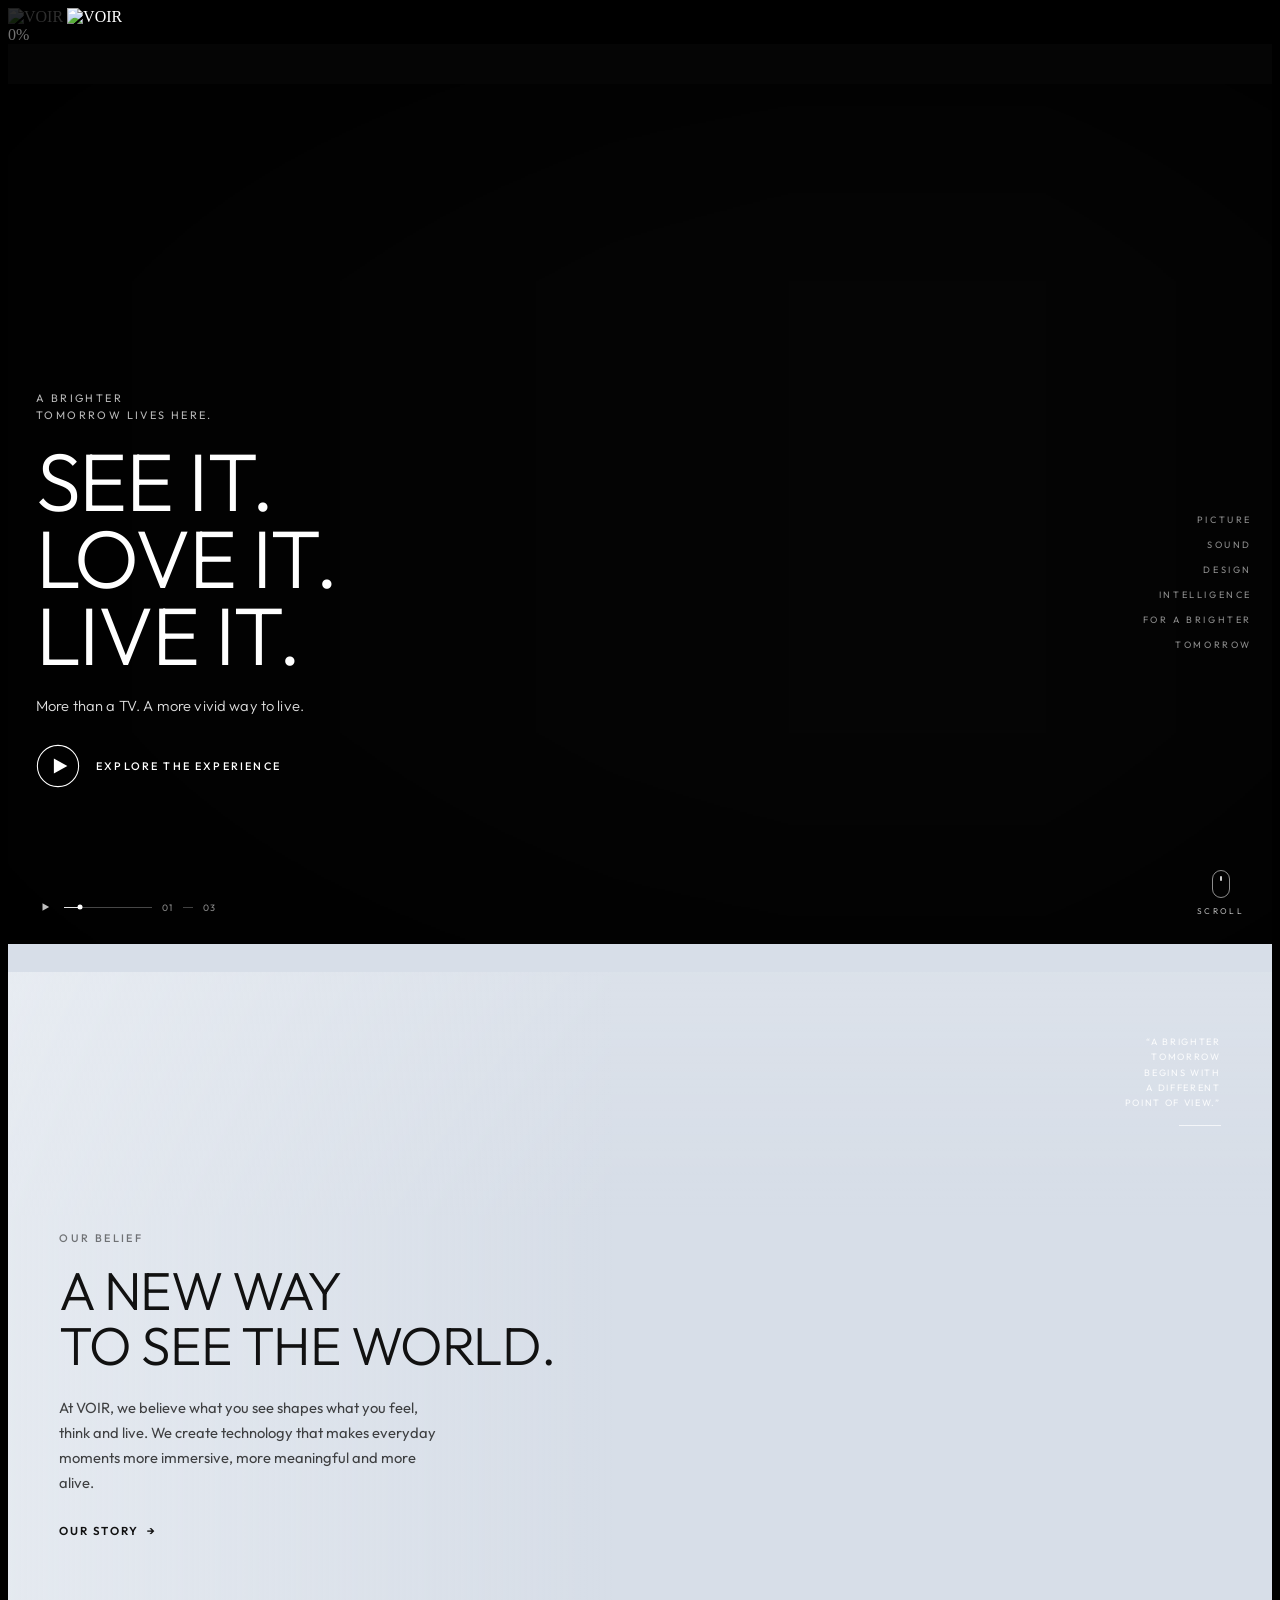
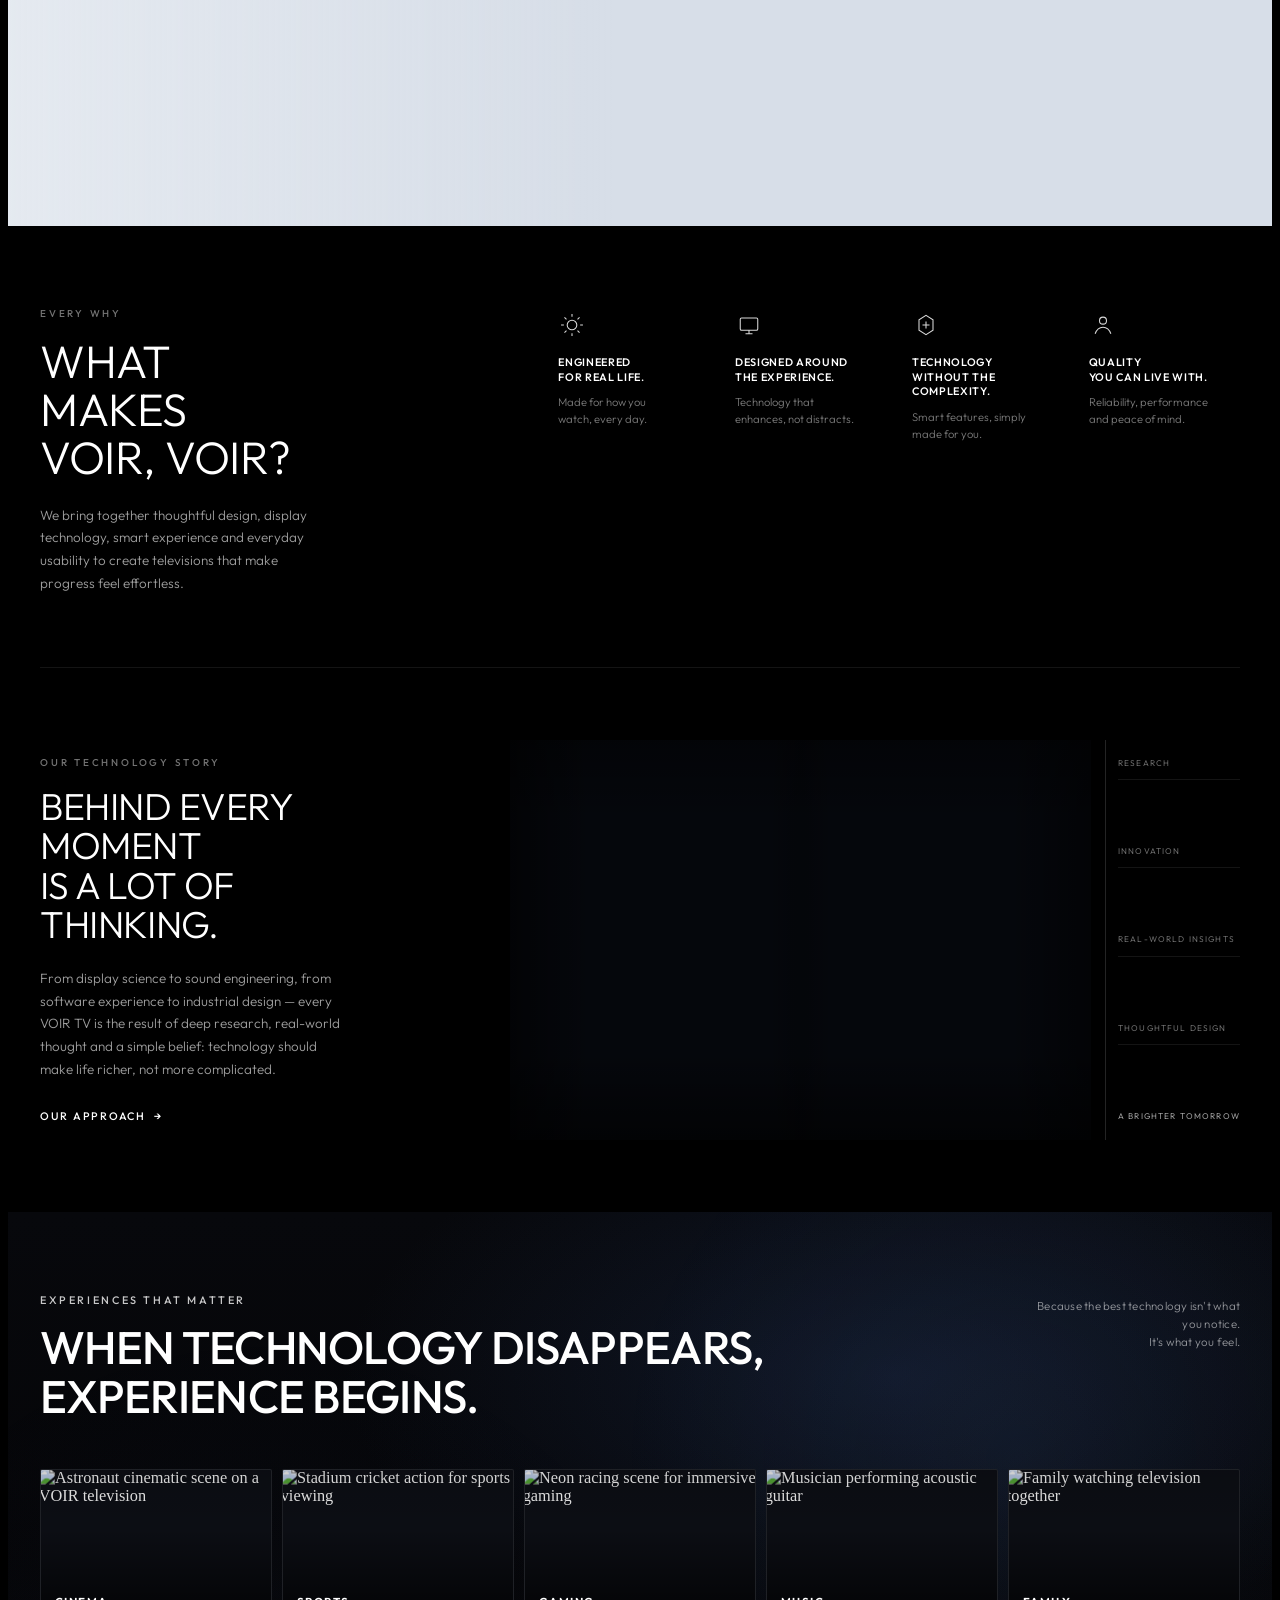
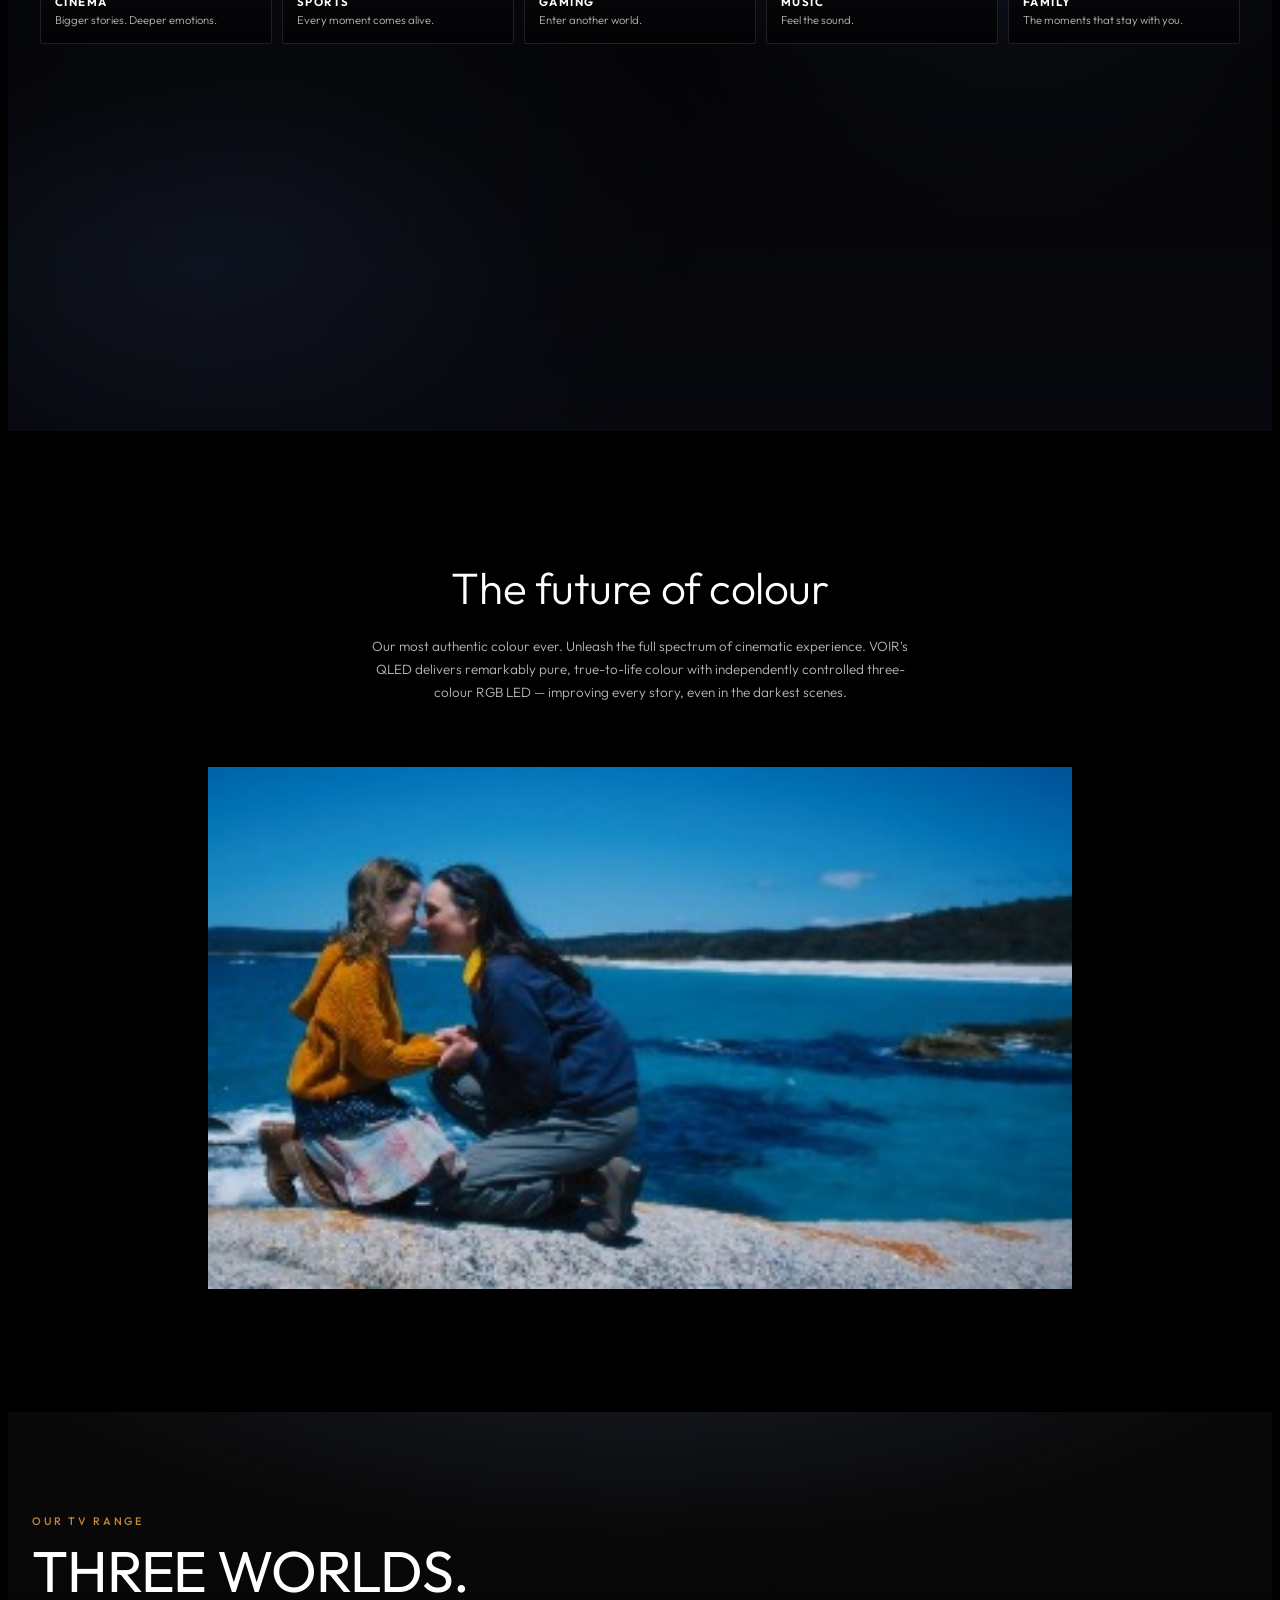
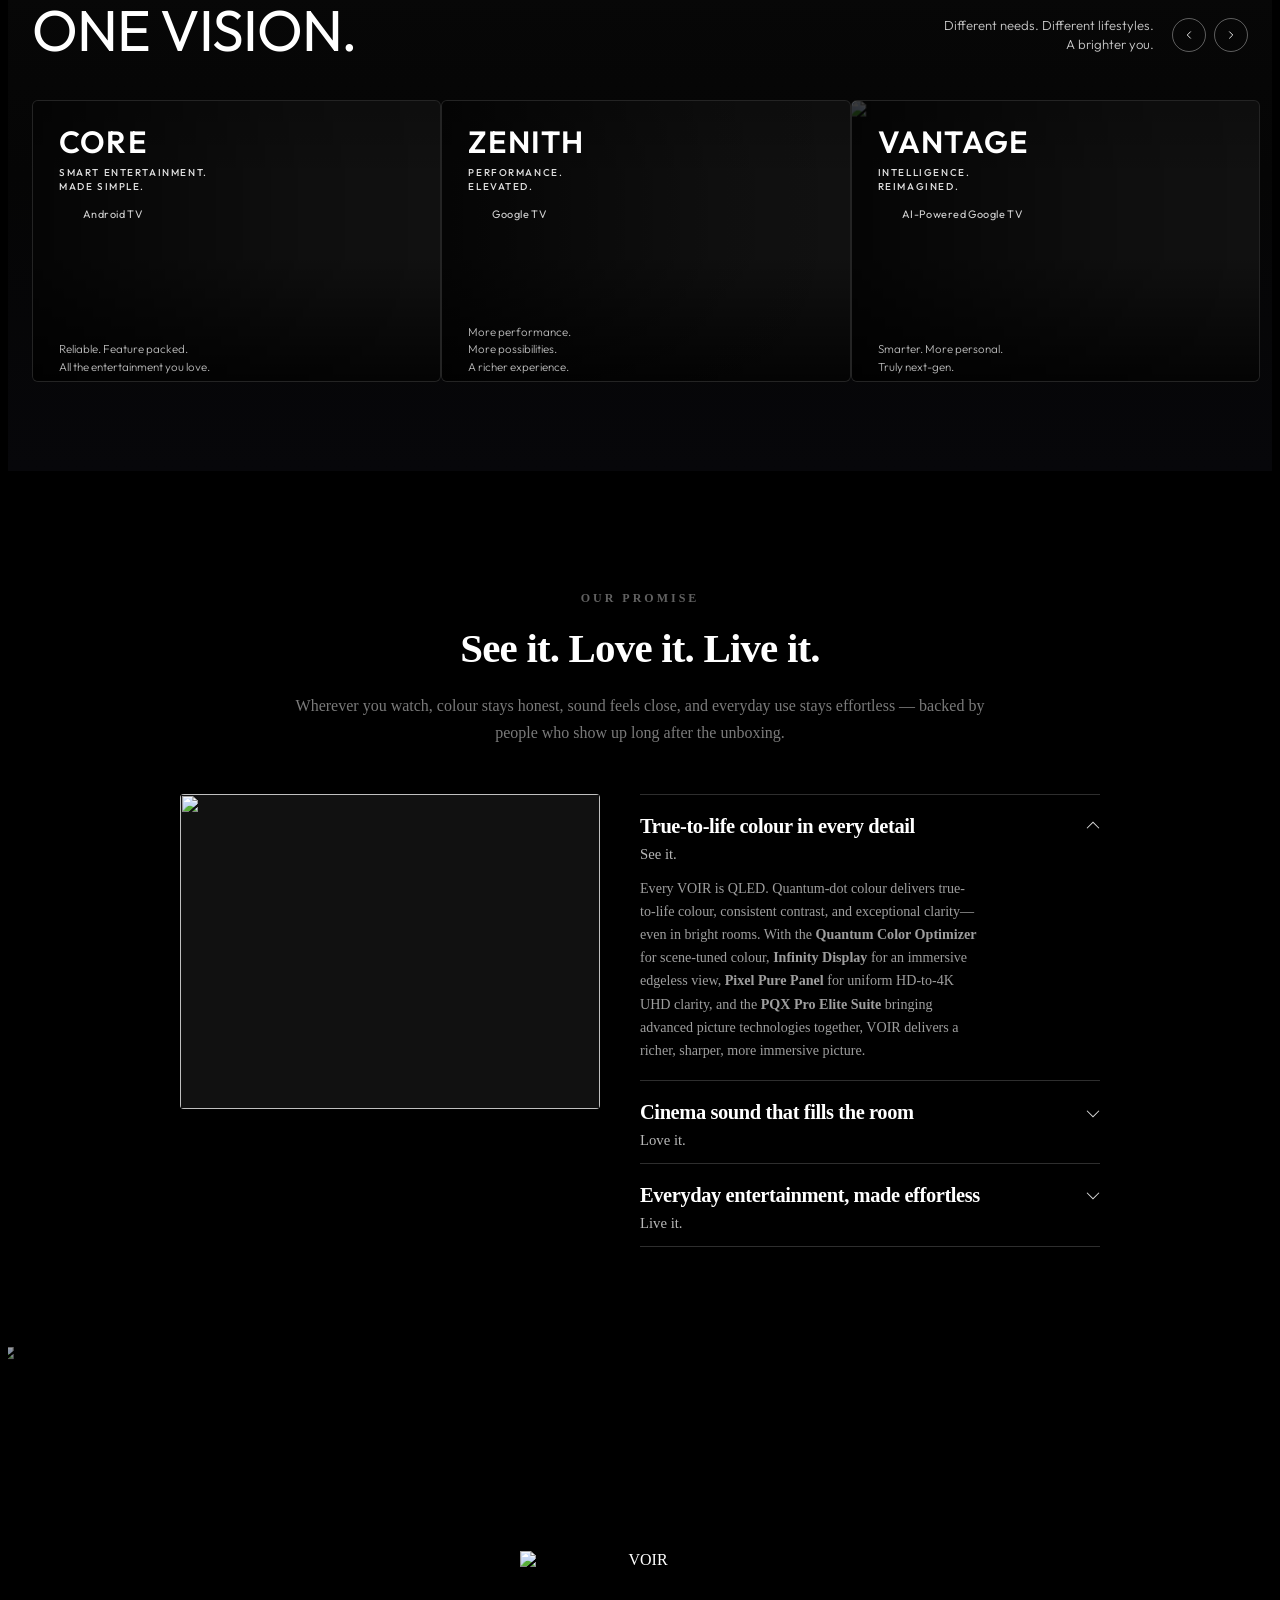
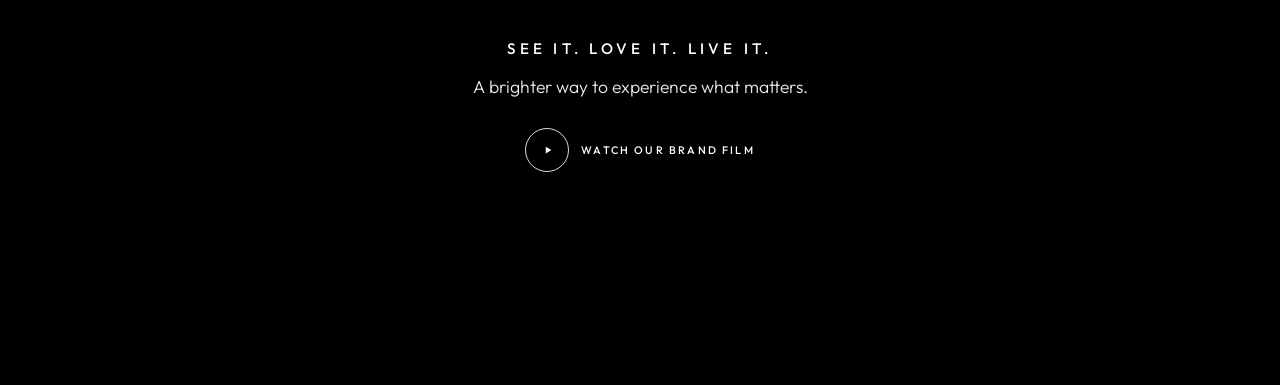
==== index.html @ 578d11ff "Update feature lab section on homepage to showcase 'The future of colour' with new layout and styles" ====
<!DOCTYPE html>
<html lang="en">
<head>
  <meta charset="UTF-8" />
  <meta name="viewport" content="width=device-width, initial-scale=1.0, viewport-fit=cover" />
  <title>VOIR — AI-Powered QLED Televisions</title>
  <meta name="description" content="VOIR — premium QLED televisions powered by AI. True colour, smarter picture, immersive sound. Core Series, Zenith Series, Vantage Series." />
  <link rel="preconnect" href="https://fonts.googleapis.com" />
  <link rel="preconnect" href="https://fonts.gstatic.com" crossorigin />
  <link href="https://fonts.googleapis.com/css2?family=Inter:wght@300;400;500;600;700;800&family=Outfit:wght@200;300;400;500;600&display=swap" rel="stylesheet" />
  <link rel="stylesheet" href="css/main.css?v=46" />
  <link rel="stylesheet" href="css/animations.css?v=10" />
  <link rel="stylesheet" href="css/pages.css?v=52" />
  <link rel="stylesheet" href="css/homepage.css?v=46" />
</head>
<body class="page-home">
  <div class="cursor" id="cursor" aria-hidden="true">
    <div class="cursor__dot"></div>
    <div class="cursor__ring"></div>
    <span class="cursor__label"></span>
  </div>
  <div class="preloader" id="preloader" aria-hidden="true" role="status" aria-live="polite" aria-label="Loading">
    <div class="preloader__inner">
      <div class="preloader__brand" aria-label="VOIR">
        <img class="preloader__brand-ghost" src="images/whitelogo.png?v=1" alt="VOIR" aria-hidden="true" />
        <img class="preloader__brand-fill" id="preloaderLogoFill" src="images/whitelogo.png?v=1" alt="VOIR" aria-hidden="true" />
      </div>
      <div class="preloader__progress-wrap">
        <div class="preloader__progress" id="preloaderProgress"></div>
      </div>
      <div class="preloader__percent" id="preloaderPercent">0%</div>
    </div>
  </div>
  <div id="site-nav"></div>
  <main id="main">

    <!-- ============================================
         HERO — Cinematic living-room (reference match)
         ============================================ -->
    <section class="voir-hero" id="purpose" aria-label="VOIR See it. Love it. Live it.">
      <div class="voir-hero__media" aria-hidden="true">
        <img
          class="voir-hero__bg"
          src="images/hero-living-room.jpg"
          alt=""
          width="1920"
          height="1080"
          decoding="async"
          fetchpriority="high"
        />
        <div class="voir-hero__wash"></div>
      </div>

      <div class="voir-hero__stage">
        <div class="voir-hero__copy">
          <p class="voir-hero__eyebrow">A BRIGHTER<br />TOMORROW LIVES HERE.</p>
          <h1 class="voir-hero__title">
            <span>SEE IT.</span>
            <span>LOVE IT.</span>
            <span>LIVE IT.</span>
          </h1>
          <p class="voir-hero__sub">More than a TV. A more vivid way to live.</p>
          <a href="#hero" class="voir-hero__cta" data-cursor="Explore">
            <span class="voir-hero__play" aria-hidden="true">
              <svg viewBox="0 0 48 48" width="44" height="44" fill="none">
                <circle cx="24" cy="24" r="22.5" stroke="currentColor" stroke-width="1.15" />
                <path d="M19.5 15.8v16.4L34.2 24 19.5 15.8z" fill="currentColor" />
              </svg>
            </span>
            <span class="voir-hero__cta-label">EXPLORE THE EXPERIENCE</span>
          </a>
        </div>

        <aside class="voir-hero__rail" aria-hidden="true">
          <span>PICTURE</span>
          <span>SOUND</span>
          <span>DESIGN</span>
          <span>INTELLIGENCE</span>
          <span>FOR A BRIGHTER</span>
          <span>TOMORROW</span>
        </aside>
      </div>

      <div class="voir-hero__bottom">
        <div class="voir-hero__progress" aria-hidden="true">
          <button type="button" class="voir-hero__progress-play" aria-label="Play">
            <svg viewBox="0 0 12 12" width="10" height="10" fill="currentColor" aria-hidden="true">
              <path d="M3 1.5v9l8-4.5-8-4.5z" />
            </svg>
          </button>
          <div class="voir-hero__progress-track">
            <span class="voir-hero__progress-fill"></span>
            <span class="voir-hero__progress-knob"></span>
          </div>
          <span class="voir-hero__progress-time">01</span>
          <span class="voir-hero__progress-sep"></span>
          <span class="voir-hero__progress-time">03</span>
        </div>

        <a href="#hero" class="voir-hero__scroll" aria-label="Scroll to next section">
          <span class="voir-hero__scroll-icon" aria-hidden="true"></span>
          <span class="voir-hero__scroll-label">SCROLL</span>
        </a>
      </div>
    </section>

    <!-- ============================================
         SECTION 2 — OUR BELIEF (cinematic editorial)
         ============================================ -->
    <section class="belief" id="hero" aria-label="VOIR Our Belief">
      <div class="belief__media" aria-hidden="true">
        <img
          class="belief__bg"
          src="images/belief-landscape.jpg"
          alt=""
          width="1920"
          height="1080"
          loading="lazy"
          decoding="async"
        />
        <div class="belief__wash"></div>
      </div>

      <div class="belief__stage">
        <div class="belief__copy">
          <p class="belief__eyebrow">OUR BELIEF</p>
          <h2 class="belief__title">
            <span>A NEW WAY</span>
            <span>TO SEE THE WORLD.</span>
          </h2>
          <p class="belief__text">
            At VOIR, we believe what you see shapes what you feel,
            think and live. We create technology that makes everyday
            moments more immersive, more meaningful and more alive.
          </p>
          <a href="about.html" class="belief__cta" data-cursor="Story">
            OUR STORY <span aria-hidden="true">→</span>
          </a>
        </div>

        <aside class="belief__quote">
          <p>
            “A BRIGHTER<br />
            TOMORROW<br />
            BEGINS WITH<br />
            A DIFFERENT<br />
            POINT OF VIEW.”
          </p>
          <span class="belief__quote-line" aria-hidden="true"></span>
        </aside>
      </div>
    </section>


    <!-- ============================================
         SECTION 2 — WHAT IS VOIR (editorial)
         ============================================ -->
    <section class="story" id="story" aria-label="What Makes VOIR">
      <div class="story__inner">
        <!-- TOP: What Makes VOIR + philosophy -->
        <div class="story__why">
          <div class="story__why-copy">
            <p class="story__eyebrow">EVERY WHY</p>
            <h2 class="story__title">WHAT MAKES<br />VOIR, VOIR?</h2>
            <p class="story__text">
              We bring together thoughtful design, display technology,
              smart experience and everyday usability to create
              televisions that make progress feel effortless.
            </p>
          </div>

          <ul class="story__pillars" role="list">
            <li class="story__pillar">
              <span class="story__pillar-icon" aria-hidden="true">
                <svg viewBox="0 0 32 32" fill="none" stroke="currentColor" stroke-width="1.2">
                  <circle cx="16" cy="16" r="5.5" />
                  <path d="M16 3.5v3.2M16 25.3v3.2M3.5 16h3.2M25.3 16h3.2M7.4 7.4l2.3 2.3M22.3 22.3l2.3 2.3M7.4 24.6l2.3-2.3M22.3 9.7l2.3-2.3" />
                </svg>
              </span>
              <h3 class="story__pillar-title">ENGINEERED<br />FOR REAL LIFE.</h3>
              <p class="story__pillar-text">Made for how you<br />watch, every day.</p>
            </li>
            <li class="story__pillar">
              <span class="story__pillar-icon" aria-hidden="true">
                <svg viewBox="0 0 32 32" fill="none" stroke="currentColor" stroke-width="1.2">
                  <rect x="6" y="8" width="20" height="14" rx="1.5" />
                  <path d="M12 26h8M16 22v4" />
                </svg>
              </span>
              <h3 class="story__pillar-title">DESIGNED AROUND<br />THE EXPERIENCE.</h3>
              <p class="story__pillar-text">Technology that<br />enhances, not distracts.</p>
            </li>
            <li class="story__pillar">
              <span class="story__pillar-icon" aria-hidden="true">
                <svg viewBox="0 0 32 32" fill="none" stroke="currentColor" stroke-width="1.2">
                  <path d="M8 22V10l8-5 8 5v12l-8 5-8-5z" />
                  <path d="M16 12v8M12 16h8" />
                </svg>
              </span>
              <h3 class="story__pillar-title">TECHNOLOGY<br />WITHOUT THE COMPLEXITY.</h3>
              <p class="story__pillar-text">Smart features, simply<br />made for you.</p>
            </li>
            <li class="story__pillar">
              <span class="story__pillar-icon" aria-hidden="true">
                <svg viewBox="0 0 32 32" fill="none" stroke="currentColor" stroke-width="1.2">
                  <circle cx="16" cy="11" r="4" />
                  <path d="M7 26c1.8-5 5-7.5 9-7.5s7.2 2.5 9 7.5" />
                </svg>
              </span>
              <h3 class="story__pillar-title">QUALITY<br />YOU CAN LIVE WITH.</h3>
              <p class="story__pillar-text">Reliability, performance<br />and peace of mind.</p>
            </li>
          </ul>
        </div>

        <!-- BOTTOM: Technology story + videos -->
        <div class="story__tech">
          <div class="story__tech-copy">
            <p class="story__eyebrow">OUR TECHNOLOGY STORY</p>
            <h2 class="story__title story__title--tech">BEHIND EVERY MOMENT<br />IS A LOT OF THINKING.</h2>
            <p class="story__text">
              From display science to sound engineering, from software
              experience to industrial design — every VOIR TV is the result
              of deep research, real-world thought and a simple belief:
              technology should make life richer, not more complicated.
            </p>
            <a href="#technology" class="story__link" data-cursor="Approach">
              OUR APPROACH <span aria-hidden="true">→</span>
            </a>
          </div>

          <div class="story__visual" aria-hidden="false">
            <div class="story__visual-stage">
              <div class="story__visual-split">
                <video
                  id="storyAiVideo"
                  class="story__media-video"
                  muted
                  loop
                  playsinline
                  autoplay
                  preload="auto"
                  aria-label="VOIR intelligent viewing experience"
                >
                  <source src="videos/dog-view.mp4" type="video/mp4" />
                </video>
                <video
                  id="storyProcessorVideo"
                  class="story__media-video"
                  muted
                  loop
                  playsinline
                  autoplay
                  preload="auto"
                  aria-label="VOIR AI processor visualisation"
                >
                  <source src="processor.mp4" type="video/mp4" />
                </video>
              </div>
              <div class="story__visual-fade" aria-hidden="true"></div>
            </div>

            <ul class="story__rail" aria-label="VOIR principles">
              <li>RESEARCH</li>
              <li>INNOVATION</li>
              <li>REAL-WORLD INSIGHTS</li>
              <li>THOUGHTFUL DESIGN</li>
              <li>A BRIGHTER TOMORROW</li>
            </ul>
          </div>
        </div>
      </div>
    </section>


    <!-- ============================================
         SECTION 3 — TECHNOLOGY / STATS (light)
         ============================================ -->
    <section class="tech-showcase" id="technology" aria-label="VOIR Experiences">
      <div class="tech-showcase__bg" aria-hidden="true"></div>

      <div class="tech-showcase__inner">
        <div class="tech-showcase__header">
          <div class="tech-showcase__intro">
            <p class="tech-showcase__eyebrow">EXPERIENCES THAT MATTER</p>
            <h2 class="tech-showcase__title">WHEN TECHNOLOGY DISAPPEARS,<br />EXPERIENCE BEGINS.</h2>
          </div>
          <p class="tech-showcase__aside">
            Because the best technology isn't what you notice.<br />
            It's what you feel.
          </p>
        </div>

        <div class="tech-showcase__track" id="techExperienceTrack" role="list">
          <article class="tech-showcase__card" role="listitem" tabindex="0">
            <img class="tech-showcase__img" src="images/exp-cinema.jpg" alt="Astronaut cinematic scene on a VOIR television" loading="lazy" decoding="async" />
            <div class="tech-showcase__shade" aria-hidden="true"></div>
            <div class="tech-showcase__label">
              <h3 class="tech-showcase__name">CINEMA</h3>
              <p class="tech-showcase__desc">Bigger stories. Deeper emotions.</p>
            </div>
          </article>

          <article class="tech-showcase__card" role="listitem" tabindex="0">
            <img class="tech-showcase__img" src="images/exp-sports.jpg" alt="Stadium cricket action for sports viewing" loading="lazy" decoding="async" />
            <div class="tech-showcase__shade" aria-hidden="true"></div>
            <div class="tech-showcase__label">
              <h3 class="tech-showcase__name">SPORTS</h3>
              <p class="tech-showcase__desc">Every moment comes alive.</p>
            </div>
          </article>

          <article class="tech-showcase__card" role="listitem" tabindex="0">
            <img class="tech-showcase__img" src="images/exp-gaming.jpg" alt="Neon racing scene for immersive gaming" loading="lazy" decoding="async" />
            <div class="tech-showcase__shade" aria-hidden="true"></div>
            <div class="tech-showcase__label">
              <h3 class="tech-showcase__name">GAMING</h3>
              <p class="tech-showcase__desc">Enter another world.</p>
            </div>
          </article>

          <article class="tech-showcase__card" role="listitem" tabindex="0">
            <img class="tech-showcase__img" src="images/exp-music.jpg" alt="Musician performing acoustic guitar" loading="lazy" decoding="async" />
            <div class="tech-showcase__shade" aria-hidden="true"></div>
            <div class="tech-showcase__label">
              <h3 class="tech-showcase__name">MUSIC</h3>
              <p class="tech-showcase__desc">Feel the sound.</p>
            </div>
          </article>

          <article class="tech-showcase__card" role="listitem" tabindex="0">
            <img class="tech-showcase__img" src="images/exp-family.jpg" alt="Family watching television together" loading="lazy" decoding="async" />
            <div class="tech-showcase__shade" aria-hidden="true"></div>
            <div class="tech-showcase__label">
              <h3 class="tech-showcase__name">FAMILY</h3>
              <p class="tech-showcase__desc">The moments that stay with you.</p>
            </div>
          </article>
        </div>
      </div>
    </section>

    <!-- ============================================
         FEATURE LAB — The future of colour
         ============================================ -->
    <section class="feature-lab" id="features" aria-label="The future of colour">
      <div class="feature-lab__content">
        <h2 class="feature-lab__title">The future of colour</h2>
        <p class="feature-lab__description">
          Our most authentic colour ever. Unleash the full spectrum of cinematic
          experience. VOIR's QLED delivers remarkably pure, true-to-life colour
          with independently controlled three-colour RGB LED — improving
          every story, even in the darkest scenes.
        </p>
        <div class="feature-lab__image-wrapper">
          <img
            class="feature-lab__image"
            src="images/future-of-colour.jpg"
            alt="VOIR cinematic colour experience by the ocean"
            width="1200"
            height="675"
            loading="lazy"
            decoding="async"
          />
        </div>
      </div>
    </section>


    <!-- ============================================
         SECTION 4 — COLLECTIONS
         ============================================ -->
    <section class="tv-series" id="tv-series" aria-label="VOIR TV Range">
      <div class="tv-series__inner">
        <div class="tv-series__header">
          <div class="tv-series__intro">
            <p class="tv-series__eyebrow">OUR TV RANGE</p>
            <h2 class="tv-series__title">THREE WORLDS.<br />ONE VISION.</h2>
          </div>
          <div class="tv-series__meta">
            <p class="tv-series__aside">Different needs. Different lifestyles.<br />A brighter you.</p>
            <div class="tv-series__controls" role="group" aria-label="Series carousel">
              <button type="button" class="tv-series__nav-btn" id="tvSeriesPrev" aria-label="Previous series">
                <svg viewBox="0 0 24 24" width="14" height="14" fill="none" aria-hidden="true"><path d="M14.5 6.5L9 12l5.5 5.5" stroke="currentColor" stroke-width="1.5" stroke-linecap="round" stroke-linejoin="round"/></svg>
              </button>
              <button type="button" class="tv-series__nav-btn" id="tvSeriesNext" aria-label="Next series">
                <svg viewBox="0 0 24 24" width="14" height="14" fill="none" aria-hidden="true"><path d="M9.5 6.5L15 12l-5.5 5.5" stroke="currentColor" stroke-width="1.5" stroke-linecap="round" stroke-linejoin="round"/></svg>
              </button>
            </div>
          </div>
        </div>

        <div class="tv-series__track" id="tvSeriesTrack">
          <article class="tv-series__card" data-series="core">
            <div class="tv-series__media" aria-hidden="true">
              <video class="tv-series__video" muted loop playsinline autoplay preload="metadata">
                <source src="andriod.mp4" type="video/mp4" />
              </video>
              <div class="tv-series__shade"></div>
            </div>
            <div class="tv-series__body">
              <div class="tv-series__top">
                <h3 class="tv-series__name">CORE</h3>
                <p class="tv-series__tagline">SMART ENTERTAINMENT.<br />MADE SIMPLE.</p>
                <p class="tv-series__platform">
                  <img src="images/badges/android-14.svg" alt="" width="18" height="18" />
                  <span>Android TV</span>
                </p>
              </div>
              <div class="tv-series__bottom">
                <p class="tv-series__blurb">Reliable. Feature packed.<br />All the entertainment you love.</p>
                <a href="tvs.html#core" class="tv-series__link" data-cursor="Explore">EXPLORE CORE <span aria-hidden="true">→</span></a>
              </div>
            </div>
          </article>

          <article class="tv-series__card" data-series="zenith">
            <div class="tv-series__media" aria-hidden="true">
              <video class="tv-series__video" muted loop playsinline autoplay preload="metadata">
                <source src="google.mp4" type="video/mp4" />
              </video>
              <div class="tv-series__shade"></div>
            </div>
            <div class="tv-series__body">
              <div class="tv-series__top">
                <h3 class="tv-series__name">ZENITH</h3>
                <p class="tv-series__tagline">PERFORMANCE.<br />ELEVATED.</p>
                <p class="tv-series__platform">
                  <img src="images/badges/google-tv.svg" alt="" width="18" height="18" />
                  <span>Google TV</span>
                </p>
              </div>
              <div class="tv-series__bottom">
                <p class="tv-series__blurb">More performance.<br />More possibilities.<br />A richer experience.</p>
                <a href="tvs.html#zenith" class="tv-series__link" data-cursor="Explore">EXPLORE ZENITH <span aria-hidden="true">→</span></a>
              </div>
            </div>
          </article>

          <article class="tv-series__card" data-series="vantage">
            <div class="tv-series__media" aria-hidden="true">
              <img class="tv-series__image" src="images/showcase-tv.jpg" alt="" loading="lazy" decoding="async" />
              <div class="tv-series__shade"></div>
            </div>
            <div class="tv-series__body">
              <div class="tv-series__top">
                <h3 class="tv-series__name">VANTAGE</h3>
                <p class="tv-series__tagline">INTELLIGENCE.<br />REIMAGINED.</p>
                <p class="tv-series__platform">
                  <img src="images/badges/google-tv.svg" alt="" width="18" height="18" />
                  <span>AI-Powered Google TV</span>
                </p>
              </div>
              <div class="tv-series__bottom">
                <p class="tv-series__blurb">Smarter. More personal.<br />Truly next-gen.</p>
                <span class="tv-series__soon-label">COMING SOON</span>
              </div>
            </div>
          </article>
        </div>
      </div>
    </section>


    <!-- ============================================
         SECTION 5 — OUR PROMISE
         ============================================ -->
    <section class="promise-v2" id="promise" aria-label="Our Promise">
      <div class="promise-v2__inner">
        <div class="promise-v2__header" data-hp-reveal>
          <p class="promise-v2__eyebrow">Our Promise</p>
          <h2 class="promise-v2__title">See it. Love it. Live&nbsp;it.</h2>
          <p class="promise-v2__lead">Wherever you watch, colour stays honest, sound feels close, and everyday use stays effortless — backed by people who show up long after the unboxing.</p>
        </div>

        <div class="promise-v2__stage">
          <div class="promise-v2__visual" aria-hidden="true">
            <img class="promise-v2__shot is-active" data-promise-shot="see" src="images/promise-see.jpg" alt="" />
            <img class="promise-v2__shot" data-promise-shot="love" src="images/promise-love.jpg" alt="" />
            <img class="promise-v2__shot" data-promise-shot="live" src="images/promise-live.jpg" alt="" />
          </div>

          <div class="promise-v2__accordion" role="list">
            <div class="promise-acc is-open" role="listitem" data-promise="see">
              <button type="button" class="promise-acc__trigger" aria-expanded="true">
                <span class="promise-acc__titles">
                  <span class="promise-acc__headline">True-to-life colour in every detail</span>
                  <span class="promise-acc__name">See it.</span>
                </span>
                <span class="promise-acc__icon" aria-hidden="true"></span>
              </button>
              <div class="promise-acc__panel">
                <div class="promise-acc__panel-inner">
                  <p class="promise-acc__text">Every VOIR is QLED. Quantum-dot colour delivers true-to-life colour, consistent contrast, and exceptional clarity—even in bright rooms. With the <strong>Quantum Color Optimizer</strong> for scene-tuned colour, <strong>Infinity Display</strong> for an immersive edgeless view, <strong>Pixel Pure Panel</strong> for uniform HD-to-4K UHD clarity, and the <strong>PQX Pro Elite Suite</strong> bringing advanced picture technologies together, VOIR delivers a richer, sharper, more immersive picture.</p>
                </div>
              </div>
            </div>

            <div class="promise-acc" role="listitem" data-promise="love">
              <button type="button" class="promise-acc__trigger" aria-expanded="false">
                <span class="promise-acc__titles">
                  <span class="promise-acc__headline">Cinema sound that fills the room</span>
                  <span class="promise-acc__name">Love it.</span>
                </span>
                <span class="promise-acc__icon" aria-hidden="true"></span>
              </button>
              <div class="promise-acc__panel">
                <div class="promise-acc__panel-inner">
                  <p class="promise-acc__text">Cinema-inspired sound and picture work together to create an immersive experience that fills the room while keeping every detail clear and every conversation crisp. <strong>Dolby Atmos Vision</strong> brings cinematic picture and sound, <strong>Sound Spectre Power Boost</strong> delivers richer bass and fuller sound, <strong>AI Scene Tuning</strong> automatically adapts picture and audio to what you’re watching, and <strong>VoiceCrisp</strong> keeps dialogue clear even when the action gets loud.</p>
                </div>
              </div>
            </div>

            <div class="promise-acc" role="listitem" data-promise="live">
              <button type="button" class="promise-acc__trigger" aria-expanded="false">
                <span class="promise-acc__titles">
                  <span class="promise-acc__headline">Everyday entertainment, made effortless</span>
                  <span class="promise-acc__name">Live it.</span>
                </span>
                <span class="promise-acc__icon" aria-hidden="true"></span>
              </button>
              <div class="promise-acc__panel">
                <div class="promise-acc__panel-inner">
                  <p class="promise-acc__text">Living with VOIR is about making everyday entertainment effortless. <strong>SmartTap</strong> lets you cast from your phone with a tap, while <strong>HomeSync</strong> brings your connected devices together. With <strong>Google Assistant</strong>, simply ask to search, switch inputs, or open an app—and with <strong>Service &amp; Parts</strong>, you have real people, on-site engineers, and dependable parts support when you need it.</p>
                </div>
              </div>
            </div>
          </div>
        </div>
      </div>

        <div class="promise-v2__living" aria-label="VOIR brand film">
          <div class="promise-v2__living-frame">
            <img
              class="promise-v2__living-bg"
              src="images/brand-film-bg.jpg"
              alt=""
              loading="lazy"
              decoding="async"
            />
            <div class="promise-v2__living-wash" aria-hidden="true"></div>

            <div class="promise-v2__living-content">
              <img
                class="promise-v2__living-logo"
                src="images/whitelogo.png"
                alt="VOIR"
                width="220"
                height="64"
              />
              <p class="promise-v2__living-tagline">SEE IT. LOVE IT. LIVE IT.</p>
              <p class="promise-v2__living-line">A brighter way to experience what matters.</p>
              <button type="button" class="promise-v2__film-btn" id="brandFilmOpen" aria-haspopup="dialog" aria-controls="brandFilmModal">
                <span class="promise-v2__film-play" aria-hidden="true">
                  <svg viewBox="0 0 24 24" width="18" height="18" fill="currentColor">
                    <path d="M9 7.5v9l7.5-4.5L9 7.5z" />
                  </svg>
                </span>
                <span class="promise-v2__film-label">WATCH OUR BRAND FILM</span>
              </button>
            </div>
          </div>
        </div>

      <div class="brand-film-modal" id="brandFilmModal" hidden aria-hidden="true">
        <div class="brand-film-modal__backdrop" data-brand-film-close></div>
        <div class="brand-film-modal__dialog" role="dialog" aria-modal="true" aria-label="VOIR brand film">
          <button type="button" class="brand-film-modal__close" data-brand-film-close aria-label="Close brand film">×</button>
          <video
            id="brandFilmVideo"
            class="brand-film-modal__video"
            controls
            playsinline
            preload="none"
          >
            <source src="vidio%20hero.mp4" type="video/mp4" />
          </video>
        </div>
      </div>
    </section>


  </main>
  <div id="site-footer"></div>
  <script src="https://cdn.jsdelivr.net/npm/gsap@3.12.5/dist/gsap.min.js"></script>
  <script src="https://cdn.jsdelivr.net/npm/gsap@3.12.5/dist/ScrollTrigger.min.js"></script>
  <script src="https://cdn.jsdelivr.net/npm/lenis@1.1.18/dist/lenis.min.js"></script>
  <script src="js/data.js?v=12"></script>
  <script src="js/chrome.js?v=18"></script>
  <script src="js/cursor.js?v=3"></script>
  <script src="js/app.js?v=41"></script>
  <script src="js/homepage.js?v=28"></script>
</body>
</html>
---- css/homepage.css ----
/* ============================================
   VOIR HOMEPAGE Ã¢â‚¬â€ Cinematic Redesign
   Premium Ã‚Â· Futuristic Ã‚Â· Technology Ã‚Â· AI-driven
   ============================================ */

/* ---------- Homepage color overrides ---------- */
body.page-home {
  overflow-x: clip;
  --color-accent: #ffffff;
  --color-accent-hover: #e0e0e0;
  --color-accent-2: #cccccc;
  --color-coral: #ffffff;
  --color-teal: #ffffff;
  --color-teal-hover: #e0e0e0;
  --color-blue: #ffffff;
  --color-blue-hover: #e0e0e0;
  --color-violet: #ffffff;
  --color-violet-hover: #e0e0e0;
  --color-orange-soft: rgba(255,255,255,0.08);
  --color-orange-glow: rgba(255,255,255,0.12);
  --color-bg-dark: #0a0a0a;
  --color-bg-mid: #111111;
  --color-bg-elevated: #161616;
  --color-bg-light: #1a1a1a;
  --color-bg-white: #000000;
  --color-bg-warm: #0d0d0d;
  --color-bg-cool: #0e0e0e;
  --color-ink: #ffffff;
  --color-text-primary: #ffffff;
  --color-text-secondary: rgba(255,255,255,0.6);
  --color-text-muted: rgba(255,255,255,0.4);
  --color-border: rgba(255,255,255,0.1);
  --color-border-dark: rgba(255,255,255,0.16);
  background: #000;
  color: #fff;
}

body.page-home .preloader {
  background: #000;
}

body.page-home .preloader__progress-wrap {
  background: rgba(255,255,255,0.12);
}

body.page-home .preloader__progress {
  background: #fff;
}

body.page-home .preloader__percent {
  color: rgba(255,255,255,0.45);
}

body.page-home .preloader__brand-ghost {
  opacity: 0.18;
  filter: none;
}

/* ---------- Homepage Navigation — transparent over hero ---------- */
body.page-home .nav.nav--hero,
body.page-home .nav.nav--hero.is-scrolled {
  background: transparent;
  backdrop-filter: none;
  -webkit-backdrop-filter: none;
  border-bottom: 0;
  height: auto;
  min-height: 72px;
}

body.page-home .nav.nav--hero.is-scrolled {
  background: rgba(0, 0, 0, 0.72);
  backdrop-filter: blur(12px);
  -webkit-backdrop-filter: blur(12px);
}

body.page-home .nav.nav--hero.is-menu-open {
  background: rgba(0, 0, 0, 0.94);
  border-bottom: 0;
}

body.page-home .nav.nav--hero .nav__inner {
  width: min(1440px, calc(100% - 48px));
  padding: 14px 0 10px;
  gap: 20px;
  display: grid;
  grid-template-columns: minmax(140px, 1fr) auto minmax(140px, 1fr);
  align-items: center;
}

body.page-home .nav.nav--hero .nav__logo {
  justify-self: start;
  line-height: 0;
}

body.page-home .nav.nav--hero .nav__logo-img {
  height: clamp(38px, 4.6vw, 48px);
  max-width: min(200px, 46vw);
  filter: none;
  opacity: 0.96;
}

body.page-home .nav.nav--hero .nav__logo:hover .nav__logo-img {
  opacity: 1;
  transform: translateY(-1px);
}

body.page-home .nav.nav--hero .nav__links {
  display: flex;
  visibility: visible;
  opacity: 1;
  flex: initial;
  justify-content: center;
  gap: clamp(6px, 1.1vw, 22px);
  margin-left: 0;
  justify-self: center;
}

body.page-home .nav.nav--hero .nav__link {
  padding: 6px 4px;
  font-family: "Outfit", sans-serif;
  font-size: clamp(0.62rem, 0.78vw, 0.78rem);
  font-weight: 400;
  letter-spacing: 0.04em;
  color: rgba(255, 255, 255, 0.82) !important;
}

body.page-home .nav.nav--hero .nav__link span::after {
  display: none;
}

body.page-home .nav.nav--hero .nav__link:hover,
body.page-home .nav.nav--hero .nav__link.is-active {
  color: #fff !important;
}

body.page-home .nav.nav--hero .nav__actions {
  display: flex;
  align-items: center;
  justify-content: flex-end;
  gap: 14px;
  flex-shrink: 0;
  margin-left: 0;
  justify-self: end;
}

body.page-home .nav.nav--hero .nav__search {
  display: inline-flex;
  align-items: center;
  justify-content: center;
  width: 36px;
  height: 36px;
  padding: 0;
  border: 0;
  background: transparent;
  color: #fff;
  cursor: pointer;
  opacity: 0.9;
  transition: opacity 0.25s ease, transform 0.25s ease;
}

body.page-home .nav.nav--hero .nav__search:hover {
  opacity: 1;
  transform: scale(1.06);
}

body.page-home .nav.nav--hero .nav__toggle {
  display: flex;
  width: 34px;
  height: 34px;
  gap: 7px;
  padding: 8px 4px;
}

body.page-home .nav.nav--hero .nav__toggle span {
  background: #fff;
  height: 1.5px;
  border-radius: 1px;
}

body.page-home .nav.nav--hero .nav__toggle.is-open span:nth-child(1) {
  transform: translateY(4.25px) rotate(45deg);
}

body.page-home .nav.nav--hero .nav__toggle.is-open span:nth-child(2) {
  transform: translateY(-4.25px) rotate(-45deg);
  opacity: 1;
}

body.page-home .nav-drawer {
  display: block;
  position: fixed;
  inset: 0;
  z-index: 10050;
  background: rgba(0, 0, 0, 0.94);
  backdrop-filter: blur(18px);
  -webkit-backdrop-filter: blur(18px);
  padding: calc(var(--nav-height) + 36px) 24px 48px;
  opacity: 0;
  visibility: hidden;
  pointer-events: none;
  transform: translateY(-10px);
  transition: opacity 0.28s ease, visibility 0.28s ease, transform 0.28s ease;
}

body.page-home .nav-drawer.is-open {
  opacity: 1;
  visibility: visible;
  pointer-events: auto;
  transform: translateY(0);
}

body.page-home .nav-drawer[hidden] {
  display: none !important;
}

body.page-home .nav-drawer.is-open[hidden] {
  display: block !important;
}

body.page-home .nav-drawer__list {
  display: flex;
  flex-direction: column;
  align-items: center;
  justify-content: center;
  gap: 6px;
  min-height: calc(100% - 24px);
}

body.page-home .nav-drawer__link {
  display: block;
  width: 100%;
  max-width: 320px;
  padding: 12px 20px;
  text-align: center;
  font-family: "Outfit", sans-serif;
  font-size: clamp(1.1rem, 3vw, 1.55rem);
  font-weight: 400;
  letter-spacing: 0.08em;
  text-transform: uppercase;
  color: rgba(255, 255, 255, 0.85);
}

body.page-home .nav-drawer__link.is-active,
body.page-home .nav-drawer__link:hover {
  color: #fff;
}

body.page-home.nav-drawer-open {
  overflow: hidden;
}

body.page-home .nav.nav--hero.is-menu-open .nav__toggle span {
  background: #fff;
}

@media (max-width: 1100px) {
  body.page-home .nav.nav--hero .nav__links {
    display: none !important;
  }
}

/* ---------- Homepage Buttons Override ---------- */
body.page-home .btn--primary {
  background: #fff;
  color: #000;
}

body.page-home .btn--primary:hover {
  background: #e8e8e8;
  box-shadow: 0 12px 40px rgba(255,255,255,0.12);
}

body.page-home .btn--outline {
  background: transparent;
  color: #fff;
  border: 1px solid rgba(255,255,255,0.3);
}

body.page-home .btn--outline:hover {
  border-color: rgba(255,255,255,0.6);
  background: rgba(255,255,255,0.06);
}

body.page-home .btn--dark {
  background: #000;
  color: #fff;
  border: 1px solid rgba(255,255,255,0.15);
}

body.page-home .btn--dark:hover {
  background: #111;
  border-color: rgba(255,255,255,0.3);
}

/* ---------- Section eyebrow override ---------- */
body.page-home .section__eyebrow {
  color: rgba(255,255,255,0.5);
}

/* ============================================
   VOIR HERO — Full-bleed cinematic living room
   ============================================ */

.voir-hero {
  position: relative;
  width: 100%;
  height: 100vh;
  height: 100dvh;
  min-height: 640px;
  overflow: hidden;
  background: #050505;
  color: #fff;
  isolation: isolate;
}

.voir-hero__media {
  position: absolute;
  inset: 0;
  z-index: 0;
  overflow: hidden;
}

.voir-hero__bg {
  width: 100%;
  height: 100%;
  object-fit: cover;
  object-position: 58% center;
  display: block;
  transform: scale(1.04);
  will-change: transform;
}

.voir-hero__wash {
  position: absolute;
  inset: 0;
  pointer-events: none;
  background:
    linear-gradient(90deg, rgba(0, 0, 0, 0.72) 0%, rgba(0, 0, 0, 0.38) 28%, rgba(0, 0, 0, 0.12) 48%, transparent 62%),
    linear-gradient(180deg, rgba(0, 0, 0, 0.45) 0%, transparent 22%, transparent 72%, rgba(0, 0, 0, 0.55) 100%),
    linear-gradient(270deg, rgba(0, 0, 0, 0.35) 0%, transparent 18%);
}

.voir-hero__stage {
  position: relative;
  z-index: 2;
  height: 100%;
  width: min(1440px, calc(100% - 56px));
  margin: 0 auto;
  display: flex;
  align-items: center;
  justify-content: space-between;
  padding: 88px 0 72px;
  pointer-events: none;
}

.voir-hero__copy {
  max-width: min(520px, 46vw);
  pointer-events: auto;
  opacity: 0;
  transform: translateY(28px);
  margin-top: 2vh;
}

.voir-hero__eyebrow {
  margin: 0 0 18px;
  font-family: "Outfit", sans-serif;
  font-size: clamp(0.58rem, 0.85vw, 0.72rem);
  font-weight: 400;
  letter-spacing: 0.22em;
  line-height: 1.55;
  text-transform: uppercase;
  color: rgba(255, 255, 255, 0.72);
}

.voir-hero__title {
  margin: 0;
  font-family: "Outfit", var(--font-title, sans-serif);
  font-size: clamp(2.8rem, 6.4vw, 5.75rem);
  font-weight: 300;
  line-height: 0.94;
  letter-spacing: -0.02em;
  text-transform: uppercase;
  color: #fff;
}

.voir-hero__title span {
  display: block;
}

.voir-hero__sub {
  margin: 22px 0 0;
  max-width: 34ch;
  font-family: "Outfit", sans-serif;
  font-size: clamp(0.9rem, 1.15vw, 1.08rem);
  font-weight: 300;
  line-height: 1.45;
  letter-spacing: 0.01em;
  color: rgba(255, 255, 255, 0.88);
}

.voir-hero__cta {
  display: inline-flex;
  align-items: center;
  gap: 16px;
  margin-top: 28px;
  text-decoration: none;
  color: #fff;
  transition: opacity 0.3s ease;
}

.voir-hero__cta:hover {
  opacity: 0.88;
}

.voir-hero__play {
  display: inline-flex;
  color: #fff;
  transition: transform 0.45s cubic-bezier(0.22, 1, 0.36, 1);
}

.voir-hero__cta:hover .voir-hero__play {
  transform: scale(1.08);
}

.voir-hero__cta-label {
  font-family: "Outfit", sans-serif;
  font-size: 0.68rem;
  font-weight: 500;
  letter-spacing: 0.2em;
  text-transform: uppercase;
}

.voir-hero__rail {
  display: flex;
  flex-direction: column;
  align-items: flex-end;
  gap: 14px;
  align-self: center;
  margin-right: -8px;
  pointer-events: none;
  opacity: 0;
  transform: translateX(16px);
}

.voir-hero__rail span {
  font-family: "Outfit", sans-serif;
  font-size: 0.58rem;
  font-weight: 400;
  letter-spacing: 0.28em;
  text-transform: uppercase;
  color: rgba(255, 255, 255, 0.55);
  writing-mode: horizontal-tb;
  white-space: nowrap;
}

.voir-hero__bottom {
  position: absolute;
  left: 0;
  right: 0;
  bottom: 0;
  z-index: 3;
  display: flex;
  align-items: flex-end;
  justify-content: space-between;
  width: min(1440px, calc(100% - 56px));
  margin: 0 auto;
  padding: 0 0 28px;
  pointer-events: none;
}

.voir-hero__progress {
  display: flex;
  align-items: center;
  gap: 10px;
  pointer-events: auto;
  opacity: 0;
  transform: translateY(12px);
}

.voir-hero__progress-play {
  display: inline-flex;
  align-items: center;
  justify-content: center;
  width: 18px;
  height: 18px;
  padding: 0;
  border: 0;
  background: transparent;
  color: rgba(255, 255, 255, 0.75);
  cursor: pointer;
}

.voir-hero__progress-track {
  position: relative;
  width: 88px;
  height: 1px;
  background: rgba(255, 255, 255, 0.28);
}

.voir-hero__progress-fill {
  position: absolute;
  left: 0;
  top: 0;
  height: 100%;
  width: 34%;
  background: rgba(255, 255, 255, 0.85);
}

.voir-hero__progress-knob {
  position: absolute;
  top: 50%;
  left: 34%;
  width: 5px;
  height: 5px;
  border-radius: 50%;
  background: #fff;
  transform: translate(-50%, -50%);
}

.voir-hero__progress-time {
  font-family: "Outfit", sans-serif;
  font-size: 0.58rem;
  font-weight: 400;
  letter-spacing: 0.12em;
  color: rgba(255, 255, 255, 0.55);
}

.voir-hero__progress-sep {
  width: 10px;
  height: 1px;
  background: rgba(255, 255, 255, 0.25);
}

.voir-hero__scroll {
  display: inline-flex;
  flex-direction: column;
  align-items: center;
  gap: 8px;
  text-decoration: none;
  color: rgba(255, 255, 255, 0.7);
  pointer-events: auto;
  opacity: 0;
  transform: translateY(12px);
}

.voir-hero__scroll-icon {
  width: 16px;
  height: 26px;
  border: 1px solid rgba(255, 255, 255, 0.55);
  border-radius: 10px;
  position: relative;
}

.voir-hero__scroll-icon::after {
  content: "";
  position: absolute;
  top: 5px;
  left: 50%;
  width: 2px;
  height: 5px;
  border-radius: 1px;
  background: rgba(255, 255, 255, 0.8);
  transform: translateX(-50%);
  animation: voir-hero-scroll-pulse 1.8s ease-in-out infinite;
}

.voir-hero__scroll-label {
  font-family: "Outfit", sans-serif;
  font-size: 0.52rem;
  font-weight: 400;
  letter-spacing: 0.28em;
  text-transform: uppercase;
}

@keyframes voir-hero-scroll-pulse {
  0%,
  100% {
    opacity: 0.35;
    transform: translateX(-50%) translateY(0);
  }
  50% {
    opacity: 1;
    transform: translateX(-50%) translateY(6px);
  }
}

@media (prefers-reduced-motion: reduce) {
  .voir-hero__copy,
  .voir-hero__rail,
  .voir-hero__progress,
  .voir-hero__scroll {
    opacity: 1;
    transform: none;
  }

  .voir-hero__scroll-icon::after {
    animation: none;
  }

  .voir-hero__bg {
    transform: none;
  }
}

/* Adjacent product hero loses top nav offset (voir-hero owns the first viewport) */
.voir-hero + .belief {
  margin-top: 0;
}

/* ============================================
   BELIEF — Full-bleed cinematic editorial
   ============================================ */

.belief {
  position: relative;
  width: 100%;
  min-height: 78vh;
  min-height: 78dvh;
  overflow: hidden;
  background: #d7dee8;
  color: #111;
  isolation: isolate;
}

.belief__media {
  position: absolute;
  inset: 0;
  z-index: 0;
  overflow: hidden;
}

.belief__bg {
  width: 100%;
  height: 100%;
  object-fit: cover;
  object-position: center 45%;
  display: block;
  transform: scale(1.04);
  will-change: transform;
}

.belief__wash {
  position: absolute;
  inset: 0;
  pointer-events: none;
  background:
    linear-gradient(90deg, rgba(248, 250, 252, 0.42) 0%, rgba(248, 250, 252, 0.18) 26%, transparent 48%),
    linear-gradient(180deg, rgba(255, 255, 255, 0.12) 0%, transparent 28%);
}

.belief__stage {
  position: relative;
  z-index: 2;
  width: min(1320px, calc(100% - 8vw));
  min-height: 78vh;
  min-height: 78dvh;
  margin: 0 auto;
  padding: clamp(56px, 10vh, 96px) 0;
  display: flex;
  align-items: center;
  justify-content: space-between;
  gap: clamp(24px, 4vw, 64px);
}

.belief__copy {
  max-width: min(460px, 42vw);
  opacity: 0;
  transform: translateY(28px);
}

.belief__eyebrow {
  margin: 0 0 18px;
  font-family: "Outfit", sans-serif;
  font-size: 0.68rem;
  font-weight: 500;
  letter-spacing: 0.22em;
  text-transform: uppercase;
  color: rgba(17, 17, 17, 0.55);
}

.belief__title {
  margin: 0;
  font-family: "Outfit", var(--font-title, sans-serif);
  font-size: clamp(1.85rem, 4.2vw, 3.35rem);
  font-weight: 300;
  line-height: 1.02;
  letter-spacing: -0.025em;
  text-transform: uppercase;
  color: #111;
}

.belief__title span {
  display: block;
  white-space: nowrap;
}

.belief__text {
  margin: 22px 0 0;
  max-width: 38ch;
  font-family: "Outfit", sans-serif;
  font-size: clamp(0.88rem, 1.15vw, 1rem);
  font-weight: 400;
  line-height: 1.7;
  color: rgba(17, 17, 17, 0.78);
}

.belief__cta {
  display: inline-flex;
  align-items: center;
  gap: 8px;
  margin-top: 28px;
  font-family: "Outfit", sans-serif;
  font-size: 0.72rem;
  font-weight: 600;
  letter-spacing: 0.16em;
  text-transform: uppercase;
  text-decoration: none;
  color: #111;
  transition: opacity 0.25s ease, gap 0.25s ease;
}

.belief__cta:hover {
  opacity: 0.65;
  gap: 12px;
}

.belief__quote {
  max-width: 160px;
  margin-top: -8vh;
  text-align: right;
  opacity: 0;
  transform: translateY(18px);
  align-self: flex-start;
  padding-top: clamp(24px, 8vh, 72px);
}

.belief__quote p {
  margin: 0;
  font-family: "Outfit", sans-serif;
  font-size: 0.58rem;
  font-weight: 400;
  letter-spacing: 0.18em;
  line-height: 1.65;
  text-transform: uppercase;
  color: rgba(255, 255, 255, 0.88);
}

.belief__quote-line {
  display: block;
  width: 42px;
  height: 1px;
  margin: 14px 0 0 auto;
  background: rgba(255, 255, 255, 0.7);
}

@media (prefers-reduced-motion: reduce) {
  .belief__copy,
  .belief__quote {
    opacity: 1;
    transform: none;
  }

  .belief__bg {
    transform: none;
  }
}


/* ============================================
   SECTION 2 â€” WHAT IS VOIR (dark editorial)
   ============================================ */

.story {
  position: relative;
  background: #000;
  color: #fff;
  padding: clamp(72px, 9vh, 110px) 0 clamp(64px, 8vh, 96px);
  overflow: hidden;
}

.story__inner {
  position: relative;
  z-index: 1;
  width: min(1280px, calc(100% - 64px));
  margin: 0 auto;
}

.story__why {
  display: grid;
  grid-template-columns: minmax(240px, 0.9fr) minmax(0, 1.35fr);
  gap: clamp(32px, 5vw, 64px);
  align-items: start;
  padding-bottom: clamp(48px, 6vw, 72px);
  border-bottom: 1px solid rgba(255, 255, 255, 0.08);
}

.story__why-copy {
  max-width: 34ch;
}

.story__eyebrow {
  margin: 0 0 18px;
  font-family: "Outfit", sans-serif;
  font-size: 0.62rem;
  font-weight: 500;
  letter-spacing: 0.28em;
  text-transform: uppercase;
  color: rgba(255, 255, 255, 0.45);
}

.story__title {
  margin: 0 0 22px;
  font-family: "Outfit", var(--font-title, sans-serif);
  font-size: clamp(1.85rem, 3.6vw, 2.85rem);
  font-weight: 300;
  line-height: 1.05;
  letter-spacing: -0.01em;
  text-transform: uppercase;
  color: #fff;
}

.story__title--tech {
  font-size: clamp(1.55rem, 3vw, 2.35rem);
}

.story__text {
  margin: 0;
  font-family: "Outfit", sans-serif;
  font-size: 0.84rem;
  font-weight: 300;
  line-height: 1.7;
  color: rgba(255, 255, 255, 0.62);
}

.story__pillars {
  list-style: none;
  margin: 0;
  padding: 4px 0 0;
  display: grid;
  grid-template-columns: repeat(4, minmax(0, 1fr));
  gap: clamp(14px, 2vw, 28px);
}

.story__pillar {
  min-width: 0;
}

.story__pillar-icon {
  display: flex;
  width: 28px;
  height: 28px;
  margin-bottom: 16px;
  color: rgba(255, 255, 255, 0.85);
}

.story__pillar-icon svg {
  width: 100%;
  height: 100%;
}

.story__pillar-title {
  margin: 0 0 10px;
  font-family: "Outfit", sans-serif;
  font-size: 0.68rem;
  font-weight: 550;
  line-height: 1.35;
  letter-spacing: 0.06em;
  text-transform: uppercase;
  color: #fff;
}

.story__pillar-text {
  margin: 0;
  font-family: "Outfit", sans-serif;
  font-size: 0.7rem;
  font-weight: 300;
  line-height: 1.5;
  color: rgba(255, 255, 255, 0.48);
}

.story__tech {
  display: grid;
  grid-template-columns: minmax(220px, 0.78fr) minmax(0, 1.35fr);
  gap: clamp(28px, 4vw, 48px);
  align-items: center;
  padding-top: clamp(48px, 6vw, 72px);
}

.story__tech-copy {
  max-width: 38ch;
}

.story__link {
  display: inline-flex;
  align-items: center;
  gap: 8px;
  margin-top: 28px;
  font-family: "Outfit", sans-serif;
  font-size: 0.68rem;
  font-weight: 500;
  letter-spacing: 0.16em;
  text-transform: uppercase;
  text-decoration: none;
  color: #fff;
  transition: opacity 0.35s ease, gap 0.35s ease;
}

.story__link:hover,
.story__link:focus-visible {
  opacity: 0.72;
  gap: 12px;
  outline: none;
}

.story__visual {
  display: grid;
  grid-template-columns: minmax(0, 1fr) auto;
  gap: 14px;
  align-items: stretch;
  min-width: 0;
}

.story__visual-stage {
  position: relative;
  overflow: hidden;
  background: #05070c;
  min-height: clamp(260px, 34vw, 400px);
  isolation: isolate;
}

.story__visual-split {
  position: absolute;
  inset: 0;
  display: grid;
  grid-template-columns: 1fr 1fr;
}

.story__media-video {
  width: 100%;
  height: 100%;
  object-fit: cover;
  display: block;
  transform: scale(1.04);
  filter: brightness(0.92) contrast(1.05);
}

.story__visual-fade {
  position: absolute;
  inset: 0;
  pointer-events: none;
  z-index: 1;
  background:
    linear-gradient(90deg, rgba(0, 0, 0, 0.55) 0%, transparent 14%, transparent 44%, rgba(0, 0, 0, 0.2) 50%, transparent 56%, transparent 86%, rgba(0, 0, 0, 0.5) 100%),
    linear-gradient(180deg, rgba(0, 0, 0, 0.4) 0%, transparent 20%, transparent 78%, rgba(0, 0, 0, 0.58) 100%);
}

.story__rail {
  list-style: none;
  margin: 0;
  padding: 8px 0 8px 12px;
  display: flex;
  flex-direction: column;
  justify-content: space-between;
  gap: 0;
  border-left: 1px solid rgba(255, 255, 255, 0.14);
  min-width: 7.5rem;
  max-width: 9rem;
}

.story__rail li {
  font-family: "Outfit", sans-serif;
  font-size: 0.52rem;
  font-weight: 400;
  letter-spacing: 0.14em;
  text-transform: uppercase;
  color: rgba(255, 255, 255, 0.42);
  line-height: 1.35;
  padding: 10px 0;
  border-bottom: 1px solid rgba(255, 255, 255, 0.08);
}

.story__rail li:last-child {
  border-bottom: none;
  color: rgba(255, 255, 255, 0.62);
}

@media (prefers-reduced-motion: reduce) {
  .story__media-video {
    transform: none;
  }
}

@media (max-width: 1024px) {
  .story__why {
    grid-template-columns: 1fr;
    gap: 36px;
  }

  .story__why-copy {
    max-width: 48ch;
  }

  .story__pillars {
    grid-template-columns: repeat(2, minmax(0, 1fr));
    gap: 28px 20px;
  }

  .story__tech {
    grid-template-columns: 1fr;
    gap: 32px;
  }

  .story__tech-copy {
    max-width: 52ch;
  }

  .story__visual-stage {
    min-height: 280px;
  }
}

@media (max-width: 900px) {
  .voir-hero__stage {
    width: calc(100% - 32px);
    align-items: flex-end;
    padding: 88px 0 100px;
  }

  .voir-hero__copy {
    max-width: 100%;
  }

  .voir-hero__rail {
    display: none;
  }

  .voir-hero__bottom {
    width: calc(100% - 32px);
  }

  .voir-hero__bg {
    object-position: 70% center;
  }

  .belief__stage {
    width: calc(100% - 32px);
    min-height: 70vh;
    flex-direction: column;
    align-items: flex-start;
    justify-content: space-between;
    padding: 44px 0 52px;
    gap: 36px;
  }

  .belief__copy {
    max-width: 100%;
  }

  .belief__quote {
    align-self: flex-end;
    margin-top: 0;
    padding-top: 0;
  }

  .belief__bg {
    object-position: 58% center;
  }

  .story {
    padding: 64px 0 56px;
  }

  .story__inner {
    width: calc(100% - 40px);
  }
}



/* ============================================
   SECTION 3 — TECHNOLOGY / STATS (light)
   ============================================ */

.tech-showcase {
  position: relative;
  background:
    radial-gradient(ellipse 70% 55% at 70% 20%, rgba(35, 55, 95, 0.35), transparent 62%),
    radial-gradient(ellipse 50% 40% at 15% 80%, rgba(20, 30, 50, 0.4), transparent 55%),
    linear-gradient(180deg, #07080c 0%, #050507 55%, #08090e 100%);
  color: #fff;
  padding: clamp(72px, 9vh, 110px) 0 clamp(64px, 8vh, 96px);
  overflow: hidden;
  min-height: 74vh;
}

.tech-showcase__bg {
  position: absolute;
  inset: 0;
  z-index: 0;
  pointer-events: none;
  background:
    radial-gradient(circle at 80% 30%, rgba(60, 90, 140, 0.12), transparent 35%),
    radial-gradient(circle at 20% 70%, rgba(40, 60, 100, 0.1), transparent 40%);
  opacity: 0.9;
}

.tech-showcase__inner {
  position: relative;
  z-index: 2;
  width: min(1360px, calc(100% - 64px));
  margin: 0 auto;
}

.tech-showcase__header {
  display: flex;
  align-items: flex-start;
  justify-content: space-between;
  gap: clamp(20px, 4vw, 48px);
  margin-bottom: clamp(32px, 4.5vw, 48px);
}

.tech-showcase__intro {
  max-width: 760px;
}

.tech-showcase__eyebrow {
  margin: 0 0 16px;
  font-family: "Outfit", sans-serif;
  font-size: 0.68rem;
  font-weight: 500;
  letter-spacing: 0.24em;
  text-transform: uppercase;
  color: rgba(255, 255, 255, 0.78);
}

.tech-showcase__title {
  margin: 0;
  font-family: "Outfit", var(--font-title, sans-serif);
  font-size: clamp(1.7rem, 3.8vw, 2.85rem);
  font-weight: 500;
  line-height: 1.08;
  letter-spacing: -0.015em;
  text-transform: uppercase;
  color: #fff;
}

.tech-showcase__aside {
  margin: 0;
  padding-top: 4px;
  max-width: 26ch;
  text-align: right;
  font-family: "Outfit", sans-serif;
  font-size: 0.72rem;
  font-weight: 300;
  line-height: 1.55;
  letter-spacing: 0.02em;
  color: rgba(255, 255, 255, 0.55);
  flex-shrink: 0;
}

.tech-showcase__track {
  display: grid;
  grid-template-columns: repeat(5, minmax(0, 1fr));
  gap: 10px;
}

.tech-showcase__card {
  position: relative;
  aspect-ratio: 4 / 3;
  min-height: 0;
  border-radius: 2px;
  overflow: hidden;
  border: 1px solid rgba(255, 255, 255, 0.08);
  background: #0c0e14;
  isolation: isolate;
  opacity: 0;
  transform: translateY(24px);
  transition: border-color 0.55s ease, transform 0.55s ease;
}

.tech-showcase__card:hover,
.tech-showcase__card:focus-within,
.tech-showcase__card:focus-visible {
  border-color: rgba(255, 255, 255, 0.22);
  outline: none;
}

.tech-showcase__img {
  position: absolute;
  inset: 0;
  width: 100%;
  height: 100%;
  object-fit: cover;
  object-position: center;
  display: block;
  transform: scale(1.02);
  transition: transform 0.7s cubic-bezier(0.22, 1, 0.36, 1), filter 0.55s ease;
  filter: brightness(0.92);
}

.tech-showcase__card:hover .tech-showcase__img,
.tech-showcase__card:focus-within .tech-showcase__img {
  transform: scale(1.06);
  filter: brightness(1.05);
}

.tech-showcase__shade {
  position: absolute;
  inset: 0;
  pointer-events: none;
  background:
    linear-gradient(180deg, rgba(0, 0, 0, 0.12) 0%, transparent 34%, rgba(0, 0, 0, 0.55) 72%, rgba(0, 0, 0, 0.82) 100%);
  z-index: 1;
}

.tech-showcase__label {
  position: absolute;
  left: 0;
  right: 0;
  bottom: 0;
  z-index: 2;
  padding: 16px 14px 14px;
  transition: transform 0.55s cubic-bezier(0.22, 1, 0.36, 1);
}

.tech-showcase__card:hover .tech-showcase__label,
.tech-showcase__card:focus-within .tech-showcase__label {
  transform: translateY(-4px);
}

.tech-showcase__name {
  margin: 0 0 4px;
  font-family: "Outfit", sans-serif;
  font-size: 0.72rem;
  font-weight: 650;
  letter-spacing: 0.12em;
  text-transform: uppercase;
  color: #fff;
  line-height: 1.2;
}

.tech-showcase__desc {
  margin: 0;
  font-family: "Outfit", sans-serif;
  font-size: 0.7rem;
  font-weight: 300;
  line-height: 1.4;
  color: rgba(255, 255, 255, 0.72);
}

@media (prefers-reduced-motion: reduce) {
  .tech-showcase__card,
  .tech-showcase__img,
  .tech-showcase__label {
    transition: none;
    opacity: 1;
    transform: none;
  }
}

/* ============================================
   FEATURE LAB — The future of colour
   ============================================ */

.feature-lab {
  position: relative;
  background: #000;
  color: #fff;
  padding: clamp(72px, 10vh, 120px) 0 clamp(64px, 9vh, 110px);
  overflow: hidden;
  min-height: 90vh;
  display: flex;
  align-items: center;
}

.feature-lab__content {
  width: min(1200px, 100%);
  margin: 0 auto;
  padding: 0 24px;
  display: flex;
  flex-direction: column;
  align-items: center;
  text-align: center;
}

.feature-lab__title {
  margin: 0;
  font-family: "Outfit", var(--font-title, sans-serif);
  font-size: clamp(1.85rem, 3.6vw, 2.75rem);
  font-weight: 300;
  line-height: 1.15;
  letter-spacing: -0.01em;
  color: #fff;
  opacity: 0;
  transform: translateY(18px);
}

.feature-lab__description {
  margin: 22px auto 0;
  max-width: 560px;
  font-family: "Outfit", sans-serif;
  font-size: clamp(0.78rem, 1.05vw, 0.92rem);
  font-weight: 300;
  line-height: 1.7;
  color: rgba(255, 255, 255, 0.72);
  opacity: 0;
  transform: translateY(16px);
}

.feature-lab__image-wrapper {
  margin-top: clamp(48px, 7vh, 84px);
  width: min(72%, 1180px);
  height: clamp(280px, 58vh, 620px);
  overflow: hidden;
  opacity: 0;
  transform: scale(1.03);
}

.feature-lab__image {
  display: block;
  width: 100%;
  height: 100%;
  object-fit: cover;
  object-position: center;
  transition: transform 0.7s cubic-bezier(0.22, 1, 0.36, 1);
}

.feature-lab__image-wrapper:hover .feature-lab__image {
  transform: scale(1.015);
}

@media (prefers-reduced-motion: reduce) {
  .feature-lab__title,
  .feature-lab__description,
  .feature-lab__image-wrapper {
    opacity: 1;
    transform: none;
  }

  .feature-lab__image {
    transition: none;
  }
}

/* ============================================
   SECTION 4 — TV SERIES (LIGHT CONTRAST)
   ============================================ */

.tv-series {
  position: relative;
  background:
    radial-gradient(ellipse 80% 50% at 50% -10%, rgba(40, 48, 68, 0.45), transparent 60%),
    linear-gradient(180deg, #090909 0%, #050505 55%, #07070a 100%);
  color: #fff;
  padding: clamp(72px, 8vw, 110px) 0 clamp(64px, 7vw, 96px);
  overflow: hidden;
}

.tv-series__inner {
  position: relative;
  z-index: 1;
  width: min(1280px, calc(100% - 48px));
  margin: 0 auto;
}

.tv-series__header {
  display: flex;
  align-items: flex-end;
  justify-content: space-between;
  gap: clamp(20px, 4vw, 48px);
  margin-bottom: clamp(28px, 3.5vw, 40px);
}

.tv-series__intro {
  max-width: 640px;
}

.tv-series__eyebrow {
  margin: 0 0 14px;
  font-family: "Outfit", sans-serif;
  font-size: 0.68rem;
  font-weight: 500;
  letter-spacing: 0.24em;
  text-transform: uppercase;
  color: #c8893a;
}

.tv-series__title {
  margin: 0;
  font-family: "Outfit", var(--font-title, sans-serif);
  font-size: clamp(2.2rem, 5vw, 3.6rem);
  font-weight: 400;
  line-height: 1.02;
  letter-spacing: -0.02em;
  text-transform: uppercase;
  color: #fff;
}

.tv-series__meta {
  display: flex;
  align-items: center;
  gap: 18px;
  flex-shrink: 0;
  padding-bottom: 6px;
}

.tv-series__aside {
  margin: 0;
  text-align: right;
  font-family: "Outfit", sans-serif;
  font-size: 0.82rem;
  font-weight: 300;
  line-height: 1.45;
  color: rgba(255, 255, 255, 0.78);
}

.tv-series__controls {
  display: inline-flex;
  align-items: center;
  gap: 8px;
}

.tv-series__nav-btn {
  width: 34px;
  height: 34px;
  border-radius: 50%;
  border: 1px solid rgba(255, 255, 255, 0.35);
  background: transparent;
  color: #fff;
  display: inline-flex;
  align-items: center;
  justify-content: center;
  cursor: pointer;
  transition: border-color 0.35s ease, background 0.35s ease, transform 0.35s ease;
}

.tv-series__nav-btn:hover {
  border-color: rgba(255, 255, 255, 0.75);
  background: rgba(255, 255, 255, 0.06);
  transform: scale(1.04);
}

.tv-series__track {
  display: grid;
  grid-template-columns: repeat(3, minmax(0, 1fr));
  gap: 12px;
}

.tv-series__card {
  position: relative;
  aspect-ratio: 16 / 11;
  min-height: 280px;
  border-radius: 6px;
  overflow: hidden;
  border: 1px solid rgba(255, 255, 255, 0.08);
  background: #111;
  isolation: isolate;
  transition: border-color 0.55s ease, transform 0.55s ease;
}

.tv-series__card:hover {
  border-color: rgba(255, 255, 255, 0.22);
}

.tv-series__media {
  position: absolute;
  inset: 0;
  z-index: 0;
  overflow: hidden;
}

.tv-series__video,
.tv-series__image {
  width: 100%;
  height: 100%;
  object-fit: cover;
  object-position: center;
  display: block;
  transform: scale(1.02);
  transition: transform 0.7s cubic-bezier(0.22, 1, 0.36, 1);
}

.tv-series__card:hover .tv-series__video,
.tv-series__card:hover .tv-series__image {
  transform: scale(1.08);
}

.tv-series__shade {
  position: absolute;
  inset: 0;
  pointer-events: none;
  background:
    linear-gradient(90deg, rgba(0, 0, 0, 0.72) 0%, rgba(0, 0, 0, 0.35) 42%, rgba(0, 0, 0, 0.12) 68%, transparent 100%),
    linear-gradient(180deg, rgba(0, 0, 0, 0.2) 0%, transparent 28%, transparent 55%, rgba(0, 0, 0, 0.78) 100%);
}

.tv-series__body {
  position: relative;
  z-index: 2;
  height: 100%;
  display: flex;
  flex-direction: column;
  justify-content: space-between;
  padding: clamp(18px, 2.2vw, 26px);
  transition: transform 0.55s cubic-bezier(0.22, 1, 0.36, 1);
}

.tv-series__card:hover .tv-series__body {
  transform: translateY(-4px);
}

.tv-series__name {
  margin: 0 0 8px;
  font-family: "Outfit", var(--font-title, sans-serif);
  font-size: clamp(1.55rem, 2.4vw, 2.05rem);
  font-weight: 600;
  letter-spacing: 0.04em;
  line-height: 1;
  text-transform: uppercase;
  color: #fff;
}

.tv-series__tagline {
  margin: 0 0 12px;
  font-family: "Outfit", sans-serif;
  font-size: 0.62rem;
  font-weight: 500;
  letter-spacing: 0.16em;
  line-height: 1.45;
  text-transform: uppercase;
  color: rgba(255, 255, 255, 0.88);
}

.tv-series__platform {
  margin: 0;
  display: inline-flex;
  align-items: center;
  gap: 8px;
  font-family: "Outfit", sans-serif;
  font-size: 0.68rem;
  font-weight: 400;
  letter-spacing: 0.04em;
  color: rgba(255, 255, 255, 0.82);
}

.tv-series__platform img {
  width: 16px;
  height: 16px;
  object-fit: contain;
  display: block;
  filter: brightness(1.05);
}

.tv-series__blurb {
  margin: 0 0 14px;
  font-family: "Outfit", sans-serif;
  font-size: 0.72rem;
  font-weight: 300;
  line-height: 1.5;
  color: rgba(255, 255, 255, 0.72);
}

.tv-series__link {
  display: inline-flex;
  align-items: center;
  gap: 6px;
  font-family: "Outfit", sans-serif;
  font-size: 0.66rem;
  font-weight: 500;
  letter-spacing: 0.16em;
  text-transform: uppercase;
  text-decoration: none;
  color: #fff;
  transition: gap 0.45s ease, opacity 0.35s ease;
}

.tv-series__link:hover {
  gap: 10px;
  opacity: 0.85;
}

.tv-series__soon-label {
  display: inline-block;
  font-family: "Outfit", sans-serif;
  font-size: 0.66rem;
  font-weight: 500;
  letter-spacing: 0.16em;
  text-transform: uppercase;
  color: rgba(255, 255, 255, 0.88);
}

@media (prefers-reduced-motion: reduce) {
  .tv-series__video,
  .tv-series__image,
  .tv-series__body,
  .tv-series__card {
    transition: none;
  }

  .tv-series__card:hover .tv-series__video,
  .tv-series__card:hover .tv-series__image,
  .tv-series__card:hover .tv-series__body {
    transform: none;
  }
}



/* ============================================
   SECTION 5 — OUR PROMISE (accordion)
   ============================================ */

.promise-v2 {
  position: relative;
  background: #000;
  padding: 120px 0 0;
  overflow: hidden;
  color: #fff;
}

.promise-v2__inner {
  position: relative;
  z-index: 1;
  max-width: 1180px;
  margin: 0 auto;
  padding: 0 24px;
}

.promise-v2__header {
  text-align: center;
  margin: 0 auto 48px;
  max-width: 720px;
}

.promise-v2__eyebrow {
  font-size: 0.75rem;
  font-weight: 600;
  letter-spacing: 0.25em;
  text-transform: uppercase;
  color: rgba(255, 255, 255, 0.38);
  margin: 0 0 18px;
}

.promise-v2__title {
  font-family: var(--font-title);
  font-size: clamp(1.45rem, 3.2vw, 2.75rem);
  font-weight: 600;
  line-height: 1.2;
  letter-spacing: -0.02em;
  color: #fff;
  margin: 0 0 18px;
  white-space: normal;
  text-wrap: balance;
  overflow: visible;
}

@media (min-width: 901px) {
  .promise-v2__title {
    white-space: nowrap;
  }
}

.promise-v2__lead {
  margin: 0;
  font-size: 1rem;
  color: rgba(255, 255, 255, 0.48);
  line-height: 1.7;
}

.promise-v2__stage {
  display: grid;
  grid-template-columns: minmax(280px, 420px) minmax(0, 1fr);
  gap: 36px 40px;
  align-items: start;
  max-width: 920px;
  margin: 0 auto 100px;
}

.promise-v2__visual {
  position: relative;
  border-radius: 4px;
  overflow: hidden;
  width: 100%;
  aspect-ratio: 4 / 3;
  background: #111;
  min-height: 0;
  max-height: none;
  align-self: start;
}

.promise-v2__shot {
  position: absolute;
  inset: 0;
  width: 100%;
  height: 100%;
  object-fit: cover;
  opacity: 0;
  z-index: 0;
  transition: opacity 0.55s ease;
  will-change: opacity;
  pointer-events: none;
}

.promise-v2__shot.is-active {
  opacity: 1;
  z-index: 1;
}

.promise-v2__accordion {
  display: flex;
  flex-direction: column;
  min-height: 400px;
}

.promise-acc {
  border-top: 1px solid rgba(255, 255, 255, 0.18);
}

.promise-acc.is-open {
  flex: 1 1 auto;
}

.promise-acc:last-child {
  border-bottom: 1px solid rgba(255, 255, 255, 0.18);
}

.promise-acc__trigger {
  width: 100%;
  display: flex;
  align-items: flex-start;
  justify-content: space-between;
  gap: 16px;
  padding: 18px 0 14px;
  background: none;
  border: 0;
  cursor: pointer;
  text-align: left;
  color: inherit;
  font: inherit;
}

.promise-acc__titles {
  display: flex;
  flex-direction: column;
  gap: 6px;
  min-width: 0;
}

.promise-acc__headline {
  font-family: var(--font-title);
  font-size: clamp(1.05rem, 1.8vw, 1.28rem);
  font-weight: 600;
  letter-spacing: -0.02em;
  line-height: 1.3;
  color: #fff;
}

.promise-acc__name {
  margin: 0;
  font-family: var(--font-body, inherit);
  font-size: 0.92rem;
  font-weight: 500;
  letter-spacing: 0;
  text-transform: none;
  color: rgba(255, 255, 255, 0.72);
}

.promise-acc__icon {
  position: relative;
  width: 14px;
  height: 14px;
  flex-shrink: 0;
  margin-top: 6px;
}

.promise-acc__icon::before,
.promise-acc__icon::after {
  content: none;
}

.promise-acc__icon::before {
  content: "";
  position: absolute;
  left: 50%;
  top: 45%;
  width: 8px;
  height: 8px;
  border-right: 1.5px solid rgba(255, 255, 255, 0.85);
  border-bottom: 1.5px solid rgba(255, 255, 255, 0.85);
  transform: translate(-50%, -60%) rotate(45deg);
  transition: transform 0.3s ease;
  background: none;
}

.promise-acc.is-open .promise-acc__icon::before {
  top: 55%;
  transform: translate(-50%, -40%) rotate(-135deg);
}

.promise-acc__panel {
  display: grid;
  grid-template-rows: 0fr;
  opacity: 0;
  transition:
    grid-template-rows 0.45s cubic-bezier(0.22, 1, 0.36, 1),
    opacity 0.3s ease;
}

.promise-acc__panel-inner {
  overflow: hidden;
  min-height: 0;
}

.promise-acc.is-open .promise-acc__panel {
  grid-template-rows: 1fr;
  opacity: 1;
}

.promise-acc.is-open .promise-acc__panel-inner {
  padding-bottom: 18px;
}

.promise-acc__text {
  margin: 0;
  font-size: 0.88rem;
  line-height: 1.65;
  color: rgba(255, 255, 255, 0.62);
  max-width: 48ch;
}

.promise-acc__techs {
  display: none;
}

/* Living / brand film cinematic band */
.promise-v2__living {
  position: relative;
  width: 100%;
  margin: 88px 0 0;
  padding: 0;
  max-width: none;
  text-align: center;
}

.promise-v2__living-frame {
  position: relative;
  width: 100%;
  min-height: clamp(480px, 70vh, 780px);
  overflow: hidden;
  isolation: isolate;
  display: grid;
  place-items: center;
}

.promise-v2__living-bg {
  position: absolute;
  inset: 0;
  width: 100%;
  height: 100%;
  object-fit: cover;
  object-position: center 58%;
  display: block;
  z-index: 0;
  transform: scale(1.02);
}

.promise-v2__living-wash {
  position: absolute;
  inset: 0;
  z-index: 1;
  pointer-events: none;
  background:
    radial-gradient(ellipse 55% 50% at 50% 48%, rgba(0, 0, 0, 0.28), transparent 70%),
    linear-gradient(180deg, rgba(0, 0, 0, 0.35) 0%, transparent 28%, transparent 72%, rgba(0, 0, 0, 0.55) 100%);
}

.promise-v2__living-content {
  position: relative;
  z-index: 2;
  display: flex;
  flex-direction: column;
  align-items: center;
  justify-content: center;
  gap: 0;
  padding: 48px 24px;
  max-width: 720px;
}

.promise-v2__living-logo {
  display: block;
  width: min(240px, 52vw);
  height: auto;
  margin: 0 0 18px;
  filter: drop-shadow(0 8px 24px rgba(0, 0, 0, 0.45));
}

.promise-v2__living-tagline {
  margin: 0 0 16px;
  font-family: "Outfit", sans-serif;
  font-size: clamp(0.78rem, 1.4vw, 0.95rem);
  font-weight: 500;
  letter-spacing: 0.28em;
  text-transform: uppercase;
  color: #fff;
  text-shadow: 0 2px 18px rgba(0, 0, 0, 0.55);
}

.promise-v2__living-line {
  margin: 0 0 28px;
  font-family: "Outfit", sans-serif;
  font-size: clamp(0.92rem, 1.5vw, 1.1rem);
  font-weight: 300;
  line-height: 1.5;
  color: rgba(255, 255, 255, 0.92);
  text-shadow: 0 2px 16px rgba(0, 0, 0, 0.55);
}

.promise-v2__film-btn {
  display: inline-flex;
  align-items: center;
  gap: 12px;
  margin: 0;
  padding: 0;
  border: 0;
  background: transparent;
  color: #fff;
  cursor: pointer;
  transition: opacity 0.35s ease, transform 0.35s ease;
}

.promise-v2__film-btn:hover,
.promise-v2__film-btn:focus-visible {
  opacity: 0.82;
  outline: none;
}

.promise-v2__film-btn:hover .promise-v2__film-play,
.promise-v2__film-btn:focus-visible .promise-v2__film-play {
  transform: scale(1.06);
}

.promise-v2__film-play {
  display: grid;
  place-items: center;
  width: 42px;
  height: 42px;
  border: 1.5px solid rgba(255, 255, 255, 0.85);
  border-radius: 50%;
  transition: transform 0.35s ease;
}

.promise-v2__film-play svg {
  margin-left: 2px;
}

.promise-v2__film-label {
  font-family: "Outfit", sans-serif;
  font-size: 0.68rem;
  font-weight: 500;
  letter-spacing: 0.2em;
  text-transform: uppercase;
}

.brand-film-modal {
  position: fixed;
  inset: 0;
  z-index: 1200;
  display: grid;
  place-items: center;
  padding: 24px;
}

.brand-film-modal[hidden] {
  display: none !important;
}

.brand-film-modal__backdrop {
  position: absolute;
  inset: 0;
  background: rgba(0, 0, 0, 0.82);
}

.brand-film-modal__dialog {
  position: relative;
  z-index: 1;
  width: min(1100px, 100%);
  background: #000;
  border: 1px solid rgba(255, 255, 255, 0.12);
  box-shadow: 0 30px 80px rgba(0, 0, 0, 0.55);
}

.brand-film-modal__close {
  position: absolute;
  top: -42px;
  right: 0;
  border: 0;
  background: transparent;
  color: #fff;
  font-size: 2rem;
  line-height: 1;
  cursor: pointer;
  padding: 4px 8px;
}

.brand-film-modal__video {
  display: block;
  width: 100%;
  aspect-ratio: 16 / 9;
  background: #000;
  max-height: 80vh;
}

/* ============================================
   HOMEPAGE FOOTER OVERRIDE
   ============================================ */

body.page-home .footer {
  background: #ffffff;
  border-top: 1px solid rgba(26, 18, 12, 0.1);
  color: rgba(26, 18, 12, 0.72);
  --color-ink: #1a120c;
  --color-accent: #f06824;
  --color-text-primary: #1a120c;
  --color-text-secondary: rgba(26, 18, 12, 0.62);
  --color-text-muted: rgba(26, 18, 12, 0.45);
  --color-border: rgba(26, 18, 12, 0.1);
}

body.page-home .footer__logo-img {
  filter: brightness(0);
  height: clamp(52px, 6vw, 68px);
  max-width: 240px;
}

body.page-home .footer__social-link {
  color: #1a120c;
  border-color: rgba(26, 18, 12, 0.22);
  background: #fff;
}

body.page-home .footer__social-link:hover {
  color: #f06824;
  border-color: #f06824;
  background: rgba(240, 104, 36, 0.1);
}

body.page-home .footer__social-link svg {
  display: block;
  width: 16px;
  height: 16px;
  color: inherit;
}


/* ============================================
   RESPONSIVE — TABLET
   ============================================ */

@media (max-width: 1024px) {
  .voir-hero__stage {
    width: calc(100% - 40px);
    padding: 96px 0 88px;
  }

  .voir-hero__copy {
    max-width: min(420px, 58vw);
  }

  .voir-hero__title {
    font-size: clamp(2.6rem, 8vw, 4.4rem);
  }

  .voir-hero__rail {
    gap: 12px;
  }

  .voir-hero__rail span {
    font-size: 0.5rem;
    letter-spacing: 0.22em;
  }

  .voir-hero__bottom {
    width: calc(100% - 40px);
  }

  .tech-showcase {
    min-height: 0;
  }

  .tech-showcase__header {
    flex-wrap: wrap;
    gap: 18px;
  }

  .tech-showcase__aside {
    text-align: left;
    max-width: 40ch;
  }

  .tech-showcase__track {
    display: flex;
    gap: 10px;
    overflow-x: auto;
    scroll-snap-type: x mandatory;
    scrollbar-width: none;
    -ms-overflow-style: none;
    padding-bottom: 4px;
  }

  .tech-showcase__track::-webkit-scrollbar {
    display: none;
  }

  .tech-showcase__card {
    flex: 0 0 min(42%, 240px);
    scroll-snap-align: start;
    opacity: 1;
    transform: none;
    aspect-ratio: 4 / 3;
    min-height: 0;
  }

  .feature-lab {
    padding: 72px 0 84px;
    min-height: 0;
  }

  .feature-lab__image-wrapper {
    width: min(78%, 980px);
    height: clamp(260px, 50vh, 480px);
  }

  .tv-series__header {
    align-items: flex-start;
    flex-wrap: wrap;
  }

  .tv-series__meta {
    width: 100%;
    justify-content: space-between;
  }

  .tv-series__track {
    display: flex;
    gap: 12px;
    overflow-x: auto;
    scroll-snap-type: x mandatory;
    scrollbar-width: none;
    -ms-overflow-style: none;
    padding-bottom: 4px;
  }

  .tv-series__track::-webkit-scrollbar {
    display: none;
  }

  .tv-series__card {
    flex: 0 0 min(78%, 420px);
    scroll-snap-align: start;
    aspect-ratio: 16 / 11;
    min-height: 260px;
  }

  .promise-v2__stage {
    grid-template-columns: 1fr;
    gap: 28px;
    margin-bottom: 88px;
    max-width: none;
  }

  .promise-v2__visual {
    aspect-ratio: 16 / 10;
    max-width: 520px;
    margin-inline: auto;
  }

  .promise-v2__accordion {
    min-height: 0;
  }
}


/* ============================================
   RESPONSIVE — MOBILE
   ============================================ */

@media (max-width: 768px) {
  .voir-hero {
    min-height: 100svh;
  }

  .voir-hero__stage {
    width: calc(100% - 28px);
    padding: 84px 0 110px;
    align-items: flex-end;
  }

  .voir-hero__eyebrow {
    font-size: 0.55rem;
    margin-bottom: 16px;
  }

  .voir-hero__title {
    font-size: clamp(2.35rem, 12vw, 3.4rem);
  }

  .voir-hero__sub {
    margin-top: 18px;
    font-size: 0.92rem;
    max-width: 28ch;
  }

  .voir-hero__cta {
    margin-top: 24px;
    gap: 12px;
  }

  .voir-hero__play svg {
    width: 36px;
    height: 36px;
  }

  .voir-hero__cta-label {
    font-size: 0.58rem;
    letter-spacing: 0.16em;
  }

  .voir-hero__wash {
    background:
      linear-gradient(180deg, rgba(0, 0, 0, 0.55) 0%, rgba(0, 0, 0, 0.28) 28%, rgba(0, 0, 0, 0.45) 70%, rgba(0, 0, 0, 0.78) 100%),
      linear-gradient(90deg, rgba(0, 0, 0, 0.55) 0%, transparent 70%);
  }

  .voir-hero__bottom {
    width: calc(100% - 28px);
    padding-bottom: 22px;
  }

  .voir-hero__progress-track {
    width: 64px;
  }

  .belief {
    min-height: 72vh;
  }

  .belief__stage {
    width: calc(100% - 36px);
    min-height: 72vh;
    padding: 48px 0;
    align-items: flex-start;
  }

  .belief__copy {
    max-width: min(380px, 52vw);
  }

  .belief__quote {
    margin-top: 0;
    padding-top: 12px;
  }

  .story {
    padding: 52px 0 48px;
  }

  .story__inner {
    width: calc(100% - 28px);
  }

  .story__title {
    font-size: clamp(1.55rem, 7vw, 2.1rem);
  }

  .story__title--tech {
    font-size: clamp(1.35rem, 6vw, 1.85rem);
  }

  .story__pillars {
    grid-template-columns: repeat(2, minmax(0, 1fr));
    gap: 24px 16px;
  }

  .story__visual {
    grid-template-columns: 1fr;
    gap: 16px;
  }

  .story__rail {
    flex-direction: row;
    flex-wrap: wrap;
    border-left: none;
    border-top: 1px solid rgba(255, 255, 255, 0.14);
    padding: 12px 0 0;
    min-width: 0;
    max-width: none;
    gap: 0;
  }

  .story__rail li {
    flex: 1 1 auto;
    padding: 8px 12px 8px 0;
    border-bottom: none;
    border-right: 1px solid rgba(255, 255, 255, 0.08);
    font-size: 0.5rem;
  }

  .story__rail li:last-child {
    border-right: none;
  }

  .story__visual-stage {
    min-height: 220px;
    aspect-ratio: 16 / 10;
  }

  .tech-showcase {
    padding: 64px 0 72px;
  }

  .tech-showcase__inner {
    width: calc(100% - 28px);
  }

  .tech-showcase__title {
    font-size: clamp(1.45rem, 6.5vw, 2rem);
  }

  .tech-showcase__aside {
    font-size: 0.68rem;
  }

  .tech-showcase__card {
    flex: 0 0 min(78%, 280px);
    aspect-ratio: 4 / 3;
    min-height: 0;
  }

  .feature-lab {
    padding: 56px 0 64px;
    min-height: 0;
  }

  .feature-lab__content {
    padding: 0 16px;
  }

  .feature-lab__title {
    font-size: clamp(1.55rem, 7vw, 2.1rem);
  }

  .feature-lab__description {
    max-width: 90%;
    font-size: 0.82rem;
  }

  .feature-lab__image-wrapper {
    width: 92%;
    height: clamp(220px, 48vh, 420px);
    margin-top: 40px;
  }

  .tv-series {
    padding: 64px 0 72px;
  }

  .tv-series__inner {
    width: calc(100% - 28px);
  }

  .tv-series__header {
    margin-bottom: 22px;
    gap: 18px;
  }

  .tv-series__title {
    font-size: clamp(1.7rem, 8vw, 2.4rem);
  }

  .tv-series__aside {
    font-size: 0.75rem;
    text-align: left;
  }

  .tv-series__card {
    flex: 0 0 min(86%, 360px);
    min-height: 240px;
  }

  .tv-series__name {
    font-size: 1.45rem;
  }

  .tv-series__body {
    padding: 16px;
  }

  .promise-v2 {
    padding: 64px 0 0;
  }

  .promise-v2__inner {
    padding: 0 16px;
  }

  .promise-v2__header {
    margin-bottom: 32px;
  }

  .promise-v2__title {
    font-size: clamp(1.45rem, 6.5vw, 2rem);
  }

  .promise-v2__lead {
    font-size: 0.95rem;
  }

  .promise-v2__stage {
    gap: 22px;
    margin-bottom: 64px;
  }

  .promise-v2__visual {
    max-width: none;
    aspect-ratio: 16 / 11;
    border-radius: 8px;
  }

  .promise-acc__trigger {
    padding: 16px 0 12px;
    min-height: 52px;
    gap: 12px;
  }

  .promise-acc__headline {
    font-size: 1.05rem;
  }

  .promise-acc__text {
    font-size: 0.86rem;
    max-width: none;
  }

  .promise-v2__living {
    margin-top: 56px;
  }

  .promise-v2__living-frame {
    min-height: clamp(360px, 58vh, 560px);
  }

  .promise-v2__living-logo {
    width: min(180px, 52vw);
    margin-bottom: 14px;
  }

  .promise-v2__living-tagline {
    letter-spacing: 0.2em;
    font-size: 0.72rem;
  }

  .promise-v2__living-line {
    font-size: 0.92rem;
    margin-bottom: 22px;
    max-width: 28ch;
  }

  .promise-v2__film-play {
    width: 38px;
    height: 38px;
  }

  .promise-v2__film-label {
    font-size: 0.62rem;
    letter-spacing: 0.14em;
  }
}

@media (max-width: 480px) {
  .belief__stage {
    width: calc(100% - 24px);
    min-height: 68vh;
    padding: 40px 0 48px;
    flex-direction: column;
    gap: 28px;
  }

  .belief__copy {
    max-width: 100%;
  }

  .belief__title {
    font-size: clamp(1.55rem, 7.5vw, 2rem);
  }

  .belief__text {
    font-size: 0.9rem;
    max-width: none;
  }

  .belief__quote {
    align-self: flex-end;
    max-width: 140px;
    padding-top: 0;
  }

  .belief__bg {
    object-position: 62% center;
  }

  .belief__wash {
    background:
      linear-gradient(180deg, rgba(248, 250, 252, 0.55) 0%, rgba(248, 250, 252, 0.2) 40%, transparent 68%),
      linear-gradient(90deg, rgba(255, 255, 255, 0.35) 0%, transparent 55%);
  }

  .story__inner {
    width: calc(100% - 20px);
  }

  .tech-showcase__inner,
  .tv-series__inner,
  .promise-v2__inner {
    padding-left: 14px;
    padding-right: 14px;
  }
}

/* ---------- Reveal animation helper ---------- */
[data-hp-reveal] {
  opacity: 0;
  transform: translateY(30px);
  transition: opacity 0.7s ease, transform 0.7s ease;
}

[data-hp-reveal].is-visible {
  opacity: 1;
  transform: translateY(0);
}
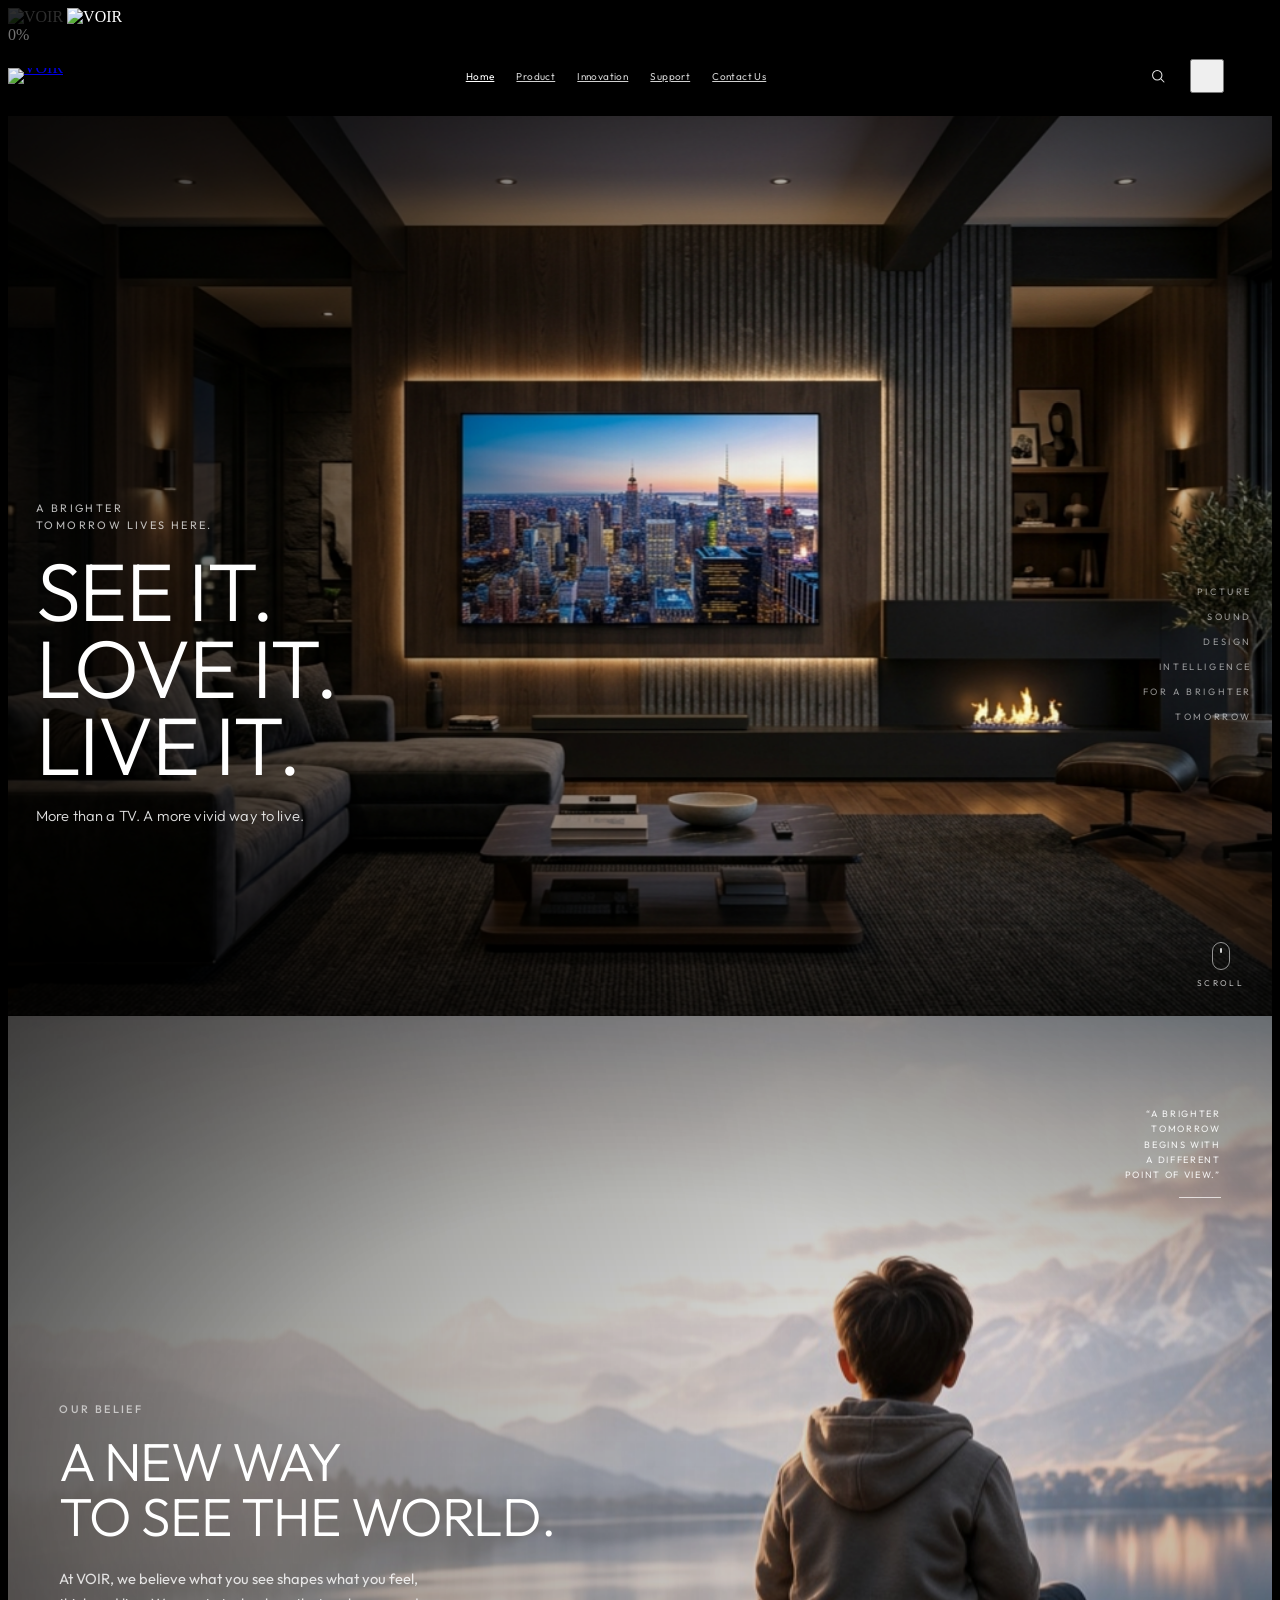
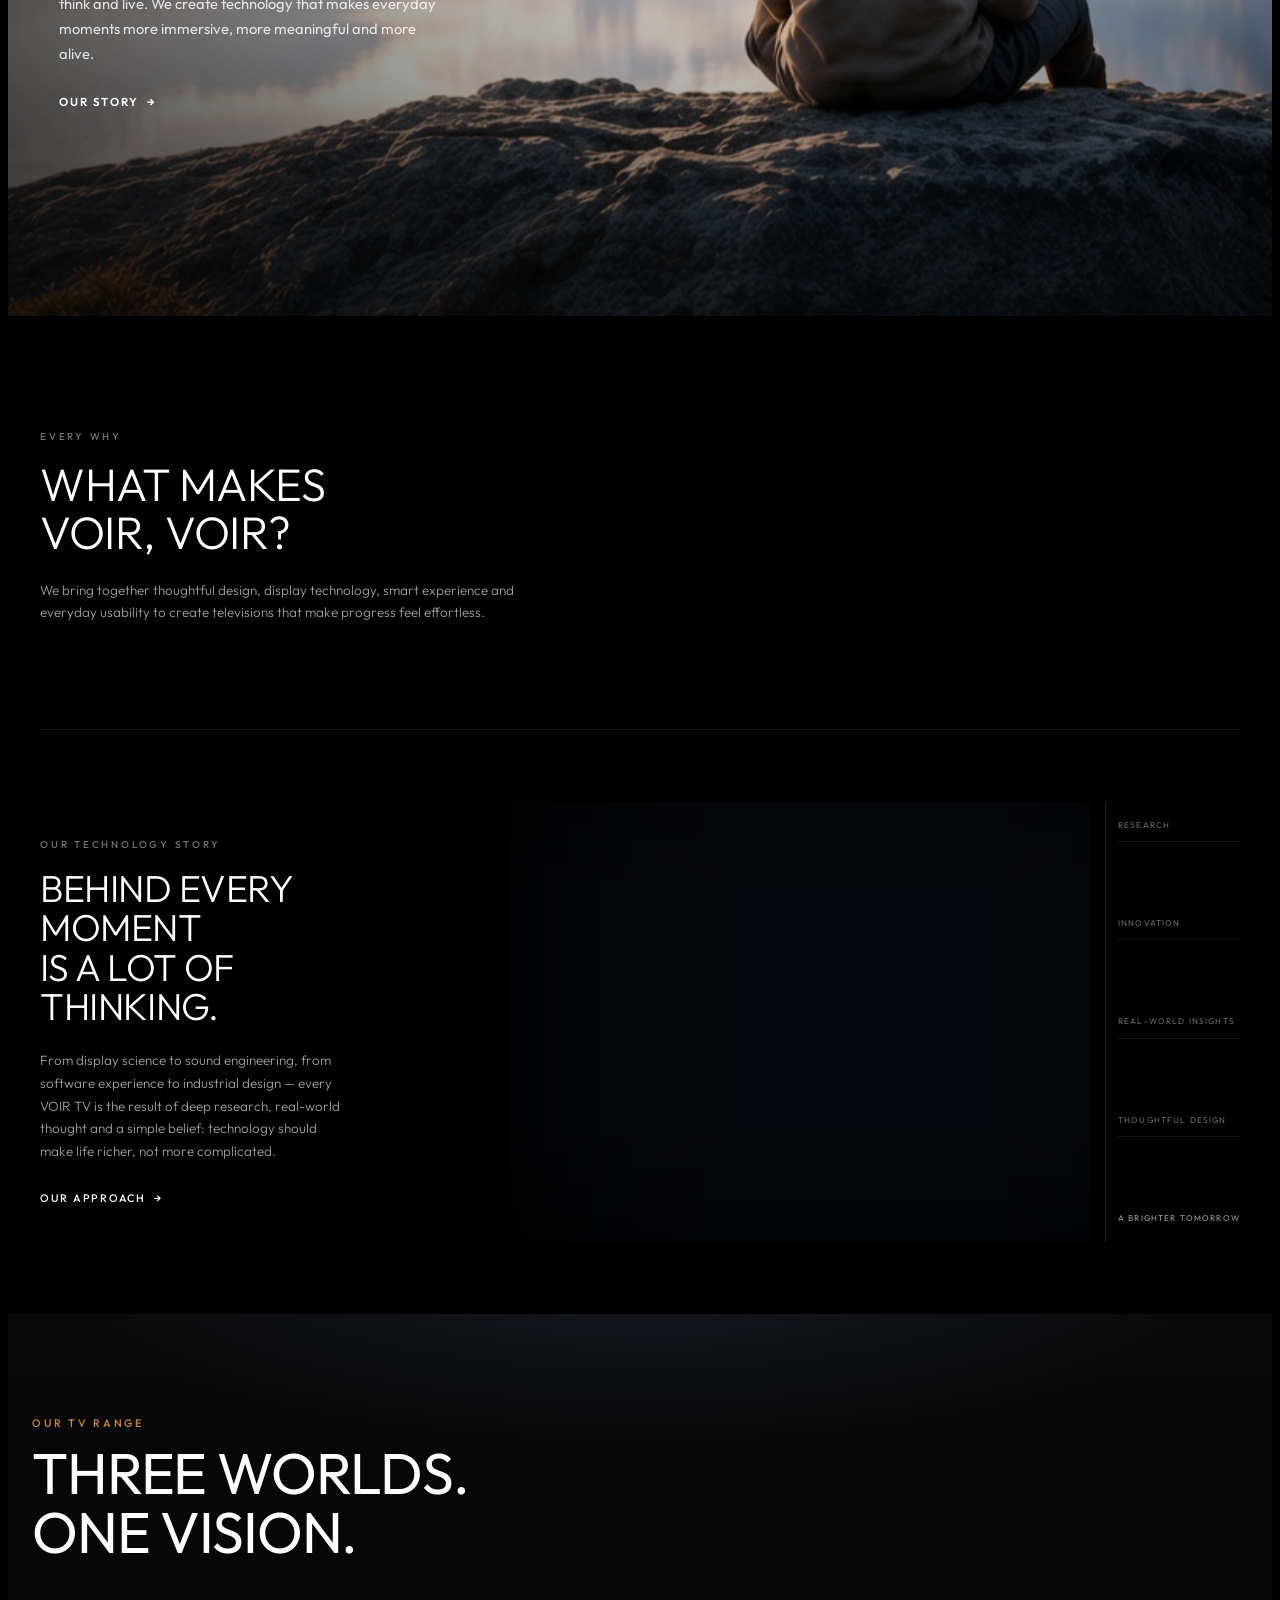
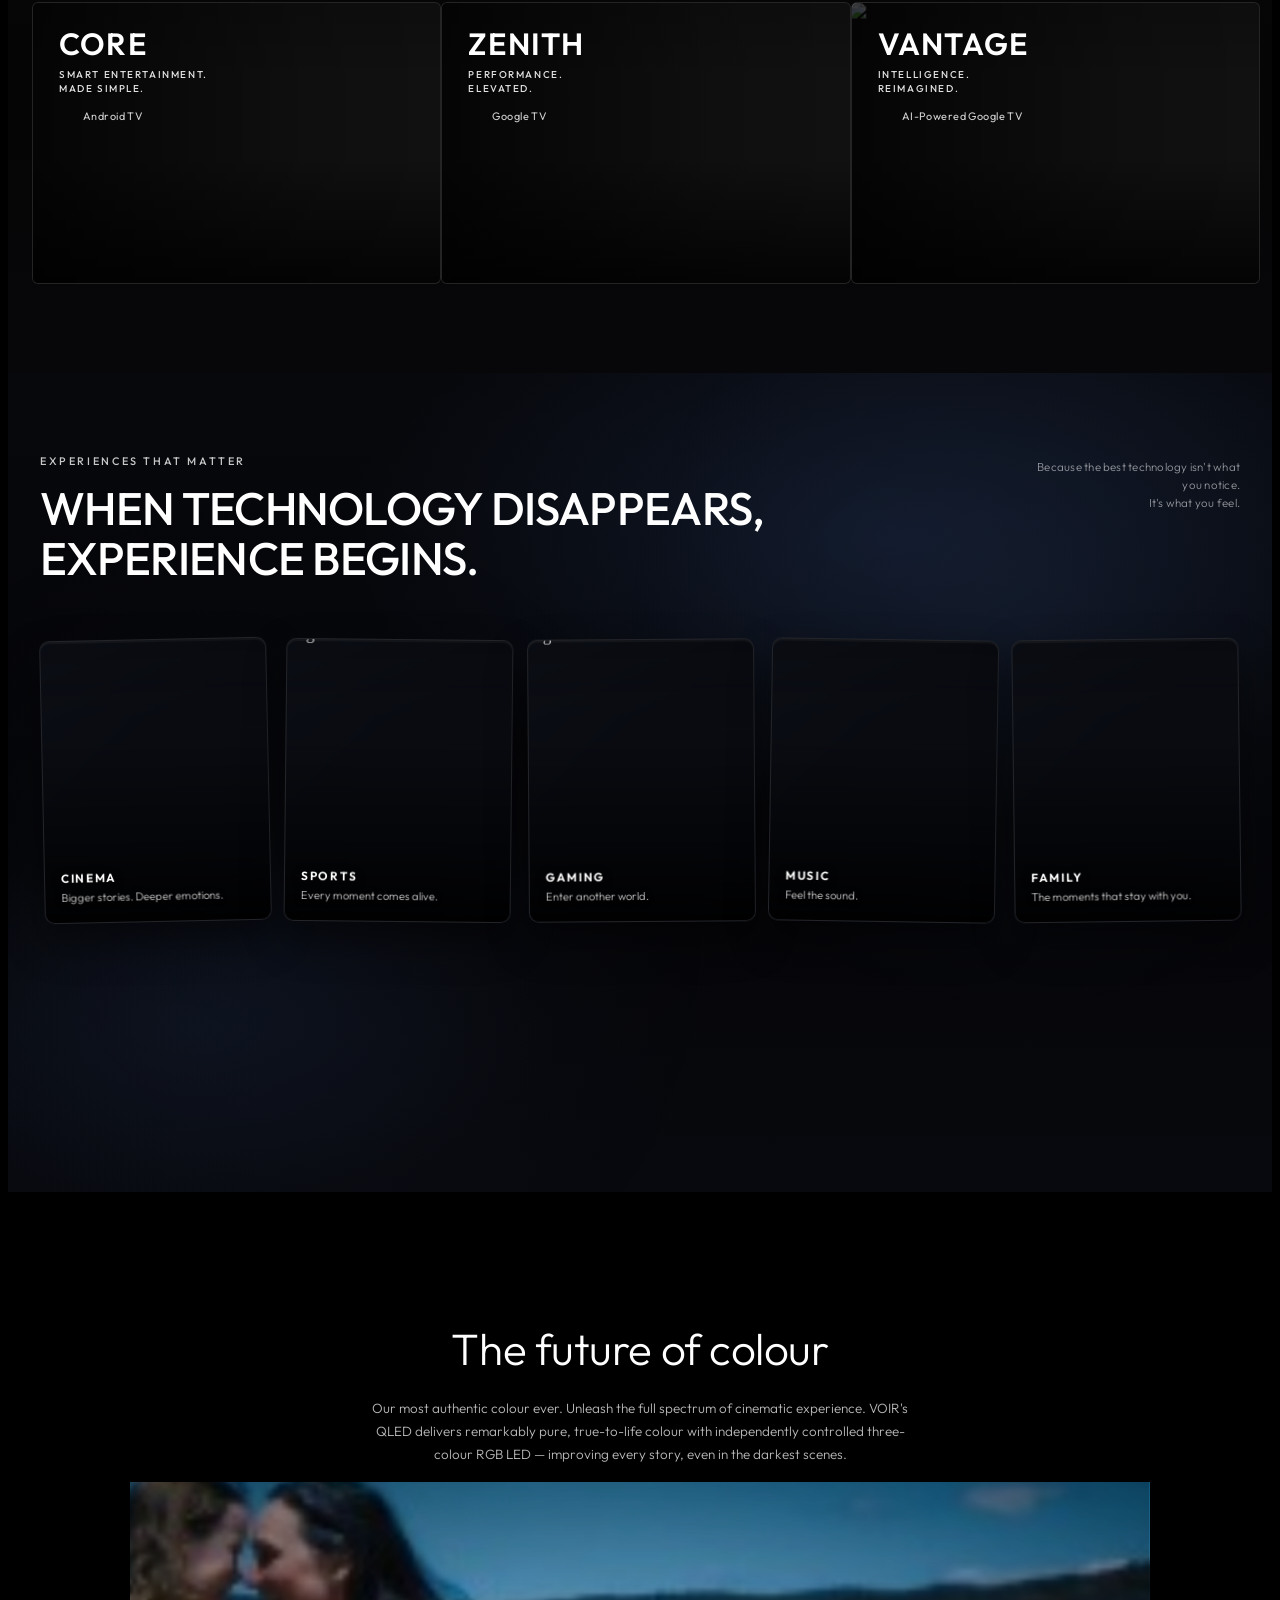
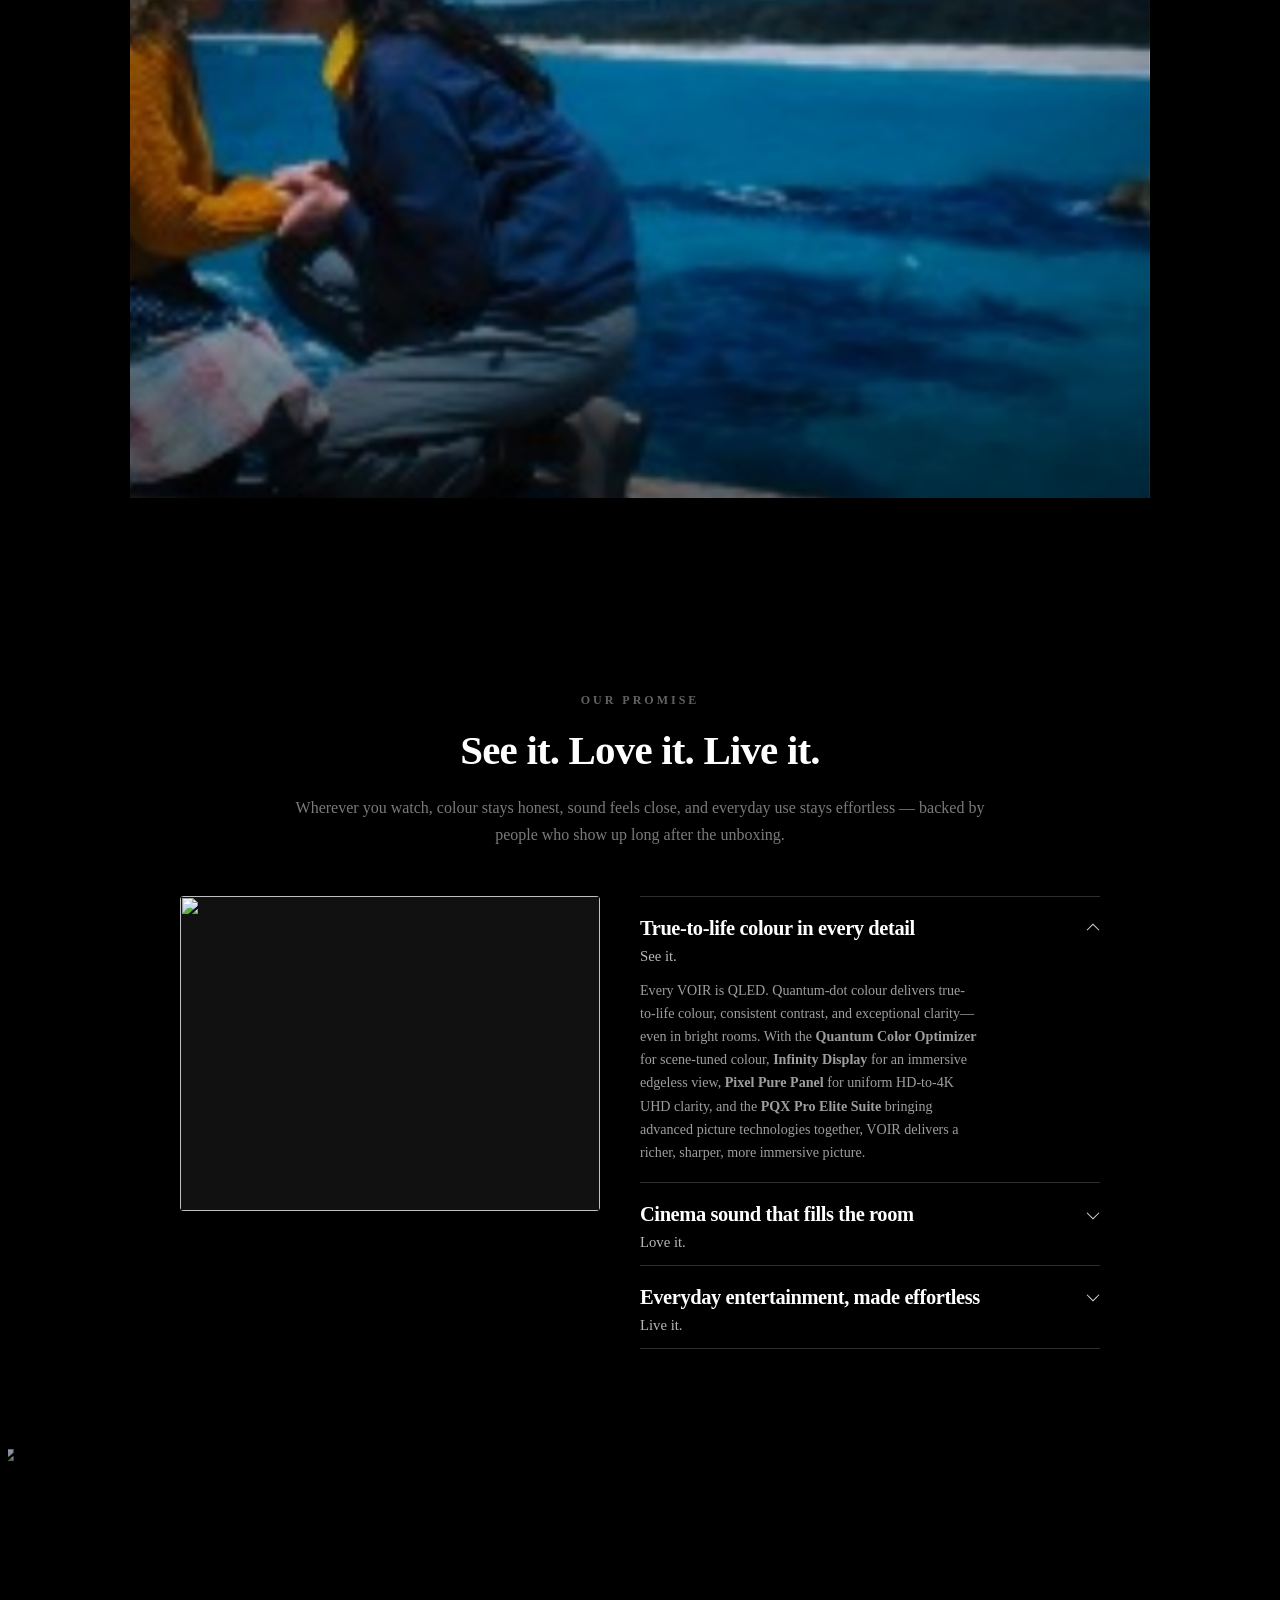
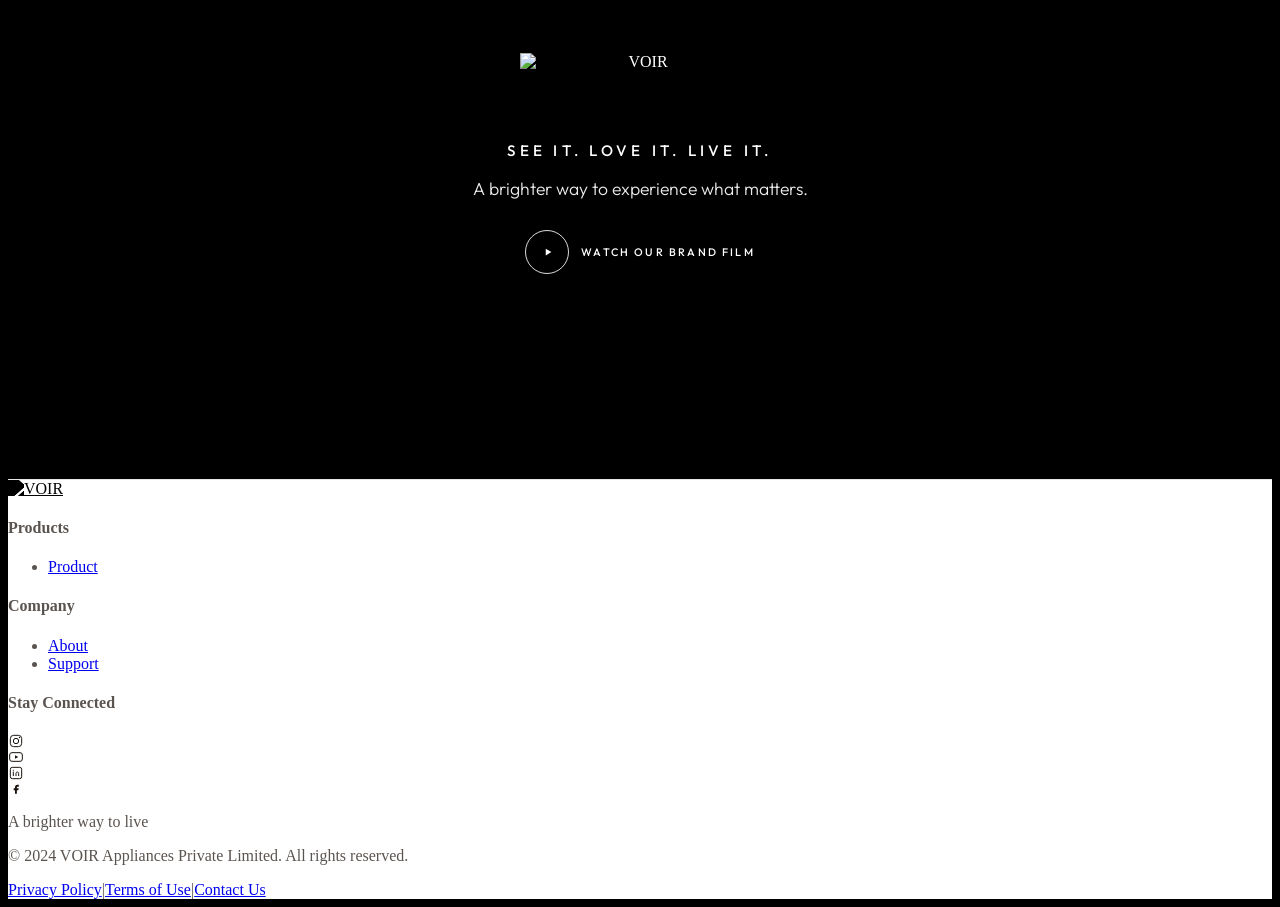
==== commit a959436b: "Update multiple HTML files to increment version numbers for data.js and chrome.js, and enhance the h" ====
--- a/index.html
+++ b/index.html
@@ -11,7 +11,7 @@
   <link rel="stylesheet" href="css/main.css?v=46" />
   <link rel="stylesheet" href="css/animations.css?v=10" />
   <link rel="stylesheet" href="css/pages.css?v=52" />
-  <link rel="stylesheet" href="css/homepage.css?v=46" />
+  <link rel="stylesheet" href="css/homepage.css?v=58" />
 </head>
 <body class="page-home">
   <div class="cursor" id="cursor" aria-hidden="true">
@@ -39,15 +39,48 @@
          ============================================ -->
     <section class="voir-hero" id="purpose" aria-label="VOIR See it. Love it. Live it.">
       <div class="voir-hero__media" aria-hidden="true">
-        <img
-          class="voir-hero__bg"
-          src="images/hero-living-room.jpg"
-          alt=""
-          width="1920"
-          height="1080"
-          decoding="async"
-          fetchpriority="high"
-        />
+        <div class="voir-hero__slides">
+          <div class="voir-hero__slide is-active">
+            <img
+              src="images/hero-living-room-01.jpg"
+              alt=""
+              width="3840"
+              height="2160"
+              decoding="async"
+              fetchpriority="high"
+            />
+          </div>
+          <div class="voir-hero__slide">
+            <img
+              src="images/hero-living-room-02.jpg"
+              alt=""
+              width="3840"
+              height="2160"
+              decoding="async"
+              loading="lazy"
+            />
+          </div>
+          <div class="voir-hero__slide">
+            <img
+              src="images/hero-living-room-03.jpg"
+              alt=""
+              width="3840"
+              height="2160"
+              decoding="async"
+              loading="lazy"
+            />
+          </div>
+          <div class="voir-hero__slide">
+            <img
+              src="images/hero-living-room-04.jpg"
+              alt=""
+              width="3840"
+              height="2160"
+              decoding="async"
+              loading="lazy"
+            />
+          </div>
+        </div>
         <div class="voir-hero__wash"></div>
       </div>
 
@@ -60,15 +93,6 @@
             <span>LIVE IT.</span>
           </h1>
           <p class="voir-hero__sub">More than a TV. A more vivid way to live.</p>
-          <a href="#hero" class="voir-hero__cta" data-cursor="Explore">
-            <span class="voir-hero__play" aria-hidden="true">
-              <svg viewBox="0 0 48 48" width="44" height="44" fill="none">
-                <circle cx="24" cy="24" r="22.5" stroke="currentColor" stroke-width="1.15" />
-                <path d="M19.5 15.8v16.4L34.2 24 19.5 15.8z" fill="currentColor" />
-              </svg>
-            </span>
-            <span class="voir-hero__cta-label">EXPLORE THE EXPERIENCE</span>
-          </a>
         </div>
 
         <aside class="voir-hero__rail" aria-hidden="true">
@@ -82,21 +106,6 @@
       </div>
 
       <div class="voir-hero__bottom">
-        <div class="voir-hero__progress" aria-hidden="true">
-          <button type="button" class="voir-hero__progress-play" aria-label="Play">
-            <svg viewBox="0 0 12 12" width="10" height="10" fill="currentColor" aria-hidden="true">
-              <path d="M3 1.5v9l8-4.5-8-4.5z" />
-            </svg>
-          </button>
-          <div class="voir-hero__progress-track">
-            <span class="voir-hero__progress-fill"></span>
-            <span class="voir-hero__progress-knob"></span>
-          </div>
-          <span class="voir-hero__progress-time">01</span>
-          <span class="voir-hero__progress-sep"></span>
-          <span class="voir-hero__progress-time">03</span>
-        </div>
-
         <a href="#hero" class="voir-hero__scroll" aria-label="Scroll to next section">
           <span class="voir-hero__scroll-icon" aria-hidden="true"></span>
           <span class="voir-hero__scroll-label">SCROLL</span>
@@ -105,20 +114,24 @@
     </section>
 
     <!-- ============================================
-         SECTION 2 — OUR BELIEF (cinematic editorial)
+         SECTION 2 — BELIEF (full-bleed cinematic video)
          ============================================ -->
     <section class="belief" id="hero" aria-label="VOIR Our Belief">
       <div class="belief__media" aria-hidden="true">
-        <img
-          class="belief__bg"
-          src="images/belief-landscape.jpg"
-          alt=""
-          width="1920"
-          height="1080"
-          loading="lazy"
-          decoding="async"
-        />
-        <div class="belief__wash"></div>
+        <video
+          class="belief__video"
+          autoplay
+          muted
+          loop
+          playsinline
+          preload="auto"
+          poster="images/belief-video-poster.jpg"
+          aria-label="Cinematic VOIR technology video"
+        >
+          <source src="vie.mp4" type="video/mp4" />
+        </video>
+        <div class="belief__overlay" aria-hidden="true"></div>
+        <div class="belief__vignette" aria-hidden="true"></div>
       </div>
 
       <div class="belief__stage">
@@ -169,48 +182,23 @@
             </p>
           </div>
 
-          <ul class="story__pillars" role="list">
-            <li class="story__pillar">
-              <span class="story__pillar-icon" aria-hidden="true">
-                <svg viewBox="0 0 32 32" fill="none" stroke="currentColor" stroke-width="1.2">
-                  <circle cx="16" cy="16" r="5.5" />
-                  <path d="M16 3.5v3.2M16 25.3v3.2M3.5 16h3.2M25.3 16h3.2M7.4 7.4l2.3 2.3M22.3 22.3l2.3 2.3M7.4 24.6l2.3-2.3M22.3 9.7l2.3-2.3" />
-                </svg>
-              </span>
-              <h3 class="story__pillar-title">ENGINEERED<br />FOR REAL LIFE.</h3>
-              <p class="story__pillar-text">Made for how you<br />watch, every day.</p>
-            </li>
-            <li class="story__pillar">
-              <span class="story__pillar-icon" aria-hidden="true">
-                <svg viewBox="0 0 32 32" fill="none" stroke="currentColor" stroke-width="1.2">
-                  <rect x="6" y="8" width="20" height="14" rx="1.5" />
-                  <path d="M12 26h8M16 22v4" />
-                </svg>
-              </span>
-              <h3 class="story__pillar-title">DESIGNED AROUND<br />THE EXPERIENCE.</h3>
-              <p class="story__pillar-text">Technology that<br />enhances, not distracts.</p>
-            </li>
-            <li class="story__pillar">
-              <span class="story__pillar-icon" aria-hidden="true">
-                <svg viewBox="0 0 32 32" fill="none" stroke="currentColor" stroke-width="1.2">
-                  <path d="M8 22V10l8-5 8 5v12l-8 5-8-5z" />
-                  <path d="M16 12v8M12 16h8" />
-                </svg>
-              </span>
-              <h3 class="story__pillar-title">TECHNOLOGY<br />WITHOUT THE COMPLEXITY.</h3>
-              <p class="story__pillar-text">Smart features, simply<br />made for you.</p>
-            </li>
-            <li class="story__pillar">
-              <span class="story__pillar-icon" aria-hidden="true">
-                <svg viewBox="0 0 32 32" fill="none" stroke="currentColor" stroke-width="1.2">
-                  <circle cx="16" cy="11" r="4" />
-                  <path d="M7 26c1.8-5 5-7.5 9-7.5s7.2 2.5 9 7.5" />
-                </svg>
-              </span>
-              <h3 class="story__pillar-title">QUALITY<br />YOU CAN LIVE WITH.</h3>
-              <p class="story__pillar-text">Reliability, performance<br />and peace of mind.</p>
-            </li>
-          </ul>
+          <div class="story__pillars-block">
+            <div class="story__processor" aria-hidden="false">
+              <video
+                id="storyProcessorVideo"
+                class="story__media-video story__processor-video"
+                muted
+                loop
+                playsinline
+                autoplay
+                preload="metadata"
+                aria-label="VOIR AI processor visualisation"
+              >
+                <source src="processor.mp4" type="video/mp4" />
+              </video>
+              <div class="story__processor-fade" aria-hidden="true"></div>
+            </div>
+          </div>
         </div>
 
         <!-- BOTTOM: Technology story + videos -->
@@ -231,32 +219,19 @@
 
           <div class="story__visual" aria-hidden="false">
             <div class="story__visual-stage">
-              <div class="story__visual-split">
-                <video
-                  id="storyAiVideo"
-                  class="story__media-video"
-                  muted
-                  loop
-                  playsinline
-                  autoplay
-                  preload="auto"
-                  aria-label="VOIR intelligent viewing experience"
-                >
-                  <source src="videos/dog-view.mp4" type="video/mp4" />
-                </video>
-                <video
-                  id="storyProcessorVideo"
-                  class="story__media-video"
-                  muted
-                  loop
-                  playsinline
-                  autoplay
-                  preload="auto"
-                  aria-label="VOIR AI processor visualisation"
-                >
-                  <source src="processor.mp4" type="video/mp4" />
-                </video>
-              </div>
+              <video
+                id="heroVideo"
+                class="story__media-video hero-cinematic__video"
+                muted
+                loop
+                playsinline
+                autoplay
+                preload="auto"
+                poster="images/tv-hero.jpg"
+                aria-label="VOIR cinematic television experience"
+              >
+                <source src="vidio%20hero.mp4" type="video/mp4" />
+              </video>
               <div class="story__visual-fade" aria-hidden="true"></div>
             </div>
 
@@ -274,7 +249,79 @@
 
 
     <!-- ============================================
-         SECTION 3 — TECHNOLOGY / STATS (light)
+         SECTION 4 — TV SERIES / COLLECTIONS
+         ============================================ -->
+    <section class="tv-series" id="tv-series" aria-label="VOIR TV Range">
+      <div class="tv-series__inner">
+        <div class="tv-series__header">
+          <div class="tv-series__intro">
+            <p class="tv-series__eyebrow">OUR TV RANGE</p>
+            <h2 class="tv-series__title">THREE WORLDS.<br />ONE VISION.</h2>
+          </div>
+        </div>
+
+        <div class="tv-series__track" id="tvSeriesTrack">
+          <article class="tv-series__card" data-series="core">
+            <div class="tv-series__media" aria-hidden="true">
+              <video class="tv-series__video" muted loop playsinline autoplay preload="metadata">
+                <source src="andriod.mp4" type="video/mp4" />
+              </video>
+              <div class="tv-series__shade"></div>
+            </div>
+            <div class="tv-series__body">
+              <div class="tv-series__top">
+                <h3 class="tv-series__name">CORE</h3>
+                <p class="tv-series__tagline">SMART ENTERTAINMENT.<br />MADE SIMPLE.</p>
+                <p class="tv-series__platform">
+                  <img src="images/badges/android-14.svg" alt="" width="18" height="18" />
+                  <span>Android TV</span>
+                </p>
+              </div>
+            </div>
+          </article>
+
+          <article class="tv-series__card" data-series="zenith">
+            <div class="tv-series__media" aria-hidden="true">
+              <video class="tv-series__video" muted loop playsinline autoplay preload="metadata">
+                <source src="google.mp4" type="video/mp4" />
+              </video>
+              <div class="tv-series__shade"></div>
+            </div>
+            <div class="tv-series__body">
+              <div class="tv-series__top">
+                <h3 class="tv-series__name">ZENITH</h3>
+                <p class="tv-series__tagline">PERFORMANCE.<br />ELEVATED.</p>
+                <p class="tv-series__platform">
+                  <img src="images/badges/google-tv.svg" alt="" width="18" height="18" />
+                  <span>Google TV</span>
+                </p>
+              </div>
+            </div>
+          </article>
+
+          <article class="tv-series__card" data-series="vantage">
+            <div class="tv-series__media" aria-hidden="true">
+              <img class="tv-series__image" src="images/showcase-tv.jpg" alt="" loading="lazy" decoding="async" />
+              <div class="tv-series__shade"></div>
+            </div>
+            <div class="tv-series__body">
+              <div class="tv-series__top">
+                <h3 class="tv-series__name">VANTAGE</h3>
+                <p class="tv-series__tagline">INTELLIGENCE.<br />REIMAGINED.</p>
+                <p class="tv-series__platform">
+                  <img src="images/badges/google-tv.svg" alt="" width="18" height="18" />
+                  <span>AI-Powered Google TV</span>
+                </p>
+              </div>
+            </div>
+          </article>
+        </div>
+      </div>
+    </section>
+
+
+    <!-- ============================================
+         SECTION 5 — TECHNOLOGY / STATS (light)
          ============================================ -->
     <section class="tech-showcase" id="technology" aria-label="VOIR Experiences">
       <div class="tech-showcase__bg" aria-hidden="true"></div>
@@ -292,49 +339,84 @@
         </div>
 
         <div class="tech-showcase__track" id="techExperienceTrack" role="list">
-          <article class="tech-showcase__card" role="listitem" tabindex="0">
-            <img class="tech-showcase__img" src="images/exp-cinema.jpg" alt="Astronaut cinematic scene on a VOIR television" loading="lazy" decoding="async" />
-            <div class="tech-showcase__shade" aria-hidden="true"></div>
-            <div class="tech-showcase__label">
-              <h3 class="tech-showcase__name">CINEMA</h3>
-              <p class="tech-showcase__desc">Bigger stories. Deeper emotions.</p>
-            </div>
-          </article>
-
-          <article class="tech-showcase__card" role="listitem" tabindex="0">
-            <img class="tech-showcase__img" src="images/exp-sports.jpg" alt="Stadium cricket action for sports viewing" loading="lazy" decoding="async" />
-            <div class="tech-showcase__shade" aria-hidden="true"></div>
-            <div class="tech-showcase__label">
-              <h3 class="tech-showcase__name">SPORTS</h3>
-              <p class="tech-showcase__desc">Every moment comes alive.</p>
-            </div>
-          </article>
-
-          <article class="tech-showcase__card" role="listitem" tabindex="0">
-            <img class="tech-showcase__img" src="images/exp-gaming.jpg" alt="Neon racing scene for immersive gaming" loading="lazy" decoding="async" />
-            <div class="tech-showcase__shade" aria-hidden="true"></div>
-            <div class="tech-showcase__label">
-              <h3 class="tech-showcase__name">GAMING</h3>
-              <p class="tech-showcase__desc">Enter another world.</p>
-            </div>
-          </article>
-
-          <article class="tech-showcase__card" role="listitem" tabindex="0">
-            <img class="tech-showcase__img" src="images/exp-music.jpg" alt="Musician performing acoustic guitar" loading="lazy" decoding="async" />
-            <div class="tech-showcase__shade" aria-hidden="true"></div>
-            <div class="tech-showcase__label">
-              <h3 class="tech-showcase__name">MUSIC</h3>
-              <p class="tech-showcase__desc">Feel the sound.</p>
-            </div>
-          </article>
-
-          <article class="tech-showcase__card" role="listitem" tabindex="0">
-            <img class="tech-showcase__img" src="images/exp-family.jpg" alt="Family watching television together" loading="lazy" decoding="async" />
-            <div class="tech-showcase__shade" aria-hidden="true"></div>
-            <div class="tech-showcase__label">
-              <h3 class="tech-showcase__name">FAMILY</h3>
-              <p class="tech-showcase__desc">The moments that stay with you.</p>
-            </div>
+          <article class="tech-showcase__card" role="listitem" tabindex="0" data-depth="2">
+            <div class="tech-showcase__card-inner">
+              <div class="tech-showcase__media">
+                <img class="tech-showcase__img" src="images/exp-cinema.jpg" alt="Astronaut cinematic scene on a VOIR television" loading="lazy" decoding="async" />
+              </div>
+              <div class="tech-showcase__glass" aria-hidden="true"></div>
+              <div class="tech-showcase__shade" aria-hidden="true"></div>
+              <div class="tech-showcase__shine" aria-hidden="true"></div>
+              <div class="tech-showcase__label">
+                <h3 class="tech-showcase__name">CINEMA</h3>
+                <p class="tech-showcase__desc">Bigger stories. Deeper emotions.</p>
+              </div>
+            </div>
+            <span class="tech-showcase__glow" aria-hidden="true"></span>
+          </article>
+
+          <article class="tech-showcase__card" role="listitem" tabindex="0" data-depth="1">
+            <div class="tech-showcase__card-inner">
+              <div class="tech-showcase__media">
+                <img class="tech-showcase__img" src="images/exp-sports.jpg" alt="Stadium cricket action for sports viewing" loading="lazy" decoding="async" />
+              </div>
+              <div class="tech-showcase__glass" aria-hidden="true"></div>
+              <div class="tech-showcase__shade" aria-hidden="true"></div>
+              <div class="tech-showcase__shine" aria-hidden="true"></div>
+              <div class="tech-showcase__label">
+                <h3 class="tech-showcase__name">SPORTS</h3>
+                <p class="tech-showcase__desc">Every moment comes alive.</p>
+              </div>
+            </div>
+            <span class="tech-showcase__glow" aria-hidden="true"></span>
+          </article>
+
+          <article class="tech-showcase__card" role="listitem" tabindex="0" data-depth="3">
+            <div class="tech-showcase__card-inner">
+              <div class="tech-showcase__media">
+                <img class="tech-showcase__img" src="images/exp-gaming.jpg" alt="Neon racing scene for immersive gaming" loading="lazy" decoding="async" />
+              </div>
+              <div class="tech-showcase__glass" aria-hidden="true"></div>
+              <div class="tech-showcase__shade" aria-hidden="true"></div>
+              <div class="tech-showcase__shine" aria-hidden="true"></div>
+              <div class="tech-showcase__label">
+                <h3 class="tech-showcase__name">GAMING</h3>
+                <p class="tech-showcase__desc">Enter another world.</p>
+              </div>
+            </div>
+            <span class="tech-showcase__glow" aria-hidden="true"></span>
+          </article>
+
+          <article class="tech-showcase__card" role="listitem" tabindex="0" data-depth="0">
+            <div class="tech-showcase__card-inner">
+              <div class="tech-showcase__media">
+                <img class="tech-showcase__img" src="images/exp-music.jpg" alt="Musician performing acoustic guitar" loading="lazy" decoding="async" />
+              </div>
+              <div class="tech-showcase__glass" aria-hidden="true"></div>
+              <div class="tech-showcase__shade" aria-hidden="true"></div>
+              <div class="tech-showcase__shine" aria-hidden="true"></div>
+              <div class="tech-showcase__label">
+                <h3 class="tech-showcase__name">MUSIC</h3>
+                <p class="tech-showcase__desc">Feel the sound.</p>
+              </div>
+            </div>
+            <span class="tech-showcase__glow" aria-hidden="true"></span>
+          </article>
+
+          <article class="tech-showcase__card" role="listitem" tabindex="0" data-depth="2">
+            <div class="tech-showcase__card-inner">
+              <div class="tech-showcase__media">
+                <img class="tech-showcase__img" src="images/exp-family.jpg" alt="Family watching television together" loading="lazy" decoding="async" />
+              </div>
+              <div class="tech-showcase__glass" aria-hidden="true"></div>
+              <div class="tech-showcase__shade" aria-hidden="true"></div>
+              <div class="tech-showcase__shine" aria-hidden="true"></div>
+              <div class="tech-showcase__label">
+                <h3 class="tech-showcase__name">FAMILY</h3>
+                <p class="tech-showcase__desc">The moments that stay with you.</p>
+              </div>
+            </div>
+            <span class="tech-showcase__glow" aria-hidden="true"></span>
           </article>
         </div>
       </div>
@@ -353,117 +435,27 @@
           every story, even in the darkest scenes.
         </p>
         <div class="feature-lab__image-wrapper">
-          <img
+          <video
             class="feature-lab__image"
-            src="images/future-of-colour.jpg"
-            alt="VOIR cinematic colour experience by the ocean"
-            width="1200"
-            height="675"
-            loading="lazy"
-            decoding="async"
-          />
-        </div>
-      </div>
-    </section>
-
-
-    <!-- ============================================
-         SECTION 4 — COLLECTIONS
-         ============================================ -->
-    <section class="tv-series" id="tv-series" aria-label="VOIR TV Range">
-      <div class="tv-series__inner">
-        <div class="tv-series__header">
-          <div class="tv-series__intro">
-            <p class="tv-series__eyebrow">OUR TV RANGE</p>
-            <h2 class="tv-series__title">THREE WORLDS.<br />ONE VISION.</h2>
-          </div>
-          <div class="tv-series__meta">
-            <p class="tv-series__aside">Different needs. Different lifestyles.<br />A brighter you.</p>
-            <div class="tv-series__controls" role="group" aria-label="Series carousel">
-              <button type="button" class="tv-series__nav-btn" id="tvSeriesPrev" aria-label="Previous series">
-                <svg viewBox="0 0 24 24" width="14" height="14" fill="none" aria-hidden="true"><path d="M14.5 6.5L9 12l5.5 5.5" stroke="currentColor" stroke-width="1.5" stroke-linecap="round" stroke-linejoin="round"/></svg>
-              </button>
-              <button type="button" class="tv-series__nav-btn" id="tvSeriesNext" aria-label="Next series">
-                <svg viewBox="0 0 24 24" width="14" height="14" fill="none" aria-hidden="true"><path d="M9.5 6.5L15 12l-5.5 5.5" stroke="currentColor" stroke-width="1.5" stroke-linecap="round" stroke-linejoin="round"/></svg>
-              </button>
-            </div>
-          </div>
-        </div>
-
-        <div class="tv-series__track" id="tvSeriesTrack">
-          <article class="tv-series__card" data-series="core">
-            <div class="tv-series__media" aria-hidden="true">
-              <video class="tv-series__video" muted loop playsinline autoplay preload="metadata">
-                <source src="andriod.mp4" type="video/mp4" />
-              </video>
-              <div class="tv-series__shade"></div>
-            </div>
-            <div class="tv-series__body">
-              <div class="tv-series__top">
-                <h3 class="tv-series__name">CORE</h3>
-                <p class="tv-series__tagline">SMART ENTERTAINMENT.<br />MADE SIMPLE.</p>
-                <p class="tv-series__platform">
-                  <img src="images/badges/android-14.svg" alt="" width="18" height="18" />
-                  <span>Android TV</span>
-                </p>
-              </div>
-              <div class="tv-series__bottom">
-                <p class="tv-series__blurb">Reliable. Feature packed.<br />All the entertainment you love.</p>
-                <a href="tvs.html#core" class="tv-series__link" data-cursor="Explore">EXPLORE CORE <span aria-hidden="true">→</span></a>
-              </div>
-            </div>
-          </article>
-
-          <article class="tv-series__card" data-series="zenith">
-            <div class="tv-series__media" aria-hidden="true">
-              <video class="tv-series__video" muted loop playsinline autoplay preload="metadata">
-                <source src="google.mp4" type="video/mp4" />
-              </video>
-              <div class="tv-series__shade"></div>
-            </div>
-            <div class="tv-series__body">
-              <div class="tv-series__top">
-                <h3 class="tv-series__name">ZENITH</h3>
-                <p class="tv-series__tagline">PERFORMANCE.<br />ELEVATED.</p>
-                <p class="tv-series__platform">
-                  <img src="images/badges/google-tv.svg" alt="" width="18" height="18" />
-                  <span>Google TV</span>
-                </p>
-              </div>
-              <div class="tv-series__bottom">
-                <p class="tv-series__blurb">More performance.<br />More possibilities.<br />A richer experience.</p>
-                <a href="tvs.html#zenith" class="tv-series__link" data-cursor="Explore">EXPLORE ZENITH <span aria-hidden="true">→</span></a>
-              </div>
-            </div>
-          </article>
-
-          <article class="tv-series__card" data-series="vantage">
-            <div class="tv-series__media" aria-hidden="true">
-              <img class="tv-series__image" src="images/showcase-tv.jpg" alt="" loading="lazy" decoding="async" />
-              <div class="tv-series__shade"></div>
-            </div>
-            <div class="tv-series__body">
-              <div class="tv-series__top">
-                <h3 class="tv-series__name">VANTAGE</h3>
-                <p class="tv-series__tagline">INTELLIGENCE.<br />REIMAGINED.</p>
-                <p class="tv-series__platform">
-                  <img src="images/badges/google-tv.svg" alt="" width="18" height="18" />
-                  <span>AI-Powered Google TV</span>
-                </p>
-              </div>
-              <div class="tv-series__bottom">
-                <p class="tv-series__blurb">Smarter. More personal.<br />Truly next-gen.</p>
-                <span class="tv-series__soon-label">COMING SOON</span>
-              </div>
-            </div>
-          </article>
-        </div>
-      </div>
-    </section>
-
-
-    <!-- ============================================
-         SECTION 5 — OUR PROMISE
+            muted
+            loop
+            playsinline
+            autoplay
+            preload="metadata"
+            poster="images/future-of-colour.jpg"
+            aria-label="VOIR cinematic colour experience"
+          >
+            <source src="nnv.mp4" type="video/mp4" />
+          </video>
+          <div class="feature-lab__overlay" aria-hidden="true"></div>
+          <div class="feature-lab__vignette" aria-hidden="true"></div>
+        </div>
+      </div>
+    </section>
+
+
+    <!-- ============================================
+         SECTION 6 — OUR PROMISE
          ============================================ -->
     <section class="promise-v2" id="promise" aria-label="Our Promise">
       <div class="promise-v2__inner">
@@ -585,10 +577,10 @@
   <script src="https://cdn.jsdelivr.net/npm/gsap@3.12.5/dist/gsap.min.js"></script>
   <script src="https://cdn.jsdelivr.net/npm/gsap@3.12.5/dist/ScrollTrigger.min.js"></script>
   <script src="https://cdn.jsdelivr.net/npm/lenis@1.1.18/dist/lenis.min.js"></script>
-  <script src="js/data.js?v=12"></script>
-  <script src="js/chrome.js?v=18"></script>
+  <script src="js/data.js?v=13"></script>
+  <script src="js/chrome.js?v=19"></script>
   <script src="js/cursor.js?v=3"></script>
   <script src="js/app.js?v=41"></script>
-  <script src="js/homepage.js?v=28"></script>
+  <script src="js/homepage.js?v=37"></script>
 </body>
 </html>
--- a/css/homepage.css
+++ b/css/homepage.css
@@ -320,19 +320,64 @@
   overflow: hidden;
 }
 
-.voir-hero__bg {
+.voir-hero__slides {
+  position: absolute;
+  inset: 0;
+  width: 100%;
+  height: 100%;
+}
+
+.voir-hero__slide {
+  position: absolute;
+  inset: 0;
+  opacity: 0;
+  visibility: hidden;
+  transition:
+    opacity 1.2s cubic-bezier(0.22, 1, 0.36, 1),
+    visibility 1.2s;
+  will-change: opacity;
+}
+
+.voir-hero__slide.is-active {
+  opacity: 1;
+  visibility: visible;
+  z-index: 1;
+}
+
+.voir-hero__slide img {
   width: 100%;
   height: 100%;
   object-fit: cover;
-  object-position: 58% center;
+  object-position: center;
   display: block;
-  transform: scale(1.04);
+  transform: scale(1.03);
+  transition: transform 6s cubic-bezier(0.22, 1, 0.36, 1);
   will-change: transform;
 }
 
+.voir-hero__slide.is-active img {
+  transform: scale(1.08);
+}
+
+.voir-hero.is-paused .voir-hero__slide img {
+  transition: opacity 1.2s cubic-bezier(0.22, 1, 0.36, 1), visibility 1.2s !important;
+}
+
+@media (prefers-reduced-motion: reduce) {
+  .voir-hero__slide {
+    transition: opacity 0.6s ease, visibility 0.6s !important;
+  }
+  .voir-hero__slide img,
+  .voir-hero__slide.is-active img {
+    transform: none !important;
+    transition: none !important;
+  }
+}
+
 .voir-hero__wash {
   position: absolute;
   inset: 0;
+  z-index: 2;
   pointer-events: none;
   background:
     linear-gradient(90deg, rgba(0, 0, 0, 0.72) 0%, rgba(0, 0, 0, 0.38) 28%, rgba(0, 0, 0, 0.12) 48%, transparent 62%),
@@ -461,7 +506,7 @@
   z-index: 3;
   display: flex;
   align-items: flex-end;
-  justify-content: space-between;
+  justify-content: flex-end;
   width: min(1440px, calc(100% - 56px));
   margin: 0 auto;
   padding: 0 0 28px;
@@ -608,17 +653,18 @@
 }
 
 /* ============================================
-   BELIEF — Full-bleed cinematic editorial
+   BELIEF — Full-bleed cinematic video + copy
    ============================================ */
 
 .belief {
   position: relative;
   width: 100%;
-  min-height: 78vh;
-  min-height: 78dvh;
+  height: 100vh;
+  height: 100dvh;
+  min-height: 560px;
   overflow: hidden;
-  background: #d7dee8;
-  color: #111;
+  background: #05070b;
+  color: #fff;
   isolation: isolate;
 }
 
@@ -629,31 +675,61 @@
   overflow: hidden;
 }
 
-.belief__bg {
+.belief__video {
+  display: block;
   width: 100%;
   height: 100%;
   object-fit: cover;
-  object-position: center 45%;
-  display: block;
-  transform: scale(1.04);
+  object-position: center center;
+  border: 0;
+  outline: none;
+  pointer-events: none;
+  transform: scale(1.05);
+  transform-origin: center center;
   will-change: transform;
-}
-
-.belief__wash {
+  backface-visibility: hidden;
+}
+
+.belief__overlay {
   position: absolute;
   inset: 0;
+  z-index: 1;
   pointer-events: none;
   background:
-    linear-gradient(90deg, rgba(248, 250, 252, 0.42) 0%, rgba(248, 250, 252, 0.18) 26%, transparent 48%),
-    linear-gradient(180deg, rgba(255, 255, 255, 0.12) 0%, transparent 28%);
+    linear-gradient(
+      90deg,
+      rgba(0, 0, 0, 0.5) 0%,
+      rgba(0, 0, 0, 0.22) 36%,
+      rgba(0, 0, 0, 0.08) 62%,
+      transparent 100%
+    ),
+    linear-gradient(
+      180deg,
+      rgba(0, 0, 0, 0.28) 0%,
+      rgba(0, 0, 0, 0.08) 35%,
+      rgba(0, 0, 0, 0.12) 65%,
+      rgba(0, 0, 0, 0.42) 100%
+    );
+}
+
+.belief__vignette {
+  position: absolute;
+  inset: 0;
+  z-index: 2;
+  pointer-events: none;
+  background: radial-gradient(
+    ellipse 75% 70% at 50% 50%,
+    transparent 42%,
+    rgba(0, 0, 0, 0.34) 100%
+  );
 }
 
 .belief__stage {
   position: relative;
-  z-index: 2;
+  z-index: 3;
   width: min(1320px, calc(100% - 8vw));
-  min-height: 78vh;
-  min-height: 78dvh;
+  height: 100%;
+  min-height: inherit;
   margin: 0 auto;
   padding: clamp(56px, 10vh, 96px) 0;
   display: flex;
@@ -675,7 +751,7 @@
   font-weight: 500;
   letter-spacing: 0.22em;
   text-transform: uppercase;
-  color: rgba(17, 17, 17, 0.55);
+  color: rgba(255, 255, 255, 0.62);
 }
 
 .belief__title {
@@ -686,7 +762,7 @@
   line-height: 1.02;
   letter-spacing: -0.025em;
   text-transform: uppercase;
-  color: #111;
+  color: #fff;
 }
 
 .belief__title span {
@@ -701,7 +777,7 @@
   font-size: clamp(0.88rem, 1.15vw, 1rem);
   font-weight: 400;
   line-height: 1.7;
-  color: rgba(17, 17, 17, 0.78);
+  color: rgba(255, 255, 255, 0.82);
 }
 
 .belief__cta {
@@ -715,7 +791,7 @@
   letter-spacing: 0.16em;
   text-transform: uppercase;
   text-decoration: none;
-  color: #111;
+  color: #fff;
   transition: opacity 0.25s ease, gap 0.25s ease;
 }
 
@@ -760,8 +836,9 @@
     transform: none;
   }
 
-  .belief__bg {
+  .belief__video {
     transform: none;
+    will-change: auto;
   }
 }
 
@@ -787,15 +864,15 @@
 
 .story__why {
   display: grid;
-  grid-template-columns: minmax(240px, 0.9fr) minmax(0, 1.35fr);
-  gap: clamp(32px, 5vw, 64px);
-  align-items: start;
+  grid-template-columns: minmax(0, 1fr) minmax(0, 1.05fr);
+  gap: clamp(28px, 4vw, 56px);
+  align-items: center;
   padding-bottom: clamp(48px, 6vw, 72px);
   border-bottom: 1px solid rgba(255, 255, 255, 0.08);
 }
 
 .story__why-copy {
-  max-width: 34ch;
+  max-width: min(30rem, 100%);
 }
 
 .story__eyebrow {
@@ -832,6 +909,51 @@
   color: rgba(255, 255, 255, 0.62);
 }
 
+.story__pillars-block {
+  display: flex;
+  flex-direction: column;
+  min-width: 0;
+  width: 100%;
+  align-self: stretch;
+}
+
+.story__processor {
+  position: relative;
+  overflow: hidden;
+  width: 100%;
+  height: clamp(210px, 22vw, 260px);
+  background: #000;
+  isolation: isolate;
+  border: 0;
+  box-shadow: none;
+}
+
+.story__processor-video {
+  position: absolute;
+  inset: 0;
+  width: 100%;
+  height: 100%;
+  object-fit: contain;
+  object-position: center center;
+  display: block;
+  border: 0;
+  outline: none;
+  pointer-events: none;
+  transform: none;
+  filter: brightness(1.02) contrast(1.06);
+}
+
+.story__processor-fade {
+  position: absolute;
+  inset: 0;
+  pointer-events: none;
+  z-index: 1;
+  background:
+    linear-gradient(90deg, rgba(0, 0, 0, 0.55) 0%, transparent 18%),
+    linear-gradient(180deg, rgba(0, 0, 0, 0.2) 0%, transparent 20%, transparent 78%, rgba(0, 0, 0, 0.35) 100%),
+    radial-gradient(ellipse at 55% 50%, transparent 42%, rgba(0, 0, 0, 0.45) 100%);
+}
+
 .story__pillars {
   list-style: none;
   margin: 0;
@@ -924,24 +1046,33 @@
   position: relative;
   overflow: hidden;
   background: #05070c;
-  min-height: clamp(260px, 34vw, 400px);
+  min-height: clamp(280px, 36vw, 440px);
   isolation: isolate;
-}
-
-.story__visual-split {
+  border: 0;
+  box-shadow: none;
+}
+
+.story__media-video,
+.hero-cinematic__video {
   position: absolute;
   inset: 0;
-  display: grid;
-  grid-template-columns: 1fr 1fr;
-}
-
-.story__media-video {
   width: 100%;
   height: 100%;
   object-fit: cover;
+  object-position: center center;
   display: block;
+  border: 0;
+  outline: none;
+  pointer-events: none;
   transform: scale(1.04);
-  filter: brightness(0.92) contrast(1.05);
+  filter: brightness(0.9) contrast(1.06) saturate(1.05);
+}
+
+.story__processor .story__processor-video {
+  object-fit: contain;
+  object-position: center center;
+  transform: none;
+  filter: brightness(1.02) contrast(1.06);
 }
 
 .story__visual-fade {
@@ -950,8 +1081,9 @@
   pointer-events: none;
   z-index: 1;
   background:
-    linear-gradient(90deg, rgba(0, 0, 0, 0.55) 0%, transparent 14%, transparent 44%, rgba(0, 0, 0, 0.2) 50%, transparent 56%, transparent 86%, rgba(0, 0, 0, 0.5) 100%),
-    linear-gradient(180deg, rgba(0, 0, 0, 0.4) 0%, transparent 20%, transparent 78%, rgba(0, 0, 0, 0.58) 100%);
+    linear-gradient(90deg, rgba(0, 0, 0, 0.72) 0%, rgba(0, 0, 0, 0.28) 18%, transparent 42%),
+    linear-gradient(180deg, rgba(0, 0, 0, 0.35) 0%, transparent 22%, transparent 72%, rgba(0, 0, 0, 0.55) 100%),
+    linear-gradient(270deg, rgba(0, 0, 0, 0.25) 0%, transparent 20%);
 }
 
 .story__rail {
@@ -985,7 +1117,9 @@
 }
 
 @media (prefers-reduced-motion: reduce) {
-  .story__media-video {
+  .story__media-video,
+  .hero-cinematic__video,
+  .story__processor-video {
     transform: none;
   }
 }
@@ -997,7 +1131,7 @@
   }
 
   .story__why-copy {
-    max-width: 48ch;
+    max-width: min(40rem, 100%);
   }
 
   .story__pillars {
@@ -1005,6 +1139,10 @@
     gap: 28px 20px;
   }
 
+  .story__processor {
+    height: clamp(200px, 48vw, 240px);
+  }
+
   .story__tech {
     grid-template-columns: 1fr;
     gap: 32px;
@@ -1015,7 +1153,8 @@
   }
 
   .story__visual-stage {
-    min-height: 280px;
+    min-height: clamp(240px, 56vw, 320px);
+    aspect-ratio: 16 / 10;
   }
 }
 
@@ -1042,9 +1181,12 @@
     object-position: 70% center;
   }
 
+  .belief {
+    min-height: 520px;
+  }
+
   .belief__stage {
     width: calc(100% - 32px);
-    min-height: 70vh;
     flex-direction: column;
     align-items: flex-start;
     justify-content: space-between;
@@ -1060,10 +1202,6 @@
     align-self: flex-end;
     margin-top: 0;
     padding-top: 0;
-  }
-
-  .belief__bg {
-    object-position: 58% center;
   }
 
   .story {
@@ -1161,56 +1299,161 @@
 .tech-showcase__track {
   display: grid;
   grid-template-columns: repeat(5, minmax(0, 1fr));
-  gap: 10px;
+  gap: clamp(12px, 1.4vw, 18px);
+  perspective: 1400px;
+  transform-style: preserve-3d;
+  padding: 8px 2px 28px;
 }
 
 .tech-showcase__card {
+  --tilt-x: 0deg;
+  --tilt-y: 0deg;
+  --lift: 0px;
+  --card-scale: 1;
+  --card-z: 0px;
+  --shine-x: 50%;
+  --shine-y: 50%;
+  --img-shift-x: 0px;
+  --img-shift-y: 0px;
+  --label-shift-y: 0px;
   position: relative;
-  aspect-ratio: 4 / 3;
+  aspect-ratio: 4 / 5;
   min-height: 0;
-  border-radius: 2px;
+  background: transparent;
+  border: 0;
+  outline: none;
+  opacity: 0;
+  transform: translateY(36px);
+  transform-style: preserve-3d;
+  cursor: pointer;
+  isolation: isolate;
+  transition: opacity 0.4s ease;
+}
+
+.tech-showcase__card:nth-child(1) { --rest-z: -12px; --rest-rot: -1.2deg; }
+.tech-showcase__card:nth-child(2) { --rest-z: 8px; --rest-rot: 0.6deg; }
+.tech-showcase__card:nth-child(3) { --rest-z: -4px; --rest-rot: -0.4deg; }
+.tech-showcase__card:nth-child(4) { --rest-z: 14px; --rest-rot: 0.9deg; }
+.tech-showcase__card:nth-child(5) { --rest-z: -8px; --rest-rot: -0.7deg; }
+
+.tech-showcase__card-inner {
+  position: relative;
+  width: 100%;
+  height: 100%;
+  border-radius: 10px;
   overflow: hidden;
-  border: 1px solid rgba(255, 255, 255, 0.08);
-  background: #0c0e14;
-  isolation: isolate;
-  opacity: 0;
-  transform: translateY(24px);
-  transition: border-color 0.55s ease, transform 0.55s ease;
-}
-
-.tech-showcase__card:hover,
-.tech-showcase__card:focus-within,
-.tech-showcase__card:focus-visible {
-  border-color: rgba(255, 255, 255, 0.22);
-  outline: none;
+  background: #0a0c12;
+  border: 1px solid rgba(255, 255, 255, 0.1);
+  box-shadow:
+    0 18px 40px rgba(0, 0, 0, 0.45),
+    0 2px 0 rgba(255, 255, 255, 0.04) inset;
+  transform-style: preserve-3d;
+  transform:
+    translate3d(0, var(--lift), var(--card-z))
+    rotateX(var(--tilt-x))
+    rotateY(var(--tilt-y))
+    rotateZ(var(--rest-rot, 0deg))
+    scale(var(--card-scale));
+  transition:
+    transform 0.55s cubic-bezier(0.22, 1, 0.36, 1),
+    border-color 0.45s ease,
+    box-shadow 0.55s cubic-bezier(0.22, 1, 0.36, 1);
+  will-change: transform;
+}
+
+.tech-showcase__card.is-active .tech-showcase__card-inner,
+.tech-showcase__card:focus-visible .tech-showcase__card-inner {
+  border-color: rgba(255, 255, 255, 0.28);
+  box-shadow:
+    0 28px 60px rgba(0, 0, 0, 0.55),
+    0 0 0 1px rgba(255, 255, 255, 0.08),
+    0 0 40px rgba(120, 150, 200, 0.12),
+    0 2px 0 rgba(255, 255, 255, 0.06) inset;
+}
+
+.tech-showcase__card.is-dimmed .tech-showcase__card-inner {
+  opacity: 0.72;
+  filter: saturate(0.88) brightness(0.92);
+}
+
+.tech-showcase__card:focus-visible .tech-showcase__card-inner {
+  outline: 1px solid rgba(255, 255, 255, 0.35);
+  outline-offset: 3px;
+}
+
+.tech-showcase__media {
+  position: absolute;
+  inset: -8%;
+  z-index: 0;
+  overflow: hidden;
+  transform: translate3d(var(--img-shift-x), var(--img-shift-y), 0);
+  transition: transform 0.45s cubic-bezier(0.22, 1, 0.36, 1);
 }
 
 .tech-showcase__img {
-  position: absolute;
-  inset: 0;
   width: 100%;
   height: 100%;
   object-fit: cover;
   object-position: center;
   display: block;
-  transform: scale(1.02);
-  transition: transform 0.7s cubic-bezier(0.22, 1, 0.36, 1), filter 0.55s ease;
-  filter: brightness(0.92);
-}
-
-.tech-showcase__card:hover .tech-showcase__img,
-.tech-showcase__card:focus-within .tech-showcase__img {
-  transform: scale(1.06);
-  filter: brightness(1.05);
+  transform: scale(1.08);
+  transition: transform 0.85s cubic-bezier(0.22, 1, 0.36, 1), filter 0.55s ease;
+  filter: brightness(0.9) contrast(1.05);
+}
+
+.tech-showcase__card.is-active .tech-showcase__img,
+.tech-showcase__card:focus-visible .tech-showcase__img {
+  transform: scale(1.16);
+  filter: brightness(1.05) contrast(1.08);
+}
+
+.tech-showcase__glass {
+  position: absolute;
+  inset: 0;
+  z-index: 1;
+  pointer-events: none;
+  background:
+    linear-gradient(135deg, rgba(255, 255, 255, 0.12) 0%, transparent 42%, transparent 58%, rgba(255, 255, 255, 0.04) 100%),
+    linear-gradient(180deg, rgba(255, 255, 255, 0.06) 0%, transparent 28%);
+  mix-blend-mode: soft-light;
+  opacity: 0.7;
 }
 
 .tech-showcase__shade {
   position: absolute;
   inset: 0;
   pointer-events: none;
+  z-index: 2;
   background:
-    linear-gradient(180deg, rgba(0, 0, 0, 0.12) 0%, transparent 34%, rgba(0, 0, 0, 0.55) 72%, rgba(0, 0, 0, 0.82) 100%);
-  z-index: 1;
+    linear-gradient(180deg, rgba(0, 0, 0, 0.18) 0%, transparent 32%, rgba(0, 0, 0, 0.45) 68%, rgba(0, 0, 0, 0.88) 100%);
+  transition: opacity 0.45s ease, background 0.45s ease;
+}
+
+.tech-showcase__card.is-active .tech-showcase__shade,
+.tech-showcase__card:focus-visible .tech-showcase__shade {
+  background:
+    linear-gradient(180deg, rgba(0, 0, 0, 0.08) 0%, transparent 34%, rgba(0, 0, 0, 0.35) 66%, rgba(0, 0, 0, 0.8) 100%);
+}
+
+.tech-showcase__shine {
+  position: absolute;
+  inset: 0;
+  z-index: 3;
+  pointer-events: none;
+  opacity: 0;
+  background: radial-gradient(
+    420px circle at var(--shine-x) var(--shine-y),
+    rgba(255, 255, 255, 0.22) 0%,
+    rgba(255, 255, 255, 0.06) 28%,
+    transparent 55%
+  );
+  mix-blend-mode: soft-light;
+  transition: opacity 0.35s ease;
+}
+
+.tech-showcase__card.is-active .tech-showcase__shine,
+.tech-showcase__card:focus-visible .tech-showcase__shine {
+  opacity: 1;
 }
 
 .tech-showcase__label {
@@ -1218,25 +1461,27 @@
   left: 0;
   right: 0;
   bottom: 0;
-  z-index: 2;
-  padding: 16px 14px 14px;
-  transition: transform 0.55s cubic-bezier(0.22, 1, 0.36, 1);
-}
-
-.tech-showcase__card:hover .tech-showcase__label,
-.tech-showcase__card:focus-within .tech-showcase__label {
-  transform: translateY(-4px);
+  z-index: 4;
+  padding: 18px 16px 16px;
+  transform: translate3d(0, var(--label-shift-y), 28px);
+  transition: transform 0.45s cubic-bezier(0.22, 1, 0.36, 1);
+}
+
+.tech-showcase__card.is-active .tech-showcase__label,
+.tech-showcase__card:focus-visible .tech-showcase__label {
+  --label-shift-y: -8px;
 }
 
 .tech-showcase__name {
-  margin: 0 0 4px;
-  font-family: "Outfit", sans-serif;
-  font-size: 0.72rem;
+  margin: 0 0 5px;
+  font-family: "Outfit", sans-serif;
+  font-size: 0.74rem;
   font-weight: 650;
-  letter-spacing: 0.12em;
+  letter-spacing: 0.14em;
   text-transform: uppercase;
   color: #fff;
   line-height: 1.2;
+  text-shadow: 0 2px 12px rgba(0, 0, 0, 0.45);
 }
 
 .tech-showcase__desc {
@@ -1245,16 +1490,86 @@
   font-size: 0.7rem;
   font-weight: 300;
   line-height: 1.4;
-  color: rgba(255, 255, 255, 0.72);
+  color: rgba(255, 255, 255, 0.78);
+  text-shadow: 0 1px 8px rgba(0, 0, 0, 0.4);
+}
+
+.tech-showcase__glow {
+  position: absolute;
+  left: 12%;
+  right: 12%;
+  bottom: -10px;
+  height: 28px;
+  border-radius: 50%;
+  background: radial-gradient(ellipse at center, rgba(140, 170, 220, 0.28) 0%, transparent 72%);
+  opacity: 0;
+  transform: translateZ(-20px) scale(0.85);
+  transition: opacity 0.45s ease, transform 0.55s cubic-bezier(0.22, 1, 0.36, 1);
+  pointer-events: none;
+  z-index: -1;
+  filter: blur(4px);
+}
+
+.tech-showcase__card.is-active .tech-showcase__glow,
+.tech-showcase__card:focus-visible .tech-showcase__glow {
+  opacity: 1;
+  transform: translateZ(-20px) scale(1.05);
+}
+
+.tech-showcase__card.is-floating .tech-showcase__card-inner {
+  animation: techCardFloat 5.5s ease-in-out infinite;
+}
+
+.tech-showcase__card:nth-child(2).is-floating .tech-showcase__card-inner {
+  animation-duration: 6.2s;
+  animation-delay: -1.2s;
+}
+
+.tech-showcase__card:nth-child(3).is-floating .tech-showcase__card-inner {
+  animation-duration: 5.8s;
+  animation-delay: -2.1s;
+}
+
+.tech-showcase__card:nth-child(4).is-floating .tech-showcase__card-inner {
+  animation-duration: 6.6s;
+  animation-delay: -0.6s;
+}
+
+.tech-showcase__card:nth-child(5).is-floating .tech-showcase__card-inner {
+  animation-duration: 5.4s;
+  animation-delay: -3s;
+}
+
+@keyframes techCardFloat {
+  0%,
+  100% {
+    translate: 0 0;
+  }
+  50% {
+    translate: 0 -6px;
+  }
 }
 
 @media (prefers-reduced-motion: reduce) {
   .tech-showcase__card,
+  .tech-showcase__card-inner,
   .tech-showcase__img,
-  .tech-showcase__label {
-    transition: none;
+  .tech-showcase__label,
+  .tech-showcase__shine,
+  .tech-showcase__glow,
+  .tech-showcase__media {
+    transition: none !important;
+    animation: none !important;
     opacity: 1;
-    transform: none;
+    transform: none !important;
+  }
+
+  .tech-showcase__card {
+    --tilt-x: 0deg;
+    --tilt-y: 0deg;
+    --lift: 0px;
+    --card-scale: 1;
+    --card-z: 0px;
   }
 }
 
@@ -1308,12 +1623,15 @@
 }
 
 .feature-lab__image-wrapper {
+  position: relative;
   margin-top: clamp(48px, 7vh, 84px);
   width: min(72%, 1180px);
   height: clamp(280px, 58vh, 620px);
   overflow: hidden;
   opacity: 0;
-  transform: scale(1.03);
+  transform: translateY(24px);
+  isolation: isolate;
+  transform-origin: center center;
 }
 
 .feature-lab__image {
@@ -1321,12 +1639,41 @@
   width: 100%;
   height: 100%;
   object-fit: cover;
-  object-position: center;
-  transition: transform 0.7s cubic-bezier(0.22, 1, 0.36, 1);
-}
-
-.feature-lab__image-wrapper:hover .feature-lab__image {
-  transform: scale(1.015);
+  object-position: center center;
+  transform: scale(1);
+  transform-origin: center center;
+  will-change: transform;
+  backface-visibility: hidden;
+  border: 0;
+  outline: none;
+  pointer-events: none;
+}
+
+.feature-lab__overlay {
+  position: absolute;
+  inset: 0;
+  pointer-events: none;
+  z-index: 1;
+  background:
+    linear-gradient(
+      180deg,
+      rgba(0, 0, 0, 0.28) 0%,
+      rgba(0, 0, 0, 0.08) 35%,
+      rgba(0, 0, 0, 0.12) 65%,
+      rgba(0, 0, 0, 0.42) 100%
+    );
+}
+
+.feature-lab__vignette {
+  position: absolute;
+  inset: 0;
+  pointer-events: none;
+  z-index: 2;
+  background: radial-gradient(
+    ellipse 75% 70% at 50% 50%,
+    transparent 42%,
+    rgba(0, 0, 0, 0.34) 100%
+  );
 }
 
 @media (prefers-reduced-motion: reduce) {
@@ -1338,7 +1685,8 @@
   }
 
   .feature-lab__image {
-    transition: none;
+    transform: none;
+    will-change: auto;
   }
 }
 
@@ -1500,7 +1848,7 @@
   height: 100%;
   display: flex;
   flex-direction: column;
-  justify-content: space-between;
+  justify-content: flex-start;
   padding: clamp(18px, 2.2vw, 26px);
   transition: transform 0.55s cubic-bezier(0.22, 1, 0.36, 1);
 }
@@ -2098,26 +2446,18 @@
   }
 
   .tech-showcase__track {
-    display: flex;
-    gap: 10px;
-    overflow-x: auto;
-    scroll-snap-type: x mandatory;
-    scrollbar-width: none;
-    -ms-overflow-style: none;
-    padding-bottom: 4px;
-  }
-
-  .tech-showcase__track::-webkit-scrollbar {
-    display: none;
+    grid-template-columns: repeat(3, minmax(0, 1fr));
+    gap: 12px;
+    padding-bottom: 20px;
+    overflow: visible;
   }
 
   .tech-showcase__card {
-    flex: 0 0 min(42%, 240px);
-    scroll-snap-align: start;
-    opacity: 1;
-    transform: none;
-    aspect-ratio: 4 / 3;
-    min-height: 0;
+    aspect-ratio: 4 / 5;
+  }
+
+  .tech-showcase__card.is-floating .tech-showcase__card-inner {
+    animation: none;
   }
 
   .feature-lab {
@@ -2241,12 +2581,13 @@
   }
 
   .belief {
-    min-height: 72vh;
+    height: 92vh;
+    height: 92dvh;
+    min-height: 480px;
   }
 
   .belief__stage {
     width: calc(100% - 36px);
-    min-height: 72vh;
     padding: 48px 0;
     align-items: flex-start;
   }
@@ -2279,6 +2620,10 @@
   .story__pillars {
     grid-template-columns: repeat(2, minmax(0, 1fr));
     gap: 24px 16px;
+  }
+
+  .story__processor {
+    height: 200px;
   }
 
   .story__visual {
@@ -2330,15 +2675,32 @@
     font-size: 0.68rem;
   }
 
+  .tech-showcase__track {
+    grid-template-columns: repeat(2, minmax(0, 1fr));
+    gap: 10px;
+  }
+
   .tech-showcase__card {
-    flex: 0 0 min(78%, 280px);
-    aspect-ratio: 4 / 3;
-    min-height: 0;
+    aspect-ratio: 4 / 5;
+  }
+
+  .tech-showcase__card:nth-child(5) {
+    grid-column: 1 / -1;
+    max-width: 280px;
+    justify-self: center;
+    width: 100%;
+  }
+
+  .tech-showcase__name {
+    font-size: 0.68rem;
+  }
+
+  .tech-showcase__desc {
+    font-size: 0.65rem;
   }
 
   .feature-lab {
     padding: 56px 0 64px;
-    min-height: 0;
   }
 
   .feature-lab__content {
@@ -2350,8 +2712,8 @@
   }
 
   .feature-lab__description {
-    max-width: 90%;
-    font-size: 0.82rem;
+    font-size: 0.84rem;
+    max-width: 42ch;
   }
 
   .feature-lab__image-wrapper {
@@ -2477,9 +2839,14 @@
 }
 
 @media (max-width: 480px) {
+  .belief {
+    height: 88vh;
+    height: 88dvh;
+    min-height: 420px;
+  }
+
   .belief__stage {
     width: calc(100% - 24px);
-    min-height: 68vh;
     padding: 40px 0 48px;
     flex-direction: column;
     gap: 28px;
@@ -2491,6 +2858,10 @@
 
   .belief__title {
     font-size: clamp(1.55rem, 7.5vw, 2rem);
+  }
+
+  .belief__title span {
+    white-space: normal;
   }
 
   .belief__text {
@@ -2504,14 +2875,8 @@
     padding-top: 0;
   }
 
-  .belief__bg {
-    object-position: 62% center;
-  }
-
-  .belief__wash {
-    background:
-      linear-gradient(180deg, rgba(248, 250, 252, 0.55) 0%, rgba(248, 250, 252, 0.2) 40%, transparent 68%),
-      linear-gradient(90deg, rgba(255, 255, 255, 0.35) 0%, transparent 55%);
+  .belief__video {
+    object-position: center center;
   }
 
   .story__inner {
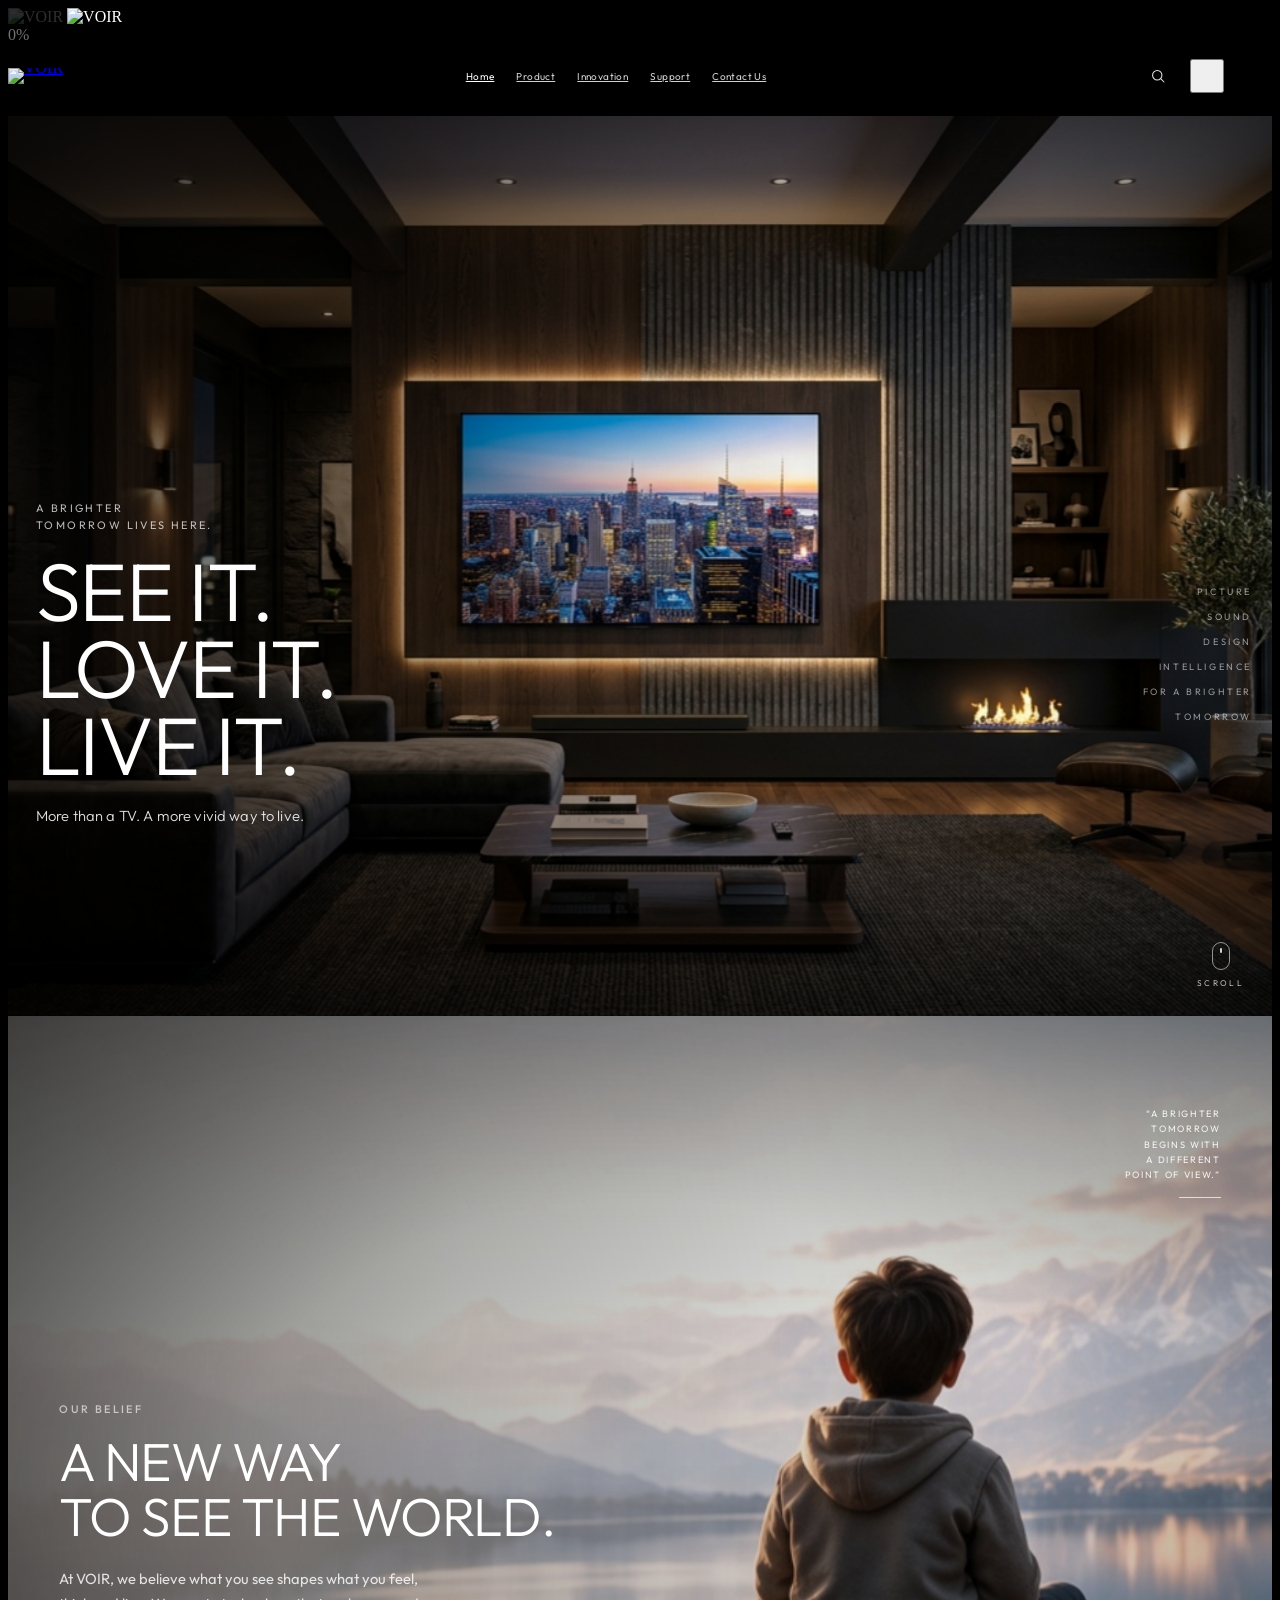
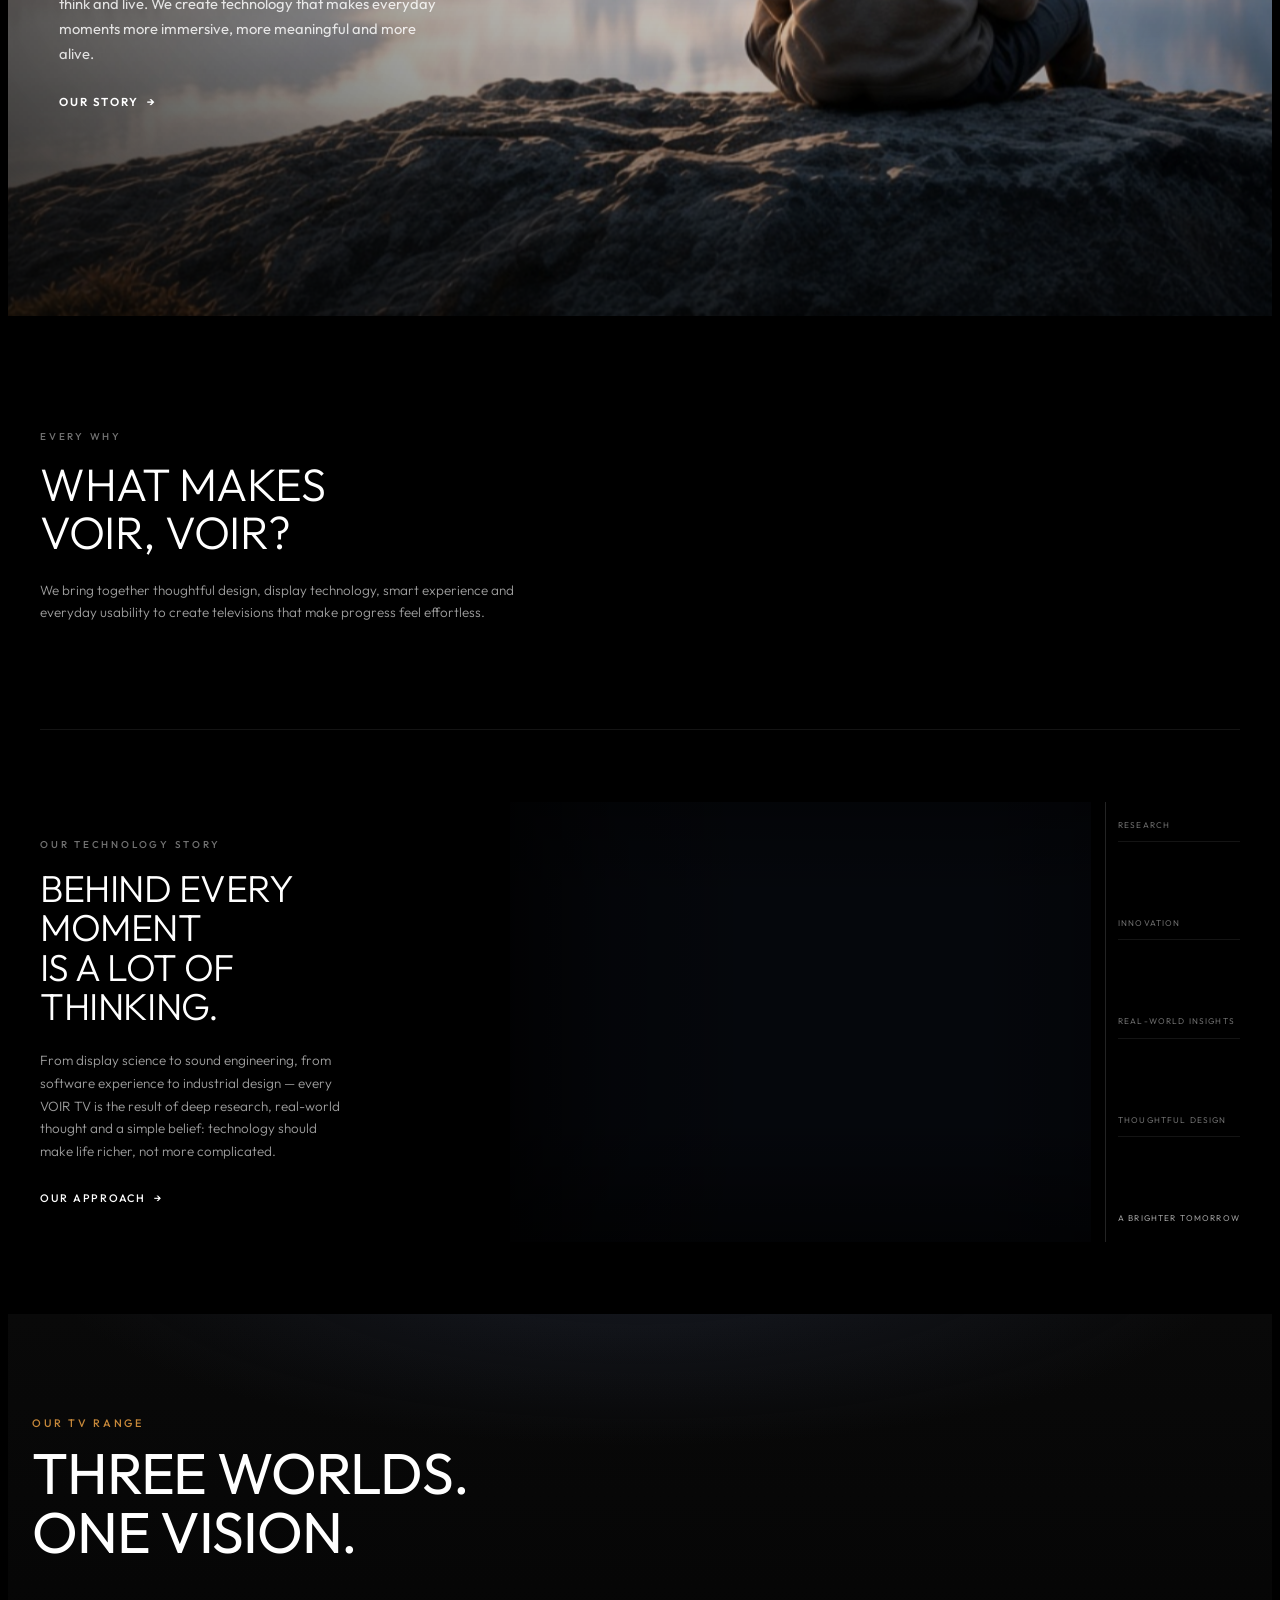
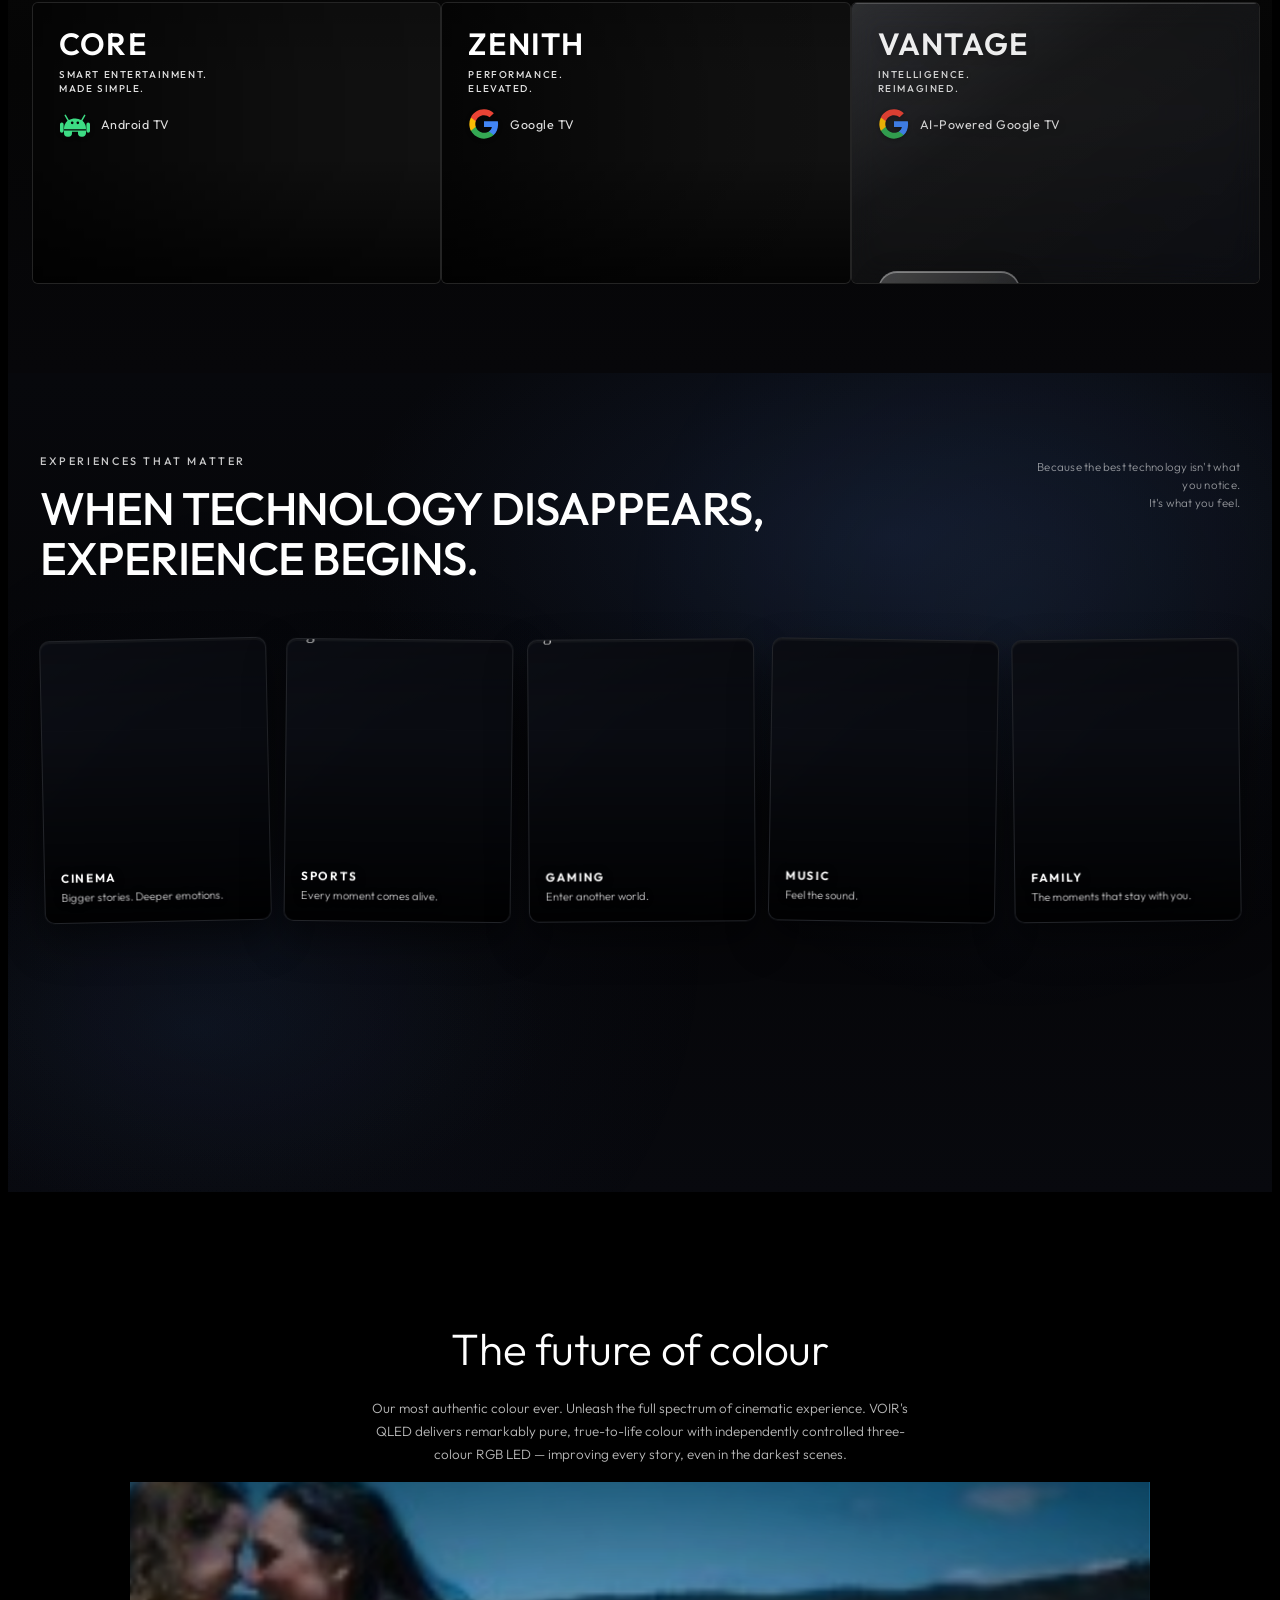
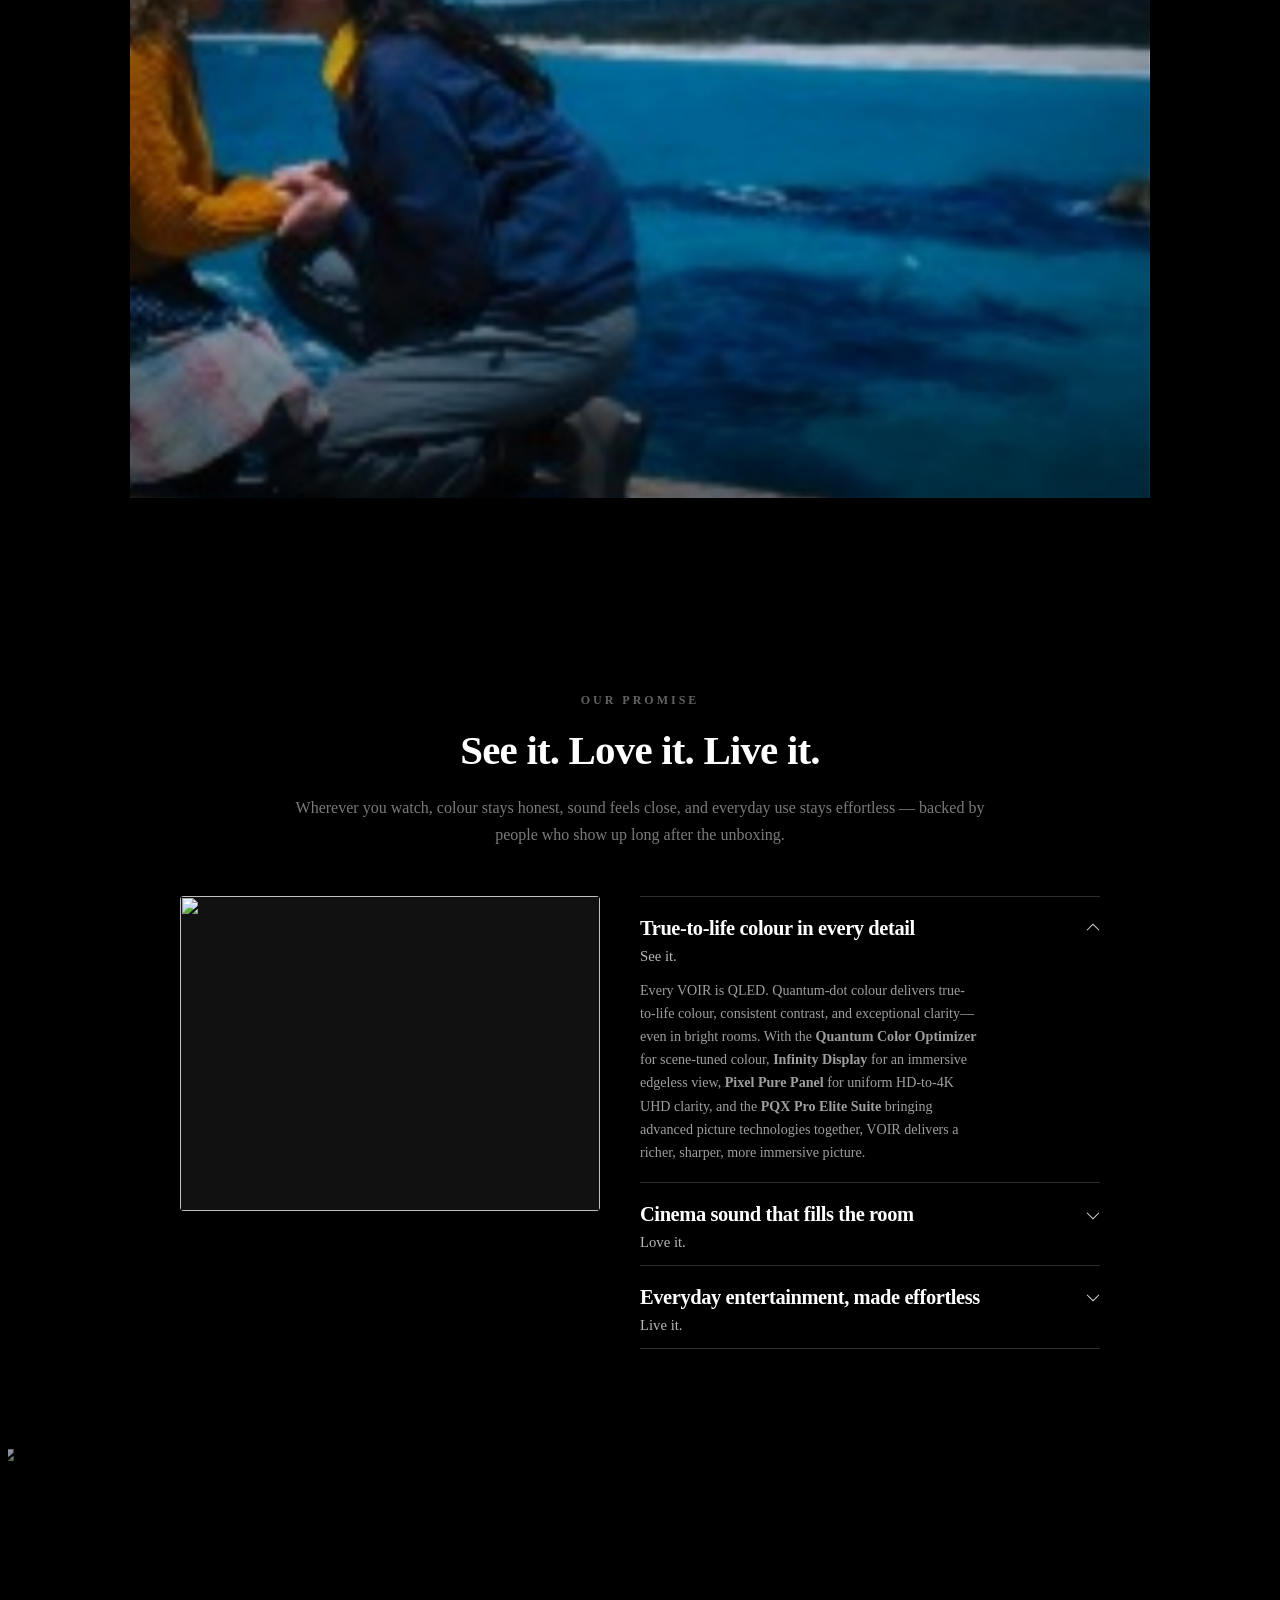
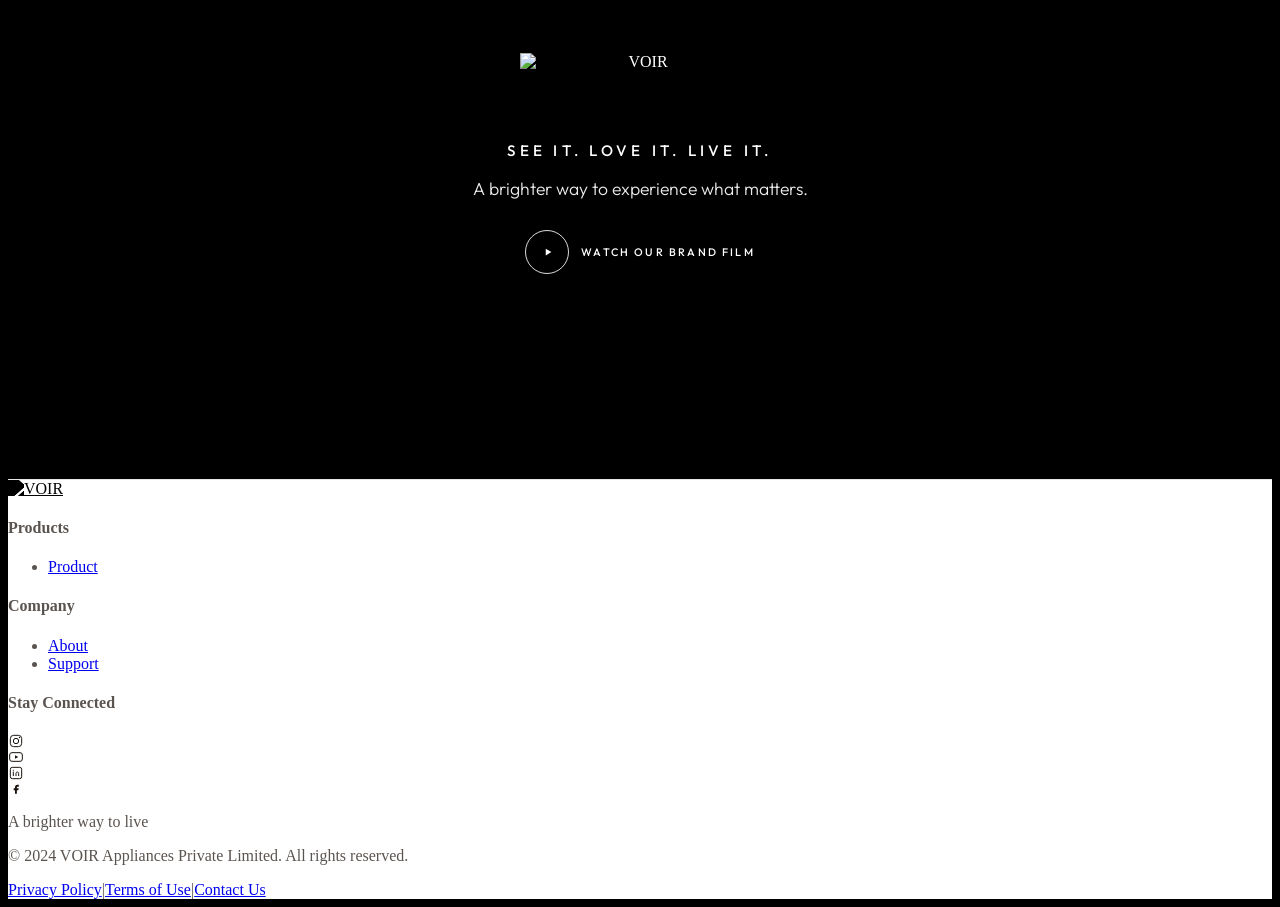
==== commit 9c1e9e3d: "Enhance TV series section in index.html with updated platform logos and a new "Coming Soon" card for" ====
--- a/index.html
+++ b/index.html
@@ -273,7 +273,7 @@
                 <h3 class="tv-series__name">CORE</h3>
                 <p class="tv-series__tagline">SMART ENTERTAINMENT.<br />MADE SIMPLE.</p>
                 <p class="tv-series__platform">
-                  <img src="images/badges/android-14.svg" alt="" width="18" height="18" />
+                  <img class="tv-series__platform-logo" src="images/badges/android-14.svg" alt="Android" width="32" height="32" />
                   <span>Android TV</span>
                 </p>
               </div>
@@ -292,26 +292,30 @@
                 <h3 class="tv-series__name">ZENITH</h3>
                 <p class="tv-series__tagline">PERFORMANCE.<br />ELEVATED.</p>
                 <p class="tv-series__platform">
-                  <img src="images/badges/google-tv.svg" alt="" width="18" height="18" />
+                  <img class="tv-series__platform-logo" src="images/badges/google-tv.svg" alt="Google TV" width="32" height="32" />
                   <span>Google TV</span>
                 </p>
               </div>
             </div>
           </article>
 
-          <article class="tv-series__card" data-series="vantage">
+          <article class="tv-series__card tv-series__card--soon" data-series="vantage" aria-label="Vantage — Coming soon">
             <div class="tv-series__media" aria-hidden="true">
               <img class="tv-series__image" src="images/showcase-tv.jpg" alt="" loading="lazy" decoding="async" />
               <div class="tv-series__shade"></div>
             </div>
+            <div class="tv-series__frost" aria-hidden="true"></div>
             <div class="tv-series__body">
               <div class="tv-series__top">
                 <h3 class="tv-series__name">VANTAGE</h3>
                 <p class="tv-series__tagline">INTELLIGENCE.<br />REIMAGINED.</p>
                 <p class="tv-series__platform">
-                  <img src="images/badges/google-tv.svg" alt="" width="18" height="18" />
+                  <img class="tv-series__platform-logo" src="images/badges/google-tv.svg" alt="Google TV" width="32" height="32" />
                   <span>AI-Powered Google TV</span>
                 </p>
+              </div>
+              <div class="tv-series__soon">
+                <span class="tv-series__soon-pill">COMING SOON</span>
               </div>
             </div>
           </article>
--- a/css/homepage.css
+++ b/css/homepage.css
@@ -1883,20 +1883,22 @@
   margin: 0;
   display: inline-flex;
   align-items: center;
-  gap: 8px;
-  font-family: "Outfit", sans-serif;
-  font-size: 0.68rem;
+  gap: 10px;
+  font-family: "Outfit", sans-serif;
+  font-size: 0.78rem;
   font-weight: 400;
   letter-spacing: 0.04em;
-  color: rgba(255, 255, 255, 0.82);
-}
-
+  color: rgba(255, 255, 255, 0.88);
+}
+
+.tv-series__platform-logo,
 .tv-series__platform img {
-  width: 16px;
-  height: 16px;
+  width: 32px;
+  height: 32px;
+  flex-shrink: 0;
   object-fit: contain;
   display: block;
-  filter: brightness(1.05);
+  filter: drop-shadow(0 1px 2px rgba(0, 0, 0, 0.35));
 }
 
 .tv-series__blurb {
@@ -1935,6 +1937,131 @@
   letter-spacing: 0.16em;
   text-transform: uppercase;
   color: rgba(255, 255, 255, 0.88);
+}
+
+/* Vantage — Coming Soon (blur + glass) */
+.tv-series__card--soon {
+  cursor: default;
+}
+
+.tv-series__card--soon .tv-series__image {
+  filter: blur(10px) saturate(1.05) brightness(0.78);
+  transform: scale(1.12);
+}
+
+.tv-series__card--soon:hover .tv-series__image {
+  transform: scale(1.16);
+  filter: blur(8px) saturate(1.1) brightness(0.82);
+}
+
+.tv-series__card--soon .tv-series__shade {
+  background:
+    linear-gradient(135deg, rgba(8, 10, 16, 0.55) 0%, rgba(8, 10, 16, 0.2) 45%, rgba(8, 10, 16, 0.65) 100%),
+    linear-gradient(180deg, rgba(0, 0, 0, 0.25) 0%, transparent 40%, rgba(0, 0, 0, 0.55) 100%);
+}
+
+.tv-series__frost {
+  position: absolute;
+  inset: 0;
+  z-index: 1;
+  pointer-events: none;
+  background:
+    linear-gradient(145deg, rgba(255, 255, 255, 0.14) 0%, rgba(255, 255, 255, 0.04) 38%, rgba(255, 255, 255, 0.02) 100%);
+  backdrop-filter: blur(14px) saturate(1.2);
+  -webkit-backdrop-filter: blur(14px) saturate(1.2);
+  box-shadow: inset 0 1px 0 rgba(255, 255, 255, 0.18);
+}
+
+.tv-series__card--soon .tv-series__body {
+  z-index: 2;
+  justify-content: space-between;
+}
+
+.tv-series__card--soon .tv-series__top {
+  opacity: 0.92;
+}
+
+.tv-series__card--soon .tv-series__name,
+.tv-series__card--soon .tv-series__tagline,
+.tv-series__card--soon .tv-series__platform {
+  text-shadow: 0 1px 12px rgba(0, 0, 0, 0.35);
+}
+
+.tv-series__soon {
+  display: flex;
+  justify-content: flex-start;
+  align-items: flex-end;
+  margin-top: auto;
+  padding-top: 18px;
+}
+
+.tv-series__soon-pill {
+  position: relative;
+  display: inline-flex;
+  align-items: center;
+  justify-content: center;
+  padding: 11px 18px;
+  border-radius: 999px;
+  border: 1px solid rgba(255, 255, 255, 0.28);
+  background: linear-gradient(135deg, rgba(255, 255, 255, 0.22) 0%, rgba(255, 255, 255, 0.08) 100%);
+  backdrop-filter: blur(18px) saturate(1.35);
+  -webkit-backdrop-filter: blur(18px) saturate(1.35);
+  box-shadow:
+    0 8px 28px rgba(0, 0, 0, 0.28),
+    inset 0 1px 0 rgba(255, 255, 255, 0.35);
+  font-family: "Outfit", sans-serif;
+  font-size: 0.7rem;
+  font-weight: 500;
+  letter-spacing: 0.2em;
+  text-transform: uppercase;
+  color: #fff;
+  overflow: hidden;
+}
+
+.tv-series__soon-pill::before {
+  content: "";
+  position: absolute;
+  inset: 0;
+  background: linear-gradient(
+    110deg,
+    transparent 20%,
+    rgba(255, 255, 255, 0.35) 45%,
+    transparent 70%
+  );
+  transform: translateX(-120%);
+  animation: tvSoonShine 3.6s ease-in-out infinite;
+}
+
+@keyframes tvSoonShine {
+  0%,
+  55% {
+    transform: translateX(-120%);
+  }
+  80%,
+  100% {
+    transform: translateX(120%);
+  }
+}
+
+.tv-series__card--soon:hover {
+  border-color: rgba(255, 255, 255, 0.32);
+}
+
+.tv-series__card--soon:hover .tv-series__soon-pill {
+  border-color: rgba(255, 255, 255, 0.42);
+  background: linear-gradient(135deg, rgba(255, 255, 255, 0.28) 0%, rgba(255, 255, 255, 0.1) 100%);
+}
+
+@media (prefers-reduced-motion: reduce) {
+  .tv-series__soon-pill::before {
+    animation: none;
+  }
+
+  .tv-series__card--soon .tv-series__image,
+  .tv-series__card--soon:hover .tv-series__image {
+    filter: blur(10px) saturate(1.05) brightness(0.78);
+    transform: scale(1.12);
+  }
 }
 
 @media (prefers-reduced-motion: reduce) {
@@ -2753,6 +2880,17 @@
     font-size: 1.45rem;
   }
 
+  .tv-series__platform {
+    font-size: 0.74rem;
+    gap: 9px;
+  }
+
+  .tv-series__platform-logo,
+  .tv-series__platform img {
+    width: 28px;
+    height: 28px;
+  }
+
   .tv-series__body {
     padding: 16px;
   }
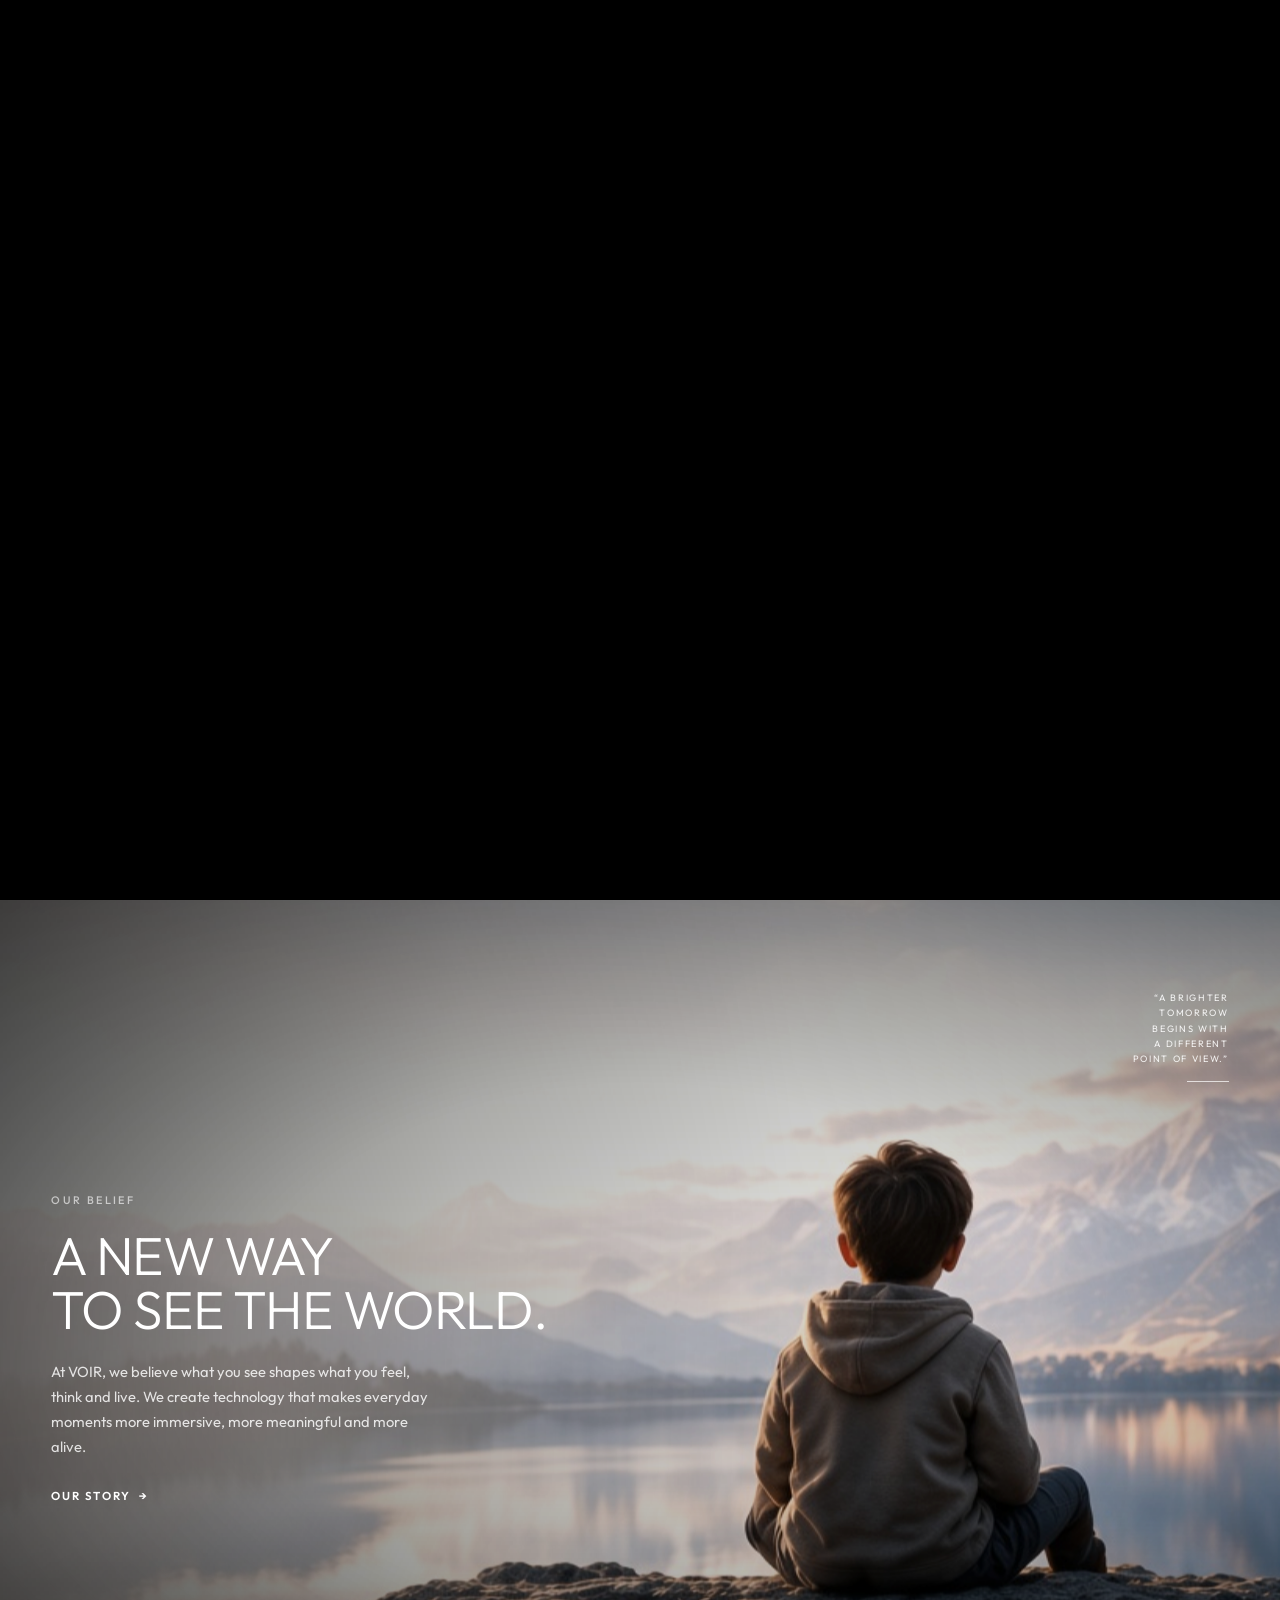
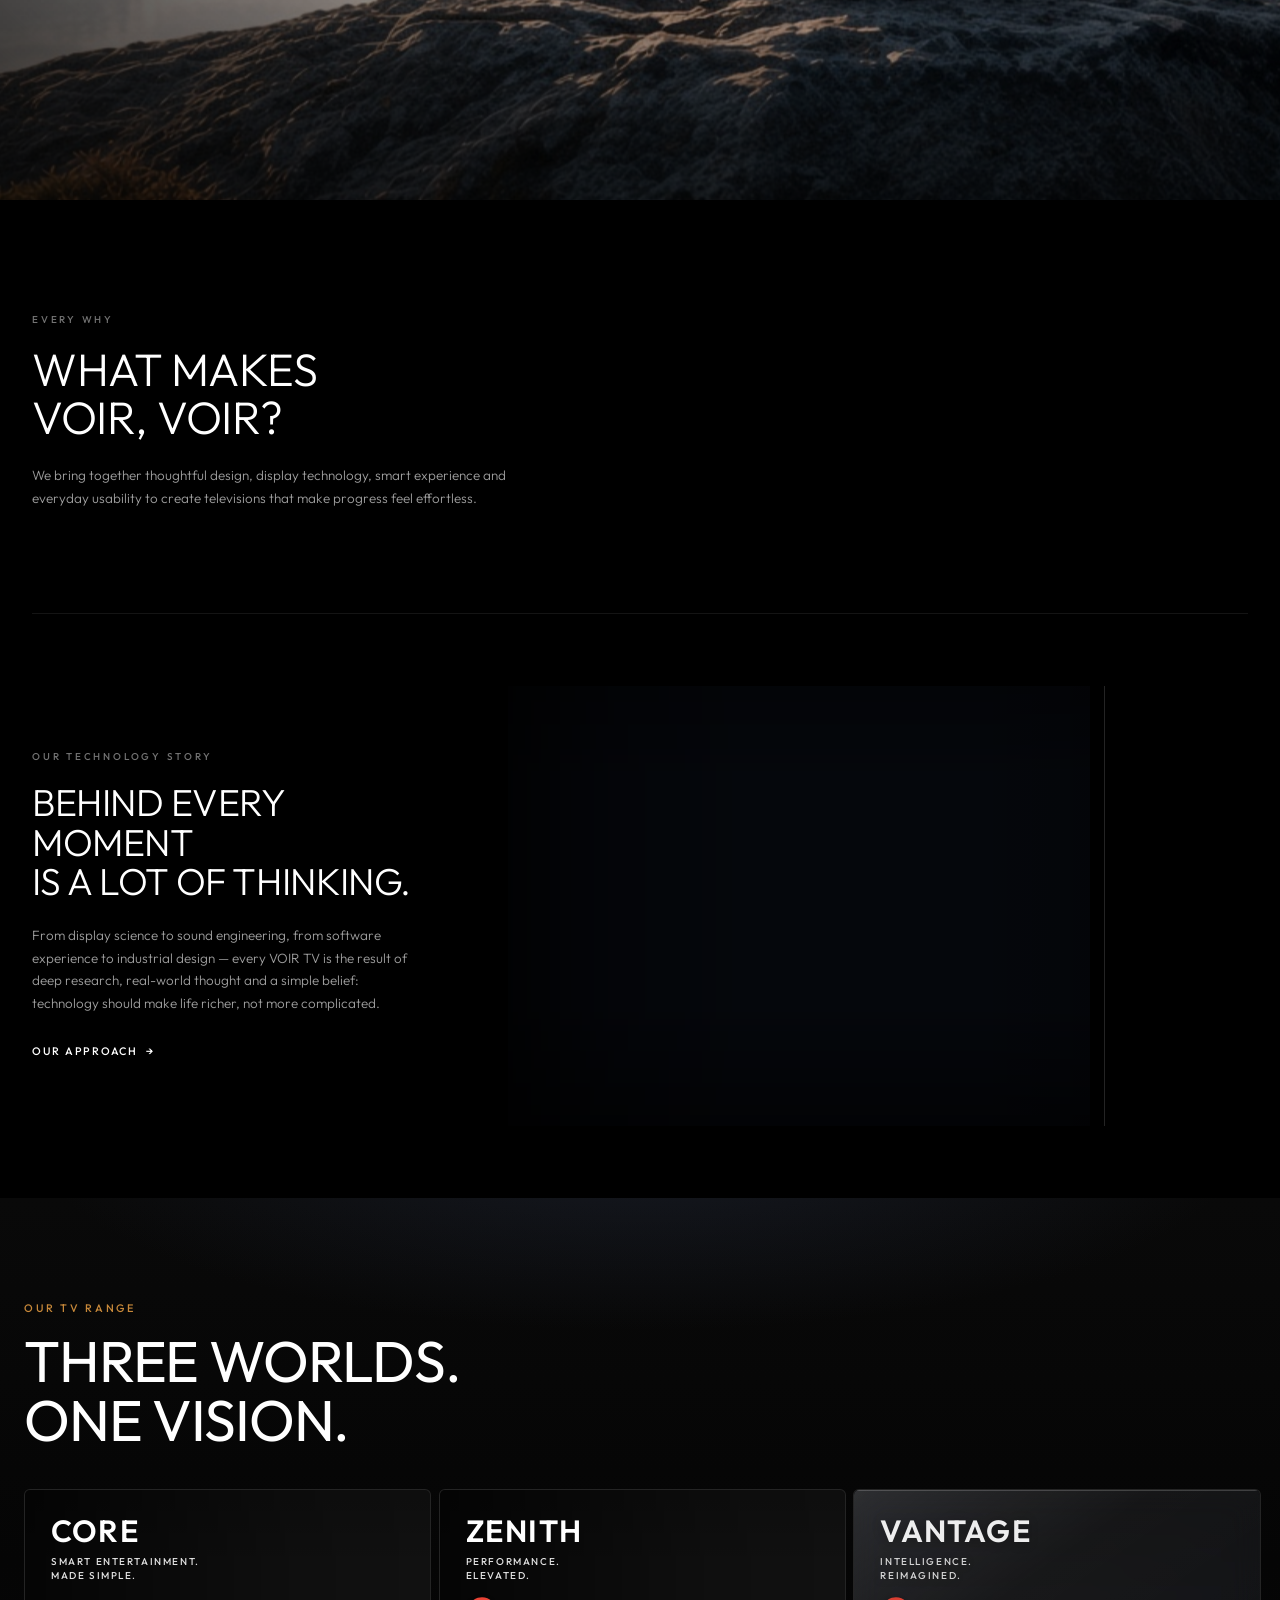
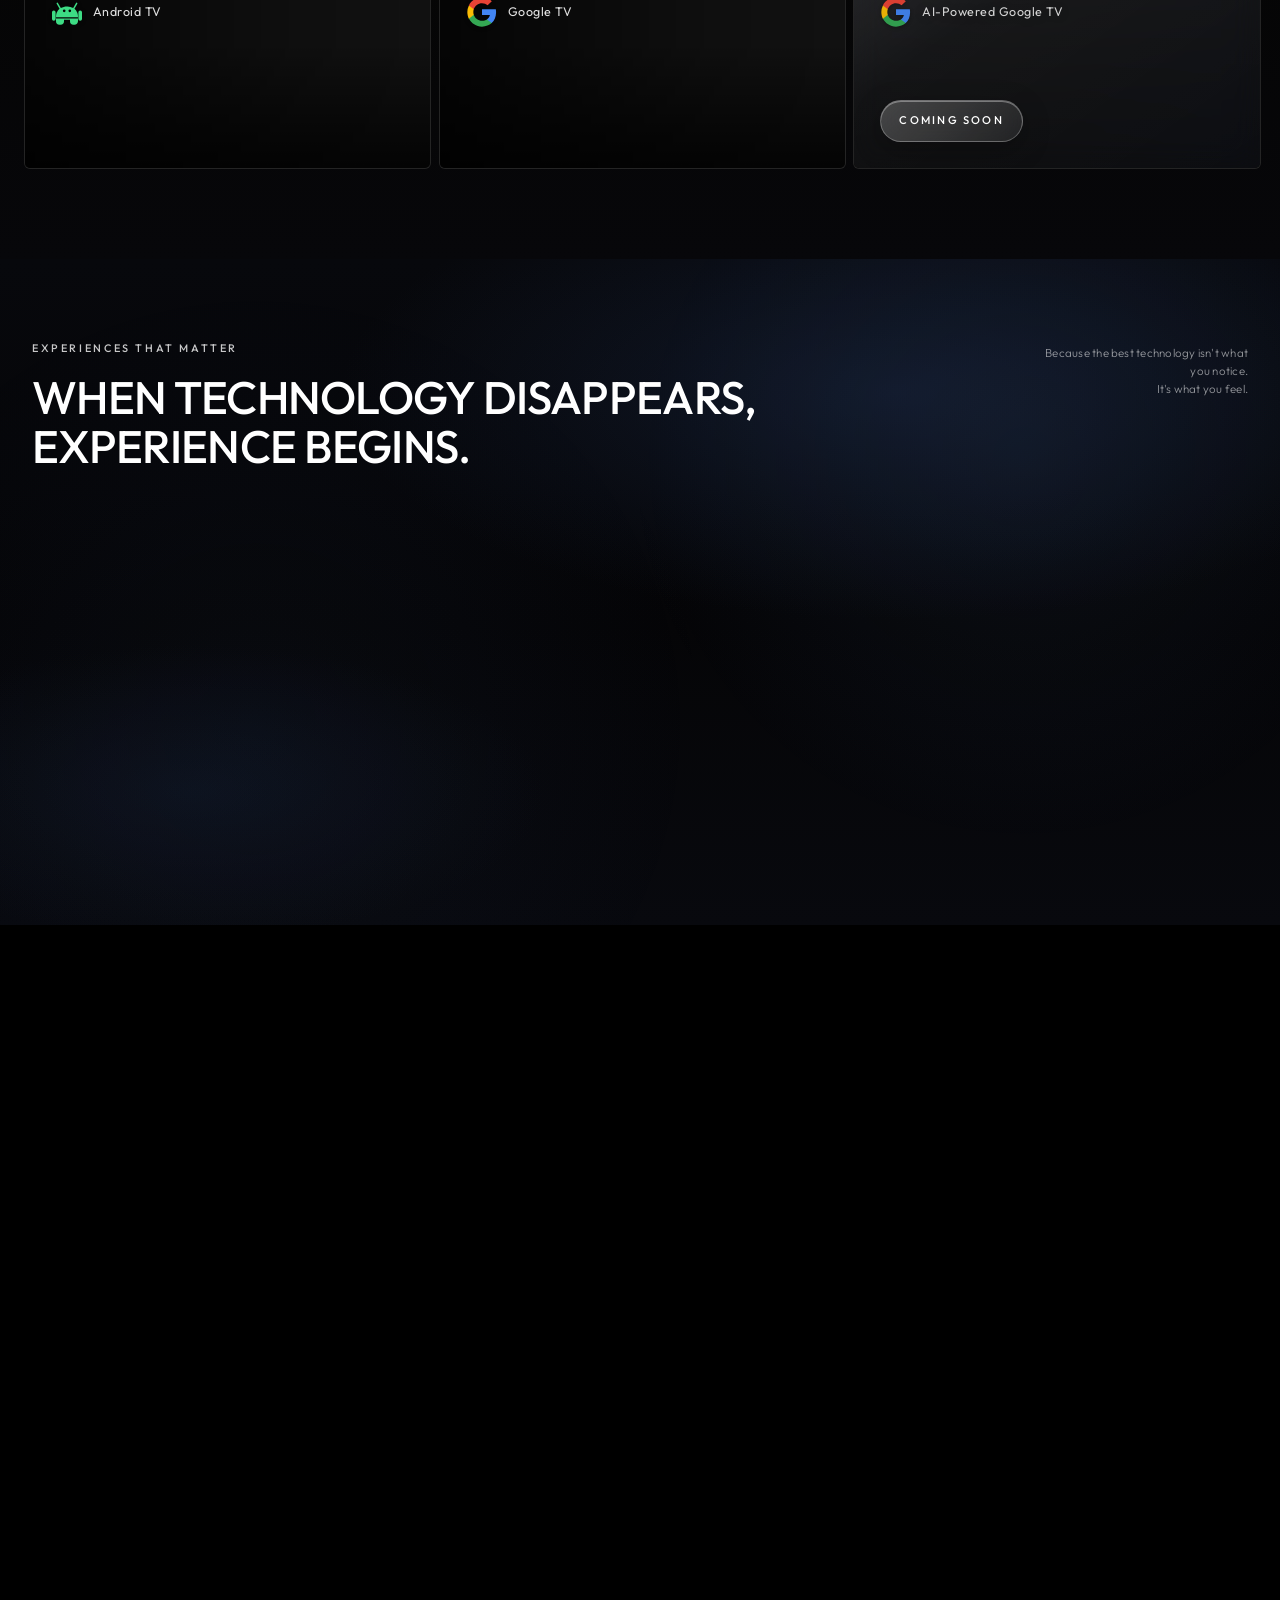
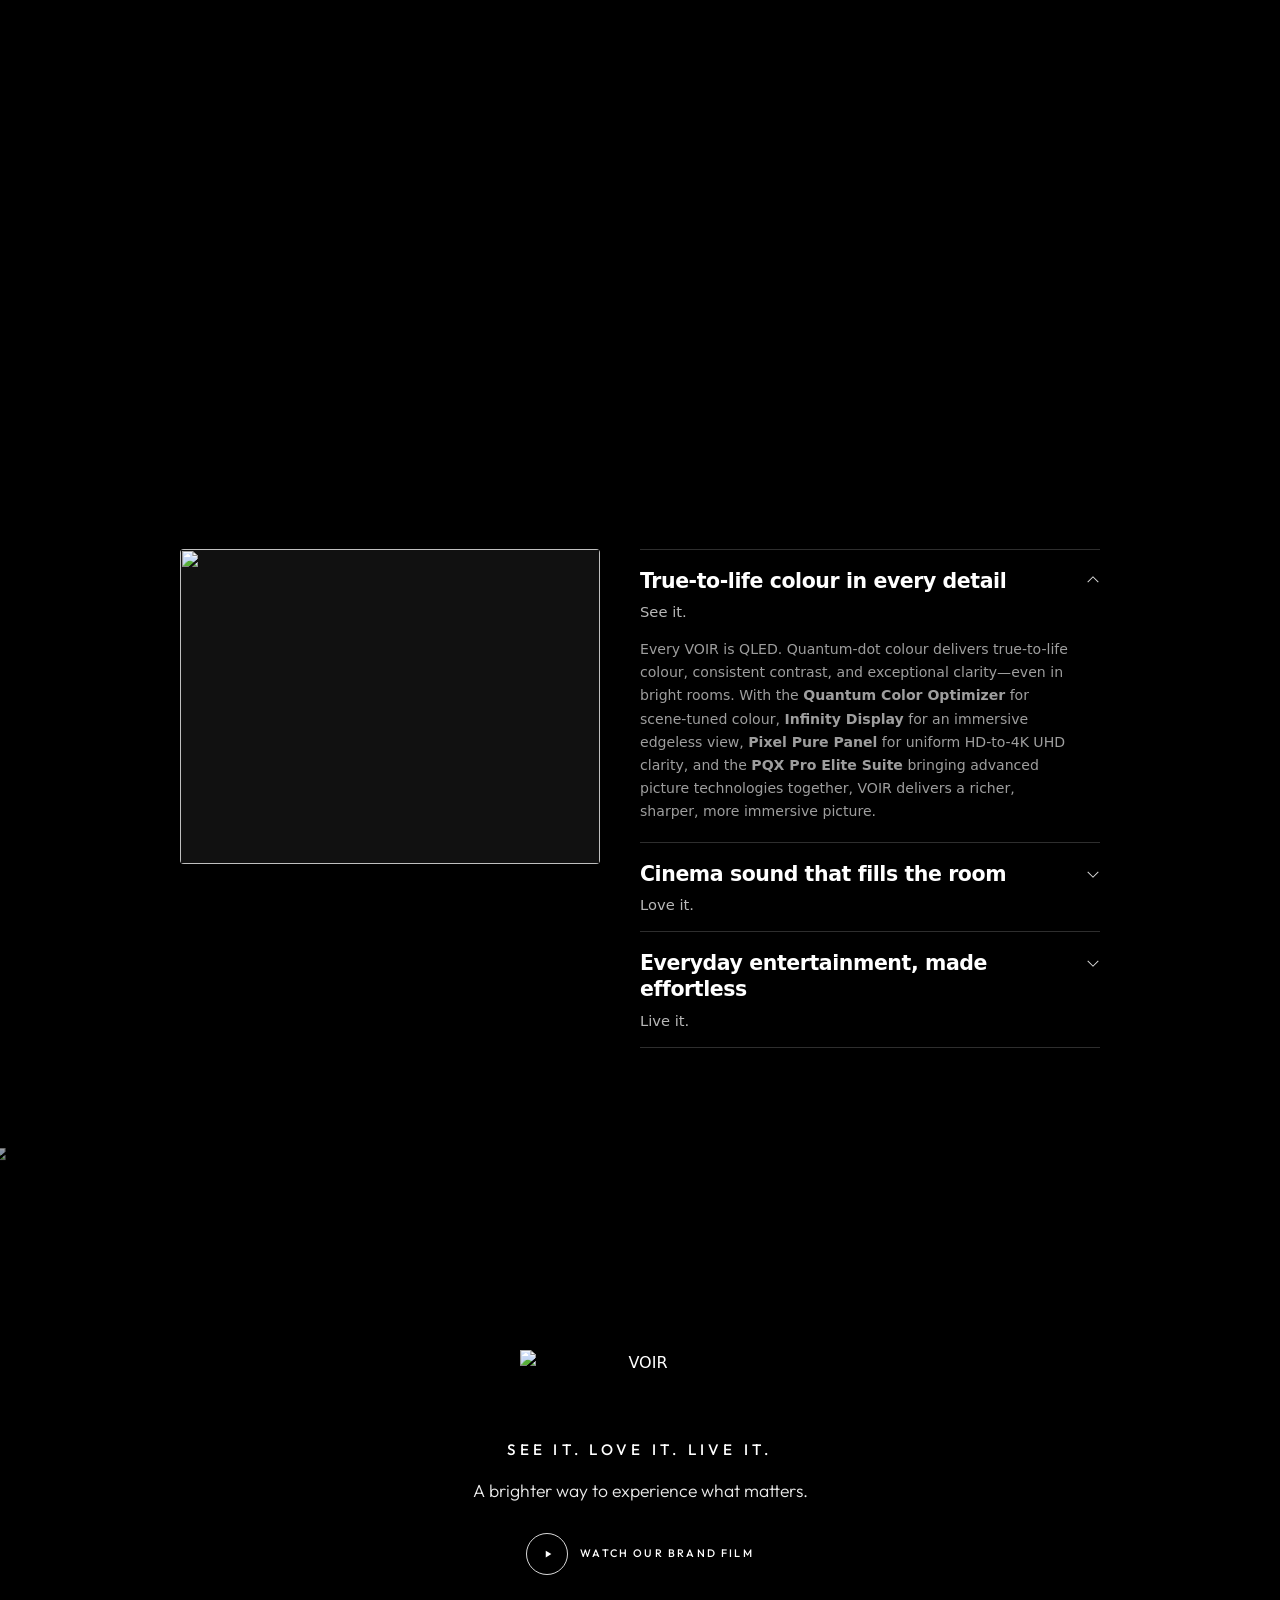
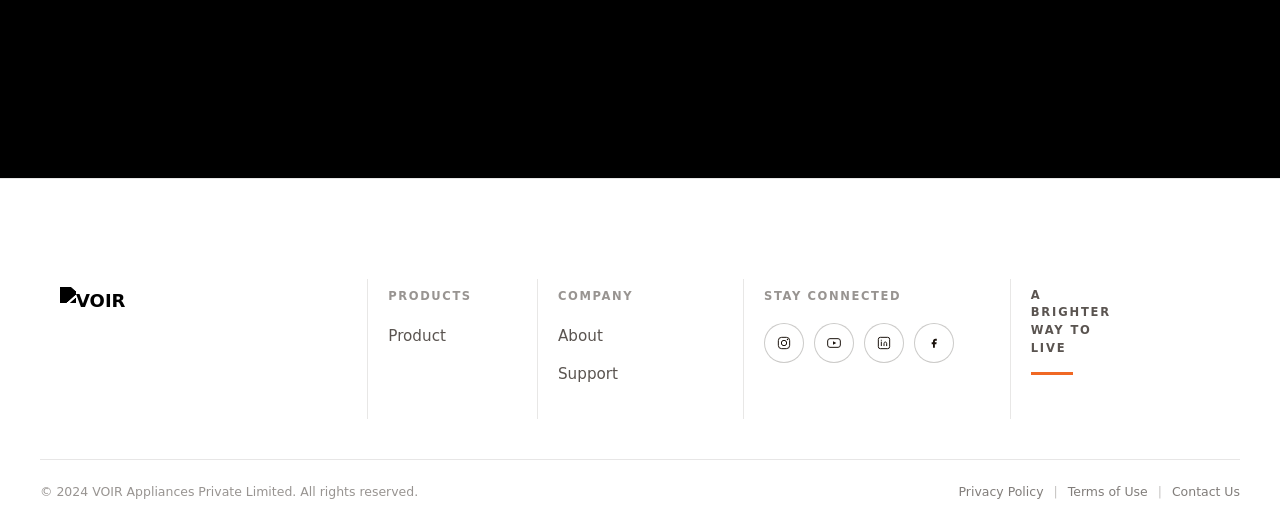
==== commit 288987aa: "Update homepage to replace image slides with video slides in the hero section, enhancing visual enga" ====
--- a/index.html
+++ b/index.html
@@ -11,7 +11,7 @@
   <link rel="stylesheet" href="css/main.css?v=46" />
   <link rel="stylesheet" href="css/animations.css?v=10" />
   <link rel="stylesheet" href="css/pages.css?v=52" />
-  <link rel="stylesheet" href="css/homepage.css?v=58" />
+  <link rel="stylesheet" href="css/homepage.css?v=60" />
 </head>
 <body class="page-home">
   <div class="cursor" id="cursor" aria-hidden="true">
@@ -35,50 +35,54 @@
   <main id="main">
 
     <!-- ============================================
-         HERO — Cinematic living-room (reference match)
+         HERO — Cinematic video slides (v1–v4)
          ============================================ -->
     <section class="voir-hero" id="purpose" aria-label="VOIR See it. Love it. Live it.">
       <div class="voir-hero__media" aria-hidden="true">
         <div class="voir-hero__slides">
           <div class="voir-hero__slide is-active">
-            <img
-              src="images/hero-living-room-01.jpg"
-              alt=""
-              width="3840"
-              height="2160"
-              decoding="async"
-              fetchpriority="high"
-            />
+            <video
+              class="voir-hero__video"
+              muted
+              playsinline
+              preload="auto"
+              aria-hidden="true"
+            >
+              <source src="v1.mp4" type="video/mp4" />
+            </video>
           </div>
           <div class="voir-hero__slide">
-            <img
-              src="images/hero-living-room-02.jpg"
-              alt=""
-              width="3840"
-              height="2160"
-              decoding="async"
-              loading="lazy"
-            />
+            <video
+              class="voir-hero__video"
+              muted
+              playsinline
+              preload="metadata"
+              aria-hidden="true"
+            >
+              <source src="v2.mp4" type="video/mp4" />
+            </video>
           </div>
           <div class="voir-hero__slide">
-            <img
-              src="images/hero-living-room-03.jpg"
-              alt=""
-              width="3840"
-              height="2160"
-              decoding="async"
-              loading="lazy"
-            />
+            <video
+              class="voir-hero__video"
+              muted
+              playsinline
+              preload="metadata"
+              aria-hidden="true"
+            >
+              <source src="v3.mp4" type="video/mp4" />
+            </video>
           </div>
           <div class="voir-hero__slide">
-            <img
-              src="images/hero-living-room-04.jpg"
-              alt=""
-              width="3840"
-              height="2160"
-              decoding="async"
-              loading="lazy"
-            />
+            <video
+              class="voir-hero__video"
+              muted
+              playsinline
+              preload="metadata"
+              aria-hidden="true"
+            >
+              <source src="v4.mp4" type="video/mp4" />
+            </video>
           </div>
         </div>
         <div class="voir-hero__wash"></div>
@@ -230,7 +234,7 @@
                 poster="images/tv-hero.jpg"
                 aria-label="VOIR cinematic television experience"
               >
-                <source src="vidio%20hero.mp4" type="video/mp4" />
+                <source src="dog-view.mp4" type="video/mp4" />
               </video>
               <div class="story__visual-fade" aria-hidden="true"></div>
             </div>
@@ -346,7 +350,17 @@
           <article class="tech-showcase__card" role="listitem" tabindex="0" data-depth="2">
             <div class="tech-showcase__card-inner">
               <div class="tech-showcase__media">
-                <img class="tech-showcase__img" src="images/exp-cinema.jpg" alt="Astronaut cinematic scene on a VOIR television" loading="lazy" decoding="async" />
+                <video
+                  class="tech-showcase__video"
+                  muted
+                  loop
+                  playsinline
+                  autoplay
+                  preload="metadata"
+                  aria-label="Cinema experience on a VOIR television"
+                >
+                  <source src="v1.mp4" type="video/mp4" />
+                </video>
               </div>
               <div class="tech-showcase__glass" aria-hidden="true"></div>
               <div class="tech-showcase__shade" aria-hidden="true"></div>
@@ -362,7 +376,17 @@
           <article class="tech-showcase__card" role="listitem" tabindex="0" data-depth="1">
             <div class="tech-showcase__card-inner">
               <div class="tech-showcase__media">
-                <img class="tech-showcase__img" src="images/exp-sports.jpg" alt="Stadium cricket action for sports viewing" loading="lazy" decoding="async" />
+                <video
+                  class="tech-showcase__video"
+                  muted
+                  loop
+                  playsinline
+                  autoplay
+                  preload="metadata"
+                  aria-label="Sports viewing experience"
+                >
+                  <source src="v2.mp4" type="video/mp4" />
+                </video>
               </div>
               <div class="tech-showcase__glass" aria-hidden="true"></div>
               <div class="tech-showcase__shade" aria-hidden="true"></div>
@@ -378,7 +402,17 @@
           <article class="tech-showcase__card" role="listitem" tabindex="0" data-depth="3">
             <div class="tech-showcase__card-inner">
               <div class="tech-showcase__media">
-                <img class="tech-showcase__img" src="images/exp-gaming.jpg" alt="Neon racing scene for immersive gaming" loading="lazy" decoding="async" />
+                <video
+                  class="tech-showcase__video"
+                  muted
+                  loop
+                  playsinline
+                  autoplay
+                  preload="metadata"
+                  aria-label="Immersive gaming experience"
+                >
+                  <source src="v3.mp4" type="video/mp4" />
+                </video>
               </div>
               <div class="tech-showcase__glass" aria-hidden="true"></div>
               <div class="tech-showcase__shade" aria-hidden="true"></div>
@@ -394,7 +428,17 @@
           <article class="tech-showcase__card" role="listitem" tabindex="0" data-depth="0">
             <div class="tech-showcase__card-inner">
               <div class="tech-showcase__media">
-                <img class="tech-showcase__img" src="images/exp-music.jpg" alt="Musician performing acoustic guitar" loading="lazy" decoding="async" />
+                <video
+                  class="tech-showcase__video"
+                  muted
+                  loop
+                  playsinline
+                  autoplay
+                  preload="metadata"
+                  aria-label="Music listening experience"
+                >
+                  <source src="v4.mp4" type="video/mp4" />
+                </video>
               </div>
               <div class="tech-showcase__glass" aria-hidden="true"></div>
               <div class="tech-showcase__shade" aria-hidden="true"></div>
@@ -410,7 +454,17 @@
           <article class="tech-showcase__card" role="listitem" tabindex="0" data-depth="2">
             <div class="tech-showcase__card-inner">
               <div class="tech-showcase__media">
-                <img class="tech-showcase__img" src="images/exp-family.jpg" alt="Family watching television together" loading="lazy" decoding="async" />
+                <video
+                  class="tech-showcase__video"
+                  muted
+                  loop
+                  playsinline
+                  autoplay
+                  preload="metadata"
+                  aria-label="Family watching together"
+                >
+                  <source src="v5.mp4" type="video/mp4" />
+                </video>
               </div>
               <div class="tech-showcase__glass" aria-hidden="true"></div>
               <div class="tech-showcase__shade" aria-hidden="true"></div>
@@ -585,6 +639,6 @@
   <script src="js/chrome.js?v=19"></script>
   <script src="js/cursor.js?v=3"></script>
   <script src="js/app.js?v=41"></script>
-  <script src="js/homepage.js?v=37"></script>
+  <script src="js/homepage.js?v=39"></script>
 </body>
 </html>
--- a/css/main.css
+++ b/css/main.css
@@ -0,0 +1,4375 @@
+/* ============================================
+   VOIR — Design System & Layout
+   ============================================ */
+
+:root {
+  --color-bg-dark: #fff7f0;
+  --color-bg-mid: #ffffff;
+  --color-bg-elevated: #ffffff;
+  --color-bg-light: #fff1e6;
+  --color-bg-white: #ffffff;
+  --color-bg-warm: #fff8f2;
+  --color-bg-cool: #fff5ec;
+  --color-bg-mint: #fff7f0;
+  --color-bg-lavender: #fff3e8;
+  --color-ink: #1a120c;
+
+  --color-accent: #f06824;
+  --color-accent-hover: #ff7a38;
+  --color-accent-2: #ff7a38;
+  --color-coral: #f06824;
+  --color-teal: #f06824;
+  --color-teal-hover: #ff7a38;
+  --color-blue: #f06824;
+  --color-blue-hover: #ff7a38;
+  --color-violet: #f06824;
+  --color-violet-hover: #ff7a38;
+  --color-orange-soft: rgba(240, 104, 36, 0.12);
+  --color-orange-glow: rgba(240, 104, 36, 0.28);
+
+  --color-text-primary: #1a120c;
+  --color-text-secondary: #5c4a3d;
+  --color-text-dark: #1a120c;
+  --color-text-muted: #8a7464;
+  --color-border: rgba(26, 18, 12, 0.1);
+  --color-border-dark: rgba(26, 18, 12, 0.16);
+  --font-sans: "Inter", system-ui, -apple-system, sans-serif;
+  --font-display: "Inter", system-ui, -apple-system, sans-serif;
+  --font-title: "Inter", system-ui, -apple-system, sans-serif;
+  --nav-height: 72px;
+  --container: min(1200px, calc(100% - 48px));
+  --ease-out-expo: cubic-bezier(0.16, 1, 0.3, 1);
+  --ease-out-quart: cubic-bezier(0.25, 1, 0.5, 1);
+  --radius: 16px;
+  --radius-sm: 10px;
+  --radius-lg: 24px;
+}
+
+*,
+*::before,
+*::after {
+  box-sizing: border-box;
+  margin: 0;
+  padding: 0;
+}
+
+html {
+  font-size: 16px;
+  -webkit-font-smoothing: antialiased;
+  -moz-osx-font-smoothing: grayscale;
+}
+
+html.lenis,
+html.lenis body {
+  height: auto;
+}
+
+.lenis.lenis-smooth {
+  scroll-behavior: auto !important;
+}
+
+body {
+  font-family: var(--font-sans);
+  background: var(--color-bg-white);
+  color: var(--color-text-primary);
+  line-height: 1.6;
+  overflow-x: hidden;
+}
+
+img {
+  max-width: 100%;
+  display: block;
+}
+
+a {
+  color: inherit;
+  text-decoration: none;
+}
+
+ul {
+  list-style: none;
+}
+
+button,
+input {
+  font: inherit;
+  border: none;
+  background: none;
+  color: inherit;
+}
+
+button {
+  cursor: pointer;
+}
+
+.sr-only {
+  position: absolute;
+  width: 1px;
+  height: 1px;
+  padding: 0;
+  margin: -1px;
+  overflow: hidden;
+  clip: rect(0, 0, 0, 0);
+  white-space: nowrap;
+  border: 0;
+}
+
+.container {
+  width: var(--container);
+  margin-inline: auto;
+}
+
+/* ---------- Buttons ---------- */
+
+.btn {
+  display: inline-flex;
+  align-items: center;
+  justify-content: center;
+  gap: 8px;
+  padding: 14px 28px;
+  border-radius: 999px;
+  font-size: 0.9375rem;
+  font-weight: 500;
+  letter-spacing: 0.01em;
+  transition: transform 0.4s var(--ease-out-expo), background 0.35s ease, color 0.35s ease, box-shadow 0.35s ease;
+  position: relative;
+  overflow: hidden;
+  will-change: transform;
+}
+
+.btn--primary {
+  background: var(--color-accent);
+  color: #fff;
+}
+
+.btn--primary:hover {
+  background: var(--color-accent-hover);
+  box-shadow: 0 12px 40px var(--color-orange-glow);
+}
+
+.btn--secondary {
+  background: transparent;
+  color: #fff;
+  border: 1px solid rgba(255, 255, 255, 0.45);
+}
+
+.btn--secondary:hover {
+  background: rgba(255, 255, 255, 0.12);
+  box-shadow: 0 12px 40px rgba(26, 18, 12, 0.18);
+}
+
+.btn--blue {
+  background: var(--color-blue);
+  color: #fff;
+}
+
+.btn--blue:hover {
+  background: var(--color-blue-hover);
+  box-shadow: 0 12px 40px var(--color-orange-glow);
+}
+
+.btn--teal {
+  background: var(--color-teal);
+  color: #fff;
+}
+
+.btn--teal:hover {
+  background: var(--color-teal-hover);
+  box-shadow: 0 12px 40px var(--color-orange-glow);
+}
+
+.btn--ghost {
+  background: transparent;
+  color: var(--color-text-primary);
+  border: 1px solid rgba(0, 0, 0, 0.18);
+}
+
+.btn--ghost:hover {
+  border-color: rgba(0, 0, 0, 0.4);
+  background: rgba(0, 0, 0, 0.04);
+}
+
+.btn--ghost-light {
+  background: transparent;
+  color: #fff;
+  border: 1px solid rgba(255, 255, 255, 0.55);
+  text-transform: uppercase;
+  letter-spacing: 0.12em;
+  font-size: 0.8125rem;
+  font-weight: 500;
+  padding: 14px 28px;
+}
+
+.btn--ghost-light:hover {
+  background: rgba(255, 255, 255, 0.08);
+  border-color: #fff;
+}
+
+/* ---------- Section primitives ---------- */
+
+.section {
+  padding: 80px 0;
+  position: relative;
+}
+
+.section__header {
+  margin-bottom: 64px;
+  max-width: 640px;
+}
+
+.section__header--center {
+  text-align: center;
+  margin-inline: auto;
+}
+
+.section__eyebrow {
+  font-size: 0.8125rem;
+  font-weight: 500;
+  letter-spacing: 0.14em;
+  text-transform: uppercase;
+  color: var(--color-accent);
+  margin-bottom: 16px;
+}
+
+.section__eyebrow--coral,
+.section__eyebrow--teal,
+.section__eyebrow--blue,
+.section__eyebrow--violet { color: var(--color-accent); }
+
+.section__title {
+  font-family: var(--font-title);
+  font-size: clamp(2rem, 4vw, 3.25rem);
+  font-weight: 600;
+  line-height: 1.15;
+  letter-spacing: -0.025em;
+}
+
+.section__lead {
+  margin-top: 16px;
+  font-size: 1.0625rem;
+  color: var(--color-text-secondary);
+  line-height: 1.7;
+  max-width: 560px;
+}
+
+.section__header--center .section__lead {
+  margin-inline: auto;
+}
+
+/* Split text helpers */
+.split-word,
+.split-line {
+  display: inline-block;
+  overflow: hidden;
+  vertical-align: top;
+}
+
+.split-word > span,
+.split-line > span {
+  display: inline-block;
+  will-change: transform;
+}
+
+/* ============================================
+   Preloader
+   ============================================ */
+
+.preloader {
+  position: fixed;
+  inset: 0;
+  z-index: 10000;
+  background: #ffffff;
+  display: flex;
+  align-items: center;
+  justify-content: center;
+  clip-path: inset(0 0 0 0);
+  will-change: clip-path, opacity;
+}
+
+.preloader.is-done {
+  pointer-events: none;
+}
+
+.preloader__inner {
+  text-align: center;
+  width: min(180px, 52vw);
+  display: flex;
+  flex-direction: column;
+  align-items: center;
+}
+
+.preloader__brand {
+  position: relative;
+  display: inline-block;
+  margin-bottom: 1.25rem;
+  line-height: 0;
+  opacity: 0;
+  transform: translateY(18px);
+  will-change: transform, opacity;
+}
+
+.preloader__brand-ghost,
+.preloader__brand-fill {
+  display: block;
+  width: min(220px, 62vw);
+  height: auto;
+  user-select: none;
+  pointer-events: none;
+}
+
+.preloader__brand-ghost {
+  opacity: 0.22;
+  filter: none;
+}
+
+.preloader__brand-fill {
+  position: absolute;
+  inset: 0;
+  width: 100%;
+  height: 100%;
+  object-fit: contain;
+  object-position: center;
+  clip-path: inset(0 100% 0 0);
+  will-change: clip-path;
+  opacity: 1;
+  filter: none;
+}
+
+.preloader__progress-wrap {
+  width: 100%;
+  height: 1.5px;
+  background: rgba(240, 104, 36, 0.16);
+  overflow: hidden;
+  margin-bottom: 0.65rem;
+  opacity: 0;
+  transform: scaleX(0.88);
+  transform-origin: center;
+}
+
+.preloader__progress {
+  height: 100%;
+  width: 100%;
+  background: var(--color-accent);
+  transform: scaleX(0);
+  transform-origin: left center;
+  will-change: transform;
+}
+
+.preloader__percent {
+  font-size: 0.6875rem;
+  font-weight: 400;
+  letter-spacing: 0.12em;
+  color: rgba(240, 104, 36, 0.55);
+  font-variant-numeric: tabular-nums;
+  opacity: 0;
+  min-height: 1.2em;
+}
+
+/* ============================================
+   Navigation
+   ============================================ */
+
+.nav {
+  position: fixed;
+  top: 0;
+  left: 0;
+  right: 0;
+  z-index: 1000;
+  height: var(--nav-height);
+  background: #fff;
+  border-bottom: 1px solid rgba(0, 0, 0, 0.08);
+  transition: transform 0.5s var(--ease-out-expo), background 0.4s ease, border-color 0.4s ease;
+}
+
+.nav.is-hidden {
+  transform: none;
+}
+
+.nav.is-menu-open {
+  transform: none !important;
+  z-index: 10060;
+  background: #fff;
+  border-bottom: 1px solid rgba(0, 0, 0, 0.08);
+  backdrop-filter: none;
+  -webkit-backdrop-filter: none;
+}
+
+.nav-drawer {
+  display: none;
+}
+
+.nav.is-scrolled {
+  background: #fff;
+  backdrop-filter: none;
+  -webkit-backdrop-filter: none;
+  border-bottom: 1px solid rgba(0, 0, 0, 0.08);
+}
+
+.nav__inner {
+  width: var(--container);
+  margin-inline: auto;
+  height: 100%;
+  display: flex;
+  align-items: center;
+  justify-content: space-between;
+  gap: clamp(16px, 2.5vw, 32px);
+}
+
+.nav__logo {
+  display: flex;
+  align-items: center;
+  z-index: 10;
+  text-decoration: none;
+  flex-shrink: 0;
+  line-height: 0;
+}
+
+.nav__actions {
+  display: flex;
+  align-items: center;
+  gap: 10px;
+  flex-shrink: 0;
+  margin-left: 4px;
+}
+
+.nav__logo-stack {
+  display: contents;
+}
+
+.nav__tagline {
+  display: none;
+}
+
+.nav__logo-mark {
+  width: 32px;
+  height: 32px;
+  border-radius: 8px;
+  background: var(--color-ink);
+  display: grid;
+  place-items: center;
+  font-size: 0.875rem;
+  font-weight: 700;
+  color: #fff;
+}
+
+.nav__links {
+  display: flex;
+  align-items: center;
+  justify-content: flex-end;
+  flex-wrap: nowrap;
+  gap: clamp(2px, 0.55vw, 8px);
+  margin-left: auto;
+  visibility: visible;
+  opacity: 1;
+}
+
+.nav__link {
+  position: relative;
+  padding: 8px clamp(8px, 0.9vw, 14px);
+  font-size: 1.05rem;
+  font-weight: 500;
+  color: rgba(0, 0, 0, 0.78);
+  transition: color 0.3s ease;
+  white-space: nowrap;
+  flex-shrink: 0;
+  visibility: visible;
+  opacity: 1;
+}
+
+.nav__link span {
+  position: relative;
+}
+
+.nav__link span::after {
+  content: "";
+  position: absolute;
+  left: 0;
+  bottom: -4px;
+  width: 100%;
+  height: 1px;
+  background: currentColor;
+  transform: scaleX(0);
+  transform-origin: left;
+  transition: transform 0.4s var(--ease-out-expo);
+}
+
+.nav__link:hover {
+  color: var(--color-text-primary);
+}
+
+.nav__link:hover span::after {
+  transform: scaleX(1);
+}
+
+.nav__link--cta {
+  margin-left: 8px;
+  background: var(--color-accent);
+  color: #fff !important;
+  border-radius: 999px;
+  padding: 10px 20px;
+}
+
+.nav__link--cta span::after {
+  display: none;
+}
+
+.nav__link--cta:hover {
+  background: var(--color-accent-hover);
+}
+
+.nav__toggle {
+  display: none;
+  position: relative;
+  flex-direction: column;
+  justify-content: center;
+  gap: 6px;
+  width: 44px;
+  height: 44px;
+  padding: 10px;
+  z-index: 1002;
+  border: 0;
+  background: transparent;
+  cursor: pointer;
+  -webkit-tap-highlight-color: transparent;
+}
+
+.nav__toggle span {
+  display: block;
+  height: 2px;
+  width: 100%;
+  background: #000;
+  border-radius: 2px;
+  transition: transform 0.35s var(--ease-out-expo), opacity 0.25s ease;
+}
+
+.nav__toggle.is-open span {
+  background: #0b1220;
+}
+
+.nav__toggle.is-open span:nth-child(1) {
+  transform: translateY(8px) rotate(45deg);
+}
+
+.nav__toggle.is-open span:nth-child(2) {
+  opacity: 0;
+}
+
+.nav__toggle.is-open span:nth-child(3) {
+  transform: translateY(-8px) rotate(-45deg);
+}
+
+/* ============================================
+   Hero
+   ============================================ */
+
+.hero {
+  min-height: 100vh;
+  min-height: 100dvh;
+  display: flex;
+  flex-direction: column;
+  justify-content: flex-end;
+  padding:
+    calc(var(--nav-height) + 28px)
+    max(20px, calc((100% - 1240px) / 2))
+    28px;
+  position: relative;
+  overflow: hidden;
+  background: #050505;
+  color: #fff;
+}
+
+.hero__bg {
+  position: absolute;
+  inset: 0;
+  pointer-events: none;
+  z-index: 0;
+}
+
+.hero__bg-slider {
+  position: absolute;
+  inset: 0;
+}
+
+.hero__bg-slide {
+  position: absolute;
+  inset: -3%;
+  background-size: cover;
+  background-position: center 40%;
+  opacity: 0;
+  transform: scale(1.06);
+  transition: opacity 1.1s ease, transform 7s ease;
+  will-change: opacity, transform;
+}
+
+.hero__bg-slide.is-active {
+  opacity: 1;
+  transform: scale(1);
+}
+
+.hero__bg-overlay {
+  position: absolute;
+  inset: 0;
+  background:
+    linear-gradient(90deg, rgba(0, 0, 0, 0.78) 0%, rgba(0, 0, 0, 0.42) 42%, rgba(0, 0, 0, 0.28) 68%, rgba(0, 0, 0, 0.55) 100%),
+    linear-gradient(180deg, rgba(0, 0, 0, 0.35) 0%, rgba(0, 0, 0, 0.08) 38%, rgba(0, 0, 0, 0.72) 100%),
+    radial-gradient(ellipse 50% 45% at 18% 30%, rgba(240, 104, 36, 0.18), transparent 60%);
+}
+
+.hero__grain {
+  position: absolute;
+  inset: 0;
+  opacity: 0.045;
+  background-image: url("data:image/svg+xml,%3Csvg viewBox='0 0 256 256' xmlns='http://www.w3.org/2000/svg'%3E%3Cfilter id='n'%3E%3CfeTurbulence type='fractalNoise' baseFrequency='0.85' numOctaves='4' stitchTiles='stitch'/%3E%3C/filter%3E%3Crect width='100%25' height='100%25' filter='url(%23n)'/%3E%3C/svg%3E");
+  background-size: 180px;
+}
+
+.hero__rail {
+  position: absolute;
+  top: calc(var(--nav-height) + 36px);
+  right: max(18px, calc((100% - 1240px) / 2));
+  z-index: 2;
+  margin: 0;
+  writing-mode: vertical-rl;
+  transform: rotate(180deg);
+  font-size: 0.68rem;
+  font-weight: 550;
+  letter-spacing: 0.28em;
+  text-transform: uppercase;
+  color: rgba(255, 255, 255, 0.55);
+}
+
+.hero__shell {
+  position: relative;
+  z-index: 2;
+  width: 100%;
+  max-width: 1240px;
+  margin: 0 auto;
+  flex: 1;
+  display: flex;
+  align-items: flex-end;
+  padding-bottom: clamp(18px, 3vw, 36px);
+}
+
+.hero__content {
+  position: relative;
+  z-index: 2;
+  max-width: 620px;
+  padding-bottom: 8px;
+}
+
+.hero__eyebrow {
+  font-size: 0.78rem;
+  font-weight: 550;
+  letter-spacing: 0.18em;
+  text-transform: uppercase;
+  color: rgba(255, 255, 255, 0.78);
+  margin: 0 0 18px;
+}
+
+.hero__title {
+  font-family: var(--font-title);
+  font-size: clamp(2.4rem, 5.2vw, 4.35rem);
+  font-weight: 650;
+  line-height: 1.02;
+  letter-spacing: -0.035em;
+  margin: 0 0 16px;
+  color: #fff;
+  max-width: 11ch;
+}
+
+.hero__title-accent {
+  background: linear-gradient(120deg, #f6c177 0%, #f06824 48%, #d45516 100%);
+  -webkit-background-clip: text;
+  background-clip: text;
+  color: transparent;
+}
+
+.hero__desc {
+  font-size: 1.05rem;
+  color: rgba(255, 255, 255, 0.7);
+  max-width: 28em;
+  margin: 0 0 28px;
+  line-height: 1.65;
+}
+
+.hero__features {
+  list-style: none;
+  margin: 0;
+  padding: 0;
+  display: flex;
+  flex-wrap: wrap;
+  gap: 10px 18px;
+  max-width: 640px;
+}
+
+.hero__features li {
+  display: inline-flex;
+  align-items: center;
+  gap: 8px;
+  font-size: 0.78rem;
+  font-weight: 500;
+  letter-spacing: 0.01em;
+  color: rgba(255, 255, 255, 0.82);
+  white-space: nowrap;
+}
+
+.hero__feature-icon {
+  width: 28px;
+  height: 28px;
+  border-radius: 999px;
+  border: 1px solid rgba(255, 255, 255, 0.2);
+  background: rgba(255, 255, 255, 0.06);
+  display: grid;
+  place-items: center;
+  color: #fff;
+  flex-shrink: 0;
+}
+
+.hero__feature-icon svg {
+  width: 14px;
+  height: 14px;
+}
+
+.hero__scroll {
+  position: absolute;
+  right: max(24px, calc((100% - 1240px) / 2 + 8px));
+  bottom: clamp(170px, 24vh, 240px);
+  z-index: 3;
+  display: flex;
+  flex-direction: column;
+  align-items: center;
+  gap: 10px;
+  font-size: 0.68rem;
+  letter-spacing: 0.2em;
+  text-transform: uppercase;
+  color: rgba(255, 255, 255, 0.55);
+}
+
+.hero__scroll-pill {
+  width: 22px;
+  height: 36px;
+  border-radius: 999px;
+  border: 1px solid rgba(255, 255, 255, 0.35);
+  display: grid;
+  place-items: start center;
+  padding-top: 6px;
+}
+
+.hero__scroll-pill span {
+  width: 4px;
+  height: 4px;
+  border-radius: 50%;
+  background: #fff;
+  animation: heroScrollDot 1.8s ease-in-out infinite;
+}
+
+@keyframes heroScrollDot {
+  0% { transform: translateY(0); opacity: 1; }
+  70% { transform: translateY(12px); opacity: 0.2; }
+  100% { transform: translateY(0); opacity: 1; }
+}
+
+.hero__deck {
+  position: relative;
+  z-index: 3;
+  width: 100%;
+  max-width: 1240px;
+  margin: 0 auto;
+  display: grid;
+  grid-template-columns: auto 1fr auto;
+  grid-template-rows: auto auto;
+  gap: 12px 10px;
+  align-items: center;
+}
+
+.hero__deck-btn {
+  width: 40px;
+  height: 40px;
+  border-radius: 999px;
+  border: 1px solid rgba(255, 255, 255, 0.28);
+  background: rgba(0, 0, 0, 0.35);
+  color: #fff;
+  font-size: 1.35rem;
+  line-height: 1;
+  cursor: pointer;
+  backdrop-filter: blur(8px);
+  transition: background 0.25s ease, border-color 0.25s ease;
+}
+
+.hero__deck-btn:hover {
+  background: rgba(240, 104, 36, 0.22);
+  border-color: rgba(240, 104, 36, 0.6);
+}
+
+.hero__cards {
+  display: grid;
+  grid-template-columns: repeat(4, minmax(0, 1fr));
+  gap: 10px;
+  min-width: 0;
+}
+
+.hero__card {
+  display: grid;
+  grid-template-columns: minmax(0, 1fr) 72px;
+  gap: 10px;
+  align-items: center;
+  min-height: 86px;
+  padding: 12px 12px 12px 14px;
+  border-radius: 14px;
+  border: 1px solid rgba(255, 255, 255, 0.14);
+  background: rgba(10, 10, 10, 0.55);
+  backdrop-filter: blur(10px);
+  color: inherit;
+  text-align: left;
+  cursor: pointer;
+  transition: border-color 0.3s ease, background 0.3s ease, transform 0.3s ease;
+}
+
+.hero__card:hover {
+  border-color: rgba(255, 255, 255, 0.35);
+  background: rgba(18, 18, 18, 0.7);
+}
+
+.hero__card.is-active {
+  border-color: #f06824;
+  background: rgba(20, 20, 20, 0.78);
+  box-shadow:
+    0 0 0 1px rgba(240, 104, 36, 0.55),
+    0 0 22px rgba(240, 104, 36, 0.35);
+}
+
+.hero__card-kicker {
+  display: block;
+  font-size: 0.62rem;
+  letter-spacing: 0.14em;
+  text-transform: uppercase;
+  color: rgba(255, 255, 255, 0.55);
+  margin-bottom: 4px;
+}
+
+.hero__card-title {
+  display: block;
+  font-size: 0.78rem;
+  font-weight: 600;
+  line-height: 1.3;
+  color: #fff;
+  letter-spacing: -0.01em;
+}
+
+.hero__card-media {
+  width: 72px;
+  height: 54px;
+  border-radius: 8px;
+  overflow: hidden;
+  background: #1a1a1a;
+}
+
+.hero__card-media img {
+  width: 100%;
+  height: 100%;
+  object-fit: cover;
+  display: block;
+}
+
+.hero__dots {
+  grid-column: 1 / -1;
+  display: flex;
+  justify-content: center;
+  gap: 8px;
+  padding-top: 2px;
+}
+
+.hero__dot {
+  width: 7px;
+  height: 7px;
+  border-radius: 999px;
+  border: 0;
+  padding: 0;
+  background: rgba(255, 255, 255, 0.28);
+  cursor: pointer;
+  transition: width 0.25s ease, background 0.25s ease;
+}
+
+.hero__dot.is-active {
+  width: 18px;
+  background: #f06824;
+}
+
+/* White nav bar — dark logo/links (always) */
+.nav .nav__logo,
+.nav:not(.is-scrolled) .nav__logo,
+.nav.is-scrolled .nav__logo {
+  color: #000;
+}
+
+.nav .nav__link,
+.nav:not(.is-scrolled) .nav__link,
+.nav.is-scrolled .nav__link {
+  color: rgba(0, 0, 0, 0.72);
+}
+
+.nav .nav__link:hover,
+.nav:not(.is-scrolled) .nav__link:hover,
+.nav.is-scrolled .nav__link:hover {
+  color: #000;
+}
+
+.nav .nav__toggle span,
+.nav:not(.is-scrolled) .nav__toggle span,
+.nav.is-scrolled .nav__toggle span {
+  background: #000;
+}
+
+/* ============================================
+   Featured Slider
+   ============================================ */
+
+.featured-slider {
+  position: relative;
+  background: #f6f4f1;
+  color: #0b1220;
+  overflow: hidden;
+  padding-top: clamp(72px, 9vw, 104px);
+  padding-bottom: clamp(56px, 7vw, 80px);
+  border-left: 2px solid #f06824;
+  border-right: 2px solid #f06824;
+}
+
+.featured-slider__bg {
+  position: absolute;
+  inset: 0;
+  pointer-events: none;
+  background:
+    radial-gradient(ellipse 55% 45% at 12% 18%, rgba(240, 104, 36, 0.1), transparent 58%),
+    radial-gradient(ellipse 48% 40% at 88% 78%, rgba(240, 104, 36, 0.07), transparent 55%),
+    linear-gradient(160deg, #faf8f5 0%, #f3f0ec 48%, #f7f5f2 100%);
+}
+
+.featured-slider__bg::before,
+.featured-slider__bg::after {
+  content: "";
+  position: absolute;
+  border-radius: 40% 60% 55% 45%;
+  background: rgba(255, 255, 255, 0.55);
+  filter: blur(2px);
+}
+
+.featured-slider__bg::before {
+  width: 42vw;
+  height: 42vw;
+  max-width: 520px;
+  max-height: 520px;
+  top: -8%;
+  left: -8%;
+  transform: rotate(18deg);
+}
+
+.featured-slider__bg::after {
+  width: 36vw;
+  height: 36vw;
+  max-width: 420px;
+  max-height: 420px;
+  right: -6%;
+  bottom: 8%;
+  transform: rotate(-22deg);
+  background: rgba(255, 255, 255, 0.4);
+}
+
+.featured-slider__rail {
+  position: absolute;
+  top: 42%;
+  z-index: 2;
+  margin: 0;
+  writing-mode: vertical-rl;
+  transform: rotate(180deg);
+  font-size: 0.68rem;
+  font-weight: 600;
+  letter-spacing: 0.22em;
+  text-transform: uppercase;
+  color: rgba(11, 18, 32, 0.22);
+}
+
+.featured-slider__rail::before {
+  content: "";
+  display: block;
+  width: 18px;
+  height: 1.5px;
+  margin: 0 auto 14px;
+  background: #f06824;
+  transform: rotate(90deg);
+  transform-origin: center;
+}
+
+.featured-slider__rail--left {
+  left: max(12px, calc((100% - 1240px) / 2 - 8px));
+}
+
+.featured-slider__rail--right {
+  right: max(12px, calc((100% - 1240px) / 2 - 8px));
+}
+
+.featured-slider__header {
+  position: relative;
+  z-index: 1;
+  max-width: 720px;
+  margin-bottom: 20px;
+}
+
+.featured-slider__header .section__eyebrow {
+  color: var(--color-accent);
+}
+
+.featured-slider__header .section__title {
+  color: #0b1220;
+}
+
+.featured-slider__accent {
+  color: #f06824;
+}
+
+.featured-slider__header .section__lead {
+  color: #6b7280;
+  max-width: 480px;
+  margin-inline: auto;
+}
+
+.section__header--row {
+  display: flex;
+  align-items: flex-end;
+  justify-content: space-between;
+  gap: 24px;
+  max-width: none;
+  width: 100%;
+}
+
+.featured-slider__nav {
+  display: flex;
+  justify-content: center;
+  align-items: center;
+  gap: 14px;
+  margin-top: 22px;
+}
+
+.featured-slider__nav-btn {
+  width: 40px;
+  height: 40px;
+  display: inline-flex;
+  align-items: center;
+  justify-content: center;
+  border-radius: 999px;
+  border: 1.5px solid rgba(11, 18, 32, 0.16);
+  background: #fff;
+  color: #0b1220;
+  cursor: pointer;
+  transition: border-color 0.25s ease, color 0.25s ease, background 0.25s ease, transform 0.25s ease;
+}
+
+.featured-slider__nav-btn:hover {
+  border-color: #f06824;
+  color: #f06824;
+  transform: scale(1.04);
+}
+
+.featured-slider__dots {
+  display: flex;
+  justify-content: center;
+  align-items: center;
+  gap: 8px;
+  margin: 0;
+}
+
+.featured-slider__dot {
+  width: 8px;
+  height: 8px;
+  border-radius: 999px;
+  border: 0;
+  padding: 0;
+  background: rgba(11, 18, 32, 0.18);
+  cursor: pointer;
+  transition: width 0.25s ease, background 0.25s ease;
+}
+
+.featured-slider__dot.is-active {
+  width: 8px;
+  background: #f06824;
+}
+
+.featured-slider__stage {
+  position: relative;
+  z-index: 1;
+  width: min(1120px, 100%);
+  margin: 0 auto;
+}
+
+.featured-slider__wrap {
+  position: relative;
+  z-index: 1;
+  width: 100%;
+  overflow: hidden;
+  cursor: grab;
+  touch-action: pan-y;
+  user-select: none;
+  mask-image: linear-gradient(90deg, transparent, #000 3%, #000 97%, transparent);
+  -webkit-mask-image: linear-gradient(90deg, transparent, #000 3%, #000 97%, transparent);
+}
+
+.featured-slider__wrap.is-dragging,
+.featured-slider__wrap:active {
+  cursor: grabbing;
+}
+
+.featured-slider__track {
+  display: flex;
+  align-items: center;
+  gap: 0;
+  width: max-content;
+  will-change: transform;
+  padding: 52px 40px 60px;
+  perspective: 1400px;
+}
+
+.feat-slide {
+  position: relative;
+  display: flex;
+  flex-direction: column;
+  flex: 0 0 clamp(250px, 26vw, 300px);
+  height: clamp(420px, 50vw, 490px);
+  border-radius: 22px;
+  overflow: visible;
+  border: 1px solid rgba(11, 18, 32, 0.05);
+  background: #ffffff;
+  box-shadow: 0 10px 28px rgba(11, 18, 32, 0.07);
+  opacity: 0.88;
+  transform-origin: center center;
+  transform-style: preserve-3d;
+  will-change: transform, opacity;
+  transition: border-color 0.35s ease, box-shadow 0.35s ease;
+  margin: 0 -20px;
+}
+
+.feat-slide.is-active {
+  border-color: transparent;
+  box-shadow:
+    0 0 0 1px rgba(240, 104, 36, 0.85),
+    0 0 28px 6px rgba(240, 104, 36, 0.28),
+    0 20px 40px rgba(240, 104, 36, 0.16),
+    0 14px 32px rgba(11, 18, 32, 0.1);
+  opacity: 1;
+  z-index: 40;
+}
+
+.feat-slide.is-near {
+  /* kept for compatibility; motion is JS-driven */
+}
+
+.feat-slide--zenith,
+.feat-slide--core {
+  background: #ffffff;
+}
+
+.feat-slide__size {
+  position: absolute;
+  top: 16px;
+  left: 16px;
+  z-index: 3;
+  font-family: var(--font-title);
+  font-size: 1.15rem;
+  font-weight: 700;
+  letter-spacing: -0.03em;
+  color: #0b1220;
+  text-shadow: none;
+}
+
+.feat-slide__badge {
+  position: absolute;
+  top: 14px;
+  right: 14px;
+  z-index: 3;
+  display: none;
+  align-items: center;
+  gap: 4px;
+  padding: 6px 10px;
+  border-radius: 999px;
+  background: #f06824;
+  color: #fff;
+  font-size: 0.68rem;
+  font-weight: 700;
+  letter-spacing: 0.02em;
+}
+
+.feat-slide.is-active.feat-slide--popular .feat-slide__badge {
+  display: inline-flex;
+}
+
+.feat-slide__media {
+  position: relative;
+  flex: 1 1 auto;
+  min-height: 0;
+  overflow: hidden;
+  margin: 14px 14px 0;
+  border-radius: 16px;
+  background: #ffffff;
+}
+
+.feat-slide__media img {
+  width: 100%;
+  height: 100%;
+  object-fit: contain;
+  object-position: center;
+  transform: scale(1.45);
+  transition: transform 0.7s var(--ease-out-expo);
+}
+
+.feat-slide.is-active .feat-slide__media img {
+  transform: scale(1.58);
+}
+
+.feat-slide__body {
+  flex: 0 0 auto;
+  display: flex;
+  flex-direction: column;
+  padding: 16px 18px 18px;
+  background: #fff;
+  border-radius: 0 0 22px 22px;
+  overflow: hidden;
+}
+
+.feat-slide__series {
+  font-size: 0.68rem;
+  font-weight: 700;
+  letter-spacing: 0.14em;
+  text-transform: uppercase;
+  color: #f06824;
+}
+
+.feat-slide__model {
+  font-family: var(--font-title);
+  font-size: 1.12rem;
+  font-weight: 650;
+  margin: 6px 0 4px;
+  letter-spacing: -0.02em;
+  line-height: 1.2;
+  color: #0b1220;
+}
+
+.feat-slide__specs {
+  font-size: 0.8125rem;
+  color: #6b7280;
+  line-height: 1.45;
+  margin: 0 0 10px;
+}
+
+.feat-slide__chips {
+  display: flex;
+  flex-wrap: wrap;
+  align-items: center;
+  gap: 6px;
+  margin-bottom: 12px;
+  min-height: 28px;
+}
+
+.feat-slide__logo {
+  display: block;
+  height: 26px;
+  width: auto;
+  max-width: 92px;
+  object-fit: contain;
+  border-radius: 5px;
+  background: transparent;
+}
+
+.feat-slide__chips span {
+  display: none;
+}
+
+.feat-slide__link {
+  margin-top: auto;
+  display: inline-flex;
+  align-items: center;
+  justify-content: flex-start;
+  align-self: flex-start;
+  font-size: 0.875rem;
+  font-weight: 650;
+  color: #f06824;
+  transition: color 0.3s ease, background 0.3s ease, border-color 0.3s ease;
+}
+
+.feat-slide.is-active .feat-slide__link {
+  width: 100%;
+  align-self: stretch;
+  justify-content: center;
+  min-height: 44px;
+  padding: 0 14px;
+  border-radius: 999px;
+  background: #f06824;
+  color: #fff;
+  box-shadow: 0 10px 24px rgba(240, 104, 36, 0.28);
+}
+
+.feat-slide.is-active .feat-slide__link:hover {
+  background: #d95516;
+  color: #fff;
+}
+
+.feat-slide__link:hover {
+  color: #d95516;
+}
+
+.featured-slider__footer {
+  position: relative;
+  z-index: 1;
+  display: flex;
+  flex-direction: column;
+  align-items: center;
+  justify-content: center;
+  gap: 24px;
+  margin-top: 8px;
+  padding-top: 8px;
+}
+
+.featured-slider__perks {
+  list-style: none;
+  margin: 0;
+  padding: 0;
+  display: flex;
+  flex-wrap: wrap;
+  align-items: center;
+  justify-content: center;
+  gap: 0;
+}
+
+.featured-slider__perks li {
+  display: inline-flex;
+  align-items: center;
+  gap: 10px;
+  padding: 8px 18px;
+  font-size: 0.82rem;
+  font-weight: 550;
+  color: #374151;
+  border-right: 1px solid rgba(11, 18, 32, 0.1);
+}
+
+.featured-slider__perks li:first-child {
+  padding-left: 18px;
+}
+
+.featured-slider__perks li:last-child {
+  border-right: 0;
+}
+
+.featured-slider__perk-icon {
+  width: 30px;
+  height: 30px;
+  border-radius: 999px;
+  border: 1px solid rgba(11, 18, 32, 0.1);
+  background: #fff;
+  display: grid;
+  place-items: center;
+  color: #0b1220;
+  flex-shrink: 0;
+}
+
+.featured-slider__perk-icon svg {
+  width: 14px;
+  height: 14px;
+}
+
+.featured-slider__cta {
+  flex-shrink: 0;
+}
+
+@keyframes scrollPulse {
+  0% { transform: translateX(-100%); }
+  50% { transform: translateX(0); }
+  100% { transform: translateX(100%); }
+}
+
+@keyframes scrollPulse {
+  0% { transform: translateX(-100%); }
+  50% { transform: translateX(0); }
+  100% { transform: translateX(100%); }
+}
+
+/* ============================================
+   Stats
+   ============================================ */
+
+.stats {
+  position: relative;
+  padding: 72px 0;
+  overflow: hidden;
+  border-block: none;
+  background: var(--color-ink);
+}
+
+.stats__bg {
+  position: absolute;
+  inset: 0;
+  background:
+    linear-gradient(
+      120deg,
+      rgba(0, 0, 0, 0.82) 0%,
+      rgba(0, 0, 0, 0.7) 50%,
+      rgba(0, 0, 0, 0.85) 100%
+    ),
+    url("../images/lifestyle-2.jpg") center / cover no-repeat;
+  transform: scale(1.02);
+  pointer-events: none;
+}
+
+.stats__grid {
+  position: relative;
+  z-index: 1;
+  display: grid;
+  grid-template-columns: repeat(4, 1fr);
+  gap: 20px;
+}
+
+.stats__item {
+  text-align: center;
+  padding: 28px 18px;
+  border-radius: var(--radius);
+  background: rgba(255, 255, 255, 0.1);
+  border: 1px solid rgba(255, 255, 255, 0.18);
+  backdrop-filter: blur(14px);
+  -webkit-backdrop-filter: blur(14px);
+  box-shadow: 0 12px 40px rgba(0, 0, 0, 0.18);
+  transition: transform 0.45s var(--ease-out-expo), background 0.35s ease, border-color 0.35s ease;
+}
+
+.stats__item:hover {
+  transform: translateY(-6px);
+  background: rgba(255, 255, 255, 0.16);
+  border-color: rgba(255, 255, 255, 0.3);
+}
+
+.stats__num,
+.stats__suffix {
+  font-size: clamp(2rem, 3.5vw, 2.75rem);
+  font-weight: 700;
+  letter-spacing: -0.03em;
+  color: #fff;
+  font-variant-numeric: tabular-nums;
+}
+
+.stats__item:nth-child(1) .stats__num,
+.stats__item:nth-child(1) .stats__suffix,
+.stats__item:nth-child(2) .stats__num,
+.stats__item:nth-child(2) .stats__suffix,
+.stats__item:nth-child(3) .stats__num,
+.stats__item:nth-child(3) .stats__suffix,
+.stats__item:nth-child(4) .stats__num,
+.stats__item:nth-child(4) .stats__suffix { color: #fff; }
+
+.stats__label {
+  margin-top: 8px;
+  font-size: 0.875rem;
+  color: rgba(255, 255, 255, 0.78);
+  line-height: 1.45;
+}
+
+/* ============================================
+   Categories
+   ============================================ */
+
+.categories {
+  position: relative;
+  overflow: hidden;
+  background: #ebe4d8;
+  color: #0b1220;
+  padding-top: clamp(72px, 9vw, 110px);
+  padding-bottom: clamp(64px, 8vw, 96px);
+}
+
+.categories__bg {
+  position: absolute;
+  inset: 0;
+  pointer-events: none;
+  background:
+    linear-gradient(180deg, rgba(245, 239, 230, 0.82) 0%, rgba(235, 228, 216, 0.78) 45%, rgba(240, 233, 222, 0.88) 100%),
+    url("../images/lifestyle-1.jpg") center / cover no-repeat;
+  filter: saturate(0.9);
+}
+
+.categories__bg::after {
+  content: "";
+  position: absolute;
+  inset: 0;
+  background:
+    radial-gradient(ellipse 50% 40% at 50% 20%, rgba(255, 255, 255, 0.45), transparent 70%),
+    radial-gradient(ellipse 40% 35% at 15% 80%, rgba(240, 104, 36, 0.08), transparent 65%);
+}
+
+.categories__rail {
+  position: absolute;
+  top: 48%;
+  z-index: 2;
+  margin: 0;
+  writing-mode: vertical-rl;
+  transform: rotate(180deg);
+  font-size: 0.68rem;
+  font-weight: 600;
+  letter-spacing: 0.22em;
+  text-transform: uppercase;
+  color: rgba(11, 18, 32, 0.28);
+}
+
+.categories__rail::before {
+  content: "";
+  display: block;
+  width: 28px;
+  height: 2px;
+  margin: 0 auto 14px;
+  background: #f06824;
+  transform: rotate(90deg);
+  transform-origin: center;
+}
+
+.categories__rail--left {
+  left: max(12px, calc((100% - 1240px) / 2 - 8px));
+}
+
+.categories__rail--right {
+  right: max(12px, calc((100% - 1240px) / 2 - 8px));
+}
+
+.categories__header {
+  position: relative;
+  z-index: 1;
+  max-width: 720px;
+  margin-bottom: 48px;
+}
+
+.categories__eyebrow {
+  display: inline-flex;
+  align-items: center;
+  gap: 14px;
+  color: #f06824;
+}
+
+.categories__eyebrow::before,
+.categories__eyebrow::after {
+  content: "";
+  width: 28px;
+  height: 1.5px;
+  background: #f06824;
+}
+
+.categories__header .section__title {
+  color: #0b1220;
+}
+
+.categories__accent {
+  color: #f06824;
+}
+
+.categories__header .section__lead {
+  color: #5c6570;
+  margin-inline: auto;
+}
+
+.categories__grid {
+  position: relative;
+  z-index: 1;
+  display: grid;
+  grid-template-columns: repeat(4, 1fr);
+  gap: 18px;
+}
+
+.categories__grid--series {
+  grid-template-columns: repeat(3, minmax(0, 1fr));
+  max-width: 1180px;
+  margin-inline: auto;
+  gap: clamp(10px, 1.6vw, 18px);
+  align-items: center;
+  perspective: 1600px;
+  transform-style: preserve-3d;
+  padding: 28px 8px 36px;
+}
+
+.cat-card {
+  position: relative;
+  display: flex;
+  flex-direction: column;
+  min-height: 560px;
+  padding: 22px 22px 20px;
+  border-radius: 28px;
+  overflow: hidden;
+  text-decoration: none;
+  border: 1px solid transparent;
+  transform-style: preserve-3d;
+  transform-origin: center center;
+  will-change: transform;
+  transition: transform 0.5s var(--ease-out-expo), box-shadow 0.4s ease;
+}
+
+.cat-card--zenith,
+.cat-card--vantage {
+  background: linear-gradient(165deg, #1a2332 0%, #0d121c 55%, #101820 100%);
+  color: #f5f7fa;
+  box-shadow:
+    0 18px 40px rgba(8, 12, 20, 0.32),
+    inset 0 1px 0 rgba(255, 255, 255, 0.06);
+  min-height: 500px;
+}
+
+.cat-card--core {
+  background: linear-gradient(165deg, #141414 0%, #0a0a0a 55%, #111111 100%);
+  color: #f5f7fa;
+  border-color: rgba(255, 255, 255, 0.06);
+  box-shadow:
+    0 18px 40px rgba(0, 0, 0, 0.4),
+    inset 0 1px 0 rgba(255, 255, 255, 0.05);
+  min-height: 500px;
+}
+
+.cat-card--side-left {
+  z-index: 1;
+  transform: translateX(18px) translateY(18px) rotateY(14deg) scale(0.9);
+}
+
+.cat-card--side-right {
+  z-index: 1;
+  transform: translateX(-18px) translateY(18px) rotateY(-14deg) scale(0.9);
+}
+
+.cat-card--focus {
+  min-height: 620px;
+  z-index: 5;
+  transform: translateY(-8px) translateZ(48px) scale(1.08);
+  background: linear-gradient(180deg, #ffffff 0%, #f7f4ef 100%);
+  color: #0b1220;
+  border-color: rgba(255, 255, 255, 0.8);
+  box-shadow:
+    0 34px 70px rgba(11, 18, 32, 0.18),
+    0 12px 28px rgba(240, 104, 36, 0.12),
+    0 0 0 1px rgba(240, 104, 36, 0.1);
+}
+
+.cat-card--zenith.cat-card--focus {
+  background: linear-gradient(180deg, #ffffff 0%, #f7f4ef 100%);
+  color: #0b1220;
+}
+
+.cat-card--focus .cat-card__title {
+  color: #0b1220;
+}
+
+.cat-card--focus .cat-card__desc {
+  color: rgba(11, 18, 32, 0.72);
+}
+
+.cat-card--focus .cat-card__feat-icon {
+  background: rgba(11, 18, 32, 0.05);
+  border-color: rgba(11, 18, 32, 0.1);
+  color: #0b1220;
+}
+
+.cat-card--focus .cat-card__go {
+  background: rgba(11, 18, 32, 0.04);
+  border-color: rgba(11, 18, 32, 0.12);
+  color: #0b1220;
+}
+
+.cat-card--focus .cat-card__pedestal {
+  background: linear-gradient(180deg, #d9cfc0 0%, #b9ad9a 100%);
+  box-shadow: 0 10px 18px rgba(80, 60, 30, 0.18);
+}
+
+.cat-card--side-left:hover {
+  transform: translateX(10px) translateY(8px) rotateY(10deg) scale(0.94);
+  box-shadow: 0 28px 56px rgba(240, 104, 36, 0.16);
+}
+
+.cat-card--side-right:hover {
+  transform: translateX(-10px) translateY(8px) rotateY(-10deg) scale(0.94);
+  box-shadow: 0 28px 56px rgba(240, 104, 36, 0.16);
+}
+
+.cat-card--focus:hover {
+  transform: translateY(-16px) translateZ(56px) scale(1.1);
+  box-shadow:
+    0 40px 80px rgba(11, 18, 32, 0.24),
+    0 16px 36px rgba(240, 104, 36, 0.18),
+    0 0 0 1px rgba(240, 104, 36, 0.2);
+}
+
+.cat-card__meta {
+  display: flex;
+  align-items: flex-start;
+  justify-content: space-between;
+  gap: 12px;
+  margin-bottom: 18px;
+  font-size: 0.68rem;
+  font-weight: 650;
+  letter-spacing: 0.12em;
+  text-transform: uppercase;
+  opacity: 0.72;
+}
+
+.cat-card__meta-stack {
+  text-align: right;
+  line-height: 1.25;
+  letter-spacing: 0.1em;
+}
+
+.cat-card__title {
+  font-family: var(--font-title);
+  font-size: clamp(1.55rem, 2.2vw, 1.9rem);
+  font-weight: 650;
+  letter-spacing: -0.03em;
+  margin: 0 0 8px;
+  color: inherit;
+}
+
+.cat-card__desc {
+  font-size: 0.95rem;
+  line-height: 1.45;
+  margin: 0 0 18px;
+  opacity: 0.78;
+  max-width: 26ch;
+}
+
+.cat-card__visual {
+  position: relative;
+  flex: 0 0 auto;
+  width: 100%;
+  height: 230px;
+  display: flex;
+  flex-direction: column;
+  align-items: center;
+  justify-content: flex-end;
+  margin: 8px 0 20px;
+  overflow: visible;
+}
+
+.cat-card--focus .cat-card__visual {
+  height: 260px;
+}
+
+.cat-card__img {
+  position: relative;
+  z-index: 1;
+  width: auto;
+  max-width: 88%;
+  height: 78%;
+  object-fit: contain;
+  object-position: center bottom;
+  display: block;
+  filter: drop-shadow(0 16px 24px rgba(0, 0, 0, 0.35));
+  transition: transform 0.7s var(--ease-out-expo);
+}
+
+.cat-card:hover .cat-card__img {
+  transform: translateY(-6px) scale(1.03);
+}
+
+.cat-card__pedestal {
+  display: block;
+  width: 62%;
+  max-width: 200px;
+  height: 22px;
+  margin-top: -4px;
+  border-radius: 40% 40% 8px 8px / 60% 60% 8px 8px;
+  background: linear-gradient(180deg, #3a4556 0%, #1c2430 100%);
+  box-shadow: 0 10px 18px rgba(0, 0, 0, 0.28);
+  flex-shrink: 0;
+}
+
+.cat-card--core .cat-card__pedestal {
+  background: linear-gradient(180deg, #3a4556 0%, #1c2430 100%);
+  box-shadow: 0 10px 18px rgba(0, 0, 0, 0.28);
+}
+
+.cat-card__feats {
+  list-style: none;
+  margin: 0 0 18px;
+  padding: 0;
+  display: grid;
+  grid-template-columns: repeat(3, 1fr);
+  gap: 8px;
+}
+
+.cat-card__feats li {
+  display: flex;
+  flex-direction: column;
+  align-items: center;
+  gap: 6px;
+  text-align: center;
+  font-size: 0.68rem;
+  font-weight: 550;
+  letter-spacing: 0.02em;
+  line-height: 1.25;
+  opacity: 0.85;
+}
+
+.cat-card__feat-icon {
+  width: 34px;
+  height: 34px;
+  border-radius: 10px;
+  display: grid;
+  place-items: center;
+  font-size: 0.85rem;
+  background: rgba(255, 255, 255, 0.08);
+  border: 1px solid rgba(255, 255, 255, 0.12);
+}
+
+.cat-card--core .cat-card__feat-icon {
+  background: rgba(255, 255, 255, 0.08);
+  border-color: rgba(255, 255, 255, 0.12);
+  color: #f5f7fa;
+}
+
+.cat-card__foot {
+  display: flex;
+  align-items: center;
+  justify-content: space-between;
+  gap: 12px;
+  margin-top: auto;
+  padding-top: 4px;
+}
+
+.cat-card__cta {
+  font-size: 0.9rem;
+  font-weight: 650;
+  color: #f06824;
+}
+
+.cat-card__go {
+  width: 36px;
+  height: 36px;
+  border-radius: 999px;
+  display: grid;
+  place-items: center;
+  font-size: 0.95rem;
+  background: rgba(255, 255, 255, 0.08);
+  border: 1px solid rgba(255, 255, 255, 0.14);
+  color: #fff;
+  transition: background 0.3s ease, border-color 0.3s ease, transform 0.3s ease;
+}
+
+.cat-card--core .cat-card__go {
+  background: rgba(255, 255, 255, 0.08);
+  border-color: rgba(255, 255, 255, 0.14);
+  color: #fff;
+}
+
+.cat-card:hover .cat-card__go {
+  background: #f06824;
+  border-color: #f06824;
+  color: #fff;
+  transform: translateX(2px);
+}
+
+.categories__footline {
+  position: relative;
+  z-index: 1;
+  display: flex;
+  align-items: center;
+  justify-content: center;
+  gap: 18px;
+  margin: 40px 0 0;
+  font-size: 0.72rem;
+  font-weight: 650;
+  letter-spacing: 0.18em;
+  text-transform: uppercase;
+  color: rgba(11, 18, 32, 0.45);
+}
+
+.categories__footline::before,
+.categories__footline::after {
+  content: "";
+  flex: 1;
+  max-width: 220px;
+  height: 1px;
+  background: rgba(11, 18, 32, 0.14);
+}
+
+/* legacy media helpers kept for other pages */
+.cat-card__media {
+  position: relative;
+  aspect-ratio: 4 / 5;
+  overflow: hidden;
+  background: #fff1e6;
+}
+
+.cat-card__badge {
+  position: absolute;
+  top: 14px;
+  left: 14px;
+  z-index: 2;
+  padding: 7px 12px;
+  border-radius: 999px;
+  background: rgba(240, 104, 36, 0.95);
+  color: #fff;
+  font-size: 0.7rem;
+  font-weight: 700;
+  letter-spacing: 0.08em;
+  text-transform: uppercase;
+}
+
+.cat-card__badge--soon {
+  background: rgba(17, 17, 17, 0.78);
+  color: #fff;
+}
+
+.cat-card__body {
+  display: flex;
+  flex-direction: column;
+  flex: 1;
+  padding: 18px 20px 22px;
+}
+
+/* legacy background-image helpers (other pages) */
+.cat-card__img--phone { background-image: url("../images/phone.jpg"); }
+.cat-card__img--tv { background-image: url("../images/tv.jpg"); }
+.cat-card__img--sound { background-image: url("../images/soundbar.jpg"); }
+.cat-card__img--home { background-image: url("../images/smarthome.jpg"); }
+.cat-card__img--appliance { background-image: url("../images/appliance.jpg"); }
+.cat-card__img--laptop { background-image: url("../images/laptop.jpg"); }
+.cat-card__img--accessories { background-image: url("../images/accessories.jpg"); }
+
+/* ============================================
+   Cinema film band
+   ============================================ */
+
+.cinema {
+  position: relative;
+  min-height: min(88vh, 760px);
+  display: grid;
+  place-items: end stretch;
+  overflow: hidden;
+  color: #fff;
+  isolation: isolate;
+}
+
+.cinema__media {
+  position: absolute;
+  inset: 0;
+  z-index: 0;
+}
+
+.cinema__video {
+  width: 100%;
+  height: 100%;
+  object-fit: cover;
+  object-position: center;
+  transform: scale(1.03);
+  filter: saturate(1.08) contrast(1.06) brightness(0.92);
+}
+
+.cinema__veil {
+  position: absolute;
+  inset: 0;
+  background:
+    linear-gradient(
+      180deg,
+      rgba(7, 7, 7, 0.35) 0%,
+      rgba(7, 7, 7, 0.28) 32%,
+      rgba(7, 7, 7, 0.62) 68%,
+      rgba(7, 7, 7, 0.9) 100%
+    ),
+    linear-gradient(
+      105deg,
+      rgba(7, 7, 7, 0.55) 0%,
+      rgba(7, 7, 7, 0.12) 48%,
+      rgba(7, 7, 7, 0.45) 100%
+    ),
+    radial-gradient(ellipse 55% 50% at 18% 18%, rgba(240, 104, 36, 0.28), transparent 62%),
+    radial-gradient(ellipse 40% 35% at 88% 72%, rgba(240, 104, 36, 0.12), transparent 60%);
+  pointer-events: none;
+}
+
+.cinema__grain {
+  position: absolute;
+  inset: 0;
+  opacity: 0.12;
+  pointer-events: none;
+  background-image: url("data:image/svg+xml,%3Csvg viewBox='0 0 200 200' xmlns='http://www.w3.org/2000/svg'%3E%3Cfilter id='n'%3E%3CfeTurbulence type='fractalNoise' baseFrequency='0.85' numOctaves='3' stitchTiles='stitch'/%3E%3C/filter%3E%3Crect width='100%25' height='100%25' filter='url(%23n)'/%3E%3C/svg%3E");
+  mix-blend-mode: soft-light;
+}
+
+.cinema__content {
+  position: relative;
+  z-index: 1;
+  width: min(720px, calc(100% - 48px));
+  margin: 0 auto 72px;
+  padding: 0 8px;
+}
+
+.cinema__eyebrow {
+  margin: 0 0 12px;
+  font-size: 0.75rem;
+  letter-spacing: 0.18em;
+  text-transform: uppercase;
+  color: #f06824;
+}
+
+.cinema__title {
+  margin: 0 0 14px;
+  font-size: clamp(2rem, 5vw, 3.4rem);
+  line-height: 1.05;
+  letter-spacing: -0.03em;
+  font-weight: 700;
+  color: #fff;
+  text-shadow: 0 12px 40px rgba(0, 0, 0, 0.45);
+}
+
+.cinema__lead {
+  margin: 0 0 28px;
+  max-width: 34rem;
+  font-size: 1.05rem;
+  line-height: 1.55;
+  color: rgba(255, 255, 255, 0.78);
+}
+
+.cinema__actions {
+  display: flex;
+  flex-wrap: wrap;
+  gap: 12px;
+  align-items: center;
+}
+
+.cinema .btn--secondary {
+  background: rgba(255, 255, 255, 0.08);
+  border-color: rgba(255, 255, 255, 0.28);
+  color: #fff;
+  backdrop-filter: blur(8px);
+}
+
+.cinema .btn--secondary:hover {
+  background: rgba(240, 104, 36, 0.18);
+  border-color: rgba(240, 104, 36, 0.55);
+  color: #fff;
+}
+
+/* ============================================
+   Showcase — immersive series panels
+   ============================================ */
+
+.showcase {
+  position: relative;
+  isolation: isolate;
+  overflow: hidden;
+  padding: clamp(72px, 9vw, 110px) 0;
+  background: #0d0d0d;
+  color: #f5f0ea;
+}
+
+.showcase__glow {
+  position: absolute;
+  inset: 0;
+  z-index: 0;
+  pointer-events: none;
+  background:
+    radial-gradient(ellipse 60% 42% at 15% 18%, rgba(240, 104, 36, 0.2), transparent 58%),
+    radial-gradient(ellipse 50% 38% at 85% 78%, rgba(240, 104, 36, 0.1), transparent 55%),
+    linear-gradient(180deg, #121212 0%, #0d0d0d 50%, #111 100%);
+}
+
+.showcase .container {
+  position: relative;
+  z-index: 1;
+}
+
+.showcase__header {
+  margin-bottom: 28px;
+}
+
+.showcase .section__eyebrow {
+  color: #f06824;
+}
+
+.showcase .section__title {
+  color: #fff;
+}
+
+.showcase .section__lead {
+  color: rgba(245, 240, 234, 0.65);
+}
+
+.showcase__rail {
+  display: flex;
+  flex-wrap: wrap;
+  justify-content: center;
+  gap: 10px;
+  margin: 0 auto 40px;
+}
+
+.showcase__rail-link {
+  display: inline-flex;
+  align-items: center;
+  min-height: 40px;
+  padding: 0 16px;
+  border-radius: 999px;
+  border: 1px solid rgba(255, 255, 255, 0.12);
+  background: rgba(255, 255, 255, 0.04);
+  color: rgba(255, 255, 255, 0.72);
+  text-decoration: none;
+  font-size: 0.8125rem;
+  font-weight: 600;
+  letter-spacing: 0.04em;
+  transition: background 0.3s ease, border-color 0.3s ease, color 0.3s ease, transform 0.3s ease;
+}
+
+.showcase__rail-link:hover,
+.showcase__rail-link.is-active {
+  color: #fff;
+  border-color: rgba(240, 104, 36, 0.55);
+  background: rgba(240, 104, 36, 0.16);
+  transform: translateY(-1px);
+}
+
+.showcase__list {
+  display: flex;
+  flex-direction: column;
+  gap: 22px;
+}
+
+.showcase__item {
+  display: grid;
+  grid-template-columns: 1.2fr 0.8fr;
+  gap: clamp(20px, 3.5vw, 48px);
+  align-items: center;
+  padding: clamp(18px, 2.8vw, 30px);
+  border-radius: 28px;
+  position: relative;
+  isolation: isolate;
+  background:
+    linear-gradient(155deg, rgba(255, 255, 255, 0.07) 0%, rgba(255, 255, 255, 0.02) 100%);
+  border: 1px solid rgba(255, 255, 255, 0.1);
+  box-shadow: inset 0 1px 0 rgba(255, 255, 255, 0.05);
+  opacity: 1;
+  transform: none;
+  overflow: hidden;
+}
+
+.showcase__item::after {
+  content: "";
+  position: absolute;
+  width: 42%;
+  height: 70%;
+  right: -8%;
+  top: -20%;
+  border-radius: 50%;
+  background: radial-gradient(circle, rgba(240, 104, 36, 0.16), transparent 68%);
+  pointer-events: none;
+  z-index: 0;
+}
+
+.showcase__item--flip::after {
+  right: auto;
+  left: -8%;
+}
+
+.showcase__item--core {
+  background:
+    linear-gradient(155deg, rgba(255, 244, 234, 0.08) 0%, rgba(255, 255, 255, 0.02) 100%);
+}
+
+.showcase__item--vantage {
+  background:
+    linear-gradient(155deg, rgba(240, 104, 36, 0.1) 0%, rgba(255, 255, 255, 0.02) 100%);
+  border-color: rgba(240, 104, 36, 0.22);
+}
+
+.showcase__item--flip .showcase__stage {
+  order: 2;
+}
+
+.showcase__item--flip .showcase__copy {
+  order: 1;
+}
+
+.showcase__stage,
+.showcase__copy {
+  position: relative;
+  z-index: 1;
+  opacity: 1;
+}
+
+.showcase__stage {
+  min-height: clamp(260px, 38vw, 400px);
+  display: grid;
+  place-items: center;
+  perspective: 1400px;
+  touch-action: pan-y;
+}
+
+.showcase__copy {
+  padding: 6px 4px;
+  display: flex;
+  flex-direction: column;
+  align-items: flex-start;
+}
+
+.showcase__copy > * {
+  opacity: 1;
+}
+
+.showcase__fallback {
+  position: absolute;
+  width: 1px;
+  height: 1px;
+  opacity: 0;
+  pointer-events: none;
+}
+
+.showcase__kicker {
+  display: flex;
+  flex-wrap: wrap;
+  align-items: center;
+  gap: 10px 14px;
+  margin-bottom: 14px;
+}
+
+.showcase__index {
+  font-size: 0.75rem;
+  font-weight: 700;
+  letter-spacing: 0.18em;
+  color: #f06824;
+  margin: 0;
+}
+
+.showcase__label {
+  font-size: 0.75rem;
+  font-weight: 600;
+  letter-spacing: 0.14em;
+  text-transform: uppercase;
+  margin: 0;
+  color: rgba(255, 255, 255, 0.72);
+}
+
+.showcase__soon-chip {
+  display: inline-flex;
+  align-items: center;
+  min-height: 26px;
+  padding: 0 10px;
+  border-radius: 999px;
+  font-size: 0.6875rem;
+  font-weight: 700;
+  letter-spacing: 0.08em;
+  text-transform: uppercase;
+  color: #fff;
+  background: rgba(240, 104, 36, 0.9);
+}
+
+.showcase__heading {
+  font-family: var(--font-title);
+  font-size: clamp(1.9rem, 3.4vw, 2.7rem);
+  font-weight: 650;
+  letter-spacing: -0.04em;
+  line-height: 1.05;
+  color: #fff;
+  margin: 0 0 12px;
+}
+
+.showcase__text {
+  font-size: 1rem;
+  color: rgba(245, 240, 234, 0.62);
+  line-height: 1.65;
+  margin: 0 0 22px;
+  max-width: 36ch;
+}
+
+.showcase__meta {
+  display: flex;
+  flex-direction: column;
+  gap: 12px;
+  margin-bottom: 24px;
+  width: 100%;
+}
+
+.showcase__sizes {
+  display: flex;
+  flex-wrap: wrap;
+  gap: 8px;
+  margin: 0;
+}
+
+.showcase__sizes span {
+  min-width: 48px;
+  height: 34px;
+  padding: 0 12px;
+  display: inline-flex;
+  align-items: center;
+  justify-content: center;
+  border-radius: 10px;
+  font-size: 0.8125rem;
+  font-weight: 650;
+  color: #fff;
+  background: rgba(240, 104, 36, 0.14);
+  border: 1px solid rgba(240, 104, 36, 0.28);
+}
+
+.showcase__tags {
+  display: flex;
+  flex-wrap: wrap;
+  gap: 8px;
+}
+
+.showcase__tags span {
+  display: inline-flex;
+  align-items: center;
+  min-height: 32px;
+  padding: 0 12px;
+  border-radius: 999px;
+  font-size: 0.78rem;
+  font-weight: 500;
+  color: rgba(255, 255, 255, 0.78);
+  background: rgba(255, 255, 255, 0.05);
+  border: 1px solid rgba(255, 255, 255, 0.1);
+}
+
+.showcase__item .btn--primary {
+  box-shadow: 0 12px 30px rgba(240, 104, 36, 0.28);
+}
+
+/* --- 3D TV unit --- */
+.tv3d {
+  position: relative;
+  width: min(100%, 520px);
+  aspect-ratio: 16 / 11;
+  display: grid;
+  place-items: center;
+}
+
+.tv3d__glow {
+  position: absolute;
+  width: 72%;
+  height: 56%;
+  border-radius: 50%;
+  background: radial-gradient(circle, rgba(240, 104, 36, 0.4), transparent 70%);
+  filter: blur(28px);
+  z-index: 0;
+  animation: tvGlowPulse 5.5s ease-in-out infinite;
+}
+
+.tv3d__glow--warm {
+  background: radial-gradient(circle, rgba(250, 163, 7, 0.34), transparent 70%);
+}
+
+.tv3d__glow--soft {
+  background: radial-gradient(circle, rgba(240, 104, 36, 0.24), transparent 70%);
+}
+
+.tv3d__scene {
+  position: relative;
+  z-index: 1;
+  width: 90%;
+  transform-style: preserve-3d;
+  animation: tvFloat 6.5s ease-in-out infinite;
+}
+
+.tv3d__unit {
+  transform-style: preserve-3d;
+  transform: rotateY(-16deg) rotateX(7deg);
+  transition: transform 0.55s var(--ease-out-expo);
+  will-change: transform;
+}
+
+.showcase__item--flip .tv3d__unit {
+  transform: rotateY(16deg) rotateX(7deg);
+}
+
+.showcase__stage.is-tilting .tv3d__unit {
+  transition: transform 0.12s linear;
+}
+
+.tv3d__bezel {
+  background: linear-gradient(160deg, #2f2f2f 0%, #0d0d0d 45%, #1a1a1a 100%);
+  border-radius: 14px;
+  padding: 10px 10px 12px;
+  box-shadow:
+    0 30px 55px rgba(0, 0, 0, 0.45),
+    inset 0 1px 0 rgba(255, 255, 255, 0.14),
+    inset 0 -1px 0 rgba(0, 0, 0, 0.5);
+  transform: translateZ(28px);
+  position: relative;
+  width: 100%;
+}
+
+.tv3d__bezel::before {
+  content: "";
+  position: absolute;
+  inset: 4px;
+  border-radius: 10px;
+  border: 1px solid rgba(255, 255, 255, 0.06);
+  pointer-events: none;
+}
+
+.tv3d__screen {
+  position: relative;
+  border-radius: 6px;
+  overflow: hidden;
+  aspect-ratio: 16 / 9;
+  background: #111;
+  transform: translateZ(8px);
+}
+
+.tv3d__screen img {
+  width: 100%;
+  height: 100%;
+  object-fit: cover;
+  object-position: center 40%;
+  display: block;
+  transform: scale(1.42);
+  transform-origin: center 38%;
+}
+
+.tv3d__glare {
+  position: absolute;
+  inset: 0;
+  background: linear-gradient(
+    115deg,
+    transparent 28%,
+    rgba(255, 255, 255, 0.18) 46%,
+    transparent 58%
+  );
+  mix-blend-mode: screen;
+  animation: tvGlareSweep 7s ease-in-out infinite;
+  pointer-events: none;
+}
+
+.tv3d__scan {
+  position: absolute;
+  inset: 0;
+  background: repeating-linear-gradient(
+    0deg,
+    transparent,
+    transparent 2px,
+    rgba(255, 255, 255, 0.03) 3px
+  );
+  opacity: 0.28;
+  pointer-events: none;
+}
+
+.tv3d__soon-mark {
+  position: absolute;
+  inset: 0;
+  display: grid;
+  place-items: center;
+  background: rgba(10, 10, 10, 0.58);
+  color: #fff;
+  font-size: clamp(1.3rem, 2.8vw, 1.85rem);
+  font-weight: 700;
+  letter-spacing: 0.28em;
+  text-transform: uppercase;
+  backdrop-filter: blur(2px);
+}
+
+.tv3d__neck {
+  width: 12%;
+  height: 18px;
+  margin: -2px auto 0;
+  background: linear-gradient(90deg, #333, #111, #333);
+  transform: translateZ(10px) rotateX(70deg);
+  border-radius: 2px;
+}
+
+.tv3d__base {
+  width: 42%;
+  height: 10px;
+  margin: 4px auto 0;
+  border-radius: 999px;
+  background: linear-gradient(90deg, #2a2a2a, #555, #2a2a2a);
+  box-shadow: 0 8px 16px rgba(0, 0, 0, 0.35);
+  transform: translateZ(4px);
+}
+
+.tv3d__shadow {
+  width: 72%;
+  height: 22px;
+  margin: 18px auto 0;
+  border-radius: 50%;
+  background: radial-gradient(ellipse, rgba(0, 0, 0, 0.45), transparent 70%);
+  filter: blur(4px);
+  transform: translateZ(-20px);
+  animation: tvShadowPulse 6.5s ease-in-out infinite;
+}
+
+.tv3d--soon .tv3d__screen img {
+  filter: grayscale(0.3) brightness(0.72);
+}
+
+@keyframes tvFloat {
+  0%,
+  100% {
+    transform: translateY(0);
+  }
+  50% {
+    transform: translateY(-10px);
+  }
+}
+
+@keyframes tvShadowPulse {
+  0%,
+  100% {
+    transform: translateZ(-20px) scale(1);
+    opacity: 0.85;
+  }
+  50% {
+    transform: translateZ(-20px) scale(0.88);
+    opacity: 0.55;
+  }
+}
+
+@keyframes tvGlowPulse {
+  0%,
+  100% {
+    opacity: 0.7;
+    transform: scale(1);
+  }
+  50% {
+    opacity: 1;
+    transform: scale(1.08);
+  }
+}
+
+@keyframes tvGlareSweep {
+  0%,
+  100% {
+    transform: translateX(-8%);
+    opacity: 0.35;
+  }
+  50% {
+    transform: translateX(8%);
+    opacity: 0.7;
+  }
+}
+
+@media (prefers-reduced-motion: reduce) {
+  .tv3d__scene,
+  .tv3d__shadow,
+  .tv3d__glow,
+  .tv3d__glare {
+    animation: none;
+  }
+}
+
+/* ============================================
+   Technology (gateway style)
+   ============================================ */
+
+.technology {
+  background: var(--color-bg-warm);
+  color: var(--color-ink);
+  padding: 72px 0 64px;
+}
+
+.technology__inner {
+  display: flex;
+  flex-direction: column;
+  align-items: center;
+}
+
+.technology__header {
+  text-align: center;
+  max-width: 640px;
+  margin: 0 auto 36px;
+}
+
+.technology__title {
+  font-family: var(--font-title);
+  font-size: clamp(2rem, 4vw, 3rem);
+  font-weight: 600;
+  letter-spacing: -0.03em;
+  line-height: 1.15;
+  color: var(--color-ink);
+  margin-bottom: 16px;
+}
+
+.technology__desc {
+  font-size: 1rem;
+  line-height: 1.65;
+  color: var(--color-text-secondary);
+  margin: 0 auto 28px;
+  max-width: 52ch;
+}
+
+.technology__grid {
+  display: grid;
+  grid-template-columns: repeat(3, 1fr);
+  gap: 16px;
+  width: 100%;
+}
+
+.technology__card {
+  position: relative;
+  border-radius: 20px;
+  overflow: hidden;
+  aspect-ratio: 3 / 4;
+  background: #111;
+}
+
+.technology__card img {
+  width: 100%;
+  height: 100%;
+  object-fit: cover;
+  display: block;
+  transition: transform 0.9s var(--ease-out-expo);
+}
+
+.technology__card:hover img {
+  transform: scale(1.05);
+}
+
+/* ============================================
+   Features
+   ============================================ */
+
+.features {
+  background: var(--color-bg-mid);
+  color: var(--color-text-dark);
+}
+
+.features .section__eyebrow {
+  color: var(--color-accent);
+}
+
+.features .section__title {
+  color: var(--color-text-dark);
+}
+
+.features__grid {
+  display: grid;
+  grid-template-columns: repeat(5, 1fr);
+  gap: 16px;
+}
+
+.feature-card {
+  background: var(--color-bg-white);
+  border-radius: var(--radius);
+  padding: 32px 24px;
+  border: 1px solid var(--color-border-dark);
+  transition: transform 0.5s var(--ease-out-expo), box-shadow 0.5s ease;
+  will-change: transform;
+  transform-style: preserve-3d;
+  perspective: 800px;
+}
+
+.feature-card:hover {
+  transform: translateY(-8px);
+  box-shadow: 0 24px 48px rgba(0, 0, 0, 0.1);
+}
+
+.feature-card__icon {
+  width: 48px;
+  height: 48px;
+  color: var(--color-accent);
+  margin-bottom: 20px;
+  transition: transform 0.5s var(--ease-out-expo), color 0.35s ease;
+}
+
+.feature-card__icon svg {
+  width: 100%;
+  height: 100%;
+}
+
+.feature-card:hover .feature-card__icon {
+  transform: rotate(-8deg) scale(1.05);
+}
+
+.feature-card__icon { color: var(--color-ink); }
+.feature-card:hover { border-color: rgba(10, 10, 10, 0.22); }
+
+/* ============================================
+   Global / Worldwide
+   ============================================ */
+
+.global {
+  background: var(--color-bg-white);
+  position: relative;
+}
+
+.global__header {
+  margin-bottom: 28px;
+}
+
+.global__points {
+  display: flex;
+  flex-wrap: wrap;
+  justify-content: center;
+  gap: 10px;
+  margin: 0 auto 36px;
+  max-width: 900px;
+}
+
+.global__points span {
+  display: inline-flex;
+  align-items: center;
+  padding: 10px 16px;
+  border-radius: 999px;
+  font-size: 0.8125rem;
+  font-weight: 500;
+  color: var(--color-text-primary);
+  background: #fff;
+  border: 1px solid var(--color-border);
+}
+
+.global__cards {
+  display: grid;
+  grid-template-columns: repeat(4, 1fr);
+  gap: 16px;
+}
+
+.global__card {
+  background: #fff;
+  border: 1px solid var(--color-border);
+  border-radius: var(--radius);
+  padding: 28px 24px;
+  transition: transform 0.4s var(--ease-out-expo), box-shadow 0.35s ease, border-color 0.35s ease;
+}
+
+.global__card:hover {
+  transform: translateY(-4px);
+  box-shadow: 0 16px 36px rgba(11, 18, 32, 0.06);
+  border-color: rgba(10, 10, 10, 0.2);
+}
+
+.global__card-num {
+  display: block;
+  font-size: 0.75rem;
+  font-weight: 600;
+  letter-spacing: 0.1em;
+  color: var(--color-text-muted);
+  margin-bottom: 16px;
+}
+
+.global__card h3 {
+  font-family: var(--font-title);
+  font-size: 1.125rem;
+  font-weight: 600;
+  margin-bottom: 10px;
+  color: var(--color-ink);
+  letter-spacing: -0.02em;
+}
+
+.global__card p {
+  font-size: 0.9rem;
+  color: var(--color-text-secondary);
+  line-height: 1.6;
+  margin: 0;
+}
+
+.global__cta {
+  display: flex;
+  justify-content: center;
+  margin-top: 36px;
+}
+
+.feature-card__title {
+  font-family: var(--font-title);
+  font-size: 1.0625rem;
+  font-weight: 600;
+  margin-bottom: 10px;
+  letter-spacing: -0.02em;
+}
+
+.feature-card__desc {
+  font-size: 0.875rem;
+  color: var(--color-text-muted);
+  line-height: 1.6;
+}
+
+/* ============================================
+   Lifestyle
+   ============================================ */
+
+.lifestyle {
+  background: var(--color-bg-white);
+  color: var(--color-ink);
+  padding: 72px 0 64px;
+}
+
+.lifestyle__header {
+  text-align: center;
+  max-width: 720px;
+  margin: 0 auto 40px;
+}
+
+.lifestyle__title {
+  font-family: var(--font-title);
+  font-size: clamp(1.75rem, 3.5vw, 2.75rem);
+  font-weight: 600;
+  letter-spacing: -0.03em;
+  line-height: 1.2;
+  color: var(--color-ink);
+  margin: 0;
+}
+
+.lifestyle__grid {
+  display: grid;
+  grid-template-columns: repeat(3, 1fr);
+  gap: 24px;
+  width: 100%;
+}
+
+.lifestyle__grid--two {
+  grid-template-columns: repeat(2, 1fr);
+  max-width: 920px;
+  margin-inline: auto;
+}
+
+.lifestyle__media--soon {
+  position: relative;
+}
+
+.lifestyle__media--soon img {
+  filter: brightness(0.55) saturate(0.85);
+}
+
+.lifestyle__badge {
+  position: absolute;
+  left: 16px;
+  bottom: 16px;
+  padding: 8px 12px;
+  border-radius: 999px;
+  background: rgba(240, 104, 36, 0.95);
+  color: #fff;
+  font-size: 0.75rem;
+  font-weight: 600;
+  letter-spacing: 0.06em;
+  text-transform: uppercase;
+}
+
+.lifestyle__card--soon .lifestyle__card-desc {
+  color: var(--color-text-muted);
+}
+
+.lifestyle__card {
+  display: flex;
+  flex-direction: column;
+  align-items: flex-start;
+}
+
+.lifestyle__media {
+  width: 100%;
+  aspect-ratio: 1 / 1;
+  border-radius: 24px;
+  overflow: hidden;
+  background: #111;
+  margin-bottom: 20px;
+}
+
+.lifestyle__media img {
+  width: 100%;
+  height: 100%;
+  object-fit: cover;
+  display: block;
+  transition: transform 0.9s var(--ease-out-expo);
+}
+
+.lifestyle__card:hover .lifestyle__media img {
+  transform: scale(1.04);
+}
+
+.lifestyle__card-title {
+  font-family: var(--font-title);
+  font-size: 1.125rem;
+  font-weight: 600;
+  letter-spacing: -0.02em;
+  color: var(--color-ink);
+  margin: 0 0 10px;
+}
+
+.lifestyle__card-desc {
+  font-size: 0.9375rem;
+  line-height: 1.6;
+  color: var(--color-text-secondary);
+  margin: 0 0 22px;
+  max-width: 36ch;
+}
+
+.lifestyle .btn--ghost-light {
+  margin-top: auto;
+  color: var(--color-accent);
+  border-color: rgba(240, 104, 36, 0.45);
+}
+
+.lifestyle .btn--ghost-light:hover {
+  background: rgba(240, 104, 36, 0.08);
+  border-color: var(--color-accent);
+  color: var(--color-accent);
+}
+
+/* ============================================
+   Promo
+   ============================================ */
+
+.promo {
+  position: relative;
+  padding: clamp(88px, 12vw, 140px) 0;
+  overflow: hidden;
+  isolation: isolate;
+}
+
+.promo__bg {
+  position: absolute;
+  inset: 0;
+  z-index: 0;
+  overflow: hidden;
+}
+
+.promo__bg-image {
+  position: absolute;
+  inset: -8%;
+  background: url("../images/showcase-tv.jpg") center / cover no-repeat;
+  transform: scale(1.08);
+  will-change: transform;
+}
+
+.promo__bg-glow {
+  position: absolute;
+  inset: 0;
+  background:
+    radial-gradient(ellipse 55% 50% at 18% 40%, rgba(240, 104, 36, 0.28), transparent 60%),
+    radial-gradient(ellipse 45% 45% at 88% 70%, rgba(245, 166, 35, 0.18), transparent 55%);
+  animation: promoGlow 8s ease-in-out infinite alternate;
+  pointer-events: none;
+}
+
+.promo__bg-overlay {
+  position: absolute;
+  inset: 0;
+  background:
+    linear-gradient(105deg, rgba(7, 7, 7, 0.92) 0%, rgba(7, 7, 7, 0.78) 42%, rgba(7, 7, 7, 0.55) 100%),
+    linear-gradient(to top, rgba(7, 7, 7, 0.75) 0%, transparent 45%);
+  pointer-events: none;
+}
+
+@keyframes promoGlow {
+  0% { opacity: 0.7; transform: scale(1); }
+  100% { opacity: 1; transform: scale(1.06); }
+}
+
+.promo__inner {
+  position: relative;
+  z-index: 2;
+  max-width: none;
+  display: grid;
+  grid-template-columns: minmax(0, 1.15fr) minmax(280px, 0.85fr);
+  gap: clamp(32px, 5vw, 64px);
+  align-items: center;
+  text-align: left;
+}
+
+.promo__copy {
+  max-width: 560px;
+}
+
+.promo__badge {
+  display: inline-flex;
+  align-items: center;
+  gap: 8px;
+  padding: 8px 14px;
+  border-radius: 999px;
+  border: 1px solid rgba(240, 104, 36, 0.35);
+  color: var(--color-teal);
+  font-size: 0.72rem;
+  font-weight: 600;
+  letter-spacing: 0.14em;
+  text-transform: uppercase;
+  margin-bottom: 22px;
+  background: rgba(7, 7, 7, 0.45);
+  backdrop-filter: blur(10px);
+  box-shadow: 0 0 0 0 rgba(240, 104, 36, 0.25);
+  animation: promoBadgePulse 3.2s ease-in-out infinite;
+}
+
+@keyframes promoBadgePulse {
+  0%, 100% { box-shadow: 0 0 0 0 rgba(240, 104, 36, 0.28); }
+  50% { box-shadow: 0 0 0 10px rgba(240, 104, 36, 0); }
+}
+
+.promo__title {
+  font-family: var(--font-title);
+  font-size: clamp(2.1rem, 4.2vw, 3.4rem);
+  font-weight: 600;
+  line-height: 1.12;
+  letter-spacing: -0.03em;
+  margin-bottom: 18px;
+  color: #f5f5f5;
+}
+
+.promo__desc {
+  color: rgba(245, 245, 245, 0.72);
+  font-size: 1.05rem;
+  line-height: 1.65;
+  margin-bottom: 28px;
+  max-width: 42ch;
+}
+
+.promo__copy .btn {
+  margin-top: 4px;
+}
+
+.promo__panel {
+  border-radius: var(--radius-lg);
+  border: 1px solid rgba(255, 255, 255, 0.12);
+  background: rgba(14, 14, 14, 0.72);
+  backdrop-filter: blur(18px);
+  -webkit-backdrop-filter: blur(18px);
+  padding: 28px 26px 24px;
+  box-shadow: 0 24px 60px rgba(0, 0, 0, 0.35);
+}
+
+.promo__panel-label {
+  font-size: 0.72rem;
+  letter-spacing: 0.16em;
+  text-transform: uppercase;
+  color: var(--color-teal);
+  margin-bottom: 16px;
+  font-weight: 600;
+}
+
+.promo .emi-table {
+  width: 100%;
+  max-width: none;
+  border-collapse: collapse;
+}
+
+.promo .emi-table th,
+.promo .emi-table td {
+  text-align: left;
+  padding: 12px 4px;
+  border-bottom: 1px solid rgba(255, 255, 255, 0.1);
+  color: #f5f5f5;
+  font-size: 0.9375rem;
+}
+
+.promo .emi-table th {
+  color: rgba(245, 245, 245, 0.5);
+  font-weight: 500;
+  font-size: 0.75rem;
+  letter-spacing: 0.1em;
+  text-transform: uppercase;
+}
+
+.promo .emi-table td:last-child,
+.promo .emi-table th:last-child {
+  text-align: right;
+  font-variant-numeric: tabular-nums;
+}
+
+.promo .emi-table tbody tr {
+  transition: background 0.25s ease;
+}
+
+.promo .emi-table tbody tr:hover td {
+  background: rgba(240, 104, 36, 0.08);
+}
+
+.promo .emi-table tbody tr:last-child td {
+  border-bottom: none;
+}
+
+.promo .note {
+  font-size: 0.75rem;
+  color: rgba(245, 245, 245, 0.45);
+  line-height: 1.55;
+  margin-top: 18px;
+}
+
+@media (max-width: 900px) {
+  .promo__inner {
+    grid-template-columns: 1fr;
+    gap: 28px;
+  }
+
+  .promo__copy {
+    max-width: none;
+  }
+
+  .promo__bg-overlay {
+    background:
+      linear-gradient(180deg, rgba(7, 7, 7, 0.88) 0%, rgba(7, 7, 7, 0.82) 55%, rgba(7, 7, 7, 0.9) 100%);
+  }
+}
+
+/* ============================================
+   Explore (horizontal)
+   ============================================ */
+
+.explore {
+  background: var(--color-bg-white);
+  padding-bottom: 80px;
+  overflow: hidden;
+}
+
+.explore__track-wrap {
+  overflow: hidden;
+  cursor: grab;
+  padding-left: max(24px, calc((100% - 1200px) / 2));
+}
+
+.explore__track-wrap:active {
+  cursor: grabbing;
+}
+
+.explore__track {
+  display: flex;
+  gap: 20px;
+  width: max-content;
+  padding-right: 48px;
+  user-select: none;
+  will-change: transform;
+}
+
+.explore__tile {
+  flex: 0 0 280px;
+  height: 360px;
+  border-radius: var(--radius);
+  overflow: hidden;
+  position: relative;
+  border: 1px solid var(--color-border);
+  transition: border-color 0.35s ease, transform 0.5s var(--ease-out-expo), box-shadow 0.4s ease;
+  box-shadow: 0 8px 24px rgba(0, 0, 0, 0.06);
+}
+
+.explore__tile:hover {
+  border-color: rgba(0, 0, 0, 0.12);
+  transform: scale(1.02);
+  box-shadow: 0 16px 40px rgba(0, 0, 0, 0.1);
+}
+
+.explore__tile-img {
+  position: absolute;
+  inset: 0;
+  transition: transform 0.7s var(--ease-out-expo);
+  background-size: cover;
+  background-position: center;
+}
+
+.explore__tile:hover .explore__tile-img {
+  transform: scale(1.08);
+}
+
+.explore__tile-img--1 { background-image: url("../images/phone.jpg"); }
+.explore__tile-img--2 { background-image: url("../images/tv.jpg"); }
+.explore__tile-img--3 { background-image: url("../images/soundbar.jpg"); }
+.explore__tile-img--4 { background-image: url("../images/smarthome.jpg"); }
+.explore__tile-img--5 { background-image: url("../images/appliance.jpg"); }
+.explore__tile-img--6 { background-image: url("../images/laptop.jpg"); }
+.explore__tile-img--7 { background-image: url("../images/accessories.jpg"); }
+
+.explore__tile span {
+  position: absolute;
+  left: 20px;
+  bottom: 20px;
+  z-index: 2;
+  font-weight: 600;
+  font-size: 1.125rem;
+  color: #fff;
+}
+
+.explore__tile::after {
+  content: "";
+  position: absolute;
+  inset: 0;
+  background: linear-gradient(to top, rgba(0, 0, 0, 0.55), transparent 45%);
+}
+
+/* ============================================
+   Final CTA
+   ============================================ */
+
+.final-cta {
+  min-height: 70vh;
+  display: flex;
+  align-items: center;
+  justify-content: center;
+  text-align: center;
+  position: relative;
+  padding: 80px 24px;
+  overflow: hidden;
+  color: #fff;
+}
+
+.final-cta__bg {
+  position: absolute;
+  inset: 0;
+  background:
+    linear-gradient(180deg, rgba(0, 0, 0, 0.72) 0%, rgba(0, 0, 0, 0.66) 50%, rgba(0, 0, 0, 0.8) 100%),
+    url("../images/bg-cta.jpg") center 35% / cover no-repeat;
+}
+
+.final-cta__bg::after {
+  content: "";
+  position: absolute;
+  inset: 0;
+  background: rgba(11, 18, 32, 0.35);
+  pointer-events: none;
+}
+
+.final-cta__grain {
+  position: absolute;
+  inset: 0;
+  opacity: 0.04;
+  background-image: url("data:image/svg+xml,%3Csvg viewBox='0 0 256 256' xmlns='http://www.w3.org/2000/svg'%3E%3Cfilter id='n'%3E%3CfeTurbulence type='fractalNoise' baseFrequency='0.85' numOctaves='4' stitchTiles='stitch'/%3E%3C/filter%3E%3Crect width='100%25' height='100%25' filter='url(%23n)'/%3E%3C/svg%3E");
+  background-size: 180px;
+  pointer-events: none;
+  z-index: 1;
+}
+
+.final-cta__inner {
+  position: relative;
+  z-index: 2;
+  max-width: 800px;
+}
+
+.final-cta .section__eyebrow {
+  color: rgba(255,255,255,0.7);
+}
+
+.final-cta__desc {
+  color: rgba(255, 255, 255, 0.86);
+  font-size: 1.125rem;
+  margin-bottom: 40px;
+  text-shadow: 0 1px 12px rgba(0, 0, 0, 0.35);
+}
+
+.final-cta__title {
+  font-family: var(--font-title);
+  font-size: clamp(2.5rem, 5vw, 4rem);
+  font-weight: 600;
+  line-height: 1.1;
+  letter-spacing: -0.03em;
+  margin-bottom: 24px;
+  color: #fff;
+  text-shadow: 0 2px 18px rgba(0, 0, 0, 0.4);
+}
+
+.final-cta .btn--ghost {
+  color: #fff;
+  border-color: rgba(255, 255, 255, 0.35);
+}
+
+.final-cta .btn--ghost:hover {
+  background: rgba(255, 255, 255, 0.1);
+  border-color: #fff;
+}
+
+.final-cta .btn--secondary {
+  background: rgba(255, 255, 255, 0.15);
+  backdrop-filter: blur(8px);
+  border: 1px solid rgba(255, 255, 255, 0.25);
+}
+
+.final-cta .btn--secondary:hover {
+  background: #fff;
+  color: var(--color-ink);
+}
+
+/* ============================================
+   Footer
+   ============================================ */
+
+.footer {
+  position: relative;
+  overflow: hidden;
+  background: #ffffff;
+  border-top: 1px solid rgba(26, 18, 12, 0.1);
+  padding: 0;
+  color: rgba(26, 18, 12, 0.72);
+}
+
+.footer__bg {
+  position: absolute;
+  inset: 0;
+  pointer-events: none;
+  display: none;
+}
+
+.footer__inner {
+  position: relative;
+  z-index: 1;
+  padding-top: clamp(64px, 8vw, 100px);
+  padding-bottom: 28px;
+  min-height: 320px;
+}
+
+.footer__top {
+  display: grid;
+  grid-template-columns: 1.35fr 0.7fr 0.85fr 1.1fr 0.95fr;
+  gap: 0;
+  margin-bottom: 0;
+  align-items: start;
+  border-bottom: 1px solid rgba(26, 18, 12, 0.1);
+  padding-bottom: 40px;
+}
+
+.footer__col {
+  padding: 8px 20px;
+  min-height: 140px;
+  border-left: 1px solid rgba(26, 18, 12, 0.1);
+}
+
+.footer__col:first-child {
+  border-left: 0;
+  padding-left: 20px;
+}
+
+.footer__col--brand {
+  padding-right: 28px;
+}
+
+.footer__col--motto {
+  position: relative;
+  padding-right: 20px;
+  overflow: hidden;
+}
+
+.footer__logo {
+  display: inline-flex;
+  align-items: center;
+  gap: 10px;
+  font-weight: 600;
+  font-size: 1.125rem;
+  margin-bottom: 14px;
+  color: var(--color-ink);
+}
+
+.footer__logo-img {
+  height: clamp(48px, 5.5vw, 64px);
+  width: auto;
+  max-width: 220px;
+  display: block;
+  object-fit: contain;
+}
+
+.footer__tagline {
+  display: none;
+}
+
+.footer__about {
+  color: rgba(26, 18, 12, 0.62);
+  font-size: 0.92rem;
+  line-height: 1.55;
+  margin-bottom: 0;
+  max-width: 220px;
+}
+
+.footer__heading {
+  font-size: 0.72rem;
+  font-weight: 650;
+  letter-spacing: 0.14em;
+  text-transform: uppercase;
+  color: rgba(26, 18, 12, 0.45);
+  margin-bottom: 18px;
+}
+
+.footer__links {
+  display: flex;
+  flex-direction: column;
+  gap: 12px;
+}
+
+.footer__links a {
+  font-size: 0.95rem;
+  color: rgba(26, 18, 12, 0.72);
+  transition: color 0.3s ease;
+  position: relative;
+  width: fit-content;
+}
+
+.footer__links a::after {
+  content: "";
+  position: absolute;
+  left: 0;
+  bottom: -2px;
+  width: 100%;
+  height: 1px;
+  background: currentColor;
+  transform: scaleX(0);
+  transform-origin: left;
+  transition: transform 0.35s var(--ease-out-expo);
+}
+
+.footer__links a:hover {
+  color: var(--color-accent);
+}
+
+.footer__links a:hover::after {
+  transform: scaleX(1);
+}
+
+.footer__social {
+  display: flex;
+  gap: 10px;
+  flex-wrap: wrap;
+}
+
+.footer__social-link {
+  width: 40px;
+  height: 40px;
+  border-radius: 50%;
+  border: 1px solid rgba(26, 18, 12, 0.2);
+  display: grid;
+  place-items: center;
+  font-size: 0.75rem;
+  font-weight: 600;
+  color: var(--color-ink);
+  background: transparent;
+  transition: border-color 0.35s ease, background 0.35s ease, transform 0.4s var(--ease-out-expo), color 0.35s ease;
+}
+
+.footer__social-link:hover {
+  border-color: #f06824;
+  background: rgba(240, 104, 36, 0.12);
+  color: #f06824;
+  transform: scale(1.06);
+}
+
+.footer__motto {
+  margin: 0;
+  font-size: 0.72rem;
+  font-weight: 650;
+  letter-spacing: 0.16em;
+  text-transform: uppercase;
+  color: rgba(26, 18, 12, 0.72);
+  line-height: 1.55;
+  max-width: 12ch;
+}
+
+.footer__motto::after {
+  content: "";
+  display: block;
+  width: 42px;
+  height: 3px;
+  margin-top: 14px;
+  background: #f06824;
+}
+
+.footer__tv {
+  position: absolute;
+  right: -8%;
+  bottom: -18%;
+  width: min(180px, 42vw);
+  opacity: 0.9;
+  pointer-events: none;
+}
+
+.footer__tv img {
+  width: 100%;
+  height: auto;
+  display: block;
+  filter: drop-shadow(0 16px 28px rgba(0, 0, 0, 0.45));
+  transform: scale(1.05);
+}
+
+.footer__bottom {
+  display: flex;
+  align-items: center;
+  justify-content: space-between;
+  gap: 16px;
+  flex-wrap: wrap;
+  padding-top: 22px;
+  border-top: 0;
+  font-size: 0.78rem;
+  color: rgba(26, 18, 12, 0.45);
+}
+
+.footer__legal {
+  display: flex;
+  align-items: center;
+  gap: 10px;
+  flex-wrap: wrap;
+}
+
+.footer__legal a {
+  color: rgba(26, 18, 12, 0.55);
+}
+
+.footer__legal a:hover {
+  color: var(--color-accent);
+}
+
+.footer__legal span {
+  color: rgba(26, 18, 12, 0.25);
+}
+
+.footer__newsletter {
+  display: none;
+}
+
+/* ============================================
+   Responsive
+   ============================================ */
+
+/* Nav collapses on smaller screens */
+@media (max-width: 900px) {
+  .nav__toggle {
+    display: flex;
+  }
+
+  .nav__links {
+    display: none !important;
+  }
+
+  .nav-drawer {
+    display: block;
+    position: fixed;
+    inset: 0;
+    z-index: 10050;
+    background: rgba(0, 0, 0, 0.55);
+    backdrop-filter: blur(18px) saturate(1.1);
+    -webkit-backdrop-filter: blur(18px) saturate(1.1);
+    padding: calc(var(--nav-height) + 28px) 24px 48px;
+    opacity: 0;
+    visibility: hidden;
+    pointer-events: none;
+    transform: translateY(-12px);
+    transition: opacity 0.28s ease, visibility 0.28s ease, transform 0.28s ease;
+  }
+
+  .nav-drawer.is-open {
+    opacity: 1;
+    visibility: visible;
+    pointer-events: auto;
+    transform: translateY(0);
+  }
+
+  .nav-drawer[hidden] {
+    display: none !important;
+  }
+
+  .nav-drawer.is-open[hidden] {
+    display: block !important;
+  }
+
+  .nav-drawer__list {
+    display: flex;
+    flex-direction: column;
+    align-items: center;
+    justify-content: center;
+    gap: 4px;
+    min-height: calc(100% - 24px);
+  }
+
+  .nav-drawer__link {
+    display: block;
+    width: 100%;
+    max-width: 320px;
+    padding: 12px 20px;
+    text-align: center;
+    font-size: clamp(1.25rem, 5.5vw, 1.75rem);
+    font-weight: 700;
+    letter-spacing: -0.02em;
+    color: #ffffff;
+    border-radius: 12px;
+  }
+
+  .nav-drawer__link.is-active,
+  .nav-drawer__link:hover {
+    color: #f06824;
+  }
+
+  .nav.is-menu-open .nav__logo {
+    z-index: 10061;
+    color: #000;
+  }
+
+  .nav.is-menu-open .nav__toggle {
+    z-index: 10061;
+  }
+
+  .nav.is-menu-open .nav__toggle span {
+    background: #000;
+  }
+
+  body.nav-drawer-open {
+    overflow: hidden;
+  }
+}
+
+@media (max-width: 1100px) {
+  .features__grid {
+    grid-template-columns: repeat(3, 1fr);
+  }
+
+  .technology__grid {
+    grid-template-columns: repeat(3, 1fr);
+    gap: 12px;
+  }
+
+  .technology__header {
+    margin-bottom: 28px;
+  }
+
+  .featured-slider__track {
+    gap: 0;
+  }
+
+  .feat-slide {
+    flex-basis: clamp(240px, 44vw, 290px);
+    height: clamp(380px, 62vw, 460px);
+    margin: 0 -14px;
+  }
+
+  .categories__grid {
+    grid-template-columns: repeat(2, 1fr);
+    gap: 14px;
+  }
+
+  .categories__grid--series {
+    grid-template-columns: 1fr;
+    max-width: 420px;
+  }
+
+  .categories__rail {
+    display: none;
+  }
+
+  .cat-card--zenith,
+  .cat-card--vantage,
+  .cat-card--core,
+  .cat-card--side-left,
+  .cat-card--side-right,
+  .cat-card--focus {
+    min-height: 0;
+    transform: none;
+  }
+
+  .cat-card--side-left:hover,
+  .cat-card--side-right:hover,
+  .cat-card--focus:hover,
+  .cat-card--core:hover {
+    transform: translateY(-4px);
+  }
+
+  .global__cards {
+    grid-template-columns: repeat(2, 1fr);
+  }
+
+  .footer__top {
+    grid-template-columns: 1fr 1fr;
+    align-items: start;
+  }
+
+  .footer__col {
+    border-left: 0;
+    border-top: 1px solid rgba(26, 18, 12, 0.1);
+    padding: 24px 20px;
+    min-height: 0;
+  }
+
+  .footer__col:first-child,
+  .footer__col:nth-child(2) {
+    border-top: 0;
+    padding-top: 8px;
+  }
+
+  .footer__col:nth-child(odd) {
+    padding-left: 0;
+    padding-right: 20px;
+  }
+
+  .footer__col:nth-child(even) {
+    padding-left: 20px;
+    padding-right: 0;
+    border-left: 1px solid rgba(26, 18, 12, 0.1);
+  }
+
+  .footer__col--motto {
+    grid-column: 1 / -1;
+    border-left: 0;
+    padding: 24px 0 8px;
+  }
+
+  .footer__tv {
+    display: none;
+  }
+}
+
+@media (max-width: 900px) {
+  .hero {
+    padding-top: calc(var(--nav-height) + 24px);
+    padding-bottom: 20px;
+    min-height: auto;
+  }
+
+  .hero__rail {
+    display: none;
+  }
+
+  .hero__scroll {
+    display: none;
+  }
+
+  .hero__shell {
+    align-items: flex-start;
+    padding-top: 24px;
+    padding-bottom: 20px;
+  }
+
+  .hero__title {
+    max-width: none;
+  }
+
+  .hero__cards {
+    grid-template-columns: repeat(2, minmax(0, 1fr));
+  }
+
+  .section__header--row {
+    flex-direction: column;
+    align-items: flex-start;
+  }
+
+  .showcase__item,
+  .showcase__item--flip {
+    grid-template-columns: 1fr;
+    gap: 8px;
+    padding: 18px 16px 22px;
+  }
+
+  .showcase__item--flip .showcase__stage,
+  .showcase__item--flip .showcase__copy {
+    order: initial;
+  }
+
+  .showcase__stage {
+    min-height: 240px;
+  }
+
+  .tv3d__unit {
+    transform: rotateY(-10deg) rotateX(6deg);
+  }
+
+  .showcase__item--flip .tv3d__unit {
+    transform: rotateY(10deg) rotateX(6deg);
+  }
+
+  .showcase__copy {
+    padding: 4px 2px 8px;
+  }
+
+  .showcase__heading {
+    font-size: clamp(1.65rem, 7vw, 2.1rem);
+  }
+
+  .showcase__rail {
+    gap: 8px;
+    margin-bottom: 28px;
+  }
+
+  .technology {
+    padding: 56px 0 48px;
+  }
+
+  .technology__grid {
+    grid-template-columns: 1fr;
+    max-width: 420px;
+    margin-inline: auto;
+  }
+
+  .technology__card {
+    aspect-ratio: 16 / 10;
+  }
+
+  .lifestyle__grid {
+    grid-template-columns: 1fr;
+    max-width: 420px;
+    margin-inline: auto;
+  }
+
+  .lifestyle__grid--two {
+    grid-template-columns: 1fr;
+  }
+
+  .lifestyle__header {
+    margin-bottom: 28px;
+  }
+
+  .cinema {
+    min-height: 88vh;
+    place-items: center stretch;
+  }
+
+  .cinema__content {
+    width: calc(100% - 32px);
+    margin: 0 auto;
+    padding: calc(var(--nav-height) + 28px) 4px 48px;
+    z-index: 2;
+  }
+
+  .cinema__title {
+    font-size: clamp(1.85rem, 8vw, 2.5rem);
+  }
+
+  .cinema__lead {
+    font-size: 0.98rem;
+    color: rgba(255, 255, 255, 0.88);
+  }
+
+  .cinema__veil {
+    background:
+      linear-gradient(
+        180deg,
+        rgba(7, 7, 7, 0.55) 0%,
+        rgba(7, 7, 7, 0.5) 35%,
+        rgba(7, 7, 7, 0.72) 70%,
+        rgba(7, 7, 7, 0.92) 100%
+      ),
+      linear-gradient(
+        105deg,
+        rgba(7, 7, 7, 0.65) 0%,
+        rgba(7, 7, 7, 0.35) 50%,
+        rgba(7, 7, 7, 0.55) 100%
+      );
+  }
+
+  .cinema .split-line > span,
+  .cinema .split-word > span,
+  .cinema [data-reveal] {
+    transform: none !important;
+    opacity: 1 !important;
+    filter: none !important;
+  }
+
+  .cinema__actions {
+    gap: 10px;
+  }
+
+  .cinema__actions .btn {
+    flex: 1 1 auto;
+    min-width: 0;
+    justify-content: center;
+    text-align: center;
+  }
+}
+
+@media (max-width: 700px) {
+  .section {
+    padding: 80px 0;
+  }
+
+  .featured-slider {
+    padding-bottom: 64px;
+    overflow-x: clip;
+  }
+
+  .featured-slider__rail {
+    display: none;
+  }
+
+  .featured-slider__stage {
+    width: 100%;
+  }
+
+  .featured-slider__header {
+    margin-bottom: 16px;
+  }
+
+  .featured-slider__wrap {
+    mask-image: none;
+    -webkit-mask-image: none;
+  }
+
+  .featured-slider__track {
+    gap: 16px;
+    padding: 20px 0 28px;
+    perspective: none;
+  }
+
+  .feat-slide {
+    flex: 0 0 82vw;
+    width: 82vw;
+    max-width: 340px;
+    height: 440px;
+    margin: 0;
+  }
+
+  .featured-slider__footer {
+    flex-direction: column;
+    align-items: stretch;
+    width: 100%;
+    margin-top: 4px;
+    padding: 0;
+  }
+
+  .featured-slider__perks {
+    width: 100%;
+    justify-content: stretch;
+    align-items: stretch;
+  }
+
+  .featured-slider__perks li {
+    flex: 1 1 auto;
+    width: 100%;
+    border-right: 0;
+    justify-content: flex-start;
+    padding: 12px 4px;
+    box-sizing: border-box;
+  }
+
+  .featured-slider__perks li:first-child {
+    padding-left: 4px;
+  }
+
+  .featured-slider__cta {
+    width: 100%;
+    text-align: center;
+  }
+
+  .feat-slide__media img {
+    transform: scale(1.58);
+  }
+
+  .feat-slide.is-active .feat-slide__media img {
+    transform: scale(1.7);
+  }
+
+  .categories__grid {
+    grid-template-columns: 1fr;
+  }
+
+  .categories__grid--series {
+    grid-template-columns: 1fr;
+    max-width: 420px;
+  }
+
+  .cinema {
+    min-height: 86vh;
+  }
+
+  .cinema__content {
+    margin-bottom: 0;
+    padding-bottom: 40px;
+  }
+
+  .features__grid {
+    grid-template-columns: 1fr;
+  }
+
+  .footer__top {
+    grid-template-columns: 1fr;
+    gap: 0;
+  }
+
+  .footer__col {
+    border-left: 0;
+    border-top: 1px solid rgba(26, 18, 12, 0.1);
+    padding: 18px 0;
+    min-height: 0;
+  }
+
+  .footer__col:first-child {
+    border-top: 0;
+    padding-top: 0;
+  }
+
+  .footer__motto {
+    max-width: none;
+  }
+
+  .footer__tv {
+    display: none;
+  }
+
+  .explore__tile {
+    flex: 0 0 240px;
+    height: 300px;
+  }
+
+  .hero__features {
+    gap: 8px 12px;
+  }
+
+  .hero__features li {
+    font-size: 0.72rem;
+    white-space: normal;
+  }
+
+  .hero__cards {
+    grid-template-columns: 1fr;
+  }
+
+  .hero__deck {
+    grid-template-columns: 1fr;
+  }
+
+  .hero__deck-btn {
+    display: none;
+  }
+
+  .stats__grid {
+    grid-template-columns: 1fr 1fr;
+  }
+
+  .global__cards {
+    grid-template-columns: 1fr;
+  }
+
+  .global__points {
+    gap: 8px;
+  }
+}
+
+/* ============================================
+   Mobile polish — sitewide
+   ============================================ */
+
+@media (max-width: 900px) {
+  :root {
+    --container: min(1200px, calc(100% - 32px));
+    --nav-height: 64px;
+  }
+
+  .container {
+    width: var(--container);
+  }
+
+  .section__title {
+    font-size: clamp(1.75rem, 7vw, 2.4rem);
+  }
+
+  .section__lead {
+    font-size: 0.95rem;
+  }
+
+  .categories__grid--series {
+    perspective: none;
+    padding: 8px 0 16px;
+    gap: 14px;
+  }
+
+  .cat-card,
+  .cat-card--side-left,
+  .cat-card--side-right,
+  .cat-card--focus,
+  .cat-card--zenith,
+  .cat-card--vantage,
+  .cat-card--core {
+    min-height: 0;
+    transform: none !important;
+  }
+
+  .cat-card--side-left:hover,
+  .cat-card--side-right:hover,
+  .cat-card--focus:hover,
+  .cat-card--core:hover {
+    transform: translateY(-4px) !important;
+  }
+
+  .cat-card__visual,
+  .cat-card--focus .cat-card__visual {
+    height: 200px;
+  }
+
+  .feat-slide {
+    transform: none !important;
+    opacity: 1 !important;
+  }
+
+  .feat-slide.is-active {
+    box-shadow:
+      0 0 0 1px rgba(240, 104, 36, 0.75),
+      0 12px 28px rgba(240, 104, 36, 0.16);
+  }
+
+  .featured-slider__nav {
+    margin-top: 16px;
+  }
+
+  .nav__links {
+    z-index: 1001;
+  }
+
+  .nav__toggle {
+    z-index: 1002;
+  }
+
+  .nav:not(.is-scrolled) .nav__toggle span {
+    background: #0b1220;
+  }
+
+  .cinema__title {
+    font-size: clamp(1.75rem, 8vw, 2.35rem);
+  }
+
+  .cinema__actions {
+    flex-wrap: wrap;
+  }
+
+  .cinema__content {
+    margin-bottom: 0;
+  }
+
+  .final-cta__inner {
+    padding-inline: 16px;
+  }
+
+  .final-cta__actions {
+    flex-direction: column;
+    align-items: stretch;
+  }
+
+  .final-cta__actions .btn {
+    width: 100%;
+    text-align: center;
+    justify-content: center;
+  }
+
+  .footer__bottom {
+    flex-direction: column;
+    align-items: flex-start;
+    gap: 12px;
+  }
+
+  .footer__legal {
+    gap: 8px;
+  }
+}
+
+@media (max-width: 700px) {
+  :root {
+    --container: min(1200px, calc(100% - 24px));
+  }
+
+  .section {
+    padding: 64px 0;
+  }
+
+  .hero__shell {
+    padding-top: 16px;
+  }
+
+  .hero__title {
+    font-size: clamp(1.9rem, 9vw, 2.6rem);
+    line-height: 1.12;
+  }
+
+  .hero__desc {
+    font-size: 0.95rem;
+  }
+
+  .hero__cards {
+    gap: 10px;
+  }
+
+  .featured-slider {
+    padding-top: 56px;
+    padding-bottom: 48px;
+    overflow-x: clip;
+  }
+
+  .featured-slider__track {
+    gap: 16px;
+    padding: 16px 0 24px;
+  }
+
+  .feat-slide {
+    flex: 0 0 82vw;
+    width: 82vw;
+    max-width: 340px;
+    height: 420px;
+    margin: 0;
+    border-radius: 18px;
+  }
+
+  .feat-slide__body {
+    padding: 14px 14px 16px;
+  }
+
+  .feat-slide__chips {
+    gap: 4px;
+    justify-content: center;
+  }
+
+  .feat-slide__logo {
+    height: 22px;
+    max-width: 78px;
+  }
+
+  .featured-slider__perks {
+    flex-direction: column;
+    align-items: stretch;
+    width: 100%;
+  }
+
+  .featured-slider__perks li {
+    justify-content: flex-start;
+    width: 100%;
+    border-bottom: 1px solid rgba(11, 18, 32, 0.08);
+    border-right: 0;
+    padding: 14px 2px;
+  }
+
+  .featured-slider__perks li:first-child {
+    padding-left: 2px;
+  }
+
+  .featured-slider__perks li:last-child {
+    border-bottom: 0;
+  }
+
+  .categories {
+    padding-top: 56px;
+    padding-bottom: 56px;
+  }
+
+  .categories__header {
+    margin-bottom: 28px;
+  }
+
+  .cat-card {
+    padding: 18px 16px 16px;
+    border-radius: 22px;
+  }
+
+  .cat-card__feats {
+    gap: 6px;
+  }
+
+  .cat-card__feats li {
+    font-size: 0.62rem;
+  }
+
+  .showcase__rail {
+    overflow-x: auto;
+    flex-wrap: nowrap;
+    justify-content: flex-start;
+    padding-bottom: 4px;
+    -webkit-overflow-scrolling: touch;
+  }
+
+  .showcase__rail-link {
+    flex: 0 0 auto;
+  }
+
+  .promise-grid,
+  .pointers-grid {
+    grid-template-columns: 1fr;
+  }
+
+  .btn--lg {
+    min-height: 48px;
+    padding-inline: 20px;
+  }
+
+  .footer__inner {
+    padding-top: 48px;
+    min-height: 0;
+  }
+
+  .footer__social-link {
+    width: 44px;
+    height: 44px;
+  }
+
+  .stats__grid {
+    grid-template-columns: 1fr;
+  }
+}
+
+@media (max-width: 480px) {
+  .hero__features {
+    display: grid;
+    grid-template-columns: 1fr 1fr;
+    gap: 8px;
+  }
+
+  .feat-slide {
+    flex: 0 0 82vw;
+    width: 82vw;
+    max-width: 340px;
+    height: 400px;
+  }
+
+  .feature-panel__pills {
+    gap: 6px;
+  }
+
+  .feature-panel__pills li {
+    font-size: 0.64rem;
+    padding: 6px 10px;
+  }
+
+  .footer__legal {
+    flex-direction: column;
+    align-items: flex-start;
+    gap: 6px;
+  }
+
+  .footer__legal span {
+    display: none;
+  }
+
+  .btn {
+    min-height: 48px;
+    padding-inline: 22px;
+  }
+
+  .nav__inner {
+    width: calc(100% - 20px);
+  }
+
+  .preloader__brand {
+    width: min(180px, 58vw);
+  }
+
+  .preloader__percent {
+    font-size: 0.8rem;
+  }
+}
+
+/* Safe areas + touch-friendly base for phones */
+@media (max-width: 900px) {
+  html {
+    -webkit-text-size-adjust: 100%;
+    text-size-adjust: 100%;
+  }
+
+  body {
+    overflow-x: clip;
+  }
+
+  img,
+  video {
+    max-width: 100%;
+    height: auto;
+  }
+
+  video {
+    height: auto;
+  }
+
+  .nav {
+    padding-left: env(safe-area-inset-left);
+    padding-right: env(safe-area-inset-right);
+  }
+
+  .nav__logo img,
+  .nav__logo-img,
+  .footer__logo-img {
+    height: clamp(22px, 6vw, 28px);
+    width: auto;
+  }
+
+  .footer {
+    padding-bottom: max(24px, env(safe-area-inset-bottom));
+  }
+
+  a,
+  button {
+    -webkit-tap-highlight-color: rgba(240, 104, 36, 0.18);
+  }
+}
+
+@media (prefers-reduced-motion: reduce) {
+  *,
+  *::before,
+  *::after {
+    animation-duration: 0.01ms !important;
+    animation-iteration-count: 1 !important;
+    transition-duration: 0.01ms !important;
+  }
+
+  .hero__scroll-pill span,
+  .promo__bg,
+  .promo__bg-glow,
+  .promo__badge {
+    animation: none !important;
+  }
+}
--- a/css/pages.css
+++ b/css/pages.css
@@ -0,0 +1,2846 @@
+/* ============================================
+   VOIR — white + orange theme overlays + sections
+   ============================================ */
+
+.nav__logo-img {
+  display: block;
+  height: clamp(26px, 3.2vw, 34px);
+  width: auto;
+  max-width: min(140px, 36vw);
+  object-fit: contain;
+  filter: brightness(0);
+  transition: filter 0.35s ease, opacity 0.35s ease, transform 0.35s ease;
+}
+
+.footer__logo-img {
+  display: block;
+  height: clamp(48px, 5.5vw, 64px);
+  width: auto;
+  max-width: 220px;
+  object-fit: contain;
+  filter: brightness(0);
+}
+
+.nav__link.is-active {
+  color: #f06824;
+}
+
+.nav__link.is-active span::after {
+  transform: scaleX(1);
+}
+
+.nav--inner {
+  background: rgba(255, 255, 255, 0.96);
+  border-bottom: 1px solid var(--color-border);
+}
+
+.nav.is-scrolled .nav__logo,
+.nav.is-scrolled .nav__link,
+.nav.is-scrolled .nav__link:hover {
+  color: #000;
+}
+
+.nav.is-scrolled .nav__tagline {
+  color: rgba(17, 17, 17, 0.5);
+}
+
+.nav.is-scrolled .nav__link {
+  color: rgba(0, 0, 0, 0.78);
+}
+
+.nav.is-scrolled .nav__link:hover,
+.nav.is-scrolled .nav__link.is-active {
+  color: #f06824;
+}
+
+.nav.is-scrolled .nav__toggle span {
+  background: var(--color-ink);
+}
+
+.feat-slide,
+.global__card,
+.global__points span,
+.slider-nav-btn,
+.feature-card,
+.cat-card,
+.cat-card__body {
+  background: var(--color-bg-elevated);
+  color: var(--color-text-primary);
+}
+
+.categories .cat-card.cat-card--zenith,
+.categories .cat-card.cat-card--vantage {
+  background: linear-gradient(165deg, #1a2332 0%, #0d121c 55%, #101820 100%);
+  color: #f5f7fa;
+}
+
+.categories .cat-card.cat-card--core {
+  background: linear-gradient(165deg, #141414 0%, #0a0a0a 55%, #111111 100%);
+  color: #f5f7fa;
+}
+
+.categories .cat-card.cat-card--zenith.cat-card--focus {
+  background: linear-gradient(180deg, #ffffff 0%, #f7f4ef 100%);
+  color: #0b1220;
+}
+
+.categories .cat-card--zenith.cat-card--focus .cat-card__title {
+  color: #0b1220;
+}
+
+.categories .cat-card--zenith.cat-card--focus .cat-card__desc {
+  color: rgba(11, 18, 32, 0.72);
+}
+
+.categories .cat-card--zenith .cat-card__title,
+.categories .cat-card--vantage .cat-card__title {
+  color: #f5f7fa;
+}
+
+.categories .cat-card--core .cat-card__title {
+  color: #f5f7fa;
+}
+
+.categories .cat-card--zenith .cat-card__desc,
+.categories .cat-card--vantage .cat-card__desc {
+  color: rgba(245, 247, 250, 0.78);
+}
+
+.categories .cat-card--core .cat-card__desc {
+  color: rgba(245, 247, 250, 0.78);
+}
+
+.featured-slider .feat-slide,
+.featured-slider .feat-slide--zenith,
+.featured-slider .feat-slide--core {
+  background: #ffffff;
+  color: #0b1220;
+  border: 1px solid rgba(11, 18, 32, 0.06);
+}
+
+.featured-slider .slider-nav-btn {
+  background: #fff;
+  color: #0b1220;
+  border-color: rgba(11, 18, 32, 0.1);
+}
+
+.showcase__visual img {
+  width: 100%;
+  height: 100%;
+  object-fit: contain;
+  background: #fff;
+}
+
+.feat-slide__model {
+  color: #0b1220;
+}
+
+.featured-slider .feat-slide__body {
+  background: #fff;
+}
+
+.featured-slider .feat-slide__series {
+  color: #f06824;
+}
+
+.featured-slider .feat-slide__specs {
+  color: #6b7280;
+}
+
+.featured-slider .feat-slide__link {
+  color: #f06824;
+}
+
+.featured-slider .feat-slide.is-active .feat-slide__link {
+  color: #fff;
+}
+
+.featured-slider .feat-slide__media {
+  background: #ffffff;
+}
+
+.featured-slider .feat-slide__media img {
+  object-fit: contain;
+  background: transparent;
+}
+
+.slider-nav-btn:hover {
+  background: var(--color-accent);
+  color: #071110;
+}
+
+.footer__logo,
+.footer__logo:hover,
+.footer__links a:hover,
+.footer__legal a:hover,
+.footer__newsletter input {
+  color: var(--color-accent);
+}
+
+.footer__social-link {
+  color: var(--color-ink);
+}
+
+.btn--ghost {
+  color: #fff;
+  border-color: rgba(255, 255, 255, 0.22);
+}
+
+.btn--ghost:hover {
+  background: rgba(255, 255, 255, 0.06);
+  border-color: rgba(255, 255, 255, 0.45);
+}
+
+.page-hero .hero__title .split-word > span,
+.page-hero .hero__title .split-line > span {
+  transform: none !important;
+}
+
+.page-hero .hero__title,
+.page-hero .hero__desc,
+.page-hero .hero__eyebrow {
+  opacity: 1 !important;
+  transform: none !important;
+}
+
+#products {
+  padding-top: 48px;
+}
+
+.page-hero .hero__title {
+  font-size: clamp(2.2rem, 5vw, 3.6rem);
+}
+
+.hero__bg-image {
+  background-image: url("../images/tv-hero.jpg");
+}
+
+/* Feature tabs */
+.feature-intro {
+  position: relative;
+  overflow: hidden;
+  background: #f6f3ee;
+  color: #0b1220;
+  padding-top: clamp(80px, 9vw, 120px);
+  padding-bottom: clamp(72px, 8vw, 104px);
+}
+
+.feature-intro__bg {
+  position: absolute;
+  inset: 0;
+  pointer-events: none;
+  overflow: hidden;
+}
+
+.feature-intro__bg::before {
+  content: "";
+  position: absolute;
+  inset: -40px;
+  background:
+    radial-gradient(ellipse 36% 50% at 6% 58%, rgba(255, 255, 255, 0.7), transparent 72%),
+    radial-gradient(ellipse 34% 40% at 94% 12%, rgba(240, 104, 36, 0.11), transparent 70%),
+    url("../images/lifestyle-2.jpg") 85% 40% / cover no-repeat;
+  filter: blur(22px);
+  transform: scale(1.1);
+  opacity: 0.35;
+}
+
+.feature-intro__bg::after {
+  content: "";
+  position: absolute;
+  inset: 0;
+  background:
+    linear-gradient(180deg, rgba(246, 243, 238, 0.94) 0%, rgba(246, 243, 238, 0.88) 45%, rgba(246, 243, 238, 0.95) 100%),
+    radial-gradient(ellipse 50% 42% at 88% 22%, rgba(240, 104, 36, 0.06), transparent 66%);
+}
+
+.feature-intro__rail {
+  position: absolute;
+  top: 14%;
+  right: max(8px, calc((100% - 1200px) / 2 - 18px));
+  z-index: 2;
+  margin: 0;
+  writing-mode: vertical-rl;
+  transform: rotate(180deg);
+  font-size: 0.58rem;
+  font-weight: 600;
+  letter-spacing: 0.32em;
+  text-transform: uppercase;
+  color: rgba(11, 18, 32, 0.28);
+  white-space: nowrap;
+}
+
+.feature-intro__rail::after {
+  content: "";
+  display: block;
+  width: 20px;
+  height: 2px;
+  margin: 12px auto 0;
+  background: #f06824;
+  transform: rotate(90deg);
+}
+
+.feature-intro__header {
+  position: relative;
+  z-index: 1;
+  max-width: 740px;
+  margin-bottom: 44px;
+}
+
+.feature-intro__eyebrow {
+  display: inline-flex;
+  align-items: center;
+  gap: 16px;
+  color: #f06824;
+  font-size: 0.72rem;
+  font-weight: 700;
+  letter-spacing: 0.2em;
+  text-transform: uppercase;
+}
+
+.feature-intro__eyebrow::before,
+.feature-intro__eyebrow::after {
+  content: "";
+  width: 36px;
+  height: 1.5px;
+  background: #f06824;
+}
+
+.feature-intro__header .section__title {
+  color: #0b1220;
+  font-weight: 800;
+  letter-spacing: -0.035em;
+  font-size: clamp(2.1rem, 4.2vw, 3.35rem);
+}
+
+.feature-intro__header .section__lead {
+  color: #8b919a;
+  margin-top: 16px;
+  margin-inline: auto;
+  max-width: 560px;
+  font-size: 1.05rem;
+  line-height: 1.6;
+  font-weight: 400;
+}
+
+.feature-tabs {
+  position: relative;
+  z-index: 1;
+  display: flex;
+  flex-wrap: nowrap;
+  justify-content: center;
+  gap: 2px;
+  margin: 0 auto 36px;
+  max-width: 1100px;
+  padding: 2px 0 6px;
+  overflow-x: auto;
+  scrollbar-width: none;
+  -webkit-overflow-scrolling: touch;
+  background: transparent;
+  border: 0;
+  box-shadow: none;
+}
+
+.feature-tabs::-webkit-scrollbar {
+  display: none;
+}
+
+.feature-tab {
+  flex: 0 0 auto;
+  width: 100px;
+  min-width: 100px;
+  max-width: 100px;
+  display: flex;
+  flex-direction: column;
+  align-items: center;
+  gap: 9px;
+  padding: 16px 8px 14px;
+  border: 0;
+  border-radius: 20px;
+  background: transparent;
+  color: #5c6570;
+  font-size: 0.68rem;
+  font-weight: 600;
+  line-height: 1.2;
+  text-align: center;
+  cursor: pointer;
+  transition: color 0.25s ease, background 0.25s ease, box-shadow 0.25s ease;
+}
+
+.feature-tab__icon {
+  width: 28px;
+  height: 28px;
+  border-radius: 0;
+  display: grid;
+  place-items: center;
+  background: transparent;
+  color: inherit;
+  transition: color 0.25s ease;
+}
+
+.feature-tab__icon svg {
+  width: 26px;
+  height: 26px;
+}
+
+.feature-tab__label {
+  display: -webkit-box;
+  -webkit-line-clamp: 2;
+  -webkit-box-orient: vertical;
+  overflow: hidden;
+  min-height: 2.4em;
+}
+
+.feature-tab:hover {
+  color: #f06824;
+}
+
+.feature-tab:hover .feature-tab__icon {
+  color: #f06824;
+  background: transparent;
+}
+
+.feature-tab.is-active {
+  color: #f06824;
+  background: #fff;
+  box-shadow: 0 12px 32px rgba(11, 18, 32, 0.08);
+}
+
+.feature-tab.is-active .feature-tab__icon {
+  color: #f06824;
+  background: transparent;
+  box-shadow: none;
+}
+
+.feature-tab.is-active .feature-tab__label {
+  position: relative;
+}
+
+.feature-tab.is-active .feature-tab__label::after {
+  content: "";
+  display: block;
+  width: 24px;
+  height: 3px;
+  margin: 9px auto 0;
+  border-radius: 999px;
+  background: #f06824;
+}
+
+.feature-stage {
+  position: relative;
+  z-index: 1;
+  display: grid;
+  grid-template-columns: 44px minmax(0, 1fr) 44px;
+  align-items: center;
+  gap: 14px;
+  max-width: 1120px;
+  margin: 0 auto;
+}
+
+.feature-stage__nav {
+  width: 44px;
+  height: 44px;
+  border-radius: 999px;
+  border: 0;
+  background: #fff;
+  color: #8b919a;
+  display: grid;
+  place-items: center;
+  cursor: pointer;
+  z-index: 3;
+  box-shadow: 0 10px 28px rgba(11, 18, 32, 0.1);
+  transition: color 0.25s ease, transform 0.25s ease, box-shadow 0.25s ease;
+}
+
+.feature-stage__nav:hover {
+  color: #f06824;
+  transform: scale(1.04);
+  box-shadow: 0 12px 30px rgba(240, 104, 36, 0.16);
+}
+
+
+.feature-panel {
+  display: grid;
+  grid-template-columns: minmax(0, 0.88fr) minmax(0, 1.12fr);
+  gap: 0;
+  align-items: stretch;
+  min-height: 500px;
+  height: 500px;
+  border-radius: 32px;
+  border: 0;
+  background: #fff;
+  color: #0b1220;
+  overflow: hidden;
+  position: relative;
+  box-shadow: 0 30px 80px rgba(11, 18, 32, 0.1);
+}
+
+.feature-panel__copy {
+  position: relative;
+  z-index: 2;
+  display: flex;
+  flex-direction: column;
+  justify-content: flex-start;
+  min-width: 0;
+  padding: 40px 36px 32px;
+  max-width: none;
+  background: linear-gradient(165deg, #fff7f1 0%, #ffffff 38%, #ffffff 100%);
+  overflow: hidden;
+}
+
+.feature-panel__group {
+  font-size: 0.68rem;
+  letter-spacing: 0.2em;
+  text-transform: uppercase;
+  font-weight: 700;
+  color: #f06824;
+  margin-bottom: 12px;
+}
+
+.feature-panel__name {
+  font-family: var(--font-title);
+  font-size: clamp(1.85rem, 2.8vw, 2.75rem);
+  font-weight: 800;
+  letter-spacing: -0.035em;
+  line-height: 1.08;
+  color: #0b1220;
+  margin: 0 0 14px;
+  max-width: 100%;
+  overflow-wrap: anywhere;
+  word-break: break-word;
+  hyphens: auto;
+}
+
+.feature-panel__name .accent {
+  color: #f06824;
+}
+
+.feature-panel__tagline {
+  font-size: 1.05rem;
+  font-weight: 600;
+  color: #4b5563;
+  line-height: 1.4;
+  max-width: 100%;
+  margin-bottom: 10px;
+}
+
+.feature-panel__desc {
+  font-size: 0.88rem;
+  color: #8b919a;
+  line-height: 1.6;
+  max-width: 100%;
+  margin: 0 0 22px;
+}
+
+.feature-panel.is-switching .feature-panel__copy,
+.feature-panel.is-switching .feature-panel__visual {
+  pointer-events: none;
+}
+
+.feature-panel__copy,
+.feature-panel__visual {
+  transition: none;
+}
+
+.feature-panel__media {
+  position: absolute;
+  inset: 0;
+  background: #0e1218;
+}
+
+.feature-panel__media img {
+  position: absolute;
+  inset: 0;
+  width: 100%;
+  height: 100%;
+  min-height: 500px;
+  object-fit: cover;
+  object-position: center;
+  display: block;
+  opacity: 0;
+  transition: opacity 0.6s ease;
+  will-change: opacity;
+}
+
+.feature-panel__media img.is-active {
+  opacity: 1;
+  z-index: 1;
+}
+
+.feature-panel__cta {
+  align-self: flex-start;
+  margin-bottom: 0;
+  border-radius: 999px;
+  padding: 13px 24px;
+  font-size: 0.9rem;
+  font-weight: 600;
+}
+
+.feature-panel__progress {
+  display: flex;
+  flex-direction: row;
+  align-items: center;
+  gap: 14px;
+  margin-top: auto;
+  padding-top: 36px;
+}
+
+.feature-panel__dashes {
+  display: flex;
+  flex-wrap: nowrap;
+  gap: 6px;
+  max-width: none;
+}
+
+.feature-panel__dash {
+  width: 18px;
+  height: 2px;
+  border-radius: 999px;
+  background: rgba(11, 18, 32, 0.14);
+  border: 0;
+  padding: 0;
+  cursor: pointer;
+  transition: width 0.25s ease, background 0.25s ease, height 0.25s ease;
+}
+
+.feature-panel__dash.is-active {
+  width: 36px;
+  height: 3px;
+  background: #f06824;
+}
+
+.feature-panel__count {
+  font-size: 0.72rem;
+  color: #a0a6b0;
+  letter-spacing: 0.14em;
+  margin: 0;
+  white-space: nowrap;
+}
+
+.feature-panel__visual {
+  position: relative;
+  z-index: 1;
+  min-height: 500px;
+  height: 100%;
+  border-radius: 0;
+  overflow: hidden;
+  background: #0e1218;
+}
+
+.feature-panel__visual img {
+  width: 100%;
+  height: 100%;
+  min-height: 500px;
+  object-fit: cover;
+  object-position: center;
+  display: block;
+}
+
+.feature-panel__script {
+  position: absolute;
+  top: 16%;
+  right: 6%;
+  z-index: 3;
+  margin: 0;
+  font-family: "Caveat", "Segoe Script", cursive;
+  font-size: clamp(1.7rem, 2.6vw, 2.35rem);
+  font-weight: 500;
+  line-height: 1.05;
+  color: #fff;
+  text-align: left;
+  pointer-events: none;
+  text-shadow: 0 8px 28px rgba(0, 0, 0, 0.4);
+}
+
+.feature-panel__script::after {
+  content: "";
+  display: block;
+  width: 30px;
+  height: 2px;
+  margin-top: 12px;
+  background: #f06824;
+}
+
+.feature-panel__pills {
+  position: absolute;
+  left: 20px;
+  right: 20px;
+  bottom: 20px;
+  list-style: none;
+  margin: 0;
+  padding: 0;
+  display: flex;
+  flex-wrap: wrap;
+  gap: 8px;
+  z-index: 3;
+}
+
+.feature-panel__pills li {
+  display: inline-flex;
+  align-items: center;
+  gap: 8px;
+  padding: 9px 14px;
+  border-radius: 999px;
+  background: rgba(8, 10, 14, 0.72);
+  color: #fff;
+  font-size: 0.66rem;
+  font-weight: 550;
+  backdrop-filter: blur(12px);
+  border: 1px solid rgba(255, 255, 255, 0.08);
+}
+
+.feature-panel__pills li svg {
+  width: 14px;
+  height: 14px;
+  color: #f06824;
+  flex-shrink: 0;
+}
+
+.feature-panel__pills li::before {
+  display: none;
+}
+
+.feature-intro__footline {
+  position: relative;
+  z-index: 1;
+  display: flex;
+  align-items: center;
+  justify-content: center;
+  gap: 18px;
+  margin: 44px 0 0;
+  font-size: 0.66rem;
+  font-weight: 650;
+  letter-spacing: 0.22em;
+  text-transform: uppercase;
+  color: rgba(11, 18, 32, 0.34);
+}
+
+.feature-intro__footline::before,
+.feature-intro__footline::after {
+  content: "";
+  flex: 1;
+  max-width: 180px;
+  height: 1px;
+  background: rgba(11, 18, 32, 0.12);
+}
+
+@media (max-width: 980px) {
+  .feature-stage {
+    grid-template-columns: 1fr;
+  }
+
+  .feature-stage__nav {
+    display: none;
+  }
+
+  .feature-panel {
+    grid-template-columns: 1fr;
+    height: auto;
+    min-height: 0;
+  }
+
+  .feature-panel__visual {
+    min-height: 300px;
+    height: 300px;
+    order: -1;
+  }
+
+  .feature-panel__visual img,
+  .feature-panel__media img {
+    min-height: 300px;
+  }
+
+  .feature-panel__copy {
+    padding: 28px 22px 26px;
+  }
+
+  .feature-panel__name {
+    font-size: clamp(1.8rem, 8vw, 2.4rem);
+  }
+
+  .feature-panel__script {
+    display: none;
+  }
+
+  .feature-intro__rail {
+    display: none;
+  }
+
+  .feature-intro {
+    padding-top: 64px;
+    padding-bottom: 56px;
+  }
+
+  .feature-intro__header {
+    margin-bottom: 24px;
+  }
+
+  .feature-intro__footline {
+    margin-top: 28px;
+    letter-spacing: 0.12em;
+    font-size: 0.65rem;
+  }
+
+  .feature-intro__footline::before,
+  .feature-intro__footline::after {
+    max-width: 60px;
+  }
+}
+
+/* Series / product cards */
+.series-tabs {
+  display: flex;
+  gap: 10px;
+  margin-bottom: 32px;
+  flex-wrap: wrap;
+}
+
+.series-tab {
+  padding: 12px 22px;
+  border-radius: 999px;
+  border: 1px solid var(--color-border);
+  color: var(--color-text-secondary);
+}
+
+.series-tab.is-active[data-series="zenith"],
+.series-tab[data-series="zenith"].is-active,
+.series-tab.is-active[data-series="core"],
+.series-tab[data-series="core"].is-active,
+.series-tab.is-active[data-series="vantage"],
+.series-tab[data-series="vantage"].is-active,
+.series-tab.is-active[data-series="g"],
+.series-tab[data-series="g"].is-active,
+.series-tab.is-active[data-series="c"],
+.series-tab[data-series="c"].is-active {
+  background: var(--color-accent);
+  color: #fff;
+  border-color: var(--color-accent);
+}
+
+.series-tab.is-active[data-series="additional"] {
+  background: var(--color-accent);
+  color: #fff;
+  border-color: var(--color-accent);
+}
+
+.model-grid {
+  display: grid;
+  grid-template-columns: repeat(3, 1fr);
+  gap: 20px;
+}
+
+.coming-soon-panel {
+  grid-column: 1 / -1;
+  padding: clamp(40px, 8vw, 72px);
+  border: 1px dashed rgba(240, 104, 36, 0.45);
+  border-radius: var(--radius-lg);
+  background: linear-gradient(160deg, #fff 0%, #fff6ef 100%);
+  text-align: center;
+}
+
+.coming-soon-panel .section__lead {
+  margin-inline: auto;
+  max-width: 36rem;
+}
+
+.coming-soon-panel .btn {
+  margin-top: 8px;
+}
+
+.model-card {
+  background: var(--color-bg-elevated);
+  border: 1px solid var(--color-border);
+  border-radius: var(--radius-lg);
+  overflow: hidden;
+  display: flex;
+  flex-direction: column;
+  min-width: 0;
+  transition: transform 0.45s var(--ease-out-expo), border-color 0.35s ease;
+}
+
+.model-card:hover {
+  transform: translateY(-6px);
+  border-color: rgba(240, 104, 36, 0.4);
+}
+
+.model-card--core:hover,
+.model-card--vantage:hover,
+.model-card--additional:hover {
+  border-color: rgba(245, 166, 35, 0.45);
+}
+
+.model-card__spec-link {
+  margin-top: 8px;
+  font-size: 0.8125rem;
+  color: var(--color-text-muted);
+  text-decoration: none;
+}
+
+.model-card__spec-link:hover {
+  color: var(--color-teal);
+}
+
+.compare-panel {
+  margin-top: 48px;
+  padding: 28px;
+  border: 1px solid var(--color-border);
+  border-radius: var(--radius-lg);
+  background: var(--color-bg-elevated);
+}
+
+.compare-panel__head {
+  display: flex;
+  align-items: flex-start;
+  justify-content: space-between;
+  gap: 16px;
+  margin-bottom: 28px;
+  flex-wrap: wrap;
+}
+
+.compare-group {
+  margin-bottom: 28px;
+}
+
+.compare-group h3 {
+  font-size: 0.8rem;
+  letter-spacing: 0.16em;
+  text-transform: uppercase;
+  color: var(--color-accent);
+  margin-bottom: 12px;
+}
+
+.compare-wrap {
+  overflow-x: auto;
+  -webkit-overflow-scrolling: touch;
+  border: 1px solid var(--color-border);
+  border-radius: var(--radius-md);
+}
+
+.compare-table {
+  width: 100%;
+  min-width: 640px;
+  border-collapse: collapse;
+  font-size: 0.9rem;
+}
+
+.compare-table th,
+.compare-table td {
+  text-align: left;
+  padding: 12px 14px;
+  border-bottom: 1px solid var(--color-border);
+  vertical-align: top;
+  min-width: 140px;
+}
+
+.compare-table thead th {
+  position: sticky;
+  top: 0;
+  background: #fff7f0;
+  font-weight: 600;
+  color: var(--color-text);
+}
+
+.compare-table tbody th,
+.compare-table thead th:first-child {
+  position: sticky;
+  left: 0;
+  background: #ffffff;
+  z-index: 1;
+  min-width: 180px;
+  color: var(--color-text-muted);
+  font-weight: 500;
+}
+
+.compare-table thead th:first-child {
+  z-index: 2;
+}
+
+.compare-table thead th.is-focus {
+  color: var(--color-teal);
+}
+
+.model-card__media {
+  background: #fff;
+  aspect-ratio: 16 / 11;
+  display: grid;
+  place-items: center;
+  padding: 16px;
+}
+
+.model-card__media img {
+  max-height: 100%;
+  width: auto;
+  margin-inline: auto;
+  object-fit: contain;
+}
+
+.model-card__body {
+  padding: 22px 22px 24px;
+  display: flex;
+  flex-direction: column;
+  gap: 10px;
+  flex: 1;
+}
+
+.model-card__meta {
+  display: flex;
+  flex-wrap: wrap;
+  gap: 8px;
+}
+
+.chip {
+  display: inline-flex;
+  align-items: center;
+  padding: 4px 10px;
+  border-radius: 999px;
+  font-size: 0.7rem;
+  letter-spacing: 0.08em;
+  text-transform: uppercase;
+  border: 1px solid var(--color-border);
+  color: var(--color-text-secondary);
+}
+
+.chip--teal {
+  color: var(--color-teal);
+  border-color: rgba(240, 104, 36, 0.4);
+}
+
+.chip--orange {
+  color: var(--color-accent-2);
+  border-color: rgba(245, 166, 35, 0.45);
+}
+
+.model-card__id {
+  font-family: var(--font-title);
+  font-size: 1.25rem;
+  letter-spacing: -0.02em;
+}
+
+.model-card__facts {
+  font-size: 0.9rem;
+  color: var(--color-text-secondary);
+  line-height: 1.55;
+}
+
+.model-card__features {
+  font-size: 0.8125rem;
+  color: var(--color-text-muted);
+  line-height: 1.55;
+}
+
+.model-card .btn {
+  margin-top: auto;
+  align-self: flex-start;
+}
+
+/* Spec tables */
+.spec-hero {
+  display: grid;
+  grid-template-columns: 1fr 1fr;
+  gap: 40px;
+  align-items: center;
+}
+
+.spec-hero__media {
+  background: #fff;
+  border-radius: var(--radius-lg);
+  padding: 24px;
+}
+
+.spec-hero__media img {
+  margin-inline: auto;
+  max-height: 360px;
+  object-fit: contain;
+}
+
+.spec-group {
+  margin-bottom: 28px;
+}
+
+.spec-group h3 {
+  font-size: 0.8rem;
+  letter-spacing: 0.16em;
+  text-transform: uppercase;
+  color: var(--color-accent);
+  margin-bottom: 12px;
+}
+
+.spec-table {
+  width: 100%;
+  border-collapse: collapse;
+  font-size: 0.9375rem;
+}
+
+.spec-table th,
+.spec-table td {
+  text-align: left;
+  padding: 12px 14px;
+  border-bottom: 1px solid var(--color-border);
+  vertical-align: top;
+}
+
+.spec-table th {
+  width: 38%;
+  color: var(--color-text-muted);
+  font-weight: 500;
+}
+
+.spec-wrap {
+  overflow-x: auto;
+}
+
+/* Pointers */
+.pointers {
+  background: #f4f1ed;
+  color: #111;
+  padding-top: clamp(72px, 9vw, 104px);
+  padding-bottom: clamp(72px, 9vw, 104px);
+}
+
+.pointers__header {
+  display: flex;
+  flex-direction: column;
+  align-items: flex-start;
+  gap: 14px;
+  margin-bottom: clamp(36px, 5vw, 56px);
+  max-width: 42rem;
+}
+
+.pointers__header .section__eyebrow {
+  margin: 0;
+  color: var(--color-accent);
+}
+
+.pointers__header .section__title {
+  color: #111;
+  max-width: none;
+  margin: 0;
+  letter-spacing: -0.04em;
+  line-height: 1.05;
+  font-size: clamp(2rem, 4.4vw, 3.25rem);
+}
+
+.pointers__header .section__lead {
+  color: #667085;
+  margin: 0;
+  max-width: 38em;
+  font-size: 1.05rem;
+  line-height: 1.65;
+  border-left: 3px solid var(--color-accent);
+  padding-left: 16px;
+}
+
+.pointer-groups {
+  display: grid;
+  grid-template-columns: 1.2fr 1fr;
+  gap: 18px;
+}
+
+.ptr {
+  position: relative;
+  display: flex;
+  flex-direction: column;
+  overflow: hidden;
+  border-radius: 28px;
+  background:
+    radial-gradient(ellipse 70% 80% at 100% 20%, rgba(70, 70, 70, 0.35), transparent 55%),
+    linear-gradient(145deg, #1a1a1a 0%, #0e0e0e 55%, #151515 100%);
+  color: #fff;
+  isolation: isolate;
+  min-height: 320px;
+  border: 1px solid rgba(255, 255, 255, 0.06);
+  box-shadow:
+    0 24px 48px rgba(0, 0, 0, 0.18),
+    inset 0 1px 0 rgba(255, 255, 255, 0.04);
+  padding: 28px 28px 24px;
+  transition: transform 0.4s var(--ease-out-expo), box-shadow 0.4s ease;
+}
+
+.ptr:hover {
+  transform: translateY(-4px);
+  box-shadow:
+    0 28px 56px rgba(0, 0, 0, 0.22),
+    inset 0 1px 0 rgba(255, 255, 255, 0.05);
+}
+
+.ptr__main {
+  display: grid;
+  grid-template-columns: minmax(0, 1.05fr) minmax(140px, 0.95fr);
+  gap: 16px;
+  align-items: stretch;
+  flex: 1;
+  min-height: 0;
+}
+
+.ptr__copy {
+  display: flex;
+  flex-direction: column;
+  justify-content: flex-start;
+  min-width: 0;
+  z-index: 1;
+  padding-right: 4px;
+}
+
+.ptr__media {
+  position: relative;
+  min-height: 180px;
+  border-radius: 18px;
+  overflow: hidden;
+  background: linear-gradient(160deg, #2a2a2a 0%, #161616 100%);
+  align-self: stretch;
+}
+
+.ptr__media img {
+  width: 100%;
+  height: 100%;
+  object-fit: cover;
+  object-position: center;
+  display: block;
+}
+
+.ptr__label {
+  font-size: 0.72rem;
+  font-weight: 700;
+  letter-spacing: 0.18em;
+  text-transform: uppercase;
+  color: #f06824;
+  margin: 0 0 14px;
+}
+
+.ptr__hero-spec {
+  font-family: var(--font-title);
+  font-size: clamp(1.35rem, 2.1vw, 1.85rem);
+  font-weight: 650;
+  letter-spacing: -0.03em;
+  line-height: 1.15;
+  color: #fff;
+  margin: 0 0 12px;
+  max-width: 16ch;
+}
+
+.ptr__desc {
+  margin: 0;
+  color: rgba(255, 255, 255, 0.72);
+  font-size: 0.92rem;
+  line-height: 1.6;
+  max-width: 28em;
+}
+
+.ptr__specs {
+  display: flex;
+  flex-wrap: wrap;
+  gap: 8px;
+  margin: 22px 0 0;
+  padding: 0;
+  list-style: none;
+}
+
+.ptr__specs li {
+  font-size: 0.75rem;
+  font-weight: 500;
+  color: rgba(255, 255, 255, 0.88);
+  padding: 8px 14px;
+  border-radius: 999px;
+  border: 1px solid rgba(255, 255, 255, 0.14);
+  background: rgba(255, 255, 255, 0.06);
+  white-space: nowrap;
+}
+
+.ptr__specs li.is-lead {
+  color: #fff;
+  background: #f06824;
+  border-color: #f06824;
+  font-weight: 650;
+}
+
+/* Picture — large left feature */
+.ptr--hero {
+  grid-row: span 2;
+  min-height: 100%;
+  padding: 32px;
+  background:
+    radial-gradient(ellipse 60% 70% at 90% 30%, rgba(90, 90, 90, 0.28), transparent 50%),
+    linear-gradient(150deg, #1c1c1c 0%, #0c0c0c 100%);
+}
+
+.ptr--hero .ptr__main {
+  grid-template-columns: 1fr;
+  grid-template-rows: minmax(260px, 1fr) auto;
+  min-height: 440px;
+  gap: 22px;
+}
+
+.ptr--hero .ptr__media {
+  min-height: 260px;
+  border-radius: 20px;
+  order: -1;
+}
+
+.ptr--hero .ptr__media img {
+  object-position: center 35%;
+}
+
+.ptr--hero .ptr__hero-spec {
+  font-size: clamp(1.7rem, 2.8vw, 2.35rem);
+  max-width: 14ch;
+}
+
+.ptr--hero .ptr__copy {
+  justify-content: flex-start;
+}
+
+/* Sound / Processor */
+.ptr--stack {
+  min-height: 300px;
+  padding: 24px;
+}
+
+.ptr--stack .ptr__main {
+  grid-template-columns: minmax(0, 1.15fr) minmax(120px, 0.85fr);
+}
+
+.ptr--stack .ptr__hero-spec {
+  font-size: 1.3rem;
+  max-width: 12ch;
+}
+
+.ptr--stack .ptr__desc {
+  font-size: 0.85rem;
+  display: -webkit-box;
+  -webkit-line-clamp: 3;
+  -webkit-box-orient: vertical;
+  overflow: hidden;
+}
+
+.ptr--stack .ptr__media {
+  min-height: 140px;
+}
+
+.ptr--sound .ptr__media img {
+  object-position: center 55%;
+}
+
+.ptr--processor .ptr__media img {
+  object-position: center;
+  filter: brightness(0.92) saturate(1.05);
+}
+
+/* Smart Features — full-width band */
+.ptr--band {
+  grid-column: 1 / -1;
+  min-height: 280px;
+  padding: 32px 36px;
+  background:
+    radial-gradient(ellipse 50% 80% at 85% 50%, rgba(240, 104, 36, 0.12), transparent 55%),
+    linear-gradient(120deg, #171717 0%, #121212 50%, #1a1410 100%);
+}
+
+.ptr--band .ptr__main {
+  grid-template-columns: minmax(0, 1.1fr) minmax(220px, 0.9fr);
+  gap: 28px;
+  align-items: center;
+}
+
+.ptr--band .ptr__media {
+  min-height: 220px;
+  border-radius: 20px;
+}
+
+.ptr--band .ptr__hero-spec {
+  max-width: 16ch;
+  font-size: clamp(1.55rem, 2.4vw, 2.1rem);
+}
+
+.ptr--band .ptr__specs {
+  margin-top: 24px;
+}
+
+/* Panel / Aesthetics — reference pair */
+.ptr--pair {
+  min-height: 380px;
+  padding: 30px 30px 26px;
+  justify-content: space-between;
+}
+
+.ptr--pair .ptr__main {
+  grid-template-columns: minmax(0, 1.05fr) minmax(160px, 1fr);
+  gap: 8px 18px;
+  align-items: center;
+  flex: 1;
+}
+
+.ptr--pair .ptr__hero-spec {
+  font-size: clamp(1.45rem, 2.1vw, 1.85rem);
+  max-width: 12ch;
+  margin-bottom: 14px;
+}
+
+.ptr--pair .ptr__desc {
+  font-size: 0.92rem;
+  color: rgba(255, 255, 255, 0.7);
+  max-width: 22em;
+}
+
+.ptr--pair .ptr__specs {
+  margin-top: 20px;
+  gap: 8px;
+}
+
+.ptr--panel {
+  background: linear-gradient(
+    105deg,
+    #1a1a1a 0%,
+    #242424 38%,
+    #333333 68%,
+    #2a2a2a 100%
+  );
+}
+
+.ptr--panel .ptr__media {
+  background: transparent;
+  border-radius: 0;
+  overflow: visible;
+  display: flex;
+  align-items: center;
+  justify-content: flex-end;
+  min-height: 220px;
+  height: 100%;
+}
+
+.ptr--panel .ptr__media img {
+  width: 115%;
+  max-width: none;
+  height: auto;
+  max-height: 250px;
+  object-fit: contain;
+  object-position: right center;
+  filter: drop-shadow(0 22px 36px rgba(0, 0, 0, 0.5));
+  transform: translateX(6%);
+}
+
+.ptr--aesthetics {
+  background: linear-gradient(165deg, #161616 0%, #0b0b0b 100%);
+}
+
+.ptr--aesthetics .ptr__media {
+  background: transparent;
+  border-radius: 0;
+  overflow: visible;
+  display: flex;
+  align-items: center;
+  justify-content: flex-end;
+  min-height: 220px;
+  height: 100%;
+  padding: 0;
+  box-shadow: none;
+}
+
+.ptr--aesthetics .ptr__media img {
+  width: 112%;
+  max-width: none;
+  height: auto;
+  max-height: 250px;
+  object-fit: contain;
+  object-position: right center;
+  filter: drop-shadow(0 22px 36px rgba(0, 0, 0, 0.5));
+  transform: translateX(4%);
+}
+
+@media (max-width: 980px) {
+  .pointer-groups {
+    grid-template-columns: 1fr 1fr;
+  }
+
+  .ptr--hero {
+    grid-column: 1 / -1;
+    grid-row: auto;
+  }
+
+  .ptr--hero .ptr__main {
+    grid-template-columns: minmax(0, 1fr) minmax(180px, 0.9fr);
+    grid-template-rows: auto;
+    min-height: 260px;
+  }
+
+  .ptr--hero .ptr__media {
+    order: 0;
+    margin-bottom: 0;
+    min-height: 200px;
+  }
+
+  .ptr--hero .ptr__copy {
+    justify-content: flex-start;
+  }
+
+  .ptr--band .ptr__main {
+    grid-template-columns: 1fr 1fr;
+  }
+}
+
+@media (max-width: 720px) {
+  .pointers__header {
+    max-width: none;
+  }
+
+  .pointers__header .section__title {
+    font-size: clamp(1.75rem, 8vw, 2.35rem);
+  }
+
+  .pointer-groups {
+    grid-template-columns: 1fr;
+  }
+
+  .ptr {
+    min-height: 0;
+    padding: 22px;
+  }
+
+  .ptr__main {
+    grid-template-columns: 1fr;
+    gap: 18px;
+  }
+
+  .ptr__media {
+    min-height: 180px;
+    order: -1;
+  }
+
+  .ptr--hero .ptr__main,
+  .ptr--stack .ptr__main,
+  .ptr--band .ptr__main,
+  .ptr--pair .ptr__main {
+    grid-template-columns: 1fr;
+  }
+
+  .ptr--hero .ptr__media,
+  .ptr--band .ptr__media {
+    min-height: 200px;
+    order: -1;
+  }
+
+  .ptr--panel .ptr__media img,
+  .ptr--aesthetics .ptr__media img {
+    width: 100%;
+    max-height: 200px;
+    transform: none;
+  }
+
+  .ptr--aesthetics .ptr__media {
+    min-height: 180px;
+    justify-content: center;
+  }
+
+  .ptr__specs li {
+    white-space: normal;
+  }
+}
+
+
+/* Promise — cinematic glass cards over scene */
+#promise.promise {
+  position: relative;
+  isolation: isolate;
+  overflow: hidden;
+  display: block;
+  padding: clamp(56px, 7vw, 88px) 0 clamp(64px, 8vw, 100px);
+  background: #efe8df;
+  color: #1a120c;
+  font-family: var(--font-sans);
+  min-height: 0;
+}
+
+.promise__scene {
+  position: absolute;
+  inset: 0;
+  z-index: 0;
+  pointer-events: none;
+}
+
+.promise__scene-img {
+  width: 100%;
+  height: 100%;
+  object-fit: cover;
+  object-position: center 52%;
+  display: block;
+  transform: scale(1.02);
+}
+
+.promise__scene-veil {
+  position: absolute;
+  inset: 0;
+  background:
+    linear-gradient(180deg, rgba(255, 248, 240, 0.28) 0%, rgba(255, 248, 240, 0.05) 18%, transparent 42%, transparent 68%, rgba(255, 248, 240, 0.18) 100%);
+}
+
+.promise__side-tag {
+  position: absolute;
+  top: clamp(88px, 12vw, 130px);
+  right: clamp(10px, 2.4vw, 28px);
+  z-index: 2;
+  margin: 0;
+  writing-mode: vertical-rl;
+  transform: rotate(180deg);
+  font-family: var(--font-sans);
+  font-size: 0.68rem;
+  font-weight: 600;
+  letter-spacing: 0.22em;
+  text-transform: uppercase;
+  color: rgba(26, 18, 12, 0.55);
+  pointer-events: none;
+}
+
+.promise__side-tag span {
+  position: relative;
+  display: inline-block;
+  padding-bottom: 14px;
+}
+
+.promise__side-tag span::after {
+  content: "";
+  position: absolute;
+  left: 50%;
+  bottom: 0;
+  width: 28px;
+  height: 2px;
+  transform: translateX(-50%);
+  background: #f06824;
+  border-radius: 999px;
+}
+
+.promise__inner {
+  position: relative;
+  z-index: 1;
+}
+
+#promise .promise__header {
+  margin: 0 auto clamp(28px, 4vw, 44px);
+  max-width: 46rem;
+  text-align: center;
+}
+
+#promise .promise__eyebrow {
+  display: inline-flex;
+  align-items: center;
+  gap: 14px;
+  margin: 0 0 16px;
+  color: #f06824;
+  font-family: var(--font-sans);
+  font-size: 0.72rem;
+  font-weight: 650;
+  letter-spacing: 0.22em;
+  text-transform: uppercase;
+}
+
+#promise .promise__eyebrow::before,
+#promise .promise__eyebrow::after {
+  content: "";
+  width: 42px;
+  height: 1.5px;
+  background: #f06824;
+  border-radius: 999px;
+}
+
+#promise .promise__title {
+  margin: 0 0 16px;
+  font-family: var(--font-title);
+  font-size: clamp(2rem, 4.4vw, 3.35rem);
+  font-weight: 700;
+  letter-spacing: -0.03em;
+  line-height: 1.12;
+  color: #1a120c;
+}
+
+#promise .promise__title span {
+  color: #f06824;
+}
+
+#promise .promise__lead {
+  margin: 0 auto;
+  max-width: 38em;
+  color: rgba(26, 18, 12, 0.62);
+  font-family: var(--font-sans);
+  font-size: 1.02rem;
+  line-height: 1.7;
+}
+
+#promise .promise-grid {
+  display: grid;
+  grid-template-columns: repeat(3, minmax(0, 1fr));
+  gap: clamp(14px, 1.6vw, 22px);
+  align-items: stretch;
+  overflow: visible;
+  padding-bottom: 0;
+}
+
+#promise .promise-col {
+  position: relative;
+  display: flex;
+  flex-direction: column;
+  gap: 18px;
+  min-height: 0;
+  height: 100%;
+  padding: clamp(22px, 2.2vw, 28px);
+  border-radius: 28px;
+  border: 1px solid rgba(255, 255, 255, 0.62);
+  background: rgba(255, 255, 255, 0.48);
+  box-shadow:
+    0 18px 50px rgba(40, 24, 10, 0.12),
+    inset 0 1px 0 rgba(255, 255, 255, 0.7);
+  backdrop-filter: blur(18px) saturate(1.15);
+  -webkit-backdrop-filter: blur(18px) saturate(1.15);
+  overflow: hidden;
+  color: #1a120c;
+  transition: transform 0.35s ease, box-shadow 0.35s ease, background 0.35s ease;
+}
+
+#promise .promise-col:hover {
+  transform: translateY(-5px);
+  background: rgba(255, 255, 255, 0.58);
+  box-shadow:
+    0 24px 56px rgba(40, 24, 10, 0.16),
+    inset 0 1px 0 rgba(255, 255, 255, 0.8);
+}
+
+#promise .promise-col__num {
+  position: absolute;
+  top: 10px;
+  right: 14px;
+  z-index: 0;
+  font-family: var(--font-title);
+  font-size: clamp(4.2rem, 6vw, 5.6rem);
+  font-weight: 700;
+  letter-spacing: -0.06em;
+  line-height: 1;
+  color: rgba(240, 104, 36, 0.1);
+  pointer-events: none;
+  user-select: none;
+}
+
+#promise .promise-col__badge {
+  position: relative;
+  z-index: 1;
+  width: 42px;
+  height: 42px;
+  display: grid;
+  place-items: center;
+  border-radius: 12px;
+  background: #f06824;
+  color: #fff;
+  box-shadow: 0 10px 24px rgba(240, 104, 36, 0.35);
+}
+
+#promise .promise-col__badge svg {
+  width: 20px;
+  height: 20px;
+}
+
+#promise .promise-col__top {
+  position: relative;
+  z-index: 1;
+  display: flex;
+  flex-direction: column;
+  gap: 8px;
+  margin: 0;
+  padding: 0;
+  border: none;
+  min-height: 0;
+}
+
+#promise .promise-col__title {
+  margin: 0;
+  font-family: var(--font-title);
+  font-size: clamp(1.7rem, 2.3vw, 2.15rem);
+  font-weight: 700;
+  letter-spacing: -0.03em;
+  line-height: 1.1;
+  color: #1a120c;
+}
+
+#promise .promise-col__tagline {
+  margin: 0;
+  font-family: var(--font-sans);
+  font-size: 0.92rem;
+  font-weight: 600;
+  color: rgba(26, 18, 12, 0.78);
+  letter-spacing: -0.01em;
+}
+
+#promise .promise-col__lead {
+  margin: 4px 0 0;
+  font-family: var(--font-sans);
+  font-size: 0.86rem;
+  line-height: 1.55;
+  color: rgba(26, 18, 12, 0.58);
+  display: -webkit-box;
+  -webkit-line-clamp: 4;
+  -webkit-box-orient: vertical;
+  overflow: hidden;
+}
+
+#promise .promise-col__list {
+  position: relative;
+  z-index: 1;
+  list-style: none;
+  margin: auto 0 0;
+  padding: 14px 0 0;
+  display: flex;
+  flex-direction: column;
+  gap: 12px;
+  border-top: 1px solid rgba(26, 18, 12, 0.08);
+}
+
+#promise .promise-item {
+  display: grid;
+  grid-template-columns: 28px minmax(0, 1fr);
+  gap: 10px;
+  align-items: start;
+  margin: 0;
+  padding: 0;
+  border: none;
+  background: transparent;
+  box-shadow: none;
+  min-height: 0;
+  height: auto;
+}
+
+#promise .promise-item__icon {
+  width: 28px;
+  height: 28px;
+  display: grid;
+  place-items: center;
+  color: #f06824;
+  margin-top: 1px;
+}
+
+#promise .promise-item__icon svg {
+  width: 18px;
+  height: 18px;
+}
+
+#promise .promise-item__body {
+  display: flex;
+  flex-direction: column;
+  gap: 2px;
+  min-width: 0;
+}
+
+#promise .promise-item__name {
+  display: block;
+  font-family: var(--font-sans);
+  font-size: 0.86rem;
+  font-weight: 650;
+  letter-spacing: -0.015em;
+  line-height: 1.25;
+  color: #1a120c;
+}
+
+#promise .promise-item__text {
+  display: block;
+  font-family: var(--font-sans);
+  font-size: 0.74rem;
+  line-height: 1.4;
+  color: rgba(26, 18, 12, 0.52);
+  margin-top: 0;
+}
+
+@media (max-width: 980px) {
+  .promise__side-tag {
+    display: none;
+  }
+
+  #promise .promise-grid {
+    grid-template-columns: 1fr;
+    max-width: 460px;
+    margin-inline: auto;
+  }
+
+  #promise .promise-col {
+    border-radius: 24px;
+  }
+
+  .promise__scene-img {
+    object-position: center 58%;
+  }
+}
+
+@media (max-width: 600px) {
+  #promise.promise {
+    padding: 56px 0 56px;
+  }
+
+  #promise .promise__eyebrow::before,
+  #promise .promise__eyebrow::after {
+    width: 24px;
+  }
+
+  #promise .promise-col {
+    padding: 20px 16px;
+    gap: 14px;
+  }
+
+  #promise .promise-col__lead {
+    -webkit-line-clamp: 5;
+  }
+
+  #promise .promise-col__num {
+    font-size: 4rem;
+  }
+}
+
+/* Legacy / about mission cards */
+.promise-grid {
+  display: grid;
+  grid-template-columns: repeat(3, 1fr);
+  gap: 20px;
+}
+
+.promise-col {
+  padding: 28px 24px;
+  border-radius: var(--radius-lg);
+  border: 1px solid var(--color-border);
+  background: var(--color-bg-elevated);
+}
+
+.promise-col h3 {
+  font-size: 1.75rem;
+  margin-bottom: 12px;
+}
+
+.promise-col > p {
+  color: var(--color-text-secondary);
+  margin-bottom: 20px;
+  font-size: 0.9375rem;
+}
+
+.promise-item {
+  padding-top: 14px;
+  margin-top: 14px;
+  border-top: 1px solid var(--color-border);
+}
+
+.promise-item strong {
+  display: block;
+  margin-bottom: 4px;
+}
+
+.promise-item span {
+  color: var(--color-text-muted);
+  font-size: 0.875rem;
+}
+
+.emi-table {
+  width: 100%;
+  border-collapse: collapse;
+  max-width: 480px;
+}
+
+.emi-table th,
+.emi-table td {
+  text-align: left;
+  padding: 10px 0;
+  border-bottom: 1px solid var(--color-border);
+}
+
+.note {
+  font-size: 0.8125rem;
+  color: var(--color-text-muted);
+  line-height: 1.6;
+  margin-top: 16px;
+}
+
+/* Support */
+.support-grid {
+  display: grid;
+  grid-template-columns: repeat(2, 1fr);
+  gap: 18px;
+}
+
+.support-tabs {
+  display: flex;
+  flex-wrap: wrap;
+  gap: 8px;
+  margin-bottom: 28px;
+}
+
+.support-tab {
+  padding: 12px 18px;
+  border-radius: 999px;
+  border: 1px solid var(--color-border);
+  background: transparent;
+  color: var(--color-text-secondary);
+  font-size: 0.9375rem;
+  font-weight: 500;
+  transition: background 0.25s ease, color 0.25s ease, border-color 0.25s ease;
+}
+
+.support-tab:hover {
+  color: var(--color-accent);
+  border-color: rgba(240, 104, 36, 0.4);
+}
+
+.support-tab.is-active {
+  background: var(--color-accent);
+  border-color: var(--color-accent);
+  color: #fff;
+}
+
+.support-panels {
+  min-height: 200px;
+}
+
+.support-panel {
+  display: none;
+  padding: 36px 32px;
+  border-radius: var(--radius-lg);
+  border: 1px solid var(--color-border);
+  background: var(--color-bg-elevated);
+}
+
+.support-panel.is-active {
+  display: block;
+}
+
+.support-panel h3 {
+  margin-bottom: 12px;
+  font-size: 1.5rem;
+  color: #fff;
+}
+
+.support-panel p {
+  color: var(--color-text-secondary);
+  max-width: 36em;
+  margin-bottom: 24px;
+  line-height: 1.65;
+}
+
+.support-card {
+  display: block;
+  padding: 32px 28px;
+  border-radius: var(--radius-lg);
+  border: 1px solid var(--color-border);
+  background: var(--color-bg-elevated);
+  min-height: 180px;
+  transition: transform 0.4s var(--ease-out-expo), border-color 0.3s ease;
+}
+
+.support-card:hover {
+  transform: translateY(-4px);
+  border-color: var(--color-accent);
+}
+
+.support-card h3 {
+  margin-bottom: 10px;
+  font-size: 1.25rem;
+  color: #fff;
+}
+
+.support-card p,
+.support-card a {
+  color: var(--color-text-secondary);
+}
+
+.support-card.is-disabled {
+  opacity: 0.85;
+  cursor: default;
+}
+
+.support-card.is-disabled:hover {
+  transform: none;
+  border-color: var(--color-border);
+}
+
+.coming-soon-panel {
+  max-width: 640px;
+  margin: 0 auto;
+  padding: 40px 36px;
+  border-radius: var(--radius-lg);
+  border: 1px solid var(--color-border);
+  background: var(--color-bg-elevated);
+  text-align: center;
+}
+
+.coming-soon-panel__eyebrow {
+  font-size: 0.75rem;
+  letter-spacing: 0.14em;
+  text-transform: uppercase;
+  color: var(--color-accent);
+  margin-bottom: 12px;
+}
+
+.coming-soon-panel__title {
+  font-size: clamp(1.5rem, 3vw, 2rem);
+  margin-bottom: 12px;
+  color: #fff;
+}
+
+.coming-soon-panel__text {
+  color: var(--color-text-secondary);
+  line-height: 1.65;
+  margin: 0;
+}
+
+/* Team / leadership — dark glass carousel */
+.team-grid {
+  display: grid;
+  gap: 24px;
+}
+
+.team-card {
+  padding: 28px;
+  border-radius: var(--radius-lg);
+  border: 1px solid var(--color-border);
+  background: var(--color-bg-elevated);
+}
+
+.team-card h3 {
+  margin-bottom: 16px;
+}
+
+.team-card p + p {
+  margin-top: 12px;
+}
+
+.team-card p {
+  color: var(--color-text-secondary);
+  font-size: 0.95rem;
+}
+
+.page-about .nav.is-scrolled,
+.page-about .nav--inner {
+  background: #fff;
+  border-bottom-color: rgba(0, 0, 0, 0.08);
+}
+
+.page-about .nav.is-scrolled .nav__logo,
+.page-about .nav.is-scrolled .nav__link,
+.page-about .nav--inner .nav__logo,
+.page-about .nav--inner .nav__link {
+  color: rgba(0, 0, 0, 0.72);
+}
+
+@media (max-width: 900px) {
+  .page-about .nav.is-menu-open,
+  .page-about .nav.is-menu-open.is-scrolled,
+  .page-about .nav.is-menu-open.nav--inner {
+    background: #fff;
+    backdrop-filter: none;
+    -webkit-backdrop-filter: none;
+  }
+
+  .page-about .nav.is-menu-open .nav__toggle span {
+    background: #000 !important;
+  }
+
+  .nav-drawer__link {
+    color: #0b1220;
+  }
+}
+
+.page-about .nav.is-scrolled .nav__link:hover,
+.page-about .nav.is-scrolled .nav__link.is-active,
+.page-about .nav--inner .nav__link:hover,
+.page-about .nav--inner .nav__link.is-active {
+  color: #f06824;
+}
+
+.page-about .nav.is-scrolled .nav__toggle span,
+.page-about .nav--inner .nav__toggle span {
+  background: #000;
+}
+
+.leadership {
+  position: relative;
+  overflow: hidden;
+  color: #fff;
+  background:
+    radial-gradient(ellipse 70% 55% at 50% 72%, rgba(240, 104, 36, 0.22), transparent 62%),
+    radial-gradient(ellipse 50% 40% at 80% 20%, rgba(240, 104, 36, 0.08), transparent 55%),
+    linear-gradient(180deg, #141416 0%, #0c0c0e 55%, #101012 100%);
+  padding: clamp(100px, 12vw, 132px) 0 clamp(64px, 8vw, 96px);
+  min-height: min(100vh, 920px);
+}
+
+.leadership__glow {
+  position: absolute;
+  left: 50%;
+  bottom: 6%;
+  width: min(920px, 90vw);
+  height: 180px;
+  transform: translateX(-50%);
+  background: radial-gradient(ellipse at center, rgba(240, 104, 36, 0.35), transparent 70%);
+  filter: blur(28px);
+  pointer-events: none;
+}
+
+.leadership__inner {
+  position: relative;
+  z-index: 1;
+}
+
+.leadership__top {
+  display: flex;
+  align-items: flex-end;
+  justify-content: space-between;
+  gap: 24px;
+  margin-bottom: clamp(28px, 4vw, 40px);
+}
+
+.leadership__eyebrow {
+  display: inline-flex;
+  align-items: center;
+  gap: 12px;
+  margin: 0 0 12px;
+  font-size: 0.72rem;
+  font-weight: 700;
+  letter-spacing: 0.16em;
+  text-transform: uppercase;
+  color: #f06824;
+}
+
+.leadership__eyebrow::after {
+  content: "";
+  width: 36px;
+  height: 2px;
+  background: #f06824;
+}
+
+.leadership__title {
+  margin: 0;
+  font-size: clamp(2.4rem, 5vw, 3.6rem);
+  font-weight: 800;
+  letter-spacing: -0.04em;
+  line-height: 1.05;
+  color: #fff;
+}
+
+.leadership__lead {
+  margin: 14px 0 0;
+  max-width: 42ch;
+  font-size: clamp(0.95rem, 1.5vw, 1.08rem);
+  line-height: 1.55;
+  color: rgba(255, 255, 255, 0.72);
+}
+
+.leadership__nav {
+  display: flex;
+  gap: 10px;
+  flex-shrink: 0;
+  padding-bottom: 4px;
+}
+
+.leadership__nav-btn {
+  width: 46px;
+  height: 46px;
+  border-radius: 999px;
+  border: 1px solid rgba(255, 255, 255, 0.28);
+  background: rgba(20, 20, 22, 0.7);
+  color: #fff;
+  display: grid;
+  place-items: center;
+  cursor: pointer;
+  transition: background 0.25s ease, border-color 0.25s ease, transform 0.2s ease, opacity 0.2s ease;
+}
+
+.leadership__nav-btn:hover:not(:disabled) {
+  border-color: rgba(255, 255, 255, 0.55);
+  transform: translateY(-1px);
+}
+
+.leadership__nav-btn--accent {
+  background: #f06824;
+  border-color: #f06824;
+  color: #111;
+}
+
+.leadership__nav-btn--accent:hover:not(:disabled) {
+  background: #ff7a38;
+  border-color: #ff7a38;
+}
+
+.leadership__nav-btn:disabled {
+  opacity: 0.35;
+  cursor: default;
+}
+
+.leadership__stage {
+  overflow: hidden;
+  padding: 12px 4px 28px;
+  perspective: 1200px;
+}
+
+.leadership__track {
+  display: flex;
+  gap: clamp(16px, 2vw, 22px);
+  width: max-content;
+  transition: transform 0.55s cubic-bezier(0.22, 1, 0.36, 1);
+  will-change: transform;
+  touch-action: pan-y;
+}
+
+.lead-card {
+  position: relative;
+  flex: 0 0 clamp(260px, 28vw, 320px);
+  display: flex;
+  flex-direction: column;
+  min-height: 520px;
+  padding: 22px 20px 20px;
+  border-radius: 22px;
+  background:
+    linear-gradient(165deg, rgba(255, 255, 255, 0.08), rgba(255, 255, 255, 0.02) 40%, rgba(0, 0, 0, 0.25)),
+    rgba(22, 22, 26, 0.88);
+  border: 1px solid rgba(240, 104, 36, 0.28);
+  box-shadow:
+    0 0 0 1px rgba(240, 104, 36, 0.08) inset,
+    0 18px 40px rgba(0, 0, 0, 0.35),
+    0 24px 48px rgba(240, 104, 36, 0.12);
+  backdrop-filter: blur(14px);
+  -webkit-backdrop-filter: blur(14px);
+  transform: scale(0.94) rotateY(-4deg);
+  opacity: 0.72;
+  transition: transform 0.45s ease, opacity 0.45s ease, box-shadow 0.45s ease, border-color 0.45s ease;
+  overflow: hidden;
+}
+
+.lead-card::after {
+  content: "";
+  position: absolute;
+  inset: auto 10% -18px;
+  height: 40px;
+  background: radial-gradient(ellipse at center, rgba(240, 104, 36, 0.55), transparent 70%);
+  filter: blur(12px);
+  pointer-events: none;
+  opacity: 0.55;
+}
+
+.lead-card.is-near {
+  opacity: 0.88;
+  transform: scale(0.97) rotateY(0deg);
+}
+
+.lead-card.is-active {
+  opacity: 1;
+  transform: scale(1) rotateY(0deg);
+  border-color: rgba(240, 104, 36, 0.7);
+  box-shadow:
+    0 0 0 1px rgba(240, 104, 36, 0.2) inset,
+    0 22px 50px rgba(0, 0, 0, 0.4),
+    0 28px 60px rgba(240, 104, 36, 0.28);
+  z-index: 2;
+}
+
+.lead-card.is-active::after {
+  opacity: 1;
+}
+
+.lead-card__index {
+  font-size: 1.05rem;
+  font-weight: 700;
+  color: #f06824;
+  letter-spacing: 0.04em;
+  margin-bottom: 14px;
+}
+
+.lead-card__photo {
+  position: relative;
+  width: 100%;
+  aspect-ratio: 4 / 3.2;
+  border-radius: 14px;
+  overflow: hidden;
+  margin-bottom: 18px;
+  background: linear-gradient(160deg, #1a1a1e, #0e0e10);
+}
+
+.lead-card__shape {
+  position: absolute;
+  right: -8%;
+  top: 8%;
+  width: 58%;
+  height: 78%;
+  background: linear-gradient(145deg, #ff7a38, #f06824 55%, #c44d16);
+  clip-path: polygon(18% 0, 100% 0, 100% 100%, 0 100%);
+  opacity: 0.95;
+}
+
+.lead-card__avatar {
+  position: absolute;
+  inset: 0;
+  display: grid;
+  place-items: center;
+  font-size: clamp(2.4rem, 4vw, 3.2rem);
+  font-weight: 800;
+  letter-spacing: -0.04em;
+  color: rgba(255, 255, 255, 0.92);
+  text-shadow: 0 8px 24px rgba(0, 0, 0, 0.45);
+  z-index: 1;
+}
+
+.lead-card__role {
+  margin: 0 0 8px;
+  font-size: 0.68rem;
+  font-weight: 700;
+  letter-spacing: 0.12em;
+  text-transform: uppercase;
+  color: #f06824;
+  line-height: 1.35;
+}
+
+.lead-card__name {
+  margin: 0;
+  font-size: clamp(1.25rem, 2vw, 1.55rem);
+  font-weight: 750;
+  letter-spacing: -0.03em;
+  line-height: 1.15;
+  color: #fff;
+}
+
+.lead-card__tags {
+  margin: 8px 0 0;
+  font-size: 0.78rem;
+  color: rgba(255, 255, 255, 0.55);
+}
+
+.lead-card__bio {
+  margin: 14px 0 0;
+  flex: 1;
+  font-size: 0.86rem;
+  line-height: 1.65;
+  color: rgba(255, 255, 255, 0.72);
+  display: -webkit-box;
+  -webkit-line-clamp: 5;
+  -webkit-box-orient: vertical;
+  overflow: hidden;
+}
+
+.lead-card__cta {
+  margin-top: 18px;
+  align-self: flex-start;
+  display: inline-flex;
+  align-items: center;
+  gap: 8px;
+  padding: 0;
+  border: 0;
+  background: none;
+  color: #fff;
+  font: inherit;
+  font-size: 0.88rem;
+  font-weight: 600;
+  cursor: pointer;
+}
+
+.lead-card__cta span {
+  color: #f06824;
+}
+
+.lead-card__cta:hover {
+  color: #f06824;
+}
+
+.leader-modal[hidden] {
+  display: none !important;
+}
+
+.leader-modal {
+  position: fixed;
+  inset: 0;
+  z-index: 1200;
+  display: grid;
+  place-items: center;
+  padding: 24px;
+}
+
+.leader-modal__backdrop {
+  position: absolute;
+  inset: 0;
+  background: rgba(0, 0, 0, 0.72);
+  backdrop-filter: blur(6px);
+}
+
+.leader-modal__dialog {
+  position: relative;
+  z-index: 1;
+  width: min(640px, 100%);
+  max-height: min(82vh, 720px);
+  overflow: auto;
+  padding: 32px 28px 28px;
+  border-radius: 20px;
+  background: #161618;
+  border: 1px solid rgba(240, 104, 36, 0.35);
+  color: #fff;
+  box-shadow: 0 30px 80px rgba(0, 0, 0, 0.5);
+}
+
+.leader-modal__close {
+  position: absolute;
+  top: 12px;
+  right: 14px;
+  width: 36px;
+  height: 36px;
+  border: 0;
+  border-radius: 999px;
+  background: rgba(255, 255, 255, 0.08);
+  color: #fff;
+  font-size: 1.4rem;
+  line-height: 1;
+  cursor: pointer;
+}
+
+.leader-modal__role {
+  margin: 0 0 8px;
+  font-size: 0.72rem;
+  font-weight: 700;
+  letter-spacing: 0.14em;
+  text-transform: uppercase;
+  color: #f06824;
+}
+
+.leader-modal__title {
+  margin: 0;
+  font-size: clamp(1.5rem, 3vw, 2rem);
+  letter-spacing: -0.03em;
+}
+
+.leader-modal__focus {
+  margin: 10px 0 0;
+  color: rgba(255, 255, 255, 0.55);
+  font-size: 0.9rem;
+}
+
+.leader-modal__copy {
+  margin-top: 18px;
+}
+
+.leader-modal__copy p {
+  margin: 0;
+  color: rgba(255, 255, 255, 0.78);
+  font-size: 0.95rem;
+  line-height: 1.7;
+}
+
+.leader-modal__copy p + p {
+  margin-top: 12px;
+}
+
+body.leader-modal-open {
+  overflow: hidden;
+}
+
+.about-mission-grid {
+  grid-template-columns: repeat(2, minmax(0, 1fr));
+}
+
+#mission {
+  background: linear-gradient(180deg, #ffffff 0%, #fff8f2 100%);
+}
+
+#recruit {
+  background: #fff7f0;
+}
+
+@media (max-width: 900px) {
+  .lead-card {
+    flex-basis: clamp(240px, 70vw, 300px);
+    min-height: 500px;
+    transform: none;
+    opacity: 1;
+  }
+
+  .lead-card.is-near,
+  .lead-card.is-active {
+    transform: none;
+  }
+}
+
+@media (max-width: 700px) {
+  .leadership {
+    min-height: 0;
+    padding-top: 96px;
+  }
+
+  .leadership__top {
+    flex-direction: column;
+    align-items: flex-start;
+  }
+
+  .leadership__nav {
+    align-self: flex-end;
+  }
+
+  .about-mission-grid {
+    grid-template-columns: 1fr;
+  }
+}
+
+.values-grid {
+  display: grid;
+  grid-template-columns: repeat(3, 1fr);
+  gap: 18px;
+}
+
+.value-card {
+  padding: 28px 24px;
+  border-radius: var(--radius-lg);
+  border: 1px solid var(--color-border);
+  background: var(--color-bg-elevated);
+}
+
+.value-card p {
+  color: var(--color-text-secondary);
+  margin-top: 10px;
+}
+
+.recruit-form,
+.coming-soon {
+  max-width: 640px;
+}
+
+.form-row {
+  display: grid;
+  gap: 8px;
+  margin-bottom: 16px;
+}
+
+.form-row label {
+  font-size: 0.8125rem;
+  letter-spacing: 0.06em;
+  text-transform: uppercase;
+  color: var(--color-text-muted);
+}
+
+.form-row input {
+  width: 100%;
+  padding: 14px 16px;
+  border-radius: 12px;
+  border: 1px solid var(--color-border);
+  background: var(--color-bg-elevated);
+  color: #fff;
+}
+
+.form-status {
+  margin-top: 14px;
+  color: var(--color-accent);
+  min-height: 1.4em;
+}
+
+.product-ready-grid {
+  display: grid;
+  grid-template-columns: repeat(3, 1fr);
+  gap: 16px;
+}
+
+.product-ready-slot {
+  min-height: 220px;
+  border-radius: var(--radius-lg);
+  border: 1px dashed var(--color-border);
+  display: grid;
+  place-items: center;
+  color: var(--color-text-muted);
+  text-align: center;
+  padding: 24px;
+}
+
+.legal-copy {
+  max-width: 720px;
+  color: var(--color-text-secondary);
+}
+
+.footer__contact {
+  font-size: 0.9rem;
+  margin-bottom: 6px;
+}
+
+.footer__contact a:hover {
+  color: var(--color-accent);
+}
+
+.cat-card__img--zenith { background-image: url("../images/category-tvs.jpg"); background-size: cover; background-repeat: no-repeat; background-color: #111; }
+.cat-card__img--core { background-image: url("../images/core-40.jpg"); background-size: contain; background-repeat: no-repeat; background-color: #fff; }
+.cat-card__img--coolers { background-image: url("../images/category-coolers.jpg"); background-size: cover; }
+.cat-card__img--washers { background-image: url("../images/category-washers.jpg"); background-size: cover; }
+.cat-card__img--accessories-voir { background-image: url("../images/category-accessories.jpg"); background-size: cover; }
+
+@media (max-width: 1100px) {
+  .model-grid,
+  .values-grid,
+  .support-grid,
+  .product-ready-grid {
+    grid-template-columns: repeat(2, 1fr);
+  }
+
+  .about .promise-grid {
+    grid-template-columns: repeat(2, 1fr);
+  }
+
+  .spec-hero {
+    grid-template-columns: 1fr;
+  }
+}
+
+@media (max-width: 700px) {
+  .model-grid,
+  .values-grid,
+  .support-grid,
+  .product-ready-grid {
+    grid-template-columns: 1fr;
+  }
+
+  .about .promise-grid {
+    grid-template-columns: 1fr;
+  }
+
+  .feature-panel {
+    padding: 0;
+    border-radius: 20px;
+  }
+
+  .feature-panel__cta {
+    width: 100%;
+    justify-content: center;
+  }
+
+  .feature-panel__dashes {
+    max-width: 100%;
+  }
+
+  .feature-tabs {
+    gap: 2px;
+    margin-bottom: 20px;
+    justify-content: flex-start;
+    flex-wrap: nowrap;
+    overflow-x: auto;
+    max-width: none;
+    padding: 4px 2px 8px;
+    scrollbar-width: none;
+    -webkit-overflow-scrolling: touch;
+  }
+
+  .feature-tabs::-webkit-scrollbar {
+    display: none;
+  }
+
+  .feature-tab {
+    padding: 12px 8px 10px;
+    min-width: 78px;
+    font-size: 0.66rem;
+  }
+
+  .feature-tab__icon {
+    width: 24px;
+    height: 24px;
+  }
+
+  .feature-tab__icon svg {
+    width: 22px;
+    height: 22px;
+  }
+
+  .feature-panel__visual {
+    min-height: 220px;
+    height: 220px;
+  }
+
+  .feature-panel__visual img {
+    min-height: 220px;
+  }
+
+  .series-tabs {
+    flex-wrap: nowrap;
+    overflow-x: auto;
+    -webkit-overflow-scrolling: touch;
+    padding-bottom: 4px;
+    gap: 8px;
+    margin-bottom: 24px;
+  }
+
+  .series-tab {
+    flex: 0 0 auto;
+    padding: 12px 16px;
+    font-size: 0.85rem;
+    min-height: 44px;
+  }
+
+  .nav__logo-img {
+    height: clamp(30px, 8vw, 36px);
+    max-width: 150px;
+  }
+
+  .page-hero {
+    min-height: 0;
+    padding-top: calc(var(--nav-height) + 28px);
+    padding-bottom: 36px;
+  }
+
+  .page-hero .hero__title {
+    font-size: clamp(1.55rem, 7.5vw, 2.15rem);
+    line-height: 1.15;
+  }
+
+  .page-hero .hero__desc {
+    font-size: 0.92rem;
+    line-height: 1.55;
+  }
+
+  .model-card {
+    border-radius: 18px;
+  }
+
+  .model-card__body {
+    padding: 18px 16px 20px;
+  }
+
+  .model-card .btn {
+    width: 100%;
+    justify-content: center;
+    min-height: 46px;
+  }
+
+  .compare-panel {
+    padding: 18px 14px;
+    border-radius: 16px;
+  }
+
+  .compare-table {
+    font-size: 0.82rem;
+  }
+
+  .compare-table th,
+  .compare-table td {
+    padding: 10px 12px;
+    min-width: 120px;
+  }
+
+  .compare-table tbody th,
+  .compare-table thead th:first-child {
+    min-width: 120px;
+  }
+
+  .legal-copy {
+    font-size: 0.95rem;
+    line-height: 1.7;
+  }
+
+  .form-row input,
+  .recruit-form input {
+    min-height: 48px;
+    font-size: 1rem;
+  }
+}
+
+@media (max-width: 480px) {
+  .page-hero .hero__eyebrow {
+    font-size: 0.68rem;
+  }
+
+  .series-tab {
+    padding: 10px 14px;
+    font-size: 0.8rem;
+  }
+
+  .model-card__media {
+    padding: 12px;
+  }
+
+  .chip {
+    font-size: 0.64rem;
+    padding: 4px 8px;
+  }
+}
--- a/css/homepage.css
+++ b/css/homepage.css
@@ -93,8 +93,8 @@
 }
 
 body.page-home .nav.nav--hero .nav__logo-img {
-  height: clamp(38px, 4.6vw, 48px);
-  max-width: min(200px, 46vw);
+  height: clamp(28px, 3.4vw, 36px);
+  max-width: min(140px, 36vw);
   filter: none;
   opacity: 0.96;
 }
@@ -118,7 +118,7 @@
 body.page-home .nav.nav--hero .nav__link {
   padding: 6px 4px;
   font-family: "Outfit", sans-serif;
-  font-size: clamp(0.62rem, 0.78vw, 0.78rem);
+  font-size: clamp(0.85rem, 1.05vw, 1.05rem);
   font-weight: 400;
   letter-spacing: 0.04em;
   color: rgba(255, 255, 255, 0.82) !important;
@@ -165,25 +165,31 @@
 
 body.page-home .nav.nav--hero .nav__toggle {
   display: flex;
+  flex-direction: column;
+  justify-content: center;
   width: 34px;
   height: 34px;
-  gap: 7px;
+  gap: 5px;
   padding: 8px 4px;
 }
 
 body.page-home .nav.nav--hero .nav__toggle span {
   background: #fff;
   height: 1.5px;
+  width: 100%;
   border-radius: 1px;
 }
 
 body.page-home .nav.nav--hero .nav__toggle.is-open span:nth-child(1) {
-  transform: translateY(4.25px) rotate(45deg);
+  transform: translateY(6.5px) rotate(45deg);
 }
 
 body.page-home .nav.nav--hero .nav__toggle.is-open span:nth-child(2) {
-  transform: translateY(-4.25px) rotate(-45deg);
-  opacity: 1;
+  opacity: 0;
+}
+
+body.page-home .nav.nav--hero .nav__toggle.is-open span:nth-child(3) {
+  transform: translateY(-6.5px) rotate(-45deg);
 }
 
 body.page-home .nav-drawer {
@@ -257,6 +263,20 @@
   body.page-home .nav.nav--hero .nav__links {
     display: none !important;
   }
+
+  /* Logo left, search + menu flush to the top-right corner */
+  body.page-home .nav.nav--hero .nav__inner {
+    display: flex;
+    justify-content: space-between;
+    align-items: center;
+    width: calc(100% - 24px);
+    gap: 12px;
+  }
+
+  body.page-home .nav.nav--hero .nav__actions {
+    margin-left: auto;
+    gap: 8px;
+  }
 }
 
 /* ---------- Homepage Buttons Override ---------- */
@@ -344,7 +364,9 @@
   z-index: 1;
 }
 
-.voir-hero__slide img {
+.voir-hero__slide img,
+.voir-hero__slide video,
+.voir-hero__video {
   width: 100%;
   height: 100%;
   object-fit: cover;
@@ -355,11 +377,15 @@
   will-change: transform;
 }
 
-.voir-hero__slide.is-active img {
+.voir-hero__slide.is-active img,
+.voir-hero__slide.is-active video,
+.voir-hero__slide.is-active .voir-hero__video {
   transform: scale(1.08);
 }
 
-.voir-hero.is-paused .voir-hero__slide img {
+.voir-hero.is-paused .voir-hero__slide img,
+.voir-hero.is-paused .voir-hero__slide video,
+.voir-hero.is-paused .voir-hero__video {
   transition: opacity 1.2s cubic-bezier(0.22, 1, 0.36, 1), visibility 1.2s !important;
 }
 
@@ -368,7 +394,11 @@
     transition: opacity 0.6s ease, visibility 0.6s !important;
   }
   .voir-hero__slide img,
-  .voir-hero__slide.is-active img {
+  .voir-hero__slide video,
+  .voir-hero__video,
+  .voir-hero__slide.is-active img,
+  .voir-hero__slide.is-active video,
+  .voir-hero__slide.is-active .voir-hero__video {
     transform: none !important;
     transition: none !important;
   }
@@ -1101,19 +1131,86 @@
 
 .story__rail li {
   font-family: "Outfit", sans-serif;
-  font-size: 0.52rem;
+  font-size: 0.58rem;
   font-weight: 400;
   letter-spacing: 0.14em;
   text-transform: uppercase;
-  color: rgba(255, 255, 255, 0.42);
+  color: rgba(255, 255, 255, 0.28);
   line-height: 1.35;
   padding: 10px 0;
   border-bottom: 1px solid rgba(255, 255, 255, 0.08);
+  text-shadow: none;
+  opacity: 0;
+  transform: translateY(10px);
+  transition:
+    color 0.55s ease,
+    text-shadow 0.55s ease,
+    opacity 0.55s ease,
+    transform 0.55s ease;
+}
+
+.story__rail li.is-lit {
+  opacity: 1;
+  transform: translateY(0);
+  color: rgba(255, 255, 255, 0.92);
+  text-shadow:
+    0 0 6px rgba(255, 255, 255, 0.55),
+    0 0 16px rgba(255, 255, 255, 0.35);
+}
+
+.story__rail li.is-glow {
+  opacity: 1;
+  transform: translateY(0);
+  color: #fff;
+  border-bottom-color: transparent;
+  text-shadow:
+    0 0 8px rgba(255, 255, 255, 0.95),
+    0 0 18px rgba(255, 255, 255, 0.7),
+    0 0 36px rgba(255, 255, 255, 0.45),
+    0 0 56px rgba(255, 255, 255, 0.25);
+  animation: story-rail-glow 2.4s ease-in-out infinite;
 }
 
 .story__rail li:last-child {
   border-bottom: none;
-  color: rgba(255, 255, 255, 0.62);
+}
+
+@keyframes story-rail-glow {
+  0%,
+  100% {
+    text-shadow:
+      0 0 8px rgba(255, 255, 255, 0.95),
+      0 0 18px rgba(255, 255, 255, 0.7),
+      0 0 36px rgba(255, 255, 255, 0.45),
+      0 0 56px rgba(255, 255, 255, 0.25);
+  }
+  50% {
+    text-shadow:
+      0 0 12px rgba(255, 255, 255, 1),
+      0 0 28px rgba(255, 255, 255, 0.85),
+      0 0 48px rgba(255, 255, 255, 0.55),
+      0 0 72px rgba(255, 255, 255, 0.3);
+  }
+}
+
+@media (prefers-reduced-motion: reduce) {
+  .story__rail li {
+    opacity: 1;
+    transform: none;
+    color: rgba(255, 255, 255, 0.92);
+    text-shadow:
+      0 0 6px rgba(255, 255, 255, 0.55),
+      0 0 16px rgba(255, 255, 255, 0.35);
+    animation: none;
+  }
+
+  .story__rail li:last-child {
+    color: #fff;
+    text-shadow:
+      0 0 8px rgba(255, 255, 255, 0.95),
+      0 0 18px rgba(255, 255, 255, 0.7),
+      0 0 36px rgba(255, 255, 255, 0.45);
+  }
 }
 
 @media (prefers-reduced-motion: reduce) {
@@ -1390,7 +1487,8 @@
   transition: transform 0.45s cubic-bezier(0.22, 1, 0.36, 1);
 }
 
-.tech-showcase__img {
+.tech-showcase__img,
+.tech-showcase__video {
   width: 100%;
   height: 100%;
   object-fit: cover;
@@ -1399,10 +1497,18 @@
   transform: scale(1.08);
   transition: transform 0.85s cubic-bezier(0.22, 1, 0.36, 1), filter 0.55s ease;
   filter: brightness(0.9) contrast(1.05);
+  pointer-events: none;
+}
+
+.tech-showcase__video {
+  position: absolute;
+  inset: 0;
 }
 
 .tech-showcase__card.is-active .tech-showcase__img,
-.tech-showcase__card:focus-visible .tech-showcase__img {
+.tech-showcase__card.is-active .tech-showcase__video,
+.tech-showcase__card:focus-visible .tech-showcase__img,
+.tech-showcase__card:focus-visible .tech-showcase__video {
   transform: scale(1.16);
   filter: brightness(1.05) contrast(1.08);
 }
@@ -1554,6 +1660,7 @@
   .tech-showcase__card,
   .tech-showcase__card-inner,
   .tech-showcase__img,
+  .tech-showcase__video,
   .tech-showcase__label,
   .tech-showcase__shine,
   .tech-showcase__glow,
@@ -2609,21 +2716,16 @@
 
   .tv-series__track {
     display: flex;
+    flex-direction: column;
     gap: 12px;
-    overflow-x: auto;
-    scroll-snap-type: x mandatory;
-    scrollbar-width: none;
-    -ms-overflow-style: none;
-    padding-bottom: 4px;
-  }
-
-  .tv-series__track::-webkit-scrollbar {
-    display: none;
+    overflow: visible;
+    scroll-snap-type: none;
+    padding-bottom: 0;
   }
 
   .tv-series__card {
-    flex: 0 0 min(78%, 420px);
-    scroll-snap-align: start;
+    flex: none;
+    width: 100%;
     aspect-ratio: 16 / 11;
     min-height: 260px;
   }
@@ -2774,10 +2876,11 @@
     padding: 8px 12px 8px 0;
     border-bottom: none;
     border-right: 1px solid rgba(255, 255, 255, 0.08);
-    font-size: 0.5rem;
-  }
-
-  .story__rail li:last-child {
+    font-size: 0.55rem;
+  }
+
+  .story__rail li:last-child,
+  .story__rail li.is-glow {
     border-right: none;
   }
 
@@ -2850,20 +2953,26 @@
   }
 
   .tv-series {
-    padding: 64px 0 72px;
+    padding: 56px 0 64px;
   }
 
   .tv-series__inner {
-    width: calc(100% - 28px);
+    width: calc(100% - 24px);
   }
 
   .tv-series__header {
-    margin-bottom: 22px;
-    gap: 18px;
+    margin-bottom: 18px;
+    gap: 12px;
+  }
+
+  .tv-series__eyebrow {
+    margin-bottom: 10px;
+    font-size: 0.62rem;
   }
 
   .tv-series__title {
-    font-size: clamp(1.7rem, 8vw, 2.4rem);
+    font-size: clamp(1.55rem, 7.5vw, 2.15rem);
+    line-height: 1.05;
   }
 
   .tv-series__aside {
@@ -2871,28 +2980,74 @@
     text-align: left;
   }
 
+  .tv-series__track {
+    gap: 10px;
+    margin: 0;
+    padding: 0;
+  }
+
   .tv-series__card {
-    flex: 0 0 min(86%, 360px);
-    min-height: 240px;
+    flex: none;
+    width: 100%;
+    aspect-ratio: 4 / 3;
+    min-height: 220px;
   }
 
   .tv-series__name {
-    font-size: 1.45rem;
+    font-size: 1.35rem;
+    margin-bottom: 6px;
+  }
+
+  .tv-series__tagline {
+    margin-bottom: 10px;
+    font-size: 0.58rem;
+    letter-spacing: 0.12em;
   }
 
   .tv-series__platform {
-    font-size: 0.74rem;
-    gap: 9px;
+    font-size: 0.7rem;
+    gap: 8px;
   }
 
   .tv-series__platform-logo,
   .tv-series__platform img {
-    width: 28px;
-    height: 28px;
+    width: 24px;
+    height: 24px;
   }
 
   .tv-series__body {
-    padding: 16px;
+    padding: 14px;
+  }
+
+  /* Coming soon — lighter blur on mobile */
+  .tv-series__card--soon .tv-series__image,
+  .tv-series__card--soon:hover .tv-series__image {
+    filter: blur(6px) brightness(0.8);
+    transform: scale(1.08);
+  }
+
+  .tv-series__frost {
+    backdrop-filter: blur(8px) saturate(1.1);
+    -webkit-backdrop-filter: blur(8px) saturate(1.1);
+    background: linear-gradient(
+      145deg,
+      rgba(255, 255, 255, 0.12) 0%,
+      rgba(255, 255, 255, 0.03) 100%
+    );
+  }
+
+  .tv-series__soon {
+    padding-top: 12px;
+  }
+
+  .tv-series__soon-pill {
+    padding: 9px 14px;
+    font-size: 0.62rem;
+    letter-spacing: 0.16em;
+  }
+
+  .tv-series__soon-pill::before {
+    animation: none;
   }
 
   .promise-v2 {
@@ -3027,6 +3182,21 @@
     padding-left: 14px;
     padding-right: 14px;
   }
+
+  .tv-series__card {
+    flex: none;
+    width: 100%;
+    min-height: 200px;
+  }
+
+  .tv-series__name {
+    font-size: 1.25rem;
+  }
+
+  .tv-series__soon-pill {
+    padding: 8px 12px;
+    font-size: 0.58rem;
+  }
 }
 
 /* ---------- Reveal animation helper ---------- */
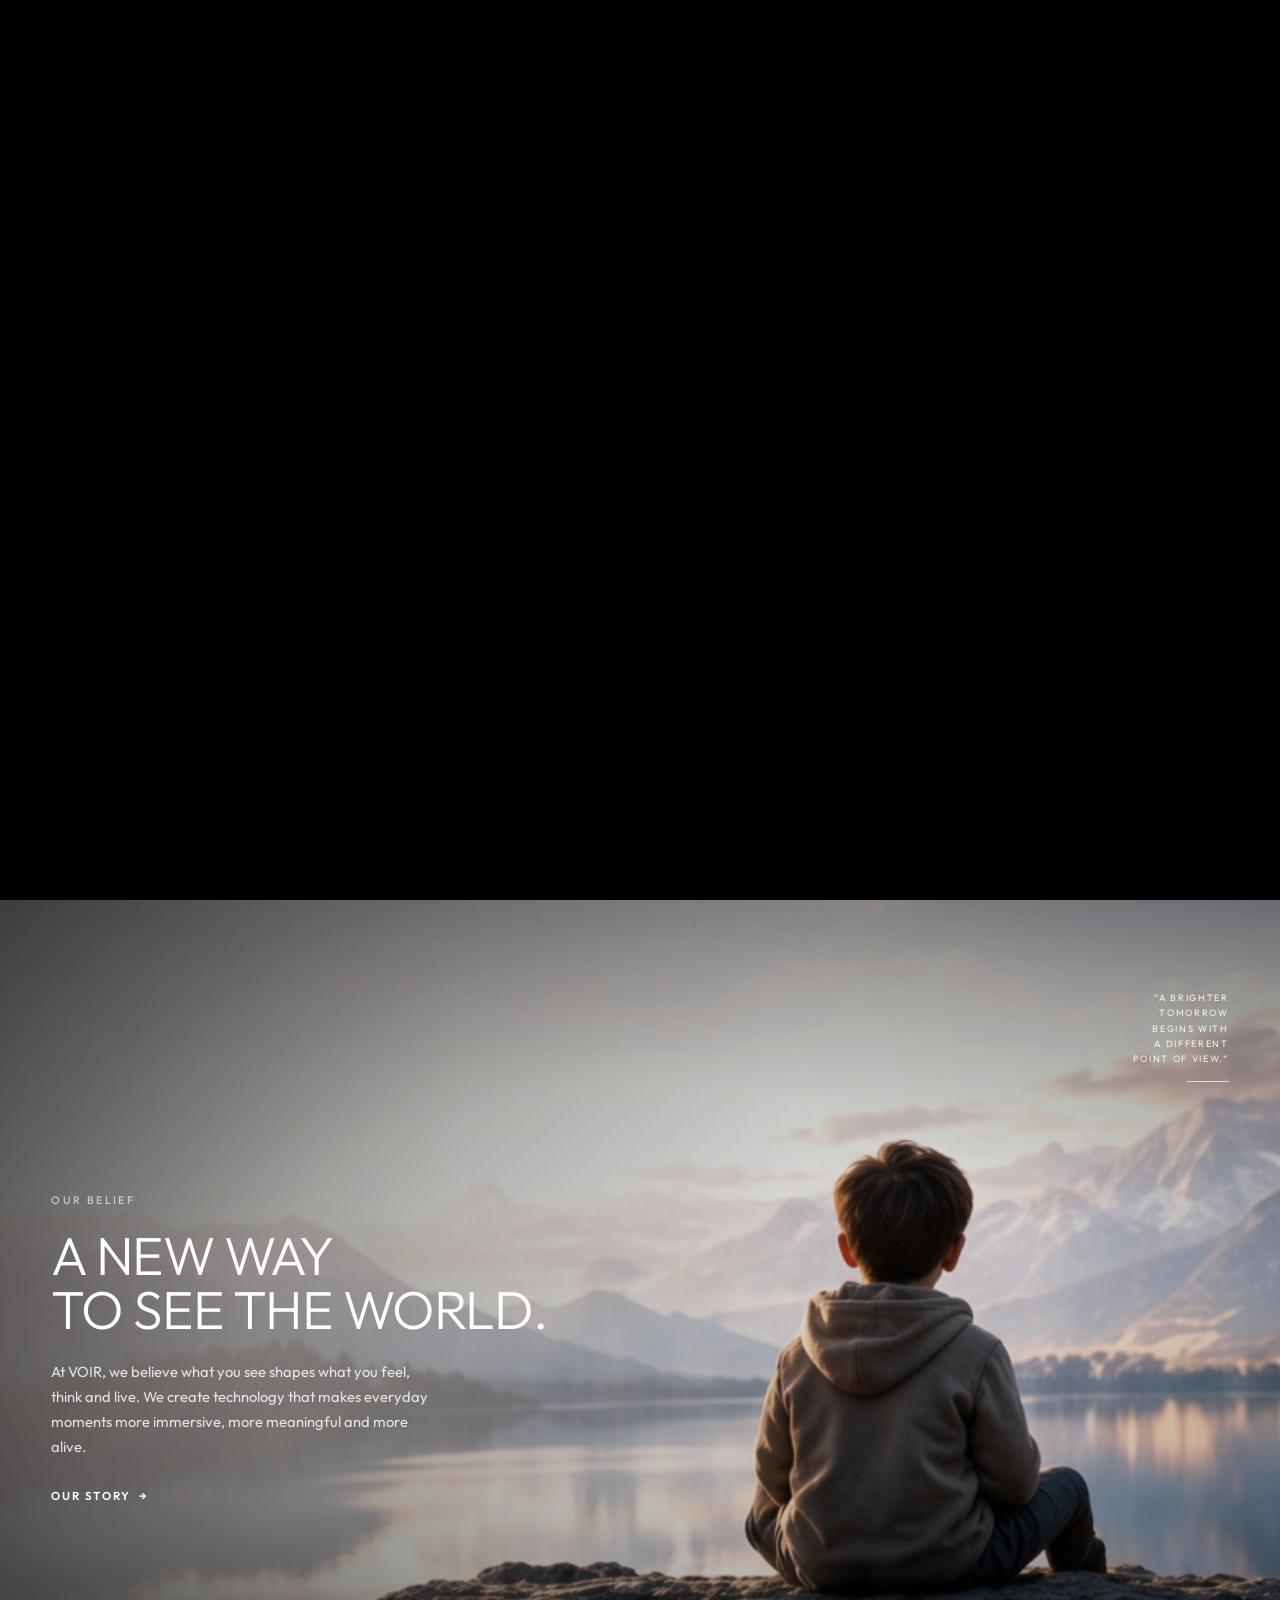
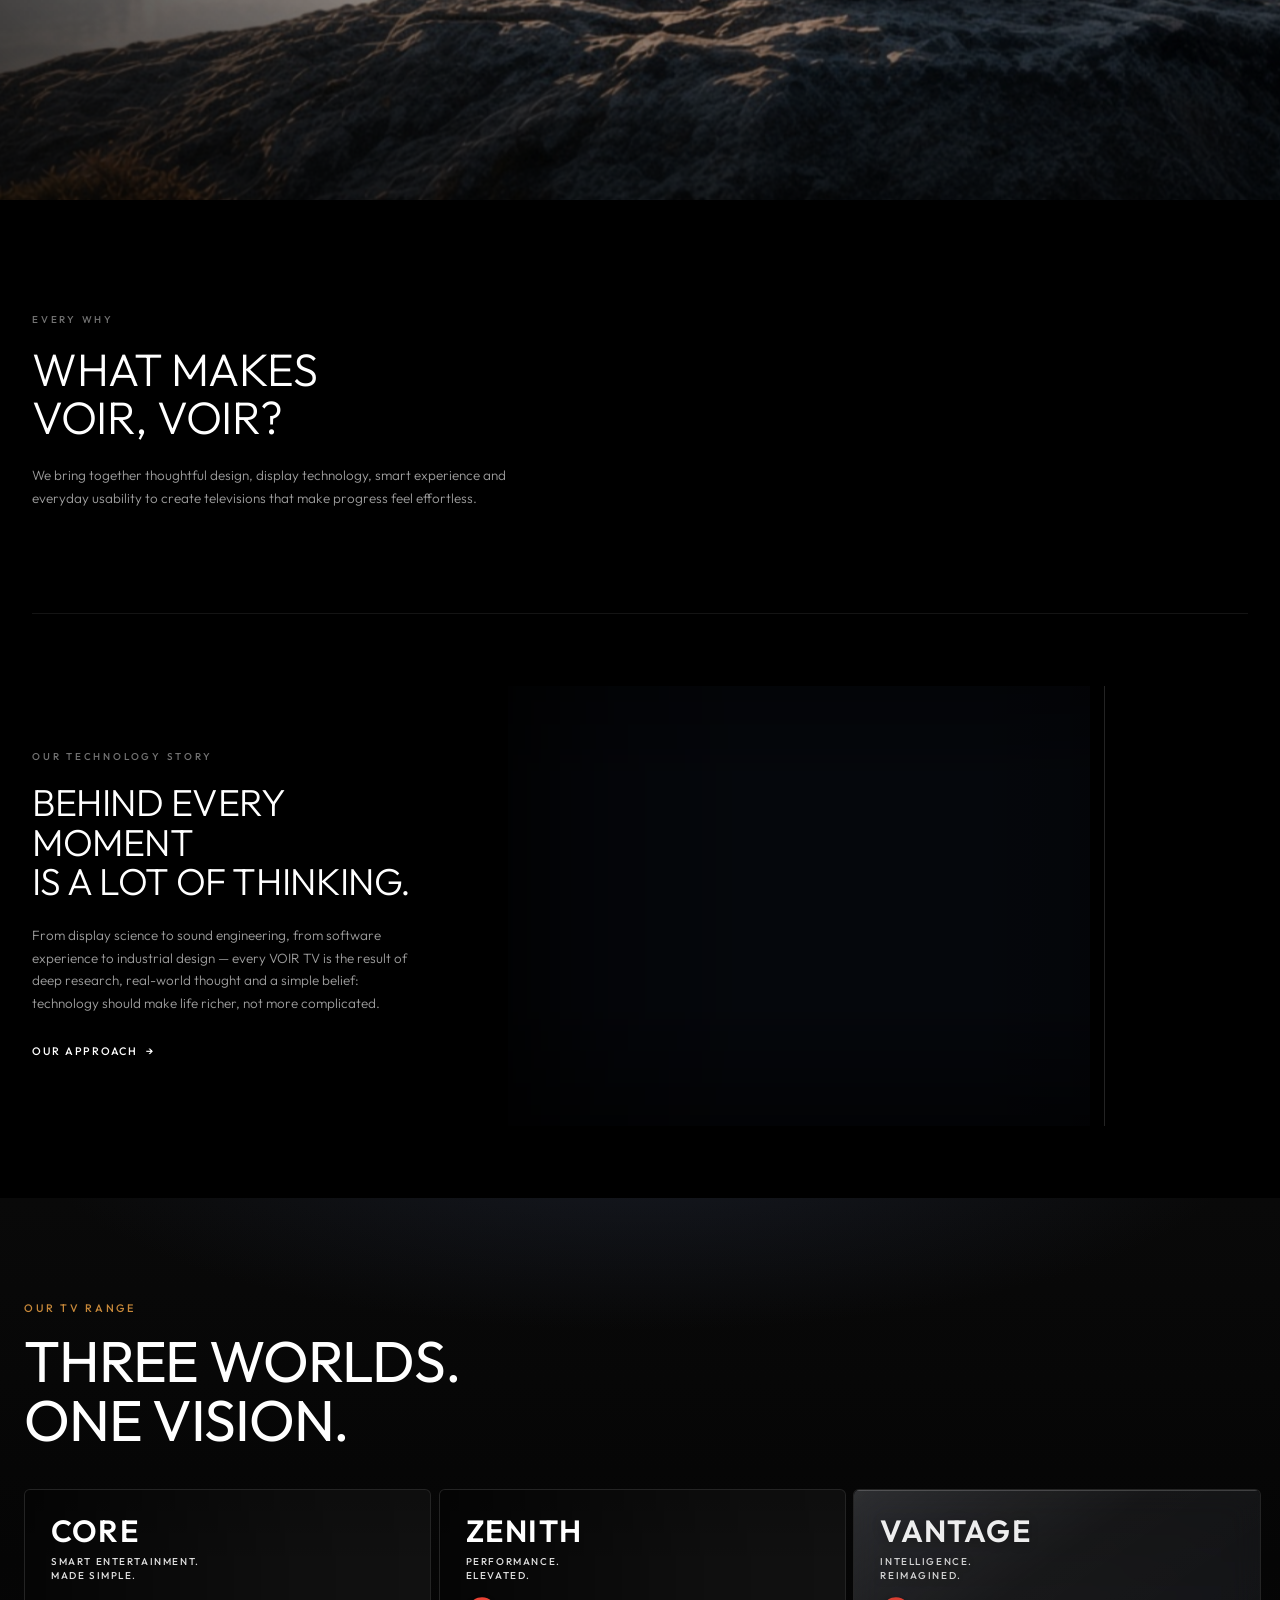
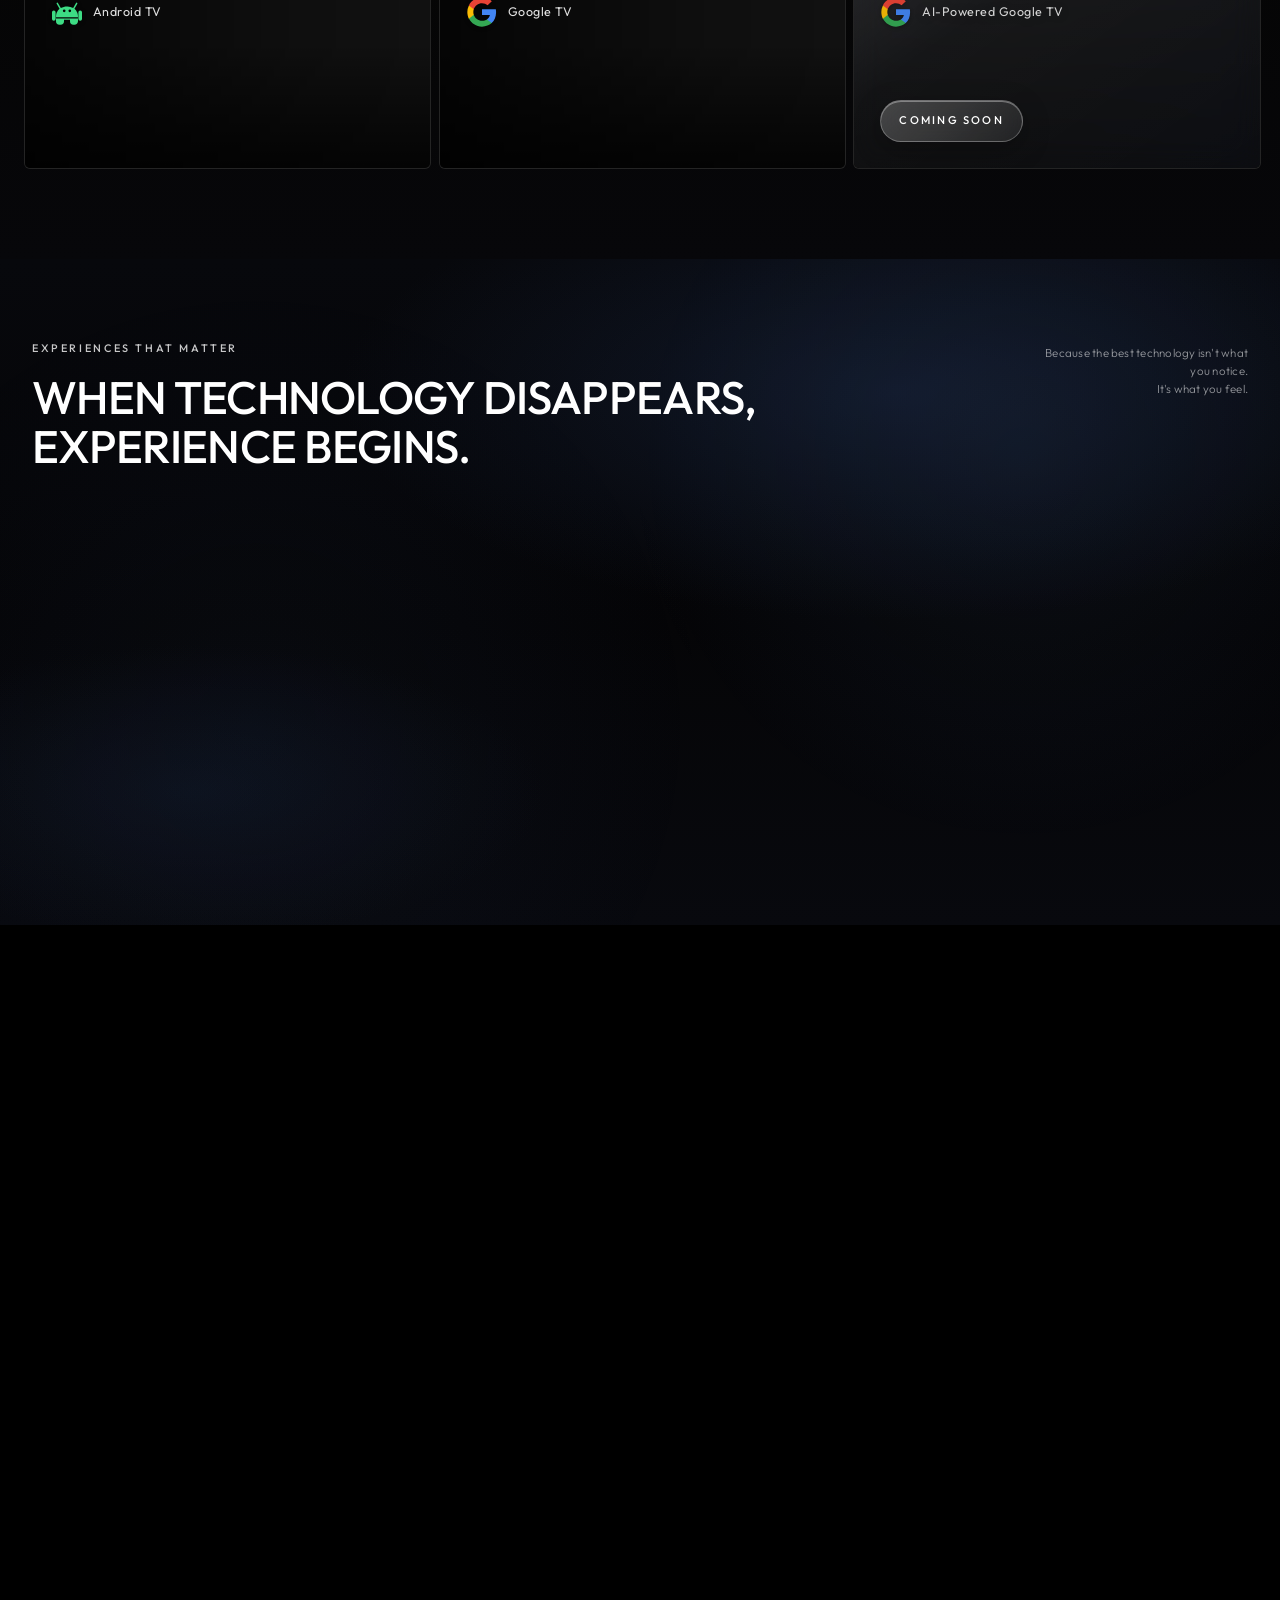
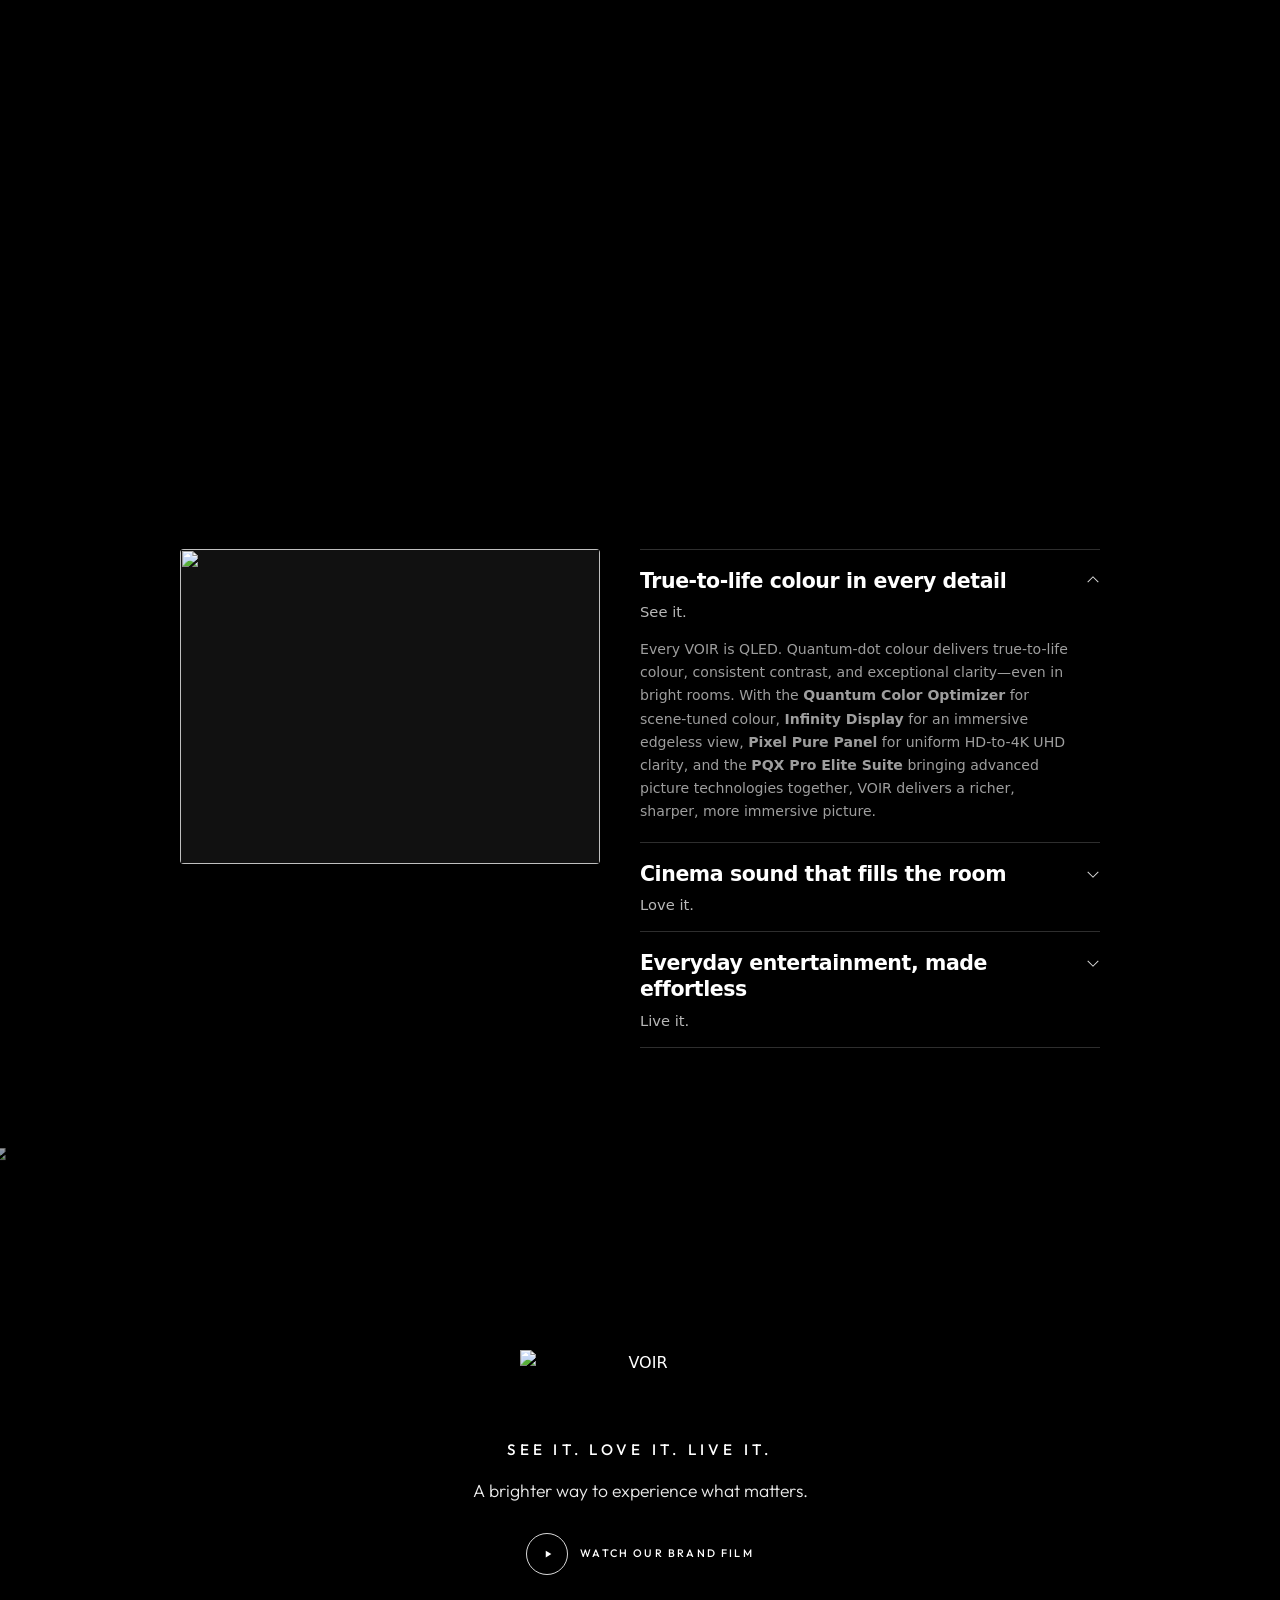
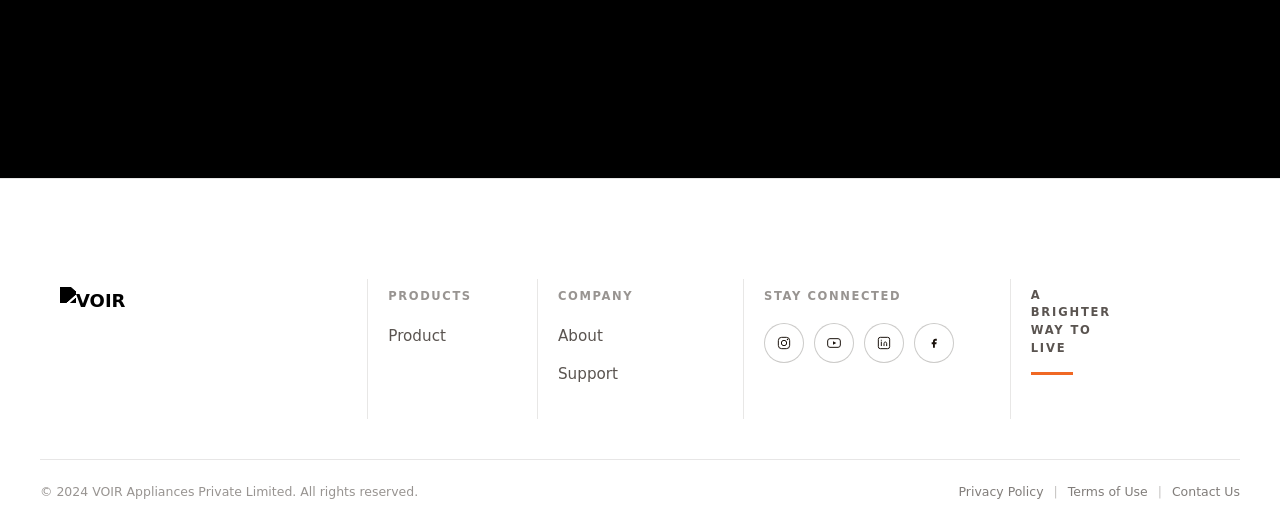
==== commit 56a1147c: "Update homepage to replace video elements with images in the tech showcase section for improved load" ====
--- a/index.html
+++ b/index.html
@@ -8,10 +8,10 @@
   <link rel="preconnect" href="https://fonts.googleapis.com" />
   <link rel="preconnect" href="https://fonts.gstatic.com" crossorigin />
   <link href="https://fonts.googleapis.com/css2?family=Inter:wght@300;400;500;600;700;800&family=Outfit:wght@200;300;400;500;600&display=swap" rel="stylesheet" />
-  <link rel="stylesheet" href="css/main.css?v=46" />
+  <link rel="stylesheet" href="css/main.css?v=47" />
   <link rel="stylesheet" href="css/animations.css?v=10" />
   <link rel="stylesheet" href="css/pages.css?v=52" />
-  <link rel="stylesheet" href="css/homepage.css?v=60" />
+  <link rel="stylesheet" href="css/homepage.css?v=61" />
 </head>
 <body class="page-home">
   <div class="cursor" id="cursor" aria-hidden="true">
@@ -350,17 +350,7 @@
           <article class="tech-showcase__card" role="listitem" tabindex="0" data-depth="2">
             <div class="tech-showcase__card-inner">
               <div class="tech-showcase__media">
-                <video
-                  class="tech-showcase__video"
-                  muted
-                  loop
-                  playsinline
-                  autoplay
-                  preload="metadata"
-                  aria-label="Cinema experience on a VOIR television"
-                >
-                  <source src="v1.mp4" type="video/mp4" />
-                </video>
+                <img class="tech-showcase__img" src="images/exp-cinema.jpg" alt="Astronaut cinematic scene on a VOIR television" loading="lazy" decoding="async" />
               </div>
               <div class="tech-showcase__glass" aria-hidden="true"></div>
               <div class="tech-showcase__shade" aria-hidden="true"></div>
@@ -376,17 +366,7 @@
           <article class="tech-showcase__card" role="listitem" tabindex="0" data-depth="1">
             <div class="tech-showcase__card-inner">
               <div class="tech-showcase__media">
-                <video
-                  class="tech-showcase__video"
-                  muted
-                  loop
-                  playsinline
-                  autoplay
-                  preload="metadata"
-                  aria-label="Sports viewing experience"
-                >
-                  <source src="v2.mp4" type="video/mp4" />
-                </video>
+                <img class="tech-showcase__img" src="images/exp-sports.jpg" alt="Stadium cricket action for sports viewing" loading="lazy" decoding="async" />
               </div>
               <div class="tech-showcase__glass" aria-hidden="true"></div>
               <div class="tech-showcase__shade" aria-hidden="true"></div>
@@ -402,17 +382,7 @@
           <article class="tech-showcase__card" role="listitem" tabindex="0" data-depth="3">
             <div class="tech-showcase__card-inner">
               <div class="tech-showcase__media">
-                <video
-                  class="tech-showcase__video"
-                  muted
-                  loop
-                  playsinline
-                  autoplay
-                  preload="metadata"
-                  aria-label="Immersive gaming experience"
-                >
-                  <source src="v3.mp4" type="video/mp4" />
-                </video>
+                <img class="tech-showcase__img" src="images/exp-gaming.jpg" alt="Neon racing scene for immersive gaming" loading="lazy" decoding="async" />
               </div>
               <div class="tech-showcase__glass" aria-hidden="true"></div>
               <div class="tech-showcase__shade" aria-hidden="true"></div>
@@ -428,17 +398,7 @@
           <article class="tech-showcase__card" role="listitem" tabindex="0" data-depth="0">
             <div class="tech-showcase__card-inner">
               <div class="tech-showcase__media">
-                <video
-                  class="tech-showcase__video"
-                  muted
-                  loop
-                  playsinline
-                  autoplay
-                  preload="metadata"
-                  aria-label="Music listening experience"
-                >
-                  <source src="v4.mp4" type="video/mp4" />
-                </video>
+                <img class="tech-showcase__img" src="images/exp-music.jpg" alt="Musician performing acoustic guitar" loading="lazy" decoding="async" />
               </div>
               <div class="tech-showcase__glass" aria-hidden="true"></div>
               <div class="tech-showcase__shade" aria-hidden="true"></div>
@@ -454,17 +414,7 @@
           <article class="tech-showcase__card" role="listitem" tabindex="0" data-depth="2">
             <div class="tech-showcase__card-inner">
               <div class="tech-showcase__media">
-                <video
-                  class="tech-showcase__video"
-                  muted
-                  loop
-                  playsinline
-                  autoplay
-                  preload="metadata"
-                  aria-label="Family watching together"
-                >
-                  <source src="v5.mp4" type="video/mp4" />
-                </video>
+                <img class="tech-showcase__img" src="images/exp-family.jpg" alt="Family watching television together" loading="lazy" decoding="async" />
               </div>
               <div class="tech-showcase__glass" aria-hidden="true"></div>
               <div class="tech-showcase__shade" aria-hidden="true"></div>
@@ -639,6 +589,6 @@
   <script src="js/chrome.js?v=19"></script>
   <script src="js/cursor.js?v=3"></script>
   <script src="js/app.js?v=41"></script>
-  <script src="js/homepage.js?v=39"></script>
+  <script src="js/homepage.js?v=41"></script>
 </body>
 </html>
--- a/css/main.css
+++ b/css/main.css
@@ -3526,8 +3526,13 @@
   .nav-drawer.is-open {
     opacity: 1;
     visibility: visible;
+    pointer-events: none;
+    transform: translateY(0);
+  }
+
+  .nav-drawer.is-open .nav-drawer__list,
+  .nav-drawer.is-open .nav-drawer__link {
     pointer-events: auto;
-    transform: translateY(0);
   }
 
   .nav-drawer[hidden] {
@@ -3571,7 +3576,15 @@
   }
 
   .nav.is-menu-open .nav__toggle {
+    position: relative;
     z-index: 10061;
+    pointer-events: auto;
+  }
+
+  .nav.is-menu-open .nav__actions {
+    position: relative;
+    z-index: 10061;
+    pointer-events: auto;
   }
 
   .nav.is-menu-open .nav__toggle span {
@@ -3580,6 +3593,10 @@
 
   body.nav-drawer-open {
     overflow: hidden;
+  }
+
+  body.nav-drawer-open #main {
+    pointer-events: none;
   }
 }
 
--- a/css/homepage.css
+++ b/css/homepage.css
@@ -76,6 +76,16 @@
 body.page-home .nav.nav--hero.is-menu-open {
   background: rgba(0, 0, 0, 0.94);
   border-bottom: 0;
+  z-index: 10080;
+}
+
+body.page-home .nav.nav--hero.is-menu-open .nav__inner,
+body.page-home .nav.nav--hero.is-menu-open .nav__actions,
+body.page-home .nav.nav--hero.is-menu-open .nav__search,
+body.page-home .nav.nav--hero.is-menu-open .nav__toggle {
+  position: relative;
+  z-index: 10081;
+  pointer-events: auto;
 }
 
 body.page-home .nav.nav--hero .nav__inner {
@@ -211,8 +221,17 @@
 body.page-home .nav-drawer.is-open {
   opacity: 1;
   visibility: visible;
+  pointer-events: none;
+  transform: translateY(0);
+}
+
+body.page-home .nav-drawer.is-open .nav-drawer__list,
+body.page-home .nav-drawer.is-open .nav-drawer__link {
   pointer-events: auto;
-  transform: translateY(0);
+}
+
+body.page-home.nav-drawer-open #main {
+  pointer-events: none;
 }
 
 body.page-home .nav-drawer[hidden] {
